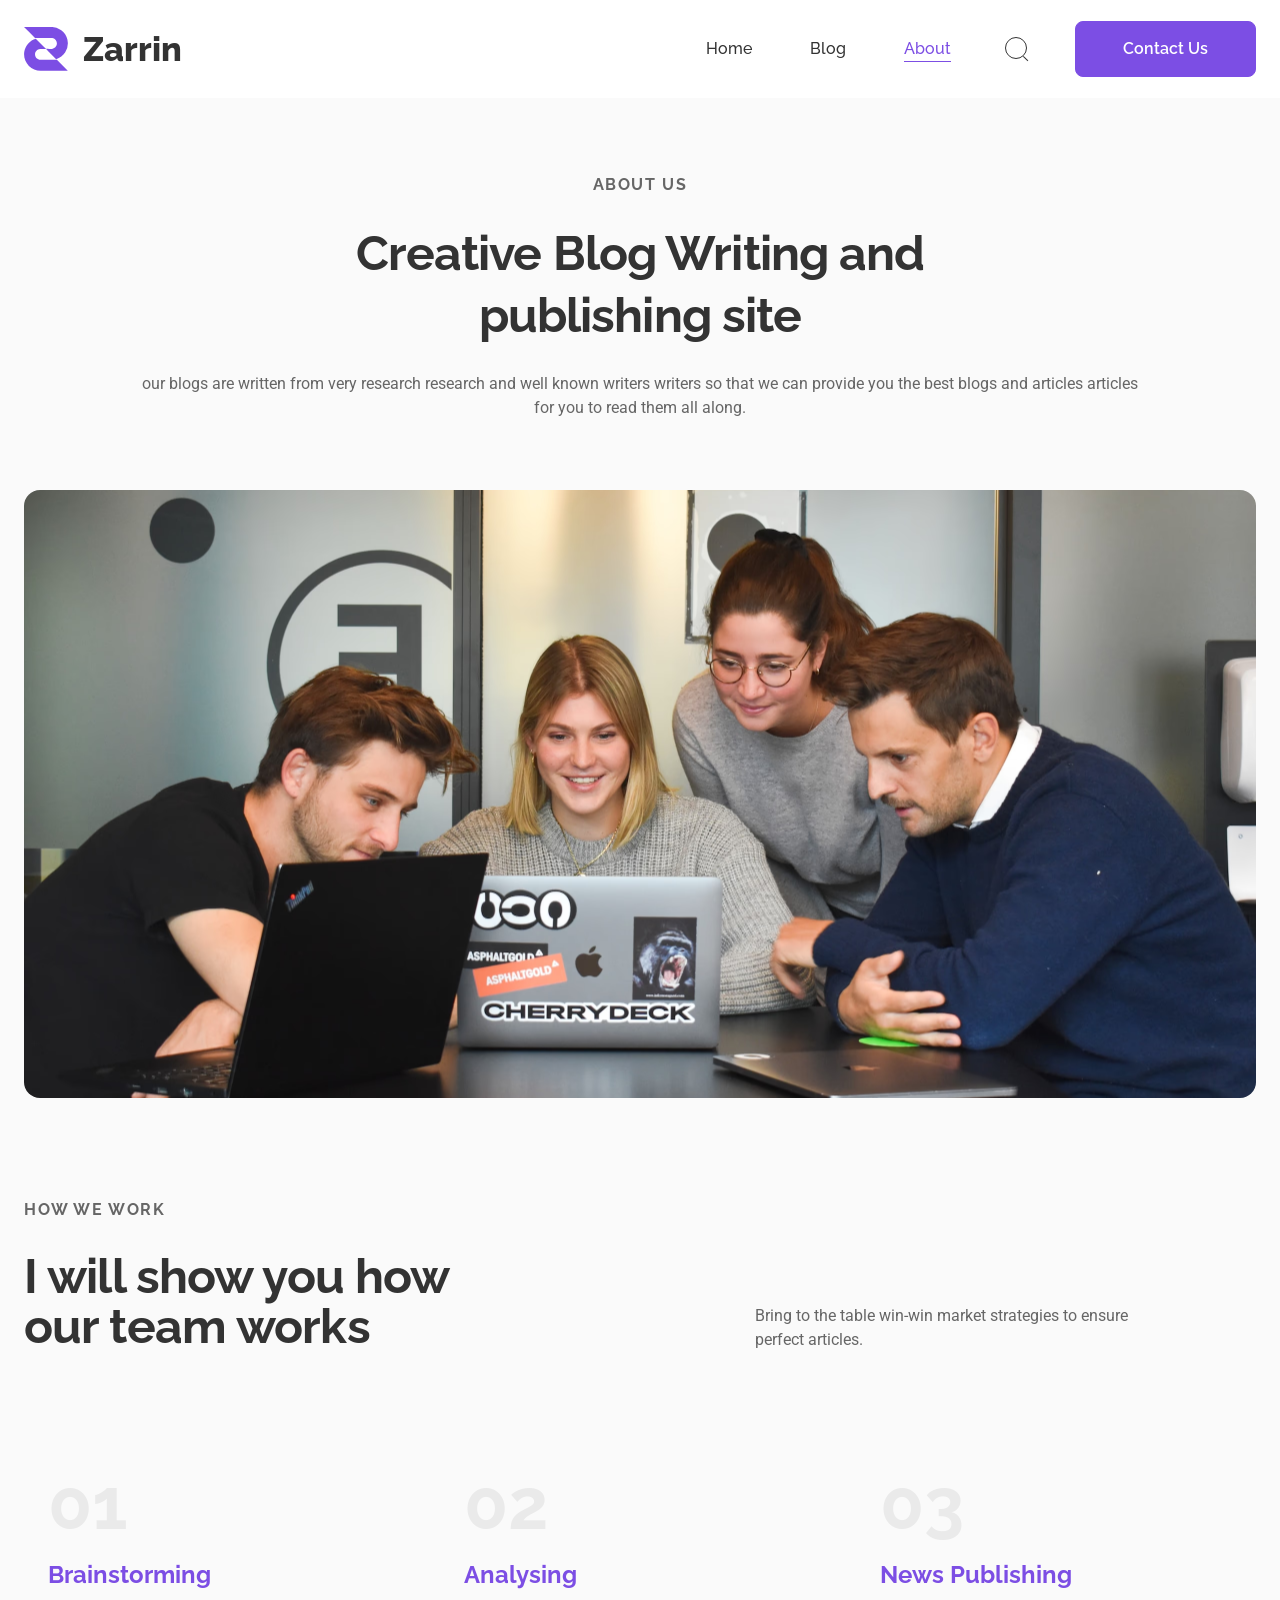
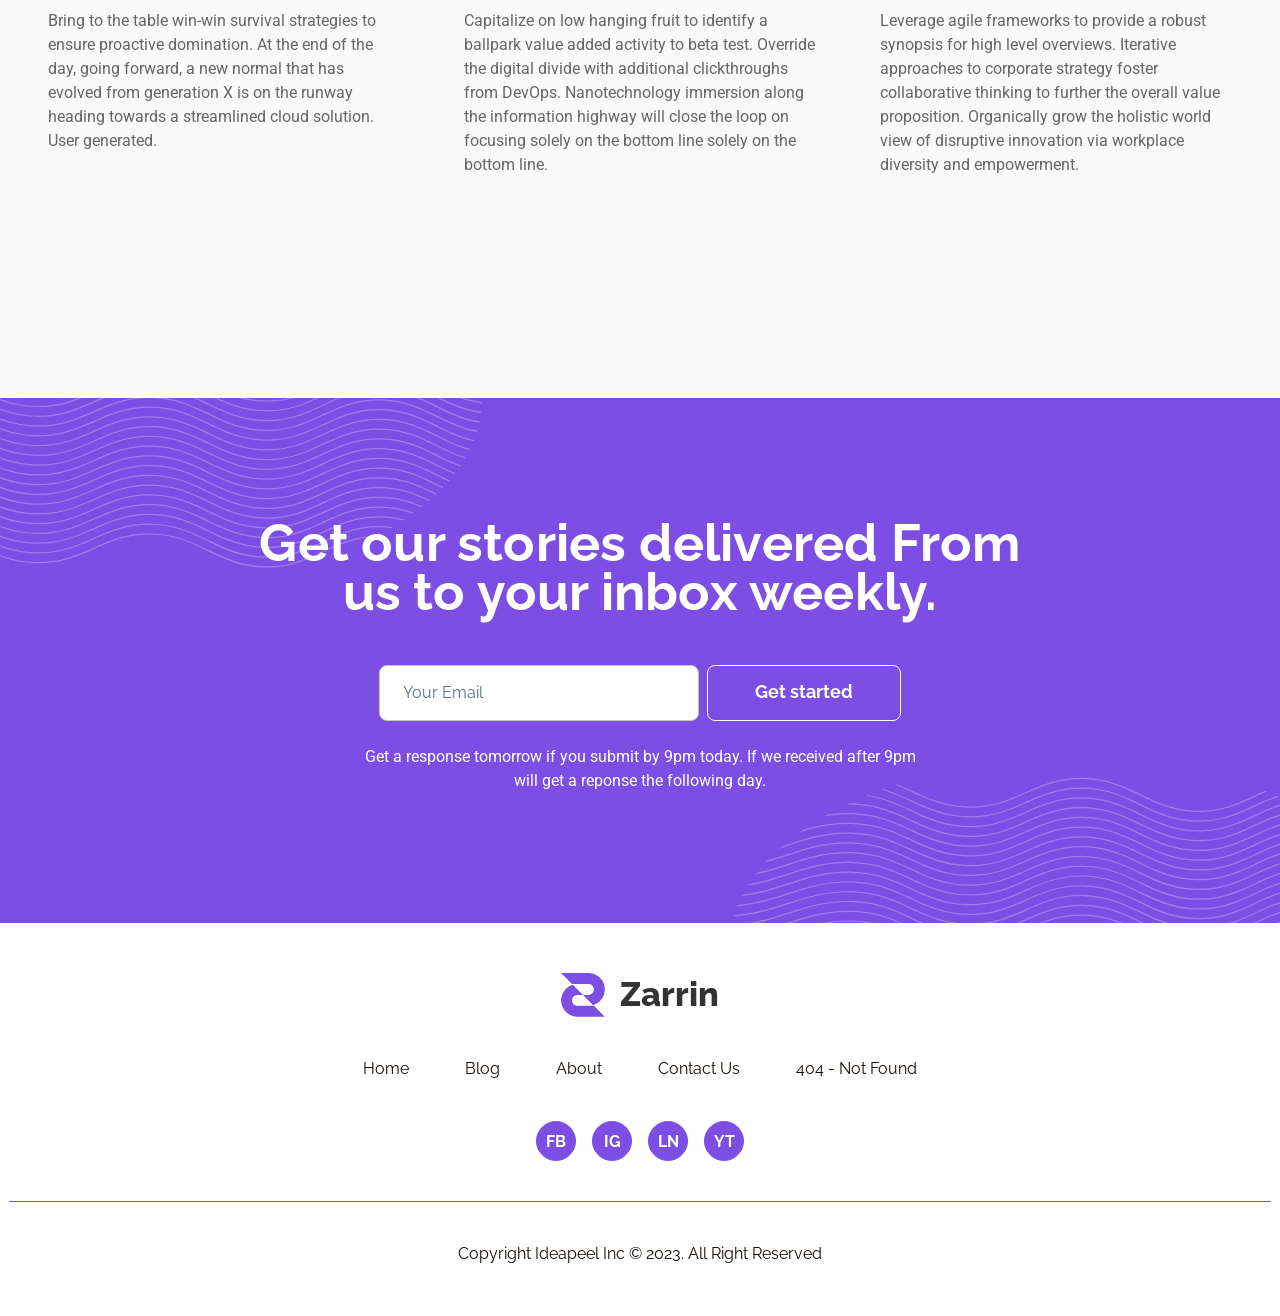
==== about.html @ 31e0893e "Updates" ====
<!doctype html>
<html lang="en">
	<head>
		<meta charset="UTF-8">
		<meta name="viewport" content="width=device-width, initial-scale=1.0">
		<link rel="shortcut icon" href="./assets/img/favicon.ico">
		<title>About</title>
		<link rel="modulepreload" crossorigin href="./js/common.min.js?v=1791888421469">
		<script type="module" crossorigin="" src="./js/popup.min.js?v=1791888421469"></script>
		<script type="module" crossorigin="" src="./js/blockhead.min.js?v=1791888421469"></script>
		<link rel="stylesheet" crossorigin="" href="./css/popup.min.css?v=1791888421469">
		<link rel="stylesheet" crossorigin="" href="./css/blockhead.min.css?v=1791888421469">
		<link rel="stylesheet" crossorigin="" href="./css/about.min.css?v=1791888421469">
	</head>
	<body>
		<div class="wrapper">
			<header data-fls-header="" class="header">
				<div class="header__container">
					<div class="header__body">
						<a href="index.html" class="header__link-logo" aria-label="Go to home page">
							<div data-fls-logo="" class="header__logo">
								<svg xmlns="http://www.w3.org/2000/svg" viewbox="0 0 44 44" fill="none">
									<path fill="#7c4ee4" d="M4.89 38.972C1.091 35.228-.69 29.532.38 24.298c1.06-5.878 5.625-11.002 11.39-12.617 2.823 2.864 5.682 5.689 8.517 8.537.584.563 1.12 1.177 1.75 1.69-2.01.02-4.023-.053-6.03.025-2.772.175-5.121 2.79-4.966 5.57-.026 2.807 2.49 5.343 5.298 5.326 5.522.013 11.044-.001 16.563.009 3.628 3.632 7.25 7.272 10.898 10.886-.564.107-1.136.078-1.705.073l-25.54.001c-4.318.011-8.631-1.74-11.667-4.826"></path>
									<path fill="#7c4ee4" d="M10.758 10.713C7.168 7.148 3.633 3.523 0 0c8.499.033 16.996.005 25.495.016 1.426.019 2.867-.081 4.277.187a16.3 16.3 0 0 1 9.539 4.92c2.78 2.883 4.407 6.825 4.533 10.823a16.6 16.6 0 0 1-2.621 9.388c-2.1 3.223-5.343 5.772-9.075 6.791-2.787-2.832-5.617-5.623-8.422-8.44-.565-.523-1.039-1.151-1.687-1.584q.165-.136.36-.23c1.782.038 3.567.033 5.35.01 2.766-.077 5.194-2.605 5.14-5.375.08-2.25-1.443-4.412-3.542-5.184-.8-.346-1.684-.351-2.54-.344-5.172.005-10.342-.001-15.513.004a.65.65 0 0 1-.536-.269"></path>
								</svg>
								<span>Zarrin</span>
							</div>
						</a>
						<div class="header__menu menu">
							<nav class="menu__body">
								<ul class="menu__list">
									<li class="menu__item">
										<a href="index.html" class="menu__link">Home</a>
									</li>
									<li class="menu__item">
										<a href="blog.html" class="menu__link">Blog</a>
									</li>
									<li class="menu__item">
										<a href="about.html" class="menu__link menu__link--active">About</a>
									</li>
								</ul>
							</nav>
						</div>
						<div class="header__actions">
							<button data-fls-search="" type="button" class="header__search search" aria-expanded="false" aria-controls="site-search" aria-label="Open search">
								<span class="search__icon" aria-hidden="true"></span>
							</button>
							<button type="button" data-fls-button="" class="header__button button button--600" data-fls-popup-link="popup">Contact Us</button>
							<button type="button" data-fls-menu="" class="header__icon-menu" aria-label="Menu">
								<div class="icon-menu">
									<span></span>
								</div>
								<svg width="34" height="34" viewbox="0 0 34 34">
									<circle cx="17" cy="17" r="16" fill="none" stroke="var(--black)" stroke-width="2" stroke-linecap="round" pathlength="99" stroke-dasharray="100" stroke-dashoffset="calc(100 - var(--percent))" transform="rotate(60 17 17)"></circle>
								</svg>
							</button>
						</div>
					</div>
					<form data-fls-searchbar="" id="site-search" role="search" aria-label="Site search" aria-hidden="true" action="#" class="search-bar">
						<label for="search-input" class="visually-hidden">Search</label>
						<input id="search-input" aria-label="Search query" data-fls-input="" type="search" name="q" class="search-bar__input input" tabindex="-1">
						<button type="submit" aria-label="Submit search" data-fls-button="" class="search-bar__button button" tabindex="-1">
							<span aria-hidden="true">Search</span>
							<svg aria-hidden="true" focusable="false" viewbox="0 0 23 23" fill="none" xmlns="http://www.w3.org/2000/svg">
								<path d="M9.104 0.044 C 7.453 0.187,5.810 0.768,4.430 1.696 C 1.669 3.550,-0.001 6.676,0.000 9.986 C 0.001 12.247,0.786 14.477,2.209 16.253 C 2.532 16.656,3.291 17.419,3.695 17.747 C 4.461 18.368,5.642 19.038,6.574 19.380 C 7.066 19.560,7.980 19.789,8.567 19.880 C 9.221 19.981,10.754 19.981,11.404 19.881 C 12.303 19.743,13.305 19.450,14.087 19.096 C 14.855 18.748,15.747 18.193,16.339 17.692 C 16.503 17.554,16.649 17.442,16.665 17.442 C 16.681 17.442,17.307 18.055,18.055 18.805 C 18.804 19.555,19.842 20.582,20.362 21.088 C 21.355 22.053,21.411 22.093,21.672 22.027 C 21.936 21.961,22.115 21.652,22.041 21.389 C 22.013 21.285,21.505 20.757,19.723 18.975 C 18.468 17.721,17.442 16.681,17.442 16.665 C 17.442 16.649,17.554 16.503,17.692 16.339 C 18.595 15.271,19.302 13.873,19.664 12.442 C 19.902 11.502,19.951 11.084,19.951 9.986 C 19.951 8.892,19.903 8.483,19.665 7.532 C 19.478 6.789,19.309 6.333,18.939 5.577 C 18.377 4.430,17.606 3.407,16.675 2.575 C 14.585 0.705,11.885 -0.198,9.104 0.044 M11.182 1.209 C 14.570 1.653,17.412 4.005,18.478 7.246 C 18.778 8.157,18.910 9.018,18.909 10.043 C 18.908 10.778,18.875 11.122,18.740 11.807 C 18.154 14.780,15.974 17.319,13.096 18.380 C 9.911 19.554,6.359 18.811,3.861 16.446 C 2.643 15.294,1.706 13.629,1.345 11.979 C 1.084 10.782,1.077 9.279,1.328 8.146 C 1.698 6.476,2.544 4.928,3.736 3.737 C 5.096 2.381,6.947 1.460,8.817 1.211 C 9.378 1.137,10.619 1.136,11.182 1.209" fill="#333333" stroke="none" fill-rule="evenodd"></path>
							</svg>
						</button>
					</form>
				</div>
			</header>
			<main class="page">
				<section data-fls-about="" class="page__about about" aria-labelledby="about-title" aria-describedby="about-desc">
					<div class="about__container">
						<div data-fls-blockhead="" class="about__blockhead blockhead blockhead--text-center">
							<div class="blockhead__content">
								<span class="blockhead__label blockhead__label--upper-case">ABOUT Us</span>
								<h1 id="about-title" data-fls-title="" class="blockhead__title title">
									Creative Blog Writing and
									<br>
									publishing site
								</h1>
								<div id="about-desc" class="blockhead__text blockhead__text--1010">
									<p>
										our blogs are written from very research research and well known writers writers so that  we can provide you the best blogs and articles articles for you to read them all along.
									</p>
								</div>
							</div>
						</div>
						<div class="about__image">
							<picture>
								<source media="(max-width: 600px)" srcset="./assets/img/about/office-teamwork-600.avif" type="image/avif">
								<source media="(max-width: 1200px)" srcset="./assets/img/about/office-teamwork-1200.avif" type="image/avif">
								<img alt="Office teamwork with individuals focused on a shared laptop screen." src="./assets/img/about/office-teamwork.avif">
							</picture>
						</div>
					</div>
				</section>
				<section data-fls-about="" class="page__team-work team-work" aria-labelledby="team-work-title" aria-describedby="team-work-desc">
					<div class="team-work__container">
						<div data-fls-blockhead="" class="team-work__blockhead blockhead">
							<div class="blockhead__content">
								<div class="blockhead__inner">
									<span class="blockhead__label blockhead__label--upper-case">HOW we WORK</span>
									<h2 id="team-work-title" data-fls-title="" class="blockhead__title title">I will show you how our team works</h2>
								</div>
								<div id="team-work-desc" class="blockhead__text blockhead__text--416">
									<p>Bring to the table win-win market strategies to ensure perfect articles.</p>
								</div>
							</div>
						</div>
						<ul class="team-work__list">
							<li class="team-work__item item-team-work">
								<a href="#" class="item-team-work__link">
									<div class="item-team-work__content">
										<h3 class="item-team-work__title">Brainstorming</h3>
										<div class="item-team-work__text">
											<p>
												Bring to the table win-win survival strategies to ensure proactive domination. At the end of the day, going forward, a new normal that has evolved from generation X is on the runway heading towards a streamlined cloud solution. User generated.
											</p>
										</div>
										<div class="item-team-work__actions">
											<span>Learn More</span>
										</div>
									</div>
								</a>
							</li>
							<li class="team-work__item item-team-work">
								<a href="#" class="item-team-work__link">
									<div class="item-team-work__content">
										<h3 class="item-team-work__title">Analysing</h3>
										<div class="item-team-work__text">
											<p>
												Capitalize on low hanging fruit to identify a ballpark value added activity to beta test. Override the digital divide with additional clickthroughs from DevOps. Nanotechnology immersion along the information highway will close the loop on focusing solely on the bottom line solely on the bottom line.
											</p>
										</div>
										<div class="item-team-work__actions">
											<span>Learn More</span>
										</div>
									</div>
								</a>
							</li>
							<li class="team-work__item item-team-work">
								<a href="#" class="item-team-work__link">
									<div class="item-team-work__content">
										<h3 class="item-team-work__title">News Publishing</h3>
										<div class="item-team-work__text">
											<p>
												Leverage agile frameworks to provide a robust synopsis for high level overviews. Iterative approaches to corporate strategy foster collaborative thinking to further the overall value proposition. Organically grow the holistic world view of disruptive innovation via workplace diversity and empowerment.
											</p>
										</div>
										<div class="item-team-work__actions">
											<span>Learn More</span>
										</div>
									</div>
								</a>
							</li>
						</ul>
					</div>
				</section>
			</main>
			<section data-fls-subscribe="" class="subscribe" aria-labelledby="subscribe-title" aria-describedby="subscribe-desc">
				<div data-fls-watcher="" data-fls-watcher-once="" class="subscribe__container">
					<div class="subscribe__body">
						<h2 id="subscribe-title" data-fls-title="" class="subscribe__title title title--52">Get our stories delivered From us to your inbox weekly.</h2>
						<form data-fls-form="dev" data-fls-form-popup="subscribe-message" action="#" class="subscribe__form form-subscribe">
							<div class="form-subscribe__line">
								<input aria-label="Email for newsletter" data-fls-input="" data-fls-form-errtext="email Error" autocomplete="off" required type="email" name="form[email]" placeholder="Your Email" class="form-subscribe__input input">
							</div>
							<button aria-label="Start email subscription" type="submit" data-fls-button="" class="form-subscribe__button button button--big button--transparent button--white">Get started</button>
						</form>
						<div id="subscribe-desc" class="subscribe__text">
							<p>
								Get a response tomorrow if you submit by 9pm today. If we received after 9pm will get a reponse the following day.
							</p>
						</div>
					</div>
				</div>
				<svg class="subscribe__decor-top" aria-hidden="true" xmlns="http://www.w3.org/2000/svg" viewbox="0 0 685 378" fill="none">
					<mask id="a" width="685" height="378" x="0" y="0" maskunits="userSpaceOnUse" style="mask-type:alpha">
						<ellipse cx="342.5" cy="189" fill="#d9d9d9" rx="342.5" ry="189"></ellipse>
					</mask>
					<g fill="#fff" fill-opacity=".27" fill-rule="evenodd" clip-rule="evenodd" mask="url(#a)">
						<path d="M59.905 28.831C45.165 33.655 30.062 38.6 10.977 40.523c-31.646 3.191-57.636 1.067-77.215-.533-7.75-.634-14.496-1.185-20.19-1.293-.414-.007-.742-.287-.732-.623.01-.337.353-.604.766-.596 5.848.11 12.692.67 20.515 1.31 19.548 1.599 45.204 3.698 76.672.524C29.67 37.41 44.585 32.53 59.325 27.705c2.392-.782 4.779-1.563 7.178-2.33 17.176-5.49 34.88-10.21 58.884-9.25 23.699.947 40.395 8.7 56.843 16.34l.724.336c16.693 7.75 33.238 15.28 56.877 15.658 23.614.378 40.144-6.925 56.831-14.298l.03-.013c16.69-7.374 33.541-14.812 57.607-14.363 23.942.446 40.74 8.559 57.341 16.576l.257.125c16.698 8.064 33.235 15.992 56.86 16.244 23.622.252 40.154-7.416 56.852-15.172l.045-.021c16.673-7.744 33.518-15.568 57.569-15.312 23.795.254 40.536 8.516 57.026 16.654l.585.288c16.697 8.239 33.224 16.255 56.835 16.003 23.449-.25 39.91-8.942 56.506-17.706l.33-.174c16.683-8.81 33.549-17.634 57.645-17.505 24.097.128 40.962 9.26 57.643 18.31l.069.037c16.683 9.051 33.192 18.007 56.758 18.259 23.598.251 40.116-8.313 56.821-16.988l.054-.028c16.665-8.653 33.525-17.407 57.595-17.15s41.81 8.702 58.96 17.394c.88.45 1.77.9 2.65 1.349 16.24 8.262 32.19 16.373 52.91 17.865 21.9 1.578 41.03-2.616 57.25-7.777 6.99-2.224 13.42-4.623 19.31-6.819l2.81-1.044c6.61-2.456 12.53-4.567 17.66-5.694.4-.088.81.104.92.43.11.325-.13.66-.53.748-5 1.097-10.8 3.164-17.43 5.626-.92.34-1.85.688-2.8 1.042-5.89 2.195-12.36 4.61-19.39 6.848-16.34 5.197-35.72 9.456-57.93 7.856-21.09-1.52-37.32-9.776-53.51-18.012-.9-.461-1.81-.922-2.72-1.382-17.13-8.689-34.56-16.958-58.18-17.21-23.6-.251-40.12 8.313-56.824 16.987l-.054.029c-16.664 8.653-33.52 17.406-57.591 17.15-24.009-.256-40.839-9.387-57.459-18.404l-.179-.097c-16.706-9.063-33.226-17.98-56.823-18.105-23.598-.126-40.119 8.489-56.821 17.309l-.431.227c-16.538 8.734-33.316 17.595-57.199 17.85-24.083.256-40.942-7.946-57.631-16.18l-.496-.245c-16.537-8.16-32.974-16.272-56.358-16.52-23.622-.253-40.154 7.416-56.852 15.172l-.046.02c-16.672 7.744-33.517 15.569-57.568 15.312-24.068-.256-40.917-8.356-57.605-16.415l-.17-.082c-16.643-8.037-33.149-16.01-56.698-16.448-23.628-.441-40.163 6.84-56.859 14.216l-.114.05c-16.652 7.357-33.48 14.792-57.491 14.408-24.055-.384-40.895-8.068-57.589-15.818l-.651-.303c-16.482-7.654-32.908-15.282-56.247-16.215-23.69-.947-41.16 3.701-58.264 9.168-2.383.761-4.76 1.54-7.145 2.32M59.905 331.441c-14.739 4.824-29.843 9.767-48.928 11.692-31.646 3.191-57.636 1.067-77.215-.534-7.75-.633-14.496-1.185-20.19-1.292-.414-.008-.742-.287-.732-.624s.353-.604.766-.596c5.848.11 12.692.67 20.515 1.31 19.548 1.599 45.204 3.698 76.672.525 18.878-1.904 33.792-6.784 48.532-11.607a1092 1092 0 0 1 7.178-2.331c17.176-5.489 34.88-10.209 58.884-9.25 23.699.948 40.395 8.701 56.843 16.34l.724.336c16.693 7.75 33.238 15.281 56.877 15.659 23.614.378 40.144-6.925 56.831-14.298l.03-.013c16.69-7.374 33.541-14.813 57.607-14.364 23.942.447 40.74 8.56 57.341 16.577l.257.124c16.698 8.064 33.235 15.993 56.86 16.245 23.622.251 40.154-7.417 56.852-15.173l.045-.021c16.673-7.744 33.518-15.568 57.569-15.311 23.795.253 40.536 8.515 57.026 16.653l.585.289c16.697 8.238 33.224 16.255 56.835 16.003 23.449-.25 39.91-8.943 56.506-17.707l.33-.174c16.683-8.81 33.549-17.633 57.645-17.505s40.962 9.261 57.643 18.31l.069.038c16.683 9.051 33.192 18.007 56.758 18.258 23.598.252 40.116-8.312 56.821-16.987l.054-.028c16.665-8.653 33.525-17.407 57.595-17.15 24.07.256 41.81 8.701 58.96 17.394.88.449 1.77.899 2.65 1.348 16.24 8.263 32.19 16.374 52.91 17.866 21.9 1.577 41.03-2.616 57.25-7.777 6.99-2.224 13.42-4.623 19.31-6.819l2.81-1.045c6.61-2.455 12.53-4.567 17.66-5.694.4-.088.81.105.92.43.11.326-.13.661-.53.748-5 1.097-10.8 3.165-17.43 5.627-.92.34-1.85.688-2.8 1.041-5.89 2.196-12.36 4.611-19.39 6.848-16.34 5.198-35.72 9.457-57.93 7.856-21.09-1.519-37.32-9.775-53.51-18.011-.9-.461-1.81-.923-2.72-1.382-17.13-8.689-34.56-16.958-58.18-17.21-23.6-.252-40.12 8.312-56.824 16.987l-.054.028c-16.664 8.653-33.52 17.407-57.591 17.15-24.009-.256-40.839-9.386-57.459-18.403l-.179-.097c-16.706-9.063-33.226-17.98-56.823-18.106-23.598-.125-40.119 8.49-56.821 17.309l-.431.228c-16.538 8.734-33.316 17.595-57.199 17.849-24.083.257-40.942-7.945-57.631-16.179l-.496-.245c-16.537-8.161-32.974-16.272-56.358-16.521-23.622-.252-40.154 7.416-56.852 15.172l-.046.021c-16.672 7.744-33.517 15.568-57.568 15.312-24.068-.257-40.917-8.356-57.605-16.415l-.17-.082c-16.643-8.038-33.149-16.009-56.698-16.449-23.628-.441-40.163 6.84-56.859 14.216l-.114.051c-16.652 7.357-33.48 14.792-57.491 14.408-24.055-.385-40.895-8.068-57.589-15.819l-.651-.302c-16.482-7.654-32.908-15.282-56.247-16.215-23.69-.947-41.16 3.701-58.264 9.167-2.383.762-4.76 1.54-7.145 2.321"></path>
						<path d="M59.905 321.679c-14.739 4.824-29.843 9.768-48.928 11.692-31.646 3.191-57.636 1.067-77.215-.533-7.75-.634-14.496-1.185-20.19-1.292-.414-.008-.742-.288-.732-.624.01-.337.353-.604.766-.596 5.848.11 12.692.67 20.515 1.31 19.548 1.599 45.204 3.698 76.672.524 18.878-1.903 33.792-6.783 48.532-11.607 2.392-.782 4.779-1.563 7.178-2.33 17.176-5.49 34.88-10.21 58.884-9.25 23.699.947 40.395 8.701 56.843 16.339l.724.337c16.693 7.75 33.238 15.28 56.877 15.658 23.614.378 40.144-6.925 56.831-14.298l.03-.013c16.69-7.374 33.541-14.812 57.607-14.363 23.942.446 40.74 8.559 57.341 16.576l.257.125c16.698 8.064 33.235 15.992 56.86 16.244 23.622.252 40.154-7.416 56.852-15.172l.045-.021c16.673-7.744 33.518-15.568 57.569-15.312 23.795.254 40.536 8.515 57.026 16.654l.585.288c16.697 8.239 33.224 16.255 56.835 16.003 23.449-.25 39.91-8.942 56.506-17.706l.33-.174c16.683-8.81 33.549-17.634 57.645-17.505 24.097.128 40.962 9.26 57.643 18.31l.069.037c16.683 9.051 33.192 18.007 56.758 18.259 23.598.251 40.116-8.313 56.821-16.988l.054-.028c16.665-8.653 33.525-17.407 57.595-17.15s41.81 8.702 58.96 17.394c.88.45 1.77.899 2.65 1.349 16.24 8.262 32.19 16.373 52.91 17.865 21.9 1.578 41.03-2.616 57.25-7.777 6.99-2.224 13.42-4.623 19.31-6.819l2.81-1.044c6.61-2.456 12.53-4.567 17.66-5.694.4-.088.81.105.92.43s-.13.66-.53.748c-5 1.097-10.8 3.164-17.43 5.626-.92.34-1.85.688-2.8 1.042-5.89 2.195-12.36 4.61-19.39 6.847-16.34 5.198-35.72 9.457-57.93 7.857-21.09-1.519-37.32-9.776-53.51-18.012-.9-.461-1.81-.922-2.72-1.382-17.13-8.689-34.56-16.958-58.18-17.21-23.6-.251-40.12 8.313-56.824 16.987l-.054.028c-16.664 8.654-33.52 17.407-57.591 17.151-24.009-.256-40.839-9.387-57.459-18.404l-.179-.097c-16.706-9.063-33.226-17.979-56.823-18.105s-40.119 8.489-56.821 17.309l-.431.227c-16.538 8.734-33.316 17.595-57.199 17.85-24.083.256-40.942-7.946-57.631-16.18l-.496-.245c-16.537-8.16-32.974-16.272-56.358-16.521-23.622-.252-40.154 7.417-56.852 15.173l-.046.021c-16.672 7.743-33.517 15.568-57.568 15.311-24.068-.256-40.917-8.356-57.605-16.415l-.17-.082c-16.643-8.037-33.149-16.009-56.698-16.448-23.628-.441-40.163 6.839-56.859 14.216l-.114.05c-16.652 7.357-33.48 14.792-57.491 14.408-24.055-.384-40.895-8.068-57.589-15.818l-.651-.303c-16.482-7.654-32.908-15.282-56.247-16.215-23.69-.947-41.16 3.701-58.264 9.168-2.383.761-4.76 1.539-7.145 2.32"></path>
						<path d="M59.905 311.918c-14.739 4.824-29.843 9.767-48.928 11.692-31.646 3.191-57.636 1.066-77.215-.534-7.75-.633-14.496-1.185-20.19-1.292-.414-.008-.742-.287-.732-.624s.353-.604.766-.596c5.848.11 12.692.67 20.515 1.31 19.548 1.599 45.204 3.698 76.672.525 18.878-1.904 33.792-6.784 48.532-11.607a1092 1092 0 0 1 7.178-2.331c17.176-5.49 34.88-10.209 58.884-9.25 23.699.948 40.395 8.701 56.843 16.34l.724.336c16.693 7.75 33.238 15.281 56.877 15.659 23.614.377 40.144-6.926 56.831-14.298l.03-.014c16.69-7.373 33.541-14.812 57.607-14.363 23.942.447 40.74 8.559 57.341 16.577l.257.124c16.698 8.064 33.235 15.993 56.86 16.244 23.622.252 40.154-7.416 56.852-15.172l.045-.021c16.673-7.744 33.518-15.568 57.569-15.312 23.795.254 40.536 8.516 57.026 16.654l.585.289c16.697 8.238 33.224 16.255 56.835 16.003 23.449-.25 39.91-8.943 56.506-17.707l.33-.174c16.683-8.81 33.549-17.633 57.645-17.505s40.962 9.261 57.643 18.31l.069.037c16.683 9.052 33.192 18.008 56.758 18.259 23.598.252 40.116-8.313 56.821-16.987l.054-.028c16.665-8.653 33.525-17.407 57.595-17.151s41.81 8.702 58.96 17.395c.88.449 1.77.899 2.65 1.348 16.24 8.263 32.19 16.373 52.91 17.866 21.9 1.577 41.03-2.616 57.25-7.778 6.99-2.223 13.42-4.622 19.31-6.818l2.81-1.045c6.61-2.455 12.53-4.567 17.66-5.694.4-.088.81.105.92.43.11.326-.13.66-.53.748-5 1.097-10.8 3.164-17.43 5.626-.92.341-1.85.689-2.8 1.042-5.89 2.196-12.36 4.611-19.39 6.848-16.34 5.198-35.72 9.457-57.93 7.856-21.09-1.519-37.32-9.776-53.51-18.012-.9-.461-1.81-.922-2.72-1.381-17.13-8.689-34.56-16.959-58.18-17.21-23.6-.252-40.12 8.312-56.824 16.987l-.054.028c-16.664 8.653-33.52 17.407-57.591 17.15-24.009-.256-40.839-9.386-57.459-18.403l-.179-.097c-16.706-9.063-33.226-17.98-56.823-18.106s-40.119 8.489-56.821 17.309l-.431.228c-16.538 8.733-33.316 17.594-57.199 17.849-24.083.257-40.942-7.945-57.631-16.18l-.496-.244c-16.537-8.161-32.974-16.272-56.358-16.521-23.622-.252-40.154 7.416-56.852 15.172l-.046.021c-16.672 7.744-33.517 15.568-57.568 15.312-24.068-.257-40.917-8.356-57.605-16.415l-.17-.082c-16.643-8.038-33.149-16.01-56.698-16.449-23.628-.441-40.163 6.839-56.859 14.216l-.114.051c-16.652 7.357-33.48 14.792-57.491 14.408-24.055-.385-40.895-8.068-57.589-15.819l-.651-.302c-16.482-7.654-32.908-15.282-56.247-16.215-23.69-.947-41.16 3.701-58.264 9.167-2.383.762-4.76 1.54-7.145 2.321"></path>
						<path d="M59.905 302.156c-14.739 4.824-29.843 9.768-48.928 11.692-31.646 3.191-57.636 1.067-77.215-.534-7.75-.633-14.496-1.185-20.19-1.292-.414-.007-.742-.287-.732-.624s.353-.603.766-.596c5.848.11 12.692.67 20.515 1.31 19.548 1.6 45.204 3.698 76.672.525 18.878-1.903 33.792-6.784 48.532-11.607 2.392-.783 4.779-1.564 7.178-2.33 17.176-5.49 34.88-10.21 58.884-9.25 23.699.947 40.395 8.7 56.843 16.339l.724.336c16.693 7.75 33.238 15.281 56.877 15.659 23.614.378 40.144-6.925 56.831-14.298l.03-.013c16.69-7.374 33.541-14.812 57.607-14.363 23.942.446 40.74 8.559 57.341 16.576l.257.124c16.698 8.064 33.235 15.993 56.86 16.245 23.622.252 40.154-7.417 56.852-15.173l.045-.02c16.673-7.744 33.518-15.569 57.569-15.312 23.795.254 40.536 8.515 57.026 16.653l.585.289c16.697 8.239 33.224 16.255 56.835 16.003 23.449-.25 39.91-8.943 56.506-17.707l.33-.173c16.683-8.81 33.549-17.634 57.645-17.506s40.962 9.261 57.643 18.31l.069.038c16.683 9.051 33.192 18.007 56.758 18.258 23.598.252 40.116-8.312 56.821-16.987l.054-.028c16.665-8.653 33.525-17.407 57.595-17.15 24.07.256 41.81 8.701 58.96 17.394.88.449 1.77.899 2.65 1.349 16.24 8.262 32.19 16.373 52.91 17.865 21.9 1.578 41.03-2.616 57.25-7.777 6.99-2.224 13.42-4.623 19.31-6.819l2.81-1.045c6.61-2.455 12.53-4.566 17.66-5.694.4-.087.81.105.92.431.11.325-.13.66-.53.748-5 1.096-10.8 3.164-17.43 5.626-.92.34-1.85.688-2.8 1.042-5.89 2.195-12.36 4.61-19.39 6.847-16.34 5.198-35.72 9.457-57.93 7.857-21.09-1.519-37.32-9.776-53.51-18.012-.9-.461-1.81-.922-2.72-1.382-17.13-8.689-34.56-16.958-58.18-17.21-23.6-.252-40.12 8.313-56.824 16.987l-.054.028c-16.664 8.654-33.52 17.407-57.591 17.151-24.009-.256-40.839-9.387-57.459-18.404l-.179-.097c-16.706-9.063-33.226-17.98-56.823-18.105-23.598-.126-40.119 8.489-56.821 17.308l-.431.228c-16.538 8.734-33.316 17.595-57.199 17.849-24.083.257-40.942-7.945-57.631-16.179l-.496-.245c-16.537-8.161-32.974-16.272-56.358-16.521-23.622-.252-40.154 7.416-56.852 15.172l-.046.021c-16.672 7.744-33.517 15.568-57.568 15.312-24.068-.257-40.917-8.356-57.605-16.415l-.17-.082c-16.643-8.038-33.149-16.009-56.698-16.449-23.628-.44-40.163 6.84-56.859 14.217l-.114.05c-16.652 7.357-33.48 14.792-57.491 14.408-24.055-.384-40.895-8.068-57.589-15.818l-.651-.303c-16.482-7.654-32.908-15.282-56.247-16.215-23.69-.947-41.16 3.701-58.264 9.168-2.383.761-4.76 1.539-7.145 2.32"></path>
						<path d="M59.905 292.394c-14.739 4.824-29.843 9.768-48.928 11.693-31.646 3.191-57.636 1.066-77.215-.534-7.75-.634-14.496-1.185-20.19-1.292-.414-.008-.742-.287-.732-.624s.353-.604.766-.596c5.848.11 12.692.67 20.515 1.31 19.548 1.599 45.204 3.698 76.672.525 18.878-1.904 33.792-6.784 48.532-11.608 2.392-.782 4.779-1.563 7.178-2.33 17.176-5.49 34.88-10.21 58.884-9.25 23.699.947 40.395 8.701 56.843 16.34l.724.336c16.693 7.75 33.238 15.281 56.877 15.659 23.614.377 40.144-6.926 56.831-14.298l.03-.014c16.69-7.374 33.541-14.812 57.607-14.363 23.942.447 40.74 8.559 57.341 16.577l.257.124c16.698 8.064 33.235 15.992 56.86 16.244 23.622.252 40.154-7.416 56.852-15.172l.045-.021c16.673-7.744 33.518-15.568 57.569-15.312 23.795.254 40.536 8.516 57.026 16.654l.585.288c16.697 8.239 33.224 16.255 56.835 16.004 23.449-.25 39.91-8.943 56.506-17.707l.33-.174c16.683-8.81 33.549-17.634 57.645-17.505 24.097.128 40.962 9.26 57.643 18.31l.069.037c16.683 9.051 33.192 18.008 56.758 18.259 23.598.251 40.116-8.313 56.821-16.987l.054-.028c16.665-8.654 33.525-17.407 57.595-17.151s41.81 8.702 58.96 17.394c.88.45 1.77.9 2.65 1.349 16.24 8.263 32.19 16.373 52.91 17.866 21.9 1.577 41.03-2.617 57.25-7.778 6.99-2.223 13.42-4.623 19.31-6.819l2.81-1.044c6.61-2.456 12.53-4.567 17.66-5.694.4-.088.81.105.92.43s-.13.66-.53.748c-5 1.097-10.8 3.164-17.43 5.626-.92.341-1.85.689-2.8 1.042-5.89 2.196-12.36 4.611-19.39 6.848-16.34 5.197-35.72 9.456-57.93 7.856-21.09-1.519-37.32-9.776-53.51-18.012-.9-.461-1.81-.922-2.72-1.382-17.13-8.689-34.56-16.958-58.18-17.21-23.6-.251-40.12 8.313-56.824 16.988l-.054.028c-16.664 8.653-33.52 17.407-57.591 17.15-24.009-.256-40.839-9.386-57.459-18.403l-.179-.098c-16.706-9.063-33.226-17.979-56.823-18.105s-40.119 8.489-56.821 17.309l-.431.227c-16.538 8.734-33.316 17.595-57.199 17.85-24.083.256-40.942-7.946-57.631-16.18l-.496-.245c-16.537-8.16-32.974-16.271-56.358-16.521-23.622-.251-40.154 7.417-56.852 15.173l-.046.021c-16.672 7.744-33.517 15.568-57.568 15.311-24.068-.256-40.917-8.355-57.605-16.415l-.17-.081c-16.643-8.038-33.149-16.01-56.698-16.449-23.628-.441-40.163 6.839-56.859 14.216l-.114.051c-16.652 7.356-33.48 14.792-57.491 14.408-24.055-.385-40.895-8.069-57.589-15.819l-.651-.303c-16.482-7.654-32.908-15.281-56.247-16.214-23.69-.947-41.16 3.7-58.264 9.167-2.383.761-4.76 1.539-7.145 2.32"></path>
						<path d="M59.905 282.633c-14.739 4.824-29.843 9.767-48.928 11.692-31.646 3.191-57.636 1.067-77.215-.534-7.75-.633-14.496-1.185-20.19-1.292-.414-.008-.742-.287-.732-.624s.353-.603.766-.596c5.848.11 12.692.67 20.515 1.31 19.548 1.599 45.204 3.698 76.672.525 18.878-1.904 33.792-6.784 48.532-11.607a1092 1092 0 0 1 7.178-2.331c17.176-5.489 34.88-10.209 58.884-9.25 23.699.948 40.395 8.701 56.843 16.34l.724.336c16.693 7.75 33.238 15.281 56.877 15.659 23.614.378 40.144-6.925 56.831-14.298l.03-.013c16.69-7.374 33.541-14.813 57.607-14.364 23.942.447 40.74 8.56 57.341 16.577l.257.124c16.698 8.064 33.235 15.993 56.86 16.245 23.622.251 40.154-7.417 56.852-15.173l.045-.021c16.673-7.744 33.518-15.568 57.569-15.311 23.795.253 40.536 8.515 57.026 16.653l.585.289c16.697 8.238 33.224 16.255 56.835 16.003 23.449-.25 39.91-8.943 56.506-17.707l.33-.174c16.683-8.81 33.549-17.633 57.645-17.505s40.962 9.261 57.643 18.31l.069.038c16.683 9.051 33.192 18.007 56.758 18.258 23.598.252 40.116-8.312 56.821-16.987l.054-.028c16.665-8.653 33.525-17.407 57.595-17.15 24.07.256 41.81 8.701 58.96 17.394.88.449 1.77.899 2.65 1.349 16.24 8.262 32.19 16.373 52.91 17.865 21.9 1.577 41.03-2.616 57.25-7.777 6.99-2.224 13.42-4.623 19.31-6.819l2.81-1.045c6.61-2.455 12.53-4.567 17.66-5.694.4-.088.81.105.92.43.11.326-.13.661-.53.748-5 1.097-10.8 3.165-17.43 5.627-.92.34-1.85.688-2.8 1.042-5.89 2.195-12.36 4.61-19.39 6.847-16.34 5.198-35.72 9.457-57.93 7.856-21.09-1.518-37.32-9.775-53.51-18.011-.9-.461-1.81-.922-2.72-1.382-17.13-8.689-34.56-16.958-58.18-17.21-23.6-.252-40.12 8.312-56.824 16.987l-.054.028c-16.664 8.653-33.52 17.407-57.591 17.15-24.009-.256-40.839-9.386-57.459-18.403l-.179-.097c-16.706-9.063-33.226-17.98-56.823-18.106-23.598-.125-40.119 8.49-56.821 17.309l-.431.228c-16.538 8.734-33.316 17.595-57.199 17.849-24.083.257-40.942-7.945-57.631-16.179l-.496-.245c-16.537-8.161-32.974-16.272-56.358-16.521-23.622-.252-40.154 7.416-56.852 15.172l-.046.021c-16.672 7.744-33.517 15.568-57.568 15.312-24.068-.257-40.917-8.356-57.605-16.415l-.17-.082c-16.643-8.038-33.149-16.009-56.698-16.449-23.628-.44-40.163 6.84-56.859 14.216l-.114.051c-16.652 7.357-33.48 14.792-57.491 14.408-24.055-.385-40.895-8.068-57.589-15.819l-.651-.302c-16.482-7.654-32.908-15.282-56.247-16.215-23.69-.947-41.16 3.701-58.264 9.167-2.383.762-4.76 1.54-7.145 2.321"></path>
						<path d="M59.905 272.871c-14.739 4.824-29.843 9.768-48.928 11.692-31.646 3.191-57.636 1.067-77.215-.533-7.75-.634-14.496-1.185-20.19-1.292-.414-.008-.742-.288-.732-.624.01-.337.353-.604.766-.596 5.848.11 12.692.67 20.515 1.31 19.548 1.599 45.204 3.698 76.672.524 18.878-1.903 33.792-6.783 48.532-11.607 2.392-.782 4.779-1.563 7.178-2.33 17.176-5.49 34.88-10.21 58.884-9.25 23.699.947 40.395 8.701 56.843 16.339l.724.337c16.693 7.75 33.238 15.28 56.877 15.658 23.614.378 40.144-6.925 56.831-14.298l.03-.013c16.69-7.374 33.541-14.812 57.607-14.363 23.942.446 40.74 8.559 57.341 16.576l.257.125c16.698 8.064 33.235 15.992 56.86 16.244 23.622.252 40.154-7.416 56.852-15.172l.045-.021c16.673-7.744 33.518-15.568 57.569-15.312 23.795.254 40.536 8.515 57.026 16.654l.585.288c16.697 8.239 33.224 16.255 56.835 16.003 23.449-.249 39.91-8.942 56.506-17.706l.33-.174c16.683-8.81 33.549-17.634 57.645-17.505 24.097.128 40.962 9.26 57.643 18.31l.069.037c16.683 9.051 33.192 18.007 56.758 18.259 23.598.251 40.116-8.313 56.821-16.988l.054-.028c16.665-8.653 33.525-17.407 57.595-17.15s41.81 8.702 58.96 17.394c.88.45 1.77.899 2.65 1.349 16.24 8.262 32.19 16.373 52.91 17.865 21.9 1.578 41.03-2.616 57.25-7.777 6.99-2.224 13.42-4.623 19.31-6.819l2.81-1.044c6.61-2.456 12.53-4.567 17.66-5.694.4-.088.81.105.92.43s-.13.66-.53.748c-5 1.097-10.8 3.164-17.43 5.626-.92.34-1.85.688-2.8 1.042-5.89 2.195-12.36 4.61-19.39 6.847-16.34 5.198-35.72 9.457-57.93 7.857-21.09-1.519-37.32-9.776-53.51-18.012-.9-.461-1.81-.922-2.72-1.382-17.13-8.689-34.56-16.958-58.18-17.21-23.6-.251-40.12 8.313-56.824 16.987l-.054.028c-16.664 8.654-33.52 17.407-57.591 17.151-24.009-.256-40.839-9.387-57.459-18.404l-.179-.097c-16.706-9.063-33.226-17.979-56.823-18.105s-40.119 8.489-56.821 17.309l-.431.227c-16.538 8.734-33.316 17.595-57.199 17.85-24.083.256-40.942-7.946-57.631-16.18l-.496-.245c-16.537-8.16-32.974-16.272-56.358-16.521-23.622-.252-40.154 7.417-56.852 15.173l-.046.021c-16.672 7.743-33.517 15.568-57.568 15.311-24.068-.256-40.917-8.356-57.605-16.415l-.17-.082c-16.643-8.037-33.149-16.009-56.698-16.448-23.628-.441-40.163 6.839-56.859 14.216l-.114.05c-16.652 7.357-33.48 14.792-57.491 14.408-24.055-.384-40.895-8.068-57.589-15.818l-.651-.303c-16.482-7.654-32.908-15.282-56.247-16.215-23.69-.947-41.16 3.701-58.264 9.168-2.383.761-4.76 1.539-7.145 2.32"></path>
						<path d="M59.905 263.11c-14.739 4.824-29.843 9.767-48.928 11.692-31.646 3.191-57.636 1.066-77.215-.534-7.75-.633-14.496-1.185-20.19-1.292-.414-.008-.742-.287-.732-.624s.353-.604.766-.596c5.848.11 12.692.67 20.515 1.31 19.548 1.599 45.204 3.698 76.672.525 18.878-1.904 33.792-6.784 48.532-11.607a1092 1092 0 0 1 7.178-2.331c17.176-5.49 34.88-10.209 58.884-9.25 23.699.948 40.395 8.701 56.843 16.34l.724.336c16.693 7.75 33.238 15.281 56.877 15.659 23.614.377 40.144-6.926 56.831-14.298l.03-.013c16.69-7.374 33.541-14.813 57.607-14.364 23.942.447 40.74 8.559 57.341 16.577l.257.124c16.698 8.064 33.235 15.993 56.86 16.244 23.622.252 40.154-7.416 56.852-15.172l.045-.021c16.673-7.744 33.518-15.568 57.569-15.312 23.795.254 40.536 8.516 57.026 16.654l.585.289c16.697 8.238 33.224 16.255 56.835 16.003 23.449-.25 39.91-8.943 56.506-17.707l.33-.174c16.683-8.81 33.549-17.633 57.645-17.505s40.962 9.261 57.643 18.31l.069.037c16.683 9.052 33.192 18.008 56.758 18.259 23.598.252 40.116-8.313 56.821-16.987l.054-.028c16.665-8.654 33.525-17.407 57.595-17.151s41.81 8.702 58.96 17.395c.88.449 1.77.899 2.65 1.348 16.24 8.263 32.19 16.373 52.91 17.866 21.9 1.577 41.03-2.616 57.25-7.778 6.99-2.223 13.42-4.622 19.31-6.818l2.81-1.045c6.61-2.455 12.53-4.567 17.66-5.694.4-.088.81.105.92.43.11.326-.13.66-.53.748-5 1.097-10.8 3.164-17.43 5.626-.92.341-1.85.689-2.8 1.042-5.89 2.196-12.36 4.611-19.39 6.848-16.34 5.198-35.72 9.456-57.93 7.856-21.09-1.519-37.32-9.776-53.51-18.012-.9-.461-1.81-.922-2.72-1.381-17.13-8.689-34.56-16.959-58.18-17.21-23.6-.252-40.12 8.312-56.824 16.987l-.054.028c-16.664 8.653-33.52 17.407-57.591 17.15-24.009-.256-40.839-9.386-57.459-18.403l-.179-.097c-16.706-9.063-33.226-17.98-56.823-18.106s-40.119 8.489-56.821 17.309l-.431.228c-16.538 8.733-33.316 17.594-57.199 17.849-24.083.257-40.942-7.945-57.631-16.18l-.496-.244c-16.537-8.161-32.974-16.272-56.358-16.521-23.622-.252-40.154 7.416-56.852 15.172l-.046.021c-16.672 7.744-33.517 15.568-57.568 15.312-24.068-.257-40.917-8.356-57.605-16.415l-.17-.082c-16.643-8.038-33.149-16.01-56.698-16.449-23.628-.441-40.163 6.839-56.859 14.216l-.114.051c-16.652 7.357-33.48 14.792-57.491 14.408-24.055-.385-40.895-8.068-57.589-15.819l-.651-.302c-16.482-7.654-32.908-15.282-56.247-16.215-23.69-.947-41.16 3.701-58.264 9.167-2.383.762-4.76 1.54-7.145 2.321"></path>
						<path d="M59.905 253.348c-14.739 4.824-29.843 9.768-48.928 11.692-31.646 3.191-57.636 1.067-77.215-.534-7.75-.633-14.496-1.185-20.19-1.292-.414-.007-.742-.287-.732-.624s.353-.603.766-.596c5.848.11 12.692.67 20.515 1.31 19.548 1.6 45.204 3.698 76.672.525 18.878-1.903 33.792-6.784 48.532-11.607 2.392-.783 4.779-1.564 7.178-2.33 17.176-5.49 34.88-10.21 58.884-9.25 23.699.947 40.395 8.7 56.843 16.339l.724.336c16.693 7.75 33.238 15.281 56.877 15.659 23.614.378 40.144-6.925 56.831-14.298l.03-.013c16.69-7.374 33.541-14.812 57.607-14.363 23.942.446 40.74 8.559 57.341 16.576l.257.124c16.698 8.064 33.235 15.993 56.86 16.245 23.622.252 40.154-7.417 56.852-15.173l.045-.02c16.673-7.744 33.518-15.569 57.569-15.312 23.795.254 40.536 8.515 57.026 16.653l.585.289c16.697 8.239 33.224 16.255 56.835 16.003 23.449-.25 39.91-8.943 56.506-17.707l.33-.174c16.683-8.809 33.549-17.633 57.645-17.505s40.962 9.261 57.643 18.31l.069.038c16.683 9.051 33.192 18.007 56.758 18.258 23.598.252 40.116-8.312 56.821-16.987l.054-.028c16.665-8.653 33.525-17.407 57.595-17.15 24.07.256 41.81 8.701 58.96 17.394.88.449 1.77.899 2.65 1.349 16.24 8.262 32.19 16.373 52.91 17.865 21.9 1.578 41.03-2.616 57.25-7.777 6.99-2.224 13.42-4.623 19.31-6.819l2.81-1.045c6.61-2.455 12.53-4.566 17.66-5.694.4-.087.81.105.92.431.11.325-.13.66-.53.748-5 1.096-10.8 3.164-17.43 5.626-.92.34-1.85.688-2.8 1.042-5.89 2.195-12.36 4.61-19.39 6.847-16.34 5.198-35.72 9.457-57.93 7.857-21.09-1.519-37.32-9.776-53.51-18.012-.9-.461-1.81-.922-2.72-1.382-17.13-8.689-34.56-16.958-58.18-17.21-23.6-.252-40.12 8.313-56.824 16.987l-.054.028c-16.664 8.654-33.52 17.407-57.591 17.151-24.009-.256-40.839-9.387-57.459-18.404l-.179-.097c-16.706-9.063-33.226-17.98-56.823-18.105-23.598-.126-40.119 8.489-56.821 17.308l-.431.228c-16.538 8.734-33.316 17.595-57.199 17.849-24.083.257-40.942-7.945-57.631-16.179l-.496-.245c-16.537-8.161-32.974-16.272-56.358-16.521-23.622-.252-40.154 7.416-56.852 15.172l-.046.021c-16.672 7.744-33.517 15.568-57.568 15.312-24.068-.257-40.917-8.356-57.605-16.415l-.17-.082c-16.643-8.038-33.149-16.009-56.698-16.449-23.628-.44-40.163 6.84-56.859 14.217l-.114.05c-16.652 7.357-33.48 14.792-57.491 14.408-24.055-.384-40.895-8.068-57.589-15.818l-.651-.303c-16.482-7.654-32.908-15.282-56.247-16.215-23.69-.947-41.16 3.701-58.264 9.168-2.383.761-4.76 1.539-7.145 2.32"></path>
						<path d="M59.905 243.586c-14.739 4.824-29.843 9.768-48.928 11.693-31.646 3.191-57.636 1.066-77.215-.534-7.75-.634-14.496-1.185-20.19-1.292-.414-.008-.742-.287-.732-.624s.353-.604.766-.596c5.848.11 12.692.67 20.515 1.31 19.548 1.599 45.204 3.698 76.672.525 18.878-1.904 33.792-6.784 48.532-11.608 2.392-.782 4.779-1.563 7.178-2.33 17.176-5.49 34.88-10.21 58.884-9.25 23.699.947 40.395 8.701 56.843 16.34l.724.336c16.693 7.75 33.238 15.281 56.877 15.659 23.614.377 40.144-6.926 56.831-14.298l.03-.014c16.69-7.374 33.541-14.812 57.607-14.363 23.942.447 40.74 8.559 57.341 16.577l.257.124c16.698 8.064 33.235 15.992 56.86 16.244 23.622.252 40.154-7.416 56.852-15.172l.045-.021c16.673-7.744 33.518-15.568 57.569-15.312 23.795.254 40.536 8.516 57.026 16.654l.585.288c16.697 8.239 33.224 16.255 56.835 16.004 23.449-.25 39.91-8.943 56.506-17.707l.33-.174c16.683-8.81 33.549-17.634 57.645-17.505 24.097.128 40.962 9.26 57.643 18.31l.069.037c16.683 9.051 33.192 18.008 56.758 18.259 23.598.251 40.116-8.313 56.821-16.987l.054-.028c16.665-8.654 33.525-17.407 57.595-17.151s41.81 8.702 58.96 17.394c.88.45 1.77.9 2.65 1.349 16.24 8.263 32.19 16.373 52.91 17.866 21.9 1.577 41.03-2.617 57.25-7.778 6.99-2.223 13.42-4.623 19.31-6.819l2.81-1.044c6.61-2.456 12.53-4.567 17.66-5.694.4-.088.81.105.92.43s-.13.66-.53.748c-5 1.097-10.8 3.164-17.43 5.626-.92.341-1.85.689-2.8 1.042-5.89 2.196-12.36 4.611-19.39 6.848-16.34 5.197-35.72 9.456-57.93 7.856-21.09-1.519-37.32-9.776-53.51-18.012-.9-.461-1.81-.922-2.72-1.382-17.13-8.689-34.56-16.958-58.18-17.21-23.6-.251-40.12 8.313-56.824 16.988l-.054.028c-16.664 8.653-33.52 17.407-57.591 17.15-24.009-.256-40.839-9.386-57.459-18.403l-.179-.098c-16.706-9.063-33.226-17.979-56.823-18.105s-40.119 8.489-56.821 17.309l-.431.227c-16.538 8.734-33.316 17.595-57.199 17.85-24.083.256-40.942-7.946-57.631-16.18l-.496-.245c-16.537-8.16-32.974-16.271-56.358-16.521-23.622-.251-40.154 7.417-56.852 15.173l-.046.021c-16.672 7.744-33.517 15.568-57.568 15.311-24.068-.256-40.917-8.355-57.605-16.415l-.17-.081c-16.643-8.038-33.149-16.01-56.698-16.449-23.628-.441-40.163 6.839-56.859 14.216l-.114.05c-16.652 7.357-33.48 14.793-57.491 14.409-24.055-.385-40.895-8.069-57.589-15.819l-.651-.303c-16.482-7.653-32.908-15.281-56.247-16.214-23.69-.947-41.16 3.7-58.264 9.167-2.383.761-4.76 1.539-7.145 2.32"></path>
						<path d="M59.905 233.825c-14.739 4.824-29.843 9.767-48.928 11.692-31.646 3.191-57.636 1.067-77.215-.534-7.75-.633-14.496-1.185-20.19-1.292-.414-.008-.742-.287-.732-.624s.353-.604.766-.596c5.848.11 12.692.67 20.515 1.31 19.548 1.599 45.204 3.698 76.672.525 18.878-1.904 33.792-6.784 48.532-11.607a1092 1092 0 0 1 7.178-2.331c17.176-5.489 34.88-10.209 58.884-9.25 23.699.948 40.395 8.701 56.843 16.34l.724.336c16.693 7.75 33.238 15.281 56.877 15.659 23.614.378 40.144-6.925 56.831-14.298l.03-.013c16.69-7.374 33.541-14.813 57.607-14.364 23.942.447 40.74 8.56 57.341 16.577l.257.124c16.698 8.064 33.235 15.993 56.86 16.245 23.622.251 40.154-7.417 56.852-15.173l.045-.021c16.673-7.744 33.518-15.568 57.569-15.311 23.795.253 40.536 8.515 57.026 16.653l.585.289c16.697 8.238 33.224 16.255 56.835 16.003 23.449-.25 39.91-8.943 56.506-17.707l.33-.174c16.683-8.81 33.549-17.633 57.645-17.505s40.962 9.261 57.643 18.31l.069.038c16.683 9.051 33.192 18.007 56.758 18.258 23.598.252 40.116-8.312 56.821-16.987l.054-.028c16.665-8.653 33.525-17.407 57.595-17.15 24.07.256 41.81 8.701 58.96 17.394.88.449 1.77.899 2.65 1.349 16.24 8.262 32.19 16.373 52.91 17.865 21.9 1.577 41.03-2.616 57.25-7.777 6.99-2.224 13.42-4.623 19.31-6.819l2.81-1.045c6.61-2.455 12.53-4.567 17.66-5.694.4-.088.81.105.92.431.11.325-.13.66-.53.747-5 1.097-10.8 3.165-17.43 5.627-.92.34-1.85.688-2.8 1.042-5.89 2.195-12.36 4.61-19.39 6.847-16.34 5.198-35.72 9.457-57.93 7.856-21.09-1.519-37.32-9.775-53.51-18.011-.9-.461-1.81-.922-2.72-1.382-17.13-8.689-34.56-16.958-58.18-17.21-23.6-.252-40.12 8.312-56.824 16.987l-.054.028c-16.664 8.653-33.52 17.407-57.591 17.15-24.009-.256-40.839-9.386-57.459-18.403l-.179-.097c-16.706-9.063-33.226-17.98-56.823-18.106-23.598-.125-40.119 8.49-56.821 17.309l-.431.228c-16.538 8.734-33.316 17.595-57.199 17.849-24.083.257-40.942-7.945-57.631-16.179l-.496-.245c-16.537-8.161-32.974-16.272-56.358-16.521-23.622-.252-40.154 7.416-56.852 15.172l-.046.021c-16.672 7.744-33.517 15.568-57.568 15.312-24.068-.257-40.917-8.356-57.605-16.415l-.17-.082c-16.643-8.038-33.149-16.009-56.698-16.449-23.628-.441-40.163 6.84-56.859 14.216l-.114.051c-16.652 7.357-33.48 14.792-57.491 14.408-24.055-.385-40.895-8.068-57.589-15.819l-.651-.302c-16.482-7.654-32.908-15.282-56.247-16.215-23.69-.947-41.16 3.701-58.264 9.167-2.383.762-4.76 1.54-7.145 2.321"></path>
						<path d="M59.905 224.063c-14.739 4.824-29.843 9.768-48.928 11.692-31.646 3.191-57.636 1.067-77.215-.533-7.75-.634-14.496-1.185-20.19-1.292-.414-.008-.742-.288-.732-.624.01-.337.353-.604.766-.596 5.848.11 12.692.67 20.515 1.31 19.548 1.599 45.204 3.698 76.672.524 18.878-1.903 33.792-6.783 48.532-11.607 2.392-.782 4.779-1.563 7.178-2.33 17.176-5.49 34.88-10.21 58.884-9.25 23.699.947 40.395 8.701 56.843 16.339l.724.337c16.693 7.75 33.238 15.28 56.877 15.658 23.614.378 40.144-6.925 56.831-14.298l.03-.013c16.69-7.374 33.541-14.812 57.607-14.363 23.942.446 40.74 8.559 57.341 16.576l.257.125c16.698 8.064 33.235 15.992 56.86 16.244 23.622.252 40.154-7.416 56.852-15.172l.045-.021c16.673-7.744 33.518-15.568 57.569-15.312 23.795.254 40.536 8.515 57.026 16.654l.585.288c16.697 8.239 33.224 16.255 56.835 16.003 23.449-.249 39.91-8.942 56.506-17.706l.33-.174c16.683-8.81 33.549-17.634 57.645-17.505 24.097.128 40.962 9.26 57.643 18.31l.069.037c16.683 9.051 33.192 18.007 56.758 18.259 23.598.251 40.116-8.313 56.821-16.988l.054-.028c16.665-8.653 33.525-17.407 57.595-17.15s41.81 8.702 58.96 17.394c.88.45 1.77.899 2.65 1.349 16.24 8.262 32.19 16.373 52.91 17.865 21.9 1.578 41.03-2.616 57.25-7.777 6.99-2.224 13.42-4.623 19.31-6.819l2.81-1.044c6.61-2.456 12.53-4.567 17.66-5.694.4-.088.81.105.92.43s-.13.66-.53.748c-5 1.097-10.8 3.164-17.43 5.626-.92.34-1.85.688-2.8 1.042-5.89 2.195-12.36 4.61-19.39 6.847-16.34 5.198-35.72 9.457-57.93 7.857-21.09-1.519-37.32-9.776-53.51-18.012-.9-.461-1.81-.922-2.72-1.382-17.13-8.689-34.56-16.958-58.18-17.21-23.6-.251-40.12 8.313-56.824 16.987l-.054.028c-16.664 8.654-33.52 17.407-57.591 17.151-24.009-.256-40.839-9.387-57.459-18.404l-.179-.097c-16.706-9.063-33.226-17.979-56.823-18.105s-40.119 8.489-56.821 17.309l-.431.227c-16.538 8.734-33.316 17.595-57.199 17.85-24.083.256-40.942-7.946-57.631-16.18l-.496-.245c-16.537-8.16-32.974-16.272-56.358-16.521-23.622-.252-40.154 7.417-56.852 15.173l-.046.021c-16.672 7.743-33.517 15.568-57.568 15.311-24.068-.256-40.917-8.356-57.605-16.415l-.17-.082c-16.643-8.037-33.149-16.009-56.698-16.448-23.628-.441-40.163 6.839-56.859 14.216l-.114.05c-16.652 7.357-33.48 14.792-57.491 14.408-24.055-.384-40.895-8.068-57.589-15.818l-.651-.303c-16.482-7.654-32.908-15.282-56.247-16.215-23.69-.947-41.16 3.701-58.264 9.168-2.383.761-4.76 1.539-7.145 2.32"></path>
						<path d="M59.905 214.302c-14.739 4.824-29.843 9.767-48.928 11.692-31.646 3.191-57.636 1.066-77.215-.534-7.75-.634-14.496-1.185-20.19-1.292-.414-.008-.742-.287-.732-.624s.353-.604.766-.596c5.848.11 12.692.67 20.515 1.31 19.548 1.599 45.204 3.698 76.672.525 18.878-1.904 33.792-6.784 48.532-11.607a1092 1092 0 0 1 7.178-2.331c17.176-5.49 34.88-10.209 58.884-9.25 23.699.948 40.395 8.701 56.843 16.34l.724.336c16.693 7.75 33.238 15.281 56.877 15.659 23.614.377 40.144-6.926 56.831-14.298l.03-.013c16.69-7.374 33.541-14.813 57.607-14.364 23.942.447 40.74 8.559 57.341 16.577l.257.124c16.698 8.064 33.235 15.993 56.86 16.244 23.622.252 40.154-7.416 56.852-15.172l.045-.021c16.673-7.744 33.518-15.568 57.569-15.312 23.795.254 40.536 8.516 57.026 16.654l.585.289c16.697 8.238 33.224 16.255 56.835 16.003 23.449-.25 39.91-8.943 56.506-17.707l.33-.174c16.683-8.81 33.549-17.633 57.645-17.505s40.962 9.261 57.643 18.31l.069.037c16.683 9.052 33.192 18.008 56.758 18.259 23.598.252 40.116-8.313 56.821-16.987l.054-.028c16.665-8.654 33.525-17.407 57.595-17.151s41.81 8.702 58.96 17.395c.88.449 1.77.899 2.65 1.348 16.24 8.263 32.19 16.373 52.91 17.866 21.9 1.577 41.03-2.616 57.25-7.778 6.99-2.223 13.42-4.622 19.31-6.818l2.81-1.045c6.61-2.455 12.53-4.567 17.66-5.694.4-.088.81.105.92.43.11.326-.13.66-.53.748-5 1.097-10.8 3.164-17.43 5.626-.92.341-1.85.689-2.8 1.042-5.89 2.196-12.36 4.611-19.39 6.848-16.34 5.198-35.72 9.457-57.93 7.856-21.09-1.519-37.32-9.776-53.51-18.012-.9-.461-1.81-.922-2.72-1.381-17.13-8.689-34.56-16.959-58.18-17.21-23.6-.252-40.12 8.312-56.824 16.987l-.054.028c-16.664 8.653-33.52 17.407-57.591 17.15-24.009-.256-40.839-9.386-57.459-18.403l-.179-.097c-16.706-9.063-33.226-17.98-56.823-18.106s-40.119 8.489-56.821 17.309l-.431.228c-16.538 8.733-33.316 17.594-57.199 17.849-24.083.257-40.942-7.945-57.631-16.18l-.496-.244c-16.537-8.161-32.974-16.272-56.358-16.521-23.622-.252-40.154 7.416-56.852 15.172l-.046.021c-16.672 7.744-33.517 15.568-57.568 15.312-24.068-.257-40.917-8.356-57.605-16.415l-.17-.082c-16.643-8.038-33.149-16.01-56.698-16.449-23.628-.441-40.163 6.839-56.859 14.216l-.114.051c-16.652 7.357-33.48 14.792-57.491 14.408-24.055-.385-40.895-8.068-57.589-15.819l-.651-.302c-16.482-7.654-32.908-15.282-56.247-16.215-23.69-.947-41.16 3.701-58.264 9.167-2.383.762-4.76 1.54-7.145 2.321"></path>
						<path d="M59.905 204.54c-14.739 4.824-29.843 9.768-48.928 11.692-31.646 3.191-57.636 1.067-77.215-.534-7.75-.633-14.496-1.185-20.19-1.292-.414-.007-.742-.287-.732-.624s.353-.603.766-.596c5.848.11 12.692.67 20.515 1.31 19.548 1.6 45.204 3.698 76.672.525 18.878-1.903 33.792-6.784 48.532-11.607 2.392-.783 4.779-1.564 7.178-2.33 17.176-5.49 34.88-10.21 58.884-9.25 23.699.947 40.395 8.7 56.843 16.339l.724.336c16.693 7.75 33.238 15.281 56.877 15.659 23.614.378 40.144-6.925 56.831-14.298l.03-.013c16.69-7.374 33.541-14.812 57.607-14.363 23.942.446 40.74 8.559 57.341 16.576l.257.124c16.698 8.064 33.235 15.993 56.86 16.245 23.622.252 40.154-7.417 56.852-15.173l.045-.021c16.673-7.743 33.518-15.568 57.569-15.311 23.795.254 40.536 8.515 57.026 16.653l.585.289c16.697 8.239 33.224 16.255 56.835 16.003 23.449-.25 39.91-8.943 56.506-17.707l.33-.174c16.683-8.809 33.549-17.633 57.645-17.505s40.962 9.261 57.643 18.31l.069.038c16.683 9.051 33.192 18.007 56.758 18.258 23.598.252 40.116-8.312 56.821-16.987l.054-.028c16.665-8.653 33.525-17.407 57.595-17.15 24.07.256 41.81 8.701 58.96 17.394.88.449 1.77.899 2.65 1.349 16.24 8.262 32.19 16.373 52.91 17.865 21.9 1.578 41.03-2.616 57.25-7.777 6.99-2.224 13.42-4.623 19.31-6.819l2.81-1.045c6.61-2.455 12.53-4.566 17.66-5.694.4-.087.81.105.92.431.11.325-.13.66-.53.747-5 1.097-10.8 3.165-17.43 5.627-.92.34-1.85.688-2.8 1.042-5.89 2.195-12.36 4.61-19.39 6.847-16.34 5.198-35.72 9.457-57.93 7.857-21.09-1.519-37.32-9.776-53.51-18.012-.9-.461-1.81-.922-2.72-1.382-17.13-8.689-34.56-16.958-58.18-17.21-23.6-.252-40.12 8.313-56.824 16.987l-.054.028c-16.664 8.654-33.52 17.407-57.591 17.151-24.009-.256-40.839-9.387-57.459-18.404l-.179-.097c-16.706-9.063-33.226-17.98-56.823-18.105-23.598-.126-40.119 8.489-56.821 17.308l-.431.228c-16.538 8.734-33.316 17.595-57.199 17.849-24.083.257-40.942-7.945-57.631-16.179l-.496-.245c-16.537-8.161-32.974-16.272-56.358-16.521-23.622-.252-40.154 7.416-56.852 15.172l-.046.021c-16.672 7.744-33.517 15.568-57.568 15.312-24.068-.257-40.917-8.356-57.605-16.415l-.17-.082c-16.643-8.038-33.149-16.009-56.698-16.449-23.628-.44-40.163 6.84-56.859 14.216l-.114.051c-16.652 7.357-33.48 14.792-57.491 14.408-24.055-.384-40.895-8.068-57.589-15.818l-.651-.303c-16.482-7.654-32.908-15.282-56.247-16.215-23.69-.947-41.16 3.701-58.264 9.168-2.383.761-4.76 1.539-7.145 2.32"></path>
						<path d="M59.905 194.778c-14.739 4.824-29.843 9.768-48.928 11.693-31.646 3.191-57.636 1.066-77.215-.534-7.75-.634-14.496-1.185-20.19-1.292-.414-.008-.742-.287-.732-.624s.353-.604.766-.596c5.848.11 12.692.67 20.515 1.31 19.548 1.599 45.204 3.698 76.672.525 18.878-1.904 33.792-6.784 48.532-11.608 2.392-.782 4.779-1.563 7.178-2.33 17.176-5.49 34.88-10.21 58.884-9.25 23.699.947 40.395 8.701 56.843 16.34l.724.336c16.693 7.75 33.238 15.281 56.877 15.659 23.614.377 40.144-6.926 56.831-14.298l.03-.014c16.69-7.374 33.541-14.812 57.607-14.363 23.942.447 40.74 8.559 57.341 16.577l.257.124c16.698 8.064 33.235 15.992 56.86 16.244 23.622.252 40.154-7.416 56.852-15.172l.045-.021c16.673-7.744 33.518-15.568 57.569-15.312 23.795.254 40.536 8.516 57.026 16.654l.585.288c16.697 8.239 33.224 16.255 56.835 16.004 23.449-.25 39.91-8.943 56.506-17.707l.33-.174c16.683-8.81 33.549-17.634 57.645-17.505 24.097.128 40.962 9.26 57.643 18.31l.069.037c16.683 9.051 33.192 18.008 56.758 18.259 23.598.251 40.116-8.313 56.821-16.987l.054-.028c16.665-8.654 33.525-17.407 57.595-17.151s41.81 8.702 58.96 17.394c.88.45 1.77.9 2.65 1.349 16.24 8.263 32.19 16.373 52.91 17.866 21.9 1.577 41.03-2.617 57.25-7.778 6.99-2.223 13.42-4.623 19.31-6.819l2.81-1.044c6.61-2.456 12.53-4.567 17.66-5.694.4-.088.81.105.92.43s-.13.66-.53.748c-5 1.097-10.8 3.164-17.43 5.626-.92.341-1.85.689-2.8 1.042-5.89 2.196-12.36 4.611-19.39 6.848-16.34 5.197-35.72 9.456-57.93 7.856-21.09-1.519-37.32-9.776-53.51-18.012-.9-.461-1.81-.922-2.72-1.382-17.13-8.689-34.56-16.958-58.18-17.21-23.6-.251-40.12 8.313-56.824 16.988l-.054.028c-16.664 8.653-33.52 17.407-57.591 17.15-24.009-.256-40.839-9.386-57.459-18.403l-.179-.098c-16.706-9.063-33.226-17.979-56.823-18.105s-40.119 8.489-56.821 17.309l-.431.227c-16.538 8.734-33.316 17.595-57.199 17.85-24.083.256-40.942-7.946-57.631-16.18l-.496-.245c-16.537-8.16-32.974-16.271-56.358-16.521-23.622-.251-40.154 7.417-56.852 15.173l-.046.021c-16.672 7.744-33.517 15.568-57.568 15.311-24.068-.256-40.917-8.355-57.605-16.415l-.17-.081c-16.643-8.038-33.149-16.01-56.698-16.449-23.628-.441-40.163 6.839-56.859 14.216l-.114.05c-16.652 7.357-33.48 14.793-57.491 14.409-24.055-.385-40.895-8.069-57.589-15.819l-.651-.303c-16.482-7.653-32.908-15.281-56.247-16.214-23.69-.947-41.16 3.7-58.264 9.167-2.383.761-4.76 1.539-7.145 2.32"></path>
						<path d="M59.905 185.017c-14.739 4.824-29.843 9.767-48.928 11.692-31.646 3.191-57.636 1.067-77.215-.534-7.75-.633-14.496-1.185-20.19-1.292-.414-.008-.742-.287-.732-.624s.353-.604.766-.596c5.848.11 12.692.67 20.515 1.31 19.548 1.599 45.204 3.698 76.672.525 18.878-1.904 33.792-6.784 48.532-11.607a1092 1092 0 0 1 7.178-2.331c17.176-5.489 34.88-10.209 58.884-9.25 23.699.948 40.395 8.701 56.843 16.34l.724.336c16.693 7.75 33.238 15.281 56.877 15.659 23.614.378 40.144-6.925 56.831-14.298l.03-.013c16.69-7.374 33.541-14.813 57.607-14.364 23.942.447 40.74 8.56 57.341 16.577l.257.124c16.698 8.064 33.235 15.993 56.86 16.245 23.622.251 40.154-7.417 56.852-15.173l.045-.021c16.673-7.744 33.518-15.568 57.569-15.311 23.795.253 40.536 8.515 57.026 16.653l.585.289c16.697 8.238 33.224 16.255 56.835 16.003 23.449-.25 39.91-8.943 56.506-17.707l.33-.174c16.683-8.81 33.549-17.633 57.645-17.505s40.962 9.261 57.643 18.31l.069.038c16.683 9.051 33.192 18.007 56.758 18.258 23.598.252 40.116-8.312 56.821-16.987l.054-.028c16.665-8.653 33.525-17.407 57.595-17.15 24.07.256 41.81 8.701 58.96 17.394.88.449 1.77.899 2.65 1.349 16.24 8.262 32.19 16.373 52.91 17.865 21.9 1.577 41.03-2.616 57.25-7.777 6.99-2.224 13.42-4.623 19.31-6.819l2.81-1.045c6.61-2.455 12.53-4.567 17.66-5.694.4-.088.81.105.92.431.11.325-.13.66-.53.747-5 1.097-10.8 3.165-17.43 5.627-.92.34-1.85.688-2.8 1.042-5.89 2.195-12.36 4.61-19.39 6.847-16.34 5.198-35.72 9.457-57.93 7.856-21.09-1.519-37.32-9.775-53.51-18.011-.9-.461-1.81-.922-2.72-1.382-17.13-8.689-34.56-16.958-58.18-17.21-23.6-.252-40.12 8.312-56.824 16.987l-.054.028c-16.664 8.653-33.52 17.407-57.591 17.15-24.009-.256-40.839-9.386-57.459-18.403l-.179-.097c-16.706-9.063-33.226-17.98-56.823-18.106-23.598-.125-40.119 8.49-56.821 17.309l-.431.228c-16.538 8.734-33.316 17.595-57.199 17.849-24.083.257-40.942-7.945-57.631-16.179l-.496-.245c-16.537-8.161-32.974-16.272-56.358-16.521-23.622-.252-40.154 7.416-56.852 15.172l-.046.021c-16.672 7.744-33.517 15.568-57.568 15.312-24.068-.257-40.917-8.356-57.605-16.415l-.17-.082c-16.643-8.038-33.149-16.009-56.698-16.449-23.628-.441-40.163 6.84-56.859 14.216l-.114.051c-16.652 7.357-33.48 14.792-57.491 14.408-24.055-.385-40.895-8.068-57.589-15.819l-.651-.302c-16.482-7.654-32.908-15.282-56.247-16.215-23.69-.947-41.16 3.701-58.264 9.167-2.383.762-4.76 1.54-7.145 2.321"></path>
						<path d="M59.905 175.255c-14.739 4.824-29.843 9.768-48.928 11.692-31.646 3.191-57.636 1.067-77.215-.533-7.75-.634-14.496-1.185-20.19-1.292-.414-.008-.742-.288-.732-.624.01-.337.353-.604.766-.596 5.848.11 12.692.67 20.515 1.31 19.548 1.599 45.204 3.698 76.672.524 18.878-1.903 33.792-6.783 48.532-11.607 2.392-.782 4.779-1.563 7.178-2.33 17.176-5.49 34.88-10.21 58.884-9.25 23.699.947 40.395 8.701 56.843 16.339l.724.337c16.693 7.75 33.238 15.28 56.877 15.658 23.614.378 40.144-6.925 56.831-14.298l.03-.013c16.69-7.374 33.541-14.812 57.607-14.363 23.942.446 40.74 8.559 57.341 16.576l.257.125c16.698 8.064 33.235 15.992 56.86 16.244 23.622.252 40.154-7.416 56.852-15.172l.045-.021c16.673-7.744 33.518-15.568 57.569-15.312 23.795.254 40.536 8.515 57.026 16.654l.585.288c16.697 8.239 33.224 16.255 56.835 16.003 23.449-.25 39.91-8.942 56.506-17.706l.33-.174c16.683-8.81 33.549-17.634 57.645-17.505 24.097.128 40.962 9.26 57.643 18.31l.069.037c16.683 9.051 33.192 18.007 56.758 18.259 23.598.251 40.116-8.313 56.821-16.988l.054-.028c16.665-8.653 33.525-17.407 57.595-17.15s41.81 8.702 58.96 17.394c.88.45 1.77.899 2.65 1.349 16.24 8.262 32.19 16.373 52.91 17.865 21.9 1.578 41.03-2.616 57.25-7.777 6.99-2.224 13.42-4.623 19.31-6.819l2.81-1.044c6.61-2.456 12.53-4.567 17.66-5.694.4-.088.81.105.92.43s-.13.66-.53.748c-5 1.097-10.8 3.164-17.43 5.626-.92.34-1.85.688-2.8 1.042-5.89 2.195-12.36 4.61-19.39 6.847-16.34 5.198-35.72 9.457-57.93 7.857-21.09-1.519-37.32-9.776-53.51-18.012-.9-.461-1.81-.922-2.72-1.382-17.13-8.689-34.56-16.958-58.18-17.21-23.6-.251-40.12 8.313-56.824 16.987l-.054.028c-16.664 8.654-33.52 17.407-57.591 17.151-24.009-.256-40.839-9.387-57.459-18.404l-.179-.097c-16.706-9.063-33.226-17.979-56.823-18.105s-40.119 8.489-56.821 17.309l-.431.227c-16.538 8.734-33.316 17.595-57.199 17.85-24.083.256-40.942-7.946-57.631-16.18l-.496-.245c-16.537-8.16-32.974-16.272-56.358-16.521-23.622-.252-40.154 7.417-56.852 15.173l-.046.02c-16.672 7.744-33.517 15.569-57.568 15.312-24.068-.256-40.917-8.356-57.605-16.415l-.17-.082c-16.643-8.037-33.149-16.009-56.698-16.448-23.628-.441-40.163 6.839-56.859 14.216l-.114.05c-16.652 7.357-33.48 14.792-57.491 14.408-24.055-.384-40.895-8.068-57.589-15.818l-.651-.303c-16.482-7.654-32.908-15.282-56.247-16.215-23.69-.947-41.16 3.701-58.264 9.168-2.383.761-4.76 1.539-7.145 2.32"></path>
						<path d="M59.905 165.494c-14.739 4.824-29.843 9.767-48.928 11.692-31.646 3.191-57.636 1.066-77.215-.534-7.75-.634-14.496-1.185-20.19-1.292-.414-.008-.742-.287-.732-.624s.353-.604.766-.596c5.848.11 12.692.67 20.515 1.31 19.548 1.599 45.204 3.698 76.672.525 18.878-1.904 33.792-6.784 48.532-11.607a1092 1092 0 0 1 7.178-2.331c17.176-5.49 34.88-10.209 58.884-9.25 23.699.948 40.395 8.701 56.843 16.34l.724.336c16.693 7.75 33.238 15.281 56.877 15.659 23.614.377 40.144-6.926 56.831-14.298l.03-.013c16.69-7.374 33.541-14.813 57.607-14.364 23.942.447 40.74 8.559 57.341 16.577l.257.124c16.698 8.064 33.235 15.993 56.86 16.244 23.622.252 40.154-7.416 56.852-15.172l.045-.021c16.673-7.744 33.518-15.568 57.569-15.312 23.795.254 40.536 8.516 57.026 16.654l.585.289c16.697 8.238 33.224 16.255 56.835 16.003 23.449-.25 39.91-8.943 56.506-17.707l.33-.174c16.683-8.81 33.549-17.633 57.645-17.505s40.962 9.261 57.643 18.31l.069.037c16.683 9.052 33.192 18.008 56.758 18.259 23.598.252 40.116-8.313 56.821-16.987l.054-.028c16.665-8.654 33.525-17.407 57.595-17.151s41.81 8.702 58.96 17.395c.88.449 1.77.899 2.65 1.348 16.24 8.263 32.19 16.373 52.91 17.866 21.9 1.577 41.03-2.616 57.25-7.778 6.99-2.223 13.42-4.622 19.31-6.818l2.81-1.045c6.61-2.455 12.53-4.567 17.66-5.694.4-.088.81.105.92.43.11.326-.13.66-.53.748-5 1.097-10.8 3.164-17.43 5.626-.92.341-1.85.689-2.8 1.042-5.89 2.196-12.36 4.611-19.39 6.848-16.34 5.198-35.72 9.456-57.93 7.856-21.09-1.519-37.32-9.776-53.51-18.012-.9-.461-1.81-.922-2.72-1.381-17.13-8.689-34.56-16.959-58.18-17.21-23.6-.252-40.12 8.312-56.824 16.987l-.054.028c-16.664 8.653-33.52 17.407-57.591 17.15-24.009-.256-40.839-9.386-57.459-18.403l-.179-.097c-16.706-9.063-33.226-17.98-56.823-18.106s-40.119 8.489-56.821 17.309l-.431.228c-16.538 8.733-33.316 17.594-57.199 17.849-24.083.257-40.942-7.945-57.631-16.18l-.496-.244c-16.537-8.161-32.974-16.272-56.358-16.521-23.622-.252-40.154 7.416-56.852 15.172l-.046.021c-16.672 7.744-33.517 15.568-57.568 15.312-24.068-.257-40.917-8.356-57.605-16.415l-.17-.082c-16.643-8.038-33.149-16.01-56.698-16.449-23.628-.441-40.163 6.839-56.859 14.216l-.114.051c-16.652 7.357-33.48 14.792-57.491 14.408-24.055-.385-40.895-8.068-57.589-15.819l-.651-.302c-16.482-7.654-32.908-15.282-56.247-16.215-23.69-.947-41.16 3.701-58.264 9.167-2.383.762-4.76 1.539-7.145 2.321"></path>
						<path d="M59.905 155.732c-14.739 4.824-29.843 9.768-48.928 11.692-31.646 3.191-57.636 1.067-77.215-.534-7.75-.633-14.496-1.185-20.19-1.292-.414-.007-.742-.287-.732-.624s.353-.603.766-.596c5.848.11 12.692.67 20.515 1.31 19.548 1.6 45.204 3.698 76.672.525 18.878-1.903 33.792-6.784 48.532-11.607 2.392-.783 4.779-1.564 7.178-2.33 17.176-5.49 34.88-10.21 58.884-9.25 23.699.947 40.395 8.7 56.843 16.339l.724.336c16.693 7.75 33.238 15.281 56.877 15.659 23.614.378 40.144-6.925 56.831-14.298l.03-.013c16.69-7.374 33.541-14.812 57.607-14.363 23.942.446 40.74 8.559 57.341 16.576l.257.124c16.698 8.064 33.235 15.993 56.86 16.245 23.622.252 40.154-7.417 56.852-15.173l.045-.02c16.673-7.744 33.518-15.569 57.569-15.312 23.795.254 40.536 8.515 57.026 16.653l.585.289c16.697 8.239 33.224 16.255 56.835 16.003 23.449-.25 39.91-8.943 56.506-17.707l.33-.174c16.683-8.809 33.549-17.633 57.645-17.505s40.962 9.261 57.643 18.31l.069.038c16.683 9.051 33.192 18.007 56.758 18.258 23.598.252 40.116-8.312 56.821-16.987l.054-.028c16.665-8.653 33.525-17.407 57.595-17.15 24.07.256 41.81 8.701 58.96 17.394.88.449 1.77.899 2.65 1.349 16.24 8.262 32.19 16.373 52.91 17.865 21.9 1.578 41.03-2.616 57.25-7.777 6.99-2.224 13.42-4.623 19.31-6.819l2.81-1.045c6.61-2.455 12.53-4.566 17.66-5.694.4-.087.81.105.92.431.11.325-.13.66-.53.747-5 1.097-10.8 3.165-17.43 5.627-.92.34-1.85.688-2.8 1.042-5.89 2.195-12.36 4.61-19.39 6.847-16.34 5.198-35.72 9.457-57.93 7.857-21.09-1.519-37.32-9.776-53.51-18.012-.9-.461-1.81-.922-2.72-1.382-17.13-8.689-34.56-16.958-58.18-17.21-23.6-.252-40.12 8.313-56.824 16.987l-.054.028c-16.664 8.654-33.52 17.407-57.591 17.151-24.009-.256-40.839-9.387-57.459-18.404l-.179-.097c-16.706-9.063-33.226-17.98-56.823-18.105-23.598-.126-40.119 8.489-56.821 17.308l-.431.228c-16.538 8.734-33.316 17.595-57.199 17.849-24.083.257-40.942-7.945-57.631-16.179l-.496-.245c-16.537-8.161-32.974-16.272-56.358-16.521-23.622-.252-40.154 7.416-56.852 15.172l-.046.021c-16.672 7.744-33.517 15.568-57.568 15.312-24.068-.257-40.917-8.356-57.605-16.415l-.17-.082c-16.643-8.038-33.149-16.009-56.698-16.449-23.628-.44-40.163 6.84-56.859 14.216l-.114.051c-16.652 7.357-33.48 14.792-57.491 14.408-24.055-.384-40.895-8.068-57.589-15.818l-.651-.303c-16.482-7.654-32.908-15.282-56.247-16.215-23.69-.947-41.16 3.701-58.264 9.168-2.383.761-4.76 1.539-7.145 2.32"></path>
						<path d="M59.905 145.97c-14.739 4.824-29.843 9.768-48.928 11.693-31.646 3.191-57.636 1.066-77.215-.534-7.75-.634-14.496-1.185-20.19-1.292-.414-.008-.742-.287-.732-.624s.353-.604.766-.596c5.848.11 12.692.67 20.515 1.31 19.548 1.599 45.204 3.698 76.672.525 18.878-1.904 33.792-6.784 48.532-11.608 2.392-.782 4.779-1.563 7.178-2.33 17.176-5.49 34.88-10.21 58.884-9.25 23.699.947 40.395 8.701 56.843 16.34l.724.336c16.693 7.75 33.238 15.281 56.877 15.659 23.614.377 40.144-6.926 56.831-14.298l.03-.014c16.69-7.374 33.541-14.812 57.607-14.363 23.942.447 40.74 8.559 57.341 16.577l.257.124c16.698 8.064 33.235 15.992 56.86 16.244 23.622.252 40.154-7.416 56.852-15.172l.045-.021c16.673-7.744 33.518-15.568 57.569-15.312 23.795.254 40.536 8.516 57.026 16.654l.585.288c16.697 8.239 33.224 16.255 56.835 16.004 23.449-.25 39.91-8.943 56.506-17.707l.33-.174c16.683-8.81 33.549-17.634 57.645-17.505 24.097.128 40.962 9.26 57.643 18.31l.069.037c16.683 9.051 33.192 18.008 56.758 18.259 23.598.251 40.116-8.313 56.821-16.987l.054-.028c16.665-8.654 33.525-17.407 57.595-17.151s41.81 8.702 58.96 17.394c.88.45 1.77.9 2.65 1.349 16.24 8.263 32.19 16.373 52.91 17.866 21.9 1.577 41.03-2.617 57.25-7.778 6.99-2.223 13.42-4.623 19.31-6.819l2.81-1.044c6.61-2.456 12.53-4.567 17.66-5.694.4-.088.81.105.92.43s-.13.66-.53.748c-5 1.097-10.8 3.164-17.43 5.626-.92.341-1.85.689-2.8 1.042-5.89 2.196-12.36 4.61-19.39 6.848-16.34 5.197-35.72 9.456-57.93 7.856-21.09-1.519-37.32-9.776-53.51-18.012-.9-.461-1.81-.922-2.72-1.382-17.13-8.689-34.56-16.958-58.18-17.21-23.6-.251-40.12 8.313-56.824 16.988l-.054.028c-16.664 8.653-33.52 17.407-57.591 17.15-24.009-.256-40.839-9.386-57.459-18.403l-.179-.098c-16.706-9.063-33.226-17.979-56.823-18.105s-40.119 8.489-56.821 17.309l-.431.227c-16.538 8.734-33.316 17.595-57.199 17.85-24.083.256-40.942-7.946-57.631-16.18l-.496-.245c-16.537-8.16-32.974-16.271-56.358-16.521-23.622-.251-40.154 7.417-56.852 15.173l-.046.021c-16.672 7.744-33.517 15.568-57.568 15.311-24.068-.256-40.917-8.355-57.605-16.415l-.17-.081c-16.643-8.038-33.149-16.01-56.698-16.449-23.628-.441-40.163 6.839-56.859 14.216l-.114.05c-16.652 7.357-33.48 14.793-57.491 14.409-24.055-.385-40.895-8.069-57.589-15.819l-.651-.303c-16.482-7.654-32.908-15.281-56.247-16.214-23.69-.947-41.16 3.7-58.264 9.167-2.383.761-4.76 1.539-7.145 2.32"></path>
						<path d="M59.905 136.209c-14.739 4.824-29.843 9.767-48.928 11.692-31.646 3.191-57.636 1.067-77.215-.534-7.75-.633-14.496-1.185-20.19-1.292-.414-.008-.742-.287-.732-.624s.353-.604.766-.596c5.848.11 12.692.67 20.515 1.31 19.548 1.599 45.204 3.698 76.672.525 18.878-1.904 33.792-6.784 48.532-11.607a1092 1092 0 0 1 7.178-2.331c17.176-5.489 34.88-10.209 58.884-9.25 23.699.948 40.395 8.701 56.843 16.34l.724.336c16.693 7.75 33.238 15.281 56.877 15.659 23.614.378 40.144-6.925 56.831-14.298l.03-.013c16.69-7.374 33.541-14.813 57.607-14.364 23.942.447 40.74 8.56 57.341 16.577l.257.124c16.698 8.064 33.235 15.993 56.86 16.245 23.622.251 40.154-7.417 56.852-15.173l.045-.021c16.673-7.744 33.518-15.568 57.569-15.311 23.795.253 40.536 8.515 57.026 16.653l.585.289c16.697 8.238 33.224 16.255 56.835 16.003 23.449-.25 39.91-8.943 56.506-17.707l.33-.174c16.683-8.81 33.549-17.633 57.645-17.505s40.962 9.261 57.643 18.31l.069.038c16.683 9.051 33.192 18.007 56.758 18.258 23.598.252 40.116-8.312 56.821-16.987l.054-.028c16.665-8.653 33.525-17.407 57.595-17.15 24.07.256 41.81 8.701 58.96 17.394.88.449 1.77.899 2.65 1.348 16.24 8.263 32.19 16.374 52.91 17.866 21.9 1.577 41.03-2.616 57.25-7.777 6.99-2.224 13.42-4.623 19.31-6.819l2.81-1.045c6.61-2.455 12.53-4.567 17.66-5.694.4-.088.81.105.92.43.11.326-.13.661-.53.748-5 1.097-10.8 3.165-17.43 5.626-.92.341-1.85.689-2.8 1.043-5.89 2.195-12.36 4.61-19.39 6.847-16.34 5.198-35.72 9.457-57.93 7.856-21.09-1.519-37.32-9.775-53.51-18.011-.9-.461-1.81-.923-2.72-1.382-17.13-8.689-34.56-16.958-58.18-17.21-23.6-.252-40.12 8.312-56.824 16.987l-.054.028c-16.664 8.653-33.52 17.407-57.591 17.15-24.009-.256-40.839-9.386-57.459-18.403l-.179-.097c-16.706-9.063-33.226-17.98-56.823-18.106-23.598-.125-40.119 8.49-56.821 17.309l-.431.228c-16.538 8.734-33.316 17.595-57.199 17.849-24.083.257-40.942-7.945-57.631-16.179l-.496-.245c-16.537-8.161-32.974-16.272-56.358-16.521-23.622-.252-40.154 7.416-56.852 15.172l-.046.021c-16.672 7.744-33.517 15.568-57.568 15.312-24.068-.257-40.917-8.356-57.605-16.415l-.17-.082c-16.643-8.038-33.149-16.009-56.698-16.449-23.628-.441-40.163 6.84-56.859 14.216l-.114.051c-16.652 7.357-33.48 14.792-57.491 14.408-24.055-.385-40.895-8.068-57.589-15.819l-.651-.302c-16.482-7.654-32.908-15.282-56.247-16.215-23.69-.947-41.16 3.701-58.264 9.167-2.383.762-4.76 1.54-7.145 2.321"></path>
						<path d="M59.905 126.447c-14.739 4.824-29.843 9.768-48.928 11.692-31.646 3.191-57.636 1.067-77.215-.533-7.75-.634-14.496-1.185-20.19-1.292-.414-.008-.742-.288-.732-.624.01-.337.353-.604.766-.596 5.848.11 12.692.67 20.515 1.31 19.548 1.599 45.204 3.698 76.672.524 18.878-1.903 33.792-6.783 48.532-11.607 2.392-.782 4.779-1.563 7.178-2.33 17.176-5.49 34.88-10.21 58.884-9.25 23.699.947 40.395 8.701 56.843 16.339l.724.337c16.693 7.75 33.238 15.28 56.877 15.658 23.614.378 40.144-6.925 56.831-14.298l.03-.013c16.69-7.374 33.541-14.812 57.607-14.363 23.942.446 40.74 8.559 57.341 16.576l.257.125c16.698 8.064 33.235 15.992 56.86 16.244 23.622.252 40.154-7.416 56.852-15.172l.045-.021c16.673-7.744 33.518-15.568 57.569-15.312 23.795.254 40.536 8.515 57.026 16.654l.585.288c16.697 8.239 33.224 16.255 56.835 16.003 23.449-.25 39.91-8.942 56.506-17.706l.33-.174c16.683-8.81 33.549-17.634 57.645-17.505 24.097.128 40.962 9.26 57.643 18.31l.069.037c16.683 9.051 33.192 18.007 56.758 18.259 23.598.251 40.116-8.313 56.821-16.988l.054-.028c16.665-8.653 33.525-17.407 57.595-17.15s41.81 8.702 58.96 17.394c.88.45 1.77.899 2.65 1.349 16.24 8.262 32.19 16.373 52.91 17.865 21.9 1.578 41.03-2.616 57.25-7.777 6.99-2.224 13.42-4.623 19.31-6.819l2.81-1.044c6.61-2.456 12.53-4.567 17.66-5.694.4-.088.81.105.92.43s-.13.66-.53.748c-5 1.097-10.8 3.164-17.43 5.626-.92.34-1.85.688-2.8 1.042-5.89 2.195-12.36 4.61-19.39 6.847-16.34 5.198-35.72 9.457-57.93 7.857-21.09-1.519-37.32-9.776-53.51-18.012-.9-.461-1.81-.922-2.72-1.382-17.13-8.689-34.56-16.958-58.18-17.21-23.6-.251-40.12 8.313-56.824 16.987l-.054.028c-16.664 8.654-33.52 17.407-57.591 17.151-24.009-.256-40.839-9.387-57.459-18.404l-.179-.097c-16.706-9.063-33.226-17.979-56.823-18.105s-40.119 8.489-56.821 17.309l-.431.227c-16.538 8.734-33.316 17.595-57.199 17.85-24.083.256-40.942-7.946-57.631-16.18l-.496-.245c-16.537-8.16-32.974-16.272-56.358-16.521-23.622-.252-40.154 7.417-56.852 15.173l-.046.021c-16.672 7.743-33.517 15.568-57.568 15.311-24.068-.256-40.917-8.356-57.605-16.415l-.17-.082c-16.643-8.037-33.149-16.009-56.698-16.448-23.628-.441-40.163 6.839-56.859 14.216l-.114.05c-16.652 7.357-33.48 14.792-57.491 14.408-24.055-.384-40.895-8.068-57.589-15.818l-.651-.303c-16.482-7.654-32.908-15.282-56.247-16.215-23.69-.947-41.16 3.701-58.264 9.168-2.383.761-4.76 1.539-7.145 2.32"></path>
						<path d="M59.905 116.686c-14.739 4.824-29.843 9.767-48.928 11.692-31.646 3.191-57.636 1.066-77.215-.534-7.75-.634-14.496-1.185-20.19-1.292-.414-.008-.742-.287-.732-.624s.353-.604.766-.596c5.848.11 12.692.67 20.515 1.31 19.548 1.599 45.204 3.698 76.672.525 18.878-1.904 33.792-6.784 48.532-11.607a1092 1092 0 0 1 7.178-2.331c17.176-5.49 34.88-10.209 58.884-9.25 23.699.948 40.395 8.701 56.843 16.34l.724.336c16.693 7.75 33.238 15.281 56.877 15.659 23.614.377 40.144-6.926 56.831-14.298l.03-.014c16.69-7.373 33.541-14.812 57.607-14.363 23.942.447 40.74 8.559 57.341 16.577l.257.124c16.698 8.064 33.235 15.993 56.86 16.244 23.622.252 40.154-7.416 56.852-15.172l.045-.021c16.673-7.744 33.518-15.568 57.569-15.312 23.795.254 40.536 8.516 57.026 16.654l.585.289c16.697 8.238 33.224 16.255 56.835 16.003 23.449-.25 39.91-8.943 56.506-17.707l.33-.174c16.683-8.81 33.549-17.633 57.645-17.505s40.962 9.261 57.643 18.31l.069.037c16.683 9.052 33.192 18.008 56.758 18.259 23.598.252 40.116-8.313 56.821-16.987l.054-.028c16.665-8.654 33.525-17.407 57.595-17.151s41.81 8.702 58.96 17.395c.88.449 1.77.899 2.65 1.348 16.24 8.263 32.19 16.373 52.91 17.866 21.9 1.577 41.03-2.616 57.25-7.778 6.99-2.223 13.42-4.622 19.31-6.818l2.81-1.045c6.61-2.455 12.53-4.567 17.66-5.694.4-.088.81.105.92.43.11.326-.13.66-.53.748-5 1.097-10.8 3.164-17.43 5.626-.92.341-1.85.689-2.8 1.042-5.89 2.196-12.36 4.611-19.39 6.848-16.34 5.198-35.72 9.456-57.93 7.856-21.09-1.519-37.32-9.776-53.51-18.012-.9-.461-1.81-.922-2.72-1.381-17.13-8.689-34.56-16.959-58.18-17.21-23.6-.252-40.12 8.312-56.824 16.987l-.054.028c-16.664 8.653-33.52 17.407-57.591 17.15-24.009-.256-40.839-9.386-57.459-18.403l-.179-.097c-16.706-9.063-33.226-17.98-56.823-18.106s-40.119 8.489-56.821 17.309l-.431.228c-16.538 8.733-33.316 17.594-57.199 17.849-24.083.257-40.942-7.945-57.631-16.18l-.496-.244c-16.537-8.161-32.974-16.272-56.358-16.521-23.622-.252-40.154 7.416-56.852 15.172l-.046.021c-16.672 7.744-33.517 15.568-57.568 15.312-24.068-.257-40.917-8.356-57.605-16.415l-.17-.082c-16.643-8.038-33.149-16.01-56.698-16.449-23.628-.441-40.163 6.839-56.859 14.216l-.114.051c-16.652 7.357-33.48 14.792-57.491 14.408-24.055-.385-40.895-8.068-57.589-15.819l-.651-.302c-16.482-7.654-32.908-15.282-56.247-16.215-23.69-.947-41.16 3.701-58.264 9.167-2.383.762-4.76 1.539-7.145 2.321"></path>
						<path d="M59.905 106.924c-14.739 4.824-29.843 9.768-48.928 11.692-31.646 3.191-57.636 1.067-77.215-.534-7.75-.633-14.496-1.185-20.19-1.292-.414-.007-.742-.287-.732-.624s.353-.603.766-.596c5.848.11 12.692.67 20.515 1.31 19.548 1.6 45.204 3.698 76.672.525 18.878-1.903 33.792-6.784 48.532-11.607 2.392-.783 4.779-1.564 7.178-2.33 17.176-5.49 34.88-10.21 58.884-9.25 23.699.947 40.395 8.7 56.843 16.339l.724.336c16.693 7.75 33.238 15.281 56.877 15.659 23.614.378 40.144-6.925 56.831-14.298l.03-.013c16.69-7.374 33.541-14.812 57.607-14.363 23.942.446 40.74 8.559 57.341 16.576l.257.124c16.698 8.064 33.235 15.993 56.86 16.245 23.622.252 40.154-7.417 56.852-15.173l.045-.021c16.673-7.743 33.518-15.568 57.569-15.311 23.795.254 40.536 8.515 57.026 16.653l.585.289c16.697 8.239 33.224 16.255 56.835 16.003 23.449-.25 39.91-8.943 56.506-17.707l.33-.174c16.683-8.809 33.549-17.633 57.645-17.505s40.962 9.261 57.643 18.31l.069.038c16.683 9.051 33.192 18.007 56.758 18.258 23.598.252 40.116-8.312 56.821-16.987l.054-.028c16.665-8.653 33.525-17.407 57.595-17.15 24.07.256 41.81 8.701 58.96 17.394.88.449 1.77.899 2.65 1.349 16.24 8.262 32.19 16.373 52.91 17.865 21.9 1.578 41.03-2.616 57.25-7.777 6.99-2.224 13.42-4.623 19.31-6.819l2.81-1.045c6.61-2.455 12.53-4.566 17.66-5.694.4-.087.81.105.92.431.11.325-.13.66-.53.747-5 1.097-10.8 3.165-17.43 5.627-.92.34-1.85.688-2.8 1.042-5.89 2.195-12.36 4.61-19.39 6.847-16.34 5.198-35.72 9.457-57.93 7.857-21.09-1.519-37.32-9.776-53.51-18.012-.9-.461-1.81-.922-2.72-1.382-17.13-8.689-34.56-16.958-58.18-17.21-23.6-.252-40.12 8.313-56.824 16.987l-.054.028c-16.664 8.654-33.52 17.407-57.591 17.151-24.009-.256-40.839-9.387-57.459-18.404l-.179-.097c-16.706-9.063-33.226-17.98-56.823-18.105-23.598-.126-40.119 8.489-56.821 17.308l-.431.228c-16.538 8.734-33.316 17.595-57.199 17.849-24.083.257-40.942-7.945-57.631-16.179l-.496-.245c-16.537-8.161-32.974-16.272-56.358-16.521-23.622-.252-40.154 7.416-56.852 15.172l-.046.021c-16.672 7.744-33.517 15.568-57.568 15.312-24.068-.257-40.917-8.356-57.605-16.415l-.17-.082c-16.643-8.038-33.149-16.01-56.698-16.449-23.628-.44-40.163 6.84-56.859 14.216l-.114.051c-16.652 7.357-33.48 14.792-57.491 14.408-24.055-.384-40.895-8.068-57.589-15.818l-.651-.303c-16.482-7.654-32.908-15.282-56.247-16.215-23.69-.947-41.16 3.7-58.264 9.168-2.383.761-4.76 1.539-7.145 2.32"></path>
						<path d="M59.905 97.162c-14.739 4.824-29.843 9.768-48.928 11.693-31.646 3.191-57.636 1.066-77.215-.534-7.75-.634-14.496-1.185-20.19-1.292-.414-.008-.742-.287-.732-.624s.353-.604.766-.596c5.848.11 12.692.67 20.515 1.31 19.548 1.599 45.204 3.698 76.672.525 18.878-1.904 33.792-6.784 48.532-11.608 2.392-.782 4.779-1.563 7.178-2.33 17.176-5.49 34.88-10.21 58.884-9.25 23.699.947 40.395 8.7 56.843 16.34l.724.336c16.693 7.75 33.238 15.281 56.877 15.659 23.614.377 40.144-6.926 56.831-14.298l.03-.014c16.69-7.373 33.541-14.812 57.607-14.363 23.942.447 40.74 8.56 57.341 16.577l.257.124c16.698 8.064 33.235 15.992 56.86 16.244 23.622.252 40.154-7.416 56.852-15.172l.045-.021c16.673-7.744 33.518-15.568 57.569-15.312 23.795.254 40.536 8.516 57.026 16.654l.585.288c16.697 8.239 33.224 16.255 56.835 16.004 23.449-.25 39.91-8.943 56.506-17.707l.33-.174c16.683-8.81 33.549-17.634 57.645-17.505 24.097.128 40.962 9.26 57.643 18.31l.069.037c16.683 9.051 33.192 18.008 56.758 18.259 23.598.251 40.116-8.313 56.821-16.987l.054-.028c16.665-8.654 33.525-17.407 57.595-17.15 24.07.256 41.81 8.7 58.96 17.393.88.45 1.77.9 2.65 1.349 16.24 8.263 32.19 16.373 52.91 17.866 21.9 1.577 41.03-2.617 57.25-7.778 6.99-2.223 13.42-4.623 19.31-6.819l2.81-1.044c6.61-2.456 12.53-4.567 17.66-5.694.4-.088.81.105.92.43s-.13.66-.53.748c-5 1.097-10.8 3.164-17.43 5.626-.92.341-1.85.689-2.8 1.042-5.89 2.196-12.36 4.611-19.39 6.848-16.34 5.197-35.72 9.456-57.93 7.856-21.09-1.519-37.32-9.776-53.51-18.012-.9-.461-1.81-.922-2.72-1.382-17.13-8.689-34.56-16.958-58.18-17.21-23.6-.251-40.12 8.313-56.824 16.988l-.054.028c-16.664 8.653-33.52 17.407-57.591 17.15-24.009-.256-40.839-9.386-57.459-18.403l-.179-.098c-16.706-9.063-33.226-17.98-56.823-18.105-23.598-.126-40.119 8.49-56.821 17.309l-.431.227c-16.538 8.734-33.316 17.595-57.199 17.85-24.083.256-40.942-7.946-57.631-16.18l-.496-.245c-16.537-8.16-32.974-16.271-56.358-16.52-23.622-.252-40.154 7.416-56.852 15.172l-.046.021c-16.672 7.744-33.517 15.568-57.568 15.311-24.068-.256-40.917-8.355-57.605-16.415l-.17-.081c-16.643-8.038-33.149-16.01-56.698-16.45-23.628-.44-40.163 6.84-56.859 14.217l-.114.05c-16.652 7.357-33.48 14.793-57.491 14.409-24.055-.385-40.895-8.069-57.589-15.819l-.651-.303c-16.482-7.653-32.908-15.281-56.247-16.214-23.69-.947-41.16 3.7-58.264 9.167-2.383.761-4.76 1.54-7.145 2.32"></path>
						<path d="M59.905 87.4c-14.739 4.825-29.843 9.768-48.928 11.693-31.646 3.191-57.636 1.067-77.215-.534-7.75-.633-14.496-1.185-20.19-1.292-.414-.008-.742-.287-.732-.624s.353-.603.766-.596c5.848.11 12.692.67 20.515 1.31 19.548 1.6 45.204 3.698 76.672.525 18.878-1.904 33.792-6.784 48.532-11.607 2.392-.783 4.779-1.564 7.178-2.33 17.176-5.49 34.88-10.21 58.884-9.25 23.699.947 40.395 8.7 56.843 16.339l.724.336c16.693 7.75 33.238 15.281 56.877 15.659 23.614.378 40.144-6.925 56.831-14.298l.03-.013c16.69-7.374 33.541-14.813 57.607-14.364 23.942.447 40.74 8.56 57.341 16.577l.257.124c16.698 8.064 33.235 15.993 56.86 16.245 23.622.251 40.154-7.417 56.852-15.173l.045-.02c16.673-7.745 33.518-15.569 57.569-15.312 23.795.253 40.536 8.515 57.026 16.653l.585.289c16.697 8.238 33.224 16.255 56.835 16.003 23.449-.25 39.91-8.943 56.506-17.707l.33-.174c16.683-8.81 33.549-17.633 57.645-17.505s40.962 9.26 57.643 18.31l.069.038c16.683 9.051 33.192 18.007 56.758 18.258 23.598.252 40.116-8.312 56.821-16.987l.054-.028c16.665-8.653 33.525-17.407 57.595-17.15 24.07.256 41.81 8.701 58.96 17.394.88.45 1.77.899 2.65 1.349 16.24 8.262 32.19 16.373 52.91 17.865 21.9 1.577 41.03-2.616 57.25-7.777 6.99-2.224 13.42-4.623 19.31-6.819l2.81-1.045c6.61-2.455 12.53-4.567 17.66-5.694.4-.087.81.105.92.43.11.326-.13.66-.53.748-5 1.097-10.8 3.165-17.43 5.627-.92.34-1.85.688-2.8 1.042-5.89 2.195-12.36 4.61-19.39 6.847-16.34 5.198-35.72 9.457-57.93 7.856-21.09-1.519-37.32-9.775-53.51-18.011-.9-.461-1.81-.922-2.72-1.382-17.13-8.69-34.56-16.958-58.18-17.21-23.6-.252-40.12 8.312-56.824 16.987l-.054.028c-16.664 8.653-33.52 17.407-57.591 17.15-24.009-.256-40.839-9.386-57.459-18.403l-.179-.097c-16.706-9.063-33.226-17.98-56.823-18.106-23.598-.125-40.119 8.49-56.821 17.31l-.431.227c-16.538 8.734-33.316 17.595-57.199 17.849-24.083.257-40.942-7.945-57.631-16.18l-.496-.244c-16.537-8.16-32.974-16.272-56.358-16.521-23.622-.252-40.154 7.416-56.852 15.172l-.046.021c-16.672 7.744-33.517 15.568-57.568 15.312-24.068-.257-40.917-8.356-57.605-16.415l-.17-.082c-16.643-8.038-33.149-16.01-56.698-16.449-23.628-.44-40.163 6.84-56.859 14.216l-.114.05c-16.652 7.358-33.48 14.793-57.491 14.409-24.055-.385-40.895-8.068-57.589-15.819l-.651-.302c-16.482-7.654-32.908-15.282-56.247-16.215-23.69-.947-41.16 3.7-58.264 9.167-2.383.762-4.76 1.54-7.145 2.32"></path>
						<path d="M59.905 77.64c-14.739 4.823-29.843 9.767-48.928 11.691-31.646 3.191-57.636 1.067-77.215-.533-7.75-.634-14.496-1.185-20.19-1.293-.414-.007-.742-.287-.732-.623.01-.337.353-.604.766-.596 5.848.11 12.692.67 20.515 1.31 19.548 1.599 45.204 3.698 76.672.524 18.878-1.903 33.792-6.783 48.532-11.607 2.392-.782 4.779-1.564 7.178-2.33 17.176-5.49 34.88-10.21 58.884-9.25 23.699.947 40.395 8.7 56.843 16.34l.724.336c16.693 7.75 33.238 15.28 56.877 15.658 23.614.378 40.144-6.925 56.831-14.298l.03-.013c16.69-7.374 33.541-14.812 57.607-14.363 23.942.446 40.74 8.559 57.341 16.576l.257.125c16.698 8.064 33.235 15.992 56.86 16.244 23.622.252 40.154-7.416 56.852-15.172l.045-.021c16.673-7.744 33.518-15.568 57.569-15.312 23.795.254 40.536 8.516 57.026 16.654l.585.288c16.697 8.239 33.224 16.255 56.835 16.003 23.449-.25 39.91-8.942 56.506-17.706l.33-.174c16.683-8.81 33.549-17.634 57.645-17.505 24.097.128 40.962 9.26 57.643 18.31l.069.037c16.683 9.051 33.192 18.007 56.758 18.259 23.598.251 40.116-8.313 56.821-16.988l.054-.028c16.665-8.653 33.525-17.407 57.595-17.15s41.81 8.702 58.96 17.394c.88.45 1.77.9 2.65 1.349 16.24 8.262 32.19 16.373 52.91 17.865 21.9 1.578 41.03-2.616 57.25-7.777 6.99-2.224 13.42-4.623 19.31-6.819l2.81-1.044c6.61-2.456 12.53-4.567 17.66-5.695.4-.087.81.106.92.43.11.326-.13.661-.53.749-5 1.097-10.8 3.164-17.43 5.626-.92.34-1.85.688-2.8 1.042-5.89 2.195-12.36 4.61-19.39 6.847-16.34 5.198-35.72 9.457-57.93 7.857-21.09-1.519-37.32-9.776-53.51-18.012-.9-.461-1.81-.922-2.72-1.382-17.13-8.689-34.56-16.958-58.18-17.21-23.6-.251-40.12 8.313-56.824 16.987l-.054.029c-16.664 8.653-33.52 17.406-57.591 17.15-24.009-.256-40.839-9.387-57.459-18.404l-.179-.097c-16.706-9.063-33.226-17.98-56.823-18.105-23.598-.126-40.119 8.489-56.821 17.309l-.431.227c-16.538 8.734-33.316 17.595-57.199 17.85-24.083.256-40.942-7.946-57.631-16.18l-.496-.245c-16.537-8.16-32.974-16.272-56.358-16.52-23.622-.253-40.154 7.416-56.852 15.172l-.046.02c-16.672 7.744-33.517 15.569-57.568 15.312-24.068-.256-40.917-8.356-57.605-16.415l-.17-.082c-16.643-8.037-33.149-16.01-56.698-16.448-23.628-.441-40.163 6.84-56.859 14.216l-.114.05c-16.652 7.357-33.48 14.792-57.491 14.408-24.055-.384-40.895-8.068-57.589-15.818l-.651-.303c-16.482-7.654-32.908-15.281-56.247-16.215-23.69-.947-41.16 3.701-58.264 9.168-2.383.761-4.76 1.54-7.145 2.32"></path>
						<path d="M59.905 67.878c-14.739 4.824-29.843 9.767-48.928 11.692-31.646 3.19-57.636 1.067-77.215-.534-7.75-.633-14.496-1.185-20.19-1.292-.414-.008-.742-.287-.732-.624s.353-.604.766-.596c5.848.11 12.692.67 20.515 1.31 19.548 1.6 45.204 3.698 76.672.525 18.878-1.904 33.792-6.784 48.532-11.607 2.392-.783 4.779-1.564 7.178-2.33 17.176-5.49 34.88-10.21 58.884-9.25 23.699.947 40.395 8.7 56.843 16.339l.724.336c16.693 7.75 33.238 15.28 56.877 15.659 23.614.377 40.144-6.926 56.831-14.298l.03-.013c16.69-7.374 33.541-14.813 57.607-14.364 23.942.447 40.74 8.56 57.341 16.577l.257.124c16.698 8.064 33.235 15.993 56.86 16.245 23.622.251 40.154-7.417 56.852-15.173l.045-.02c16.673-7.745 33.518-15.569 57.569-15.312 23.795.253 40.536 8.515 57.026 16.653l.585.289c16.697 8.238 33.224 16.255 56.835 16.003 23.449-.25 39.91-8.943 56.506-17.707l.33-.174c16.683-8.81 33.549-17.633 57.645-17.505s40.962 9.26 57.643 18.31l.069.037c16.683 9.052 33.192 18.008 56.758 18.259 23.598.252 40.116-8.312 56.821-16.987l.054-.028c16.665-8.653 33.525-17.407 57.595-17.15 24.07.256 41.81 8.701 58.96 17.394.88.449 1.77.899 2.65 1.348 16.24 8.263 32.19 16.373 52.91 17.866 21.9 1.577 41.03-2.616 57.25-7.778 6.99-2.223 13.42-4.623 19.31-6.818l2.81-1.045c6.61-2.456 12.53-4.567 17.66-5.694.4-.088.81.105.92.43.11.326-.13.66-.53.748-5 1.097-10.8 3.164-17.43 5.626-.92.34-1.85.689-2.8 1.042-5.89 2.196-12.36 4.61-19.39 6.848-16.34 5.197-35.72 9.456-57.93 7.856-21.09-1.519-37.32-9.776-53.51-18.012-.9-.46-1.81-.922-2.72-1.382-17.13-8.688-34.56-16.958-58.18-17.21-23.6-.251-40.12 8.313-56.824 16.988l-.054.028c-16.664 8.653-33.52 17.407-57.591 17.15-24.009-.256-40.839-9.386-57.459-18.403l-.179-.097c-16.706-9.063-33.226-17.98-56.823-18.106s-40.119 8.49-56.821 17.309l-.431.228c-16.538 8.733-33.316 17.594-57.199 17.849-24.083.257-40.942-7.945-57.631-16.18l-.496-.244c-16.537-8.161-32.974-16.272-56.358-16.522-23.622-.251-40.154 7.417-56.852 15.173l-.046.02c-16.672 7.745-33.517 15.569-57.568 15.313-24.068-.257-40.917-8.356-57.605-16.415l-.17-.082c-16.643-8.038-33.149-16.01-56.698-16.449-23.628-.44-40.163 6.84-56.859 14.216l-.114.05c-16.652 7.358-33.48 14.793-57.491 14.409-24.055-.385-40.895-8.068-57.589-15.819l-.651-.302c-16.482-7.654-32.908-15.282-56.247-16.215-23.69-.947-41.16 3.7-58.264 9.167-2.383.762-4.76 1.54-7.145 2.32"></path>
						<path d="M59.905 58.116c-14.739 4.824-29.843 9.768-48.928 11.692C-20.67 73-46.66 70.875-66.238 69.274c-7.75-.633-14.496-1.184-20.19-1.292-.414-.007-.742-.287-.732-.624s.353-.603.766-.596c5.848.11 12.692.67 20.515 1.31 19.548 1.6 45.204 3.698 76.672.525 18.878-1.903 33.792-6.784 48.532-11.607 2.392-.783 4.779-1.564 7.178-2.33 17.176-5.49 34.88-10.21 58.884-9.25 23.699.947 40.395 8.7 56.843 16.34l.724.336c16.693 7.75 33.238 15.28 56.877 15.658 23.614.378 40.144-6.925 56.831-14.298l.03-.013c16.69-7.374 33.541-14.812 57.607-14.363 23.942.446 40.74 8.559 57.341 16.576l.257.124c16.698 8.064 33.235 15.993 56.86 16.245 23.622.252 40.154-7.417 56.852-15.173l.045-.02c16.673-7.744 33.518-15.568 57.569-15.312 23.795.254 40.536 8.515 57.026 16.653l.585.29c16.697 8.237 33.224 16.254 56.835 16.002 23.449-.25 39.91-8.943 56.506-17.707l.33-.174c16.683-8.81 33.549-17.633 57.645-17.505s40.962 9.261 57.643 18.31l.069.038c16.683 9.051 33.192 18.007 56.758 18.258 23.598.252 40.116-8.312 56.821-16.987l.054-.028c16.665-8.653 33.525-17.407 57.595-17.15s41.81 8.701 58.96 17.394c.88.45 1.77.9 2.65 1.349 16.24 8.262 32.19 16.373 52.91 17.865 21.9 1.578 41.03-2.616 57.25-7.777 6.99-2.224 13.42-4.623 19.31-6.819l2.81-1.045c6.61-2.455 12.53-4.566 17.66-5.694.4-.087.81.105.92.43.11.326-.13.66-.53.749-5 1.096-10.8 3.164-17.43 5.626-.92.34-1.85.688-2.8 1.042-5.89 2.195-12.36 4.61-19.39 6.847-16.34 5.198-35.72 9.457-57.93 7.857-21.09-1.52-37.32-9.776-53.51-18.012-.9-.461-1.81-.922-2.72-1.382-17.13-8.689-34.56-16.958-58.18-17.21-23.6-.252-40.12 8.313-56.824 16.987l-.054.028c-16.664 8.653-33.52 17.407-57.591 17.15-24.009-.255-40.839-9.386-57.459-18.403l-.179-.097c-16.706-9.063-33.226-17.98-56.823-18.105-23.598-.126-40.119 8.489-56.821 17.308l-.431.228c-16.538 8.734-33.316 17.595-57.199 17.85-24.083.256-40.942-7.946-57.631-16.18l-.496-.245c-16.537-8.16-32.974-16.272-56.358-16.521-23.622-.252-40.154 7.416-56.852 15.172l-.046.021c-16.672 7.744-33.517 15.568-57.568 15.312-24.068-.257-40.917-8.356-57.605-16.415l-.17-.082c-16.643-8.038-33.149-16.01-56.698-16.449-23.628-.44-40.163 6.84-56.859 14.216l-.114.051c-16.652 7.357-33.48 14.792-57.491 14.408-24.055-.385-40.895-8.068-57.589-15.818l-.651-.303c-16.482-7.654-32.908-15.282-56.247-16.215-23.69-.947-41.16 3.7-58.264 9.167-2.383.762-4.76 1.54-7.145 2.32"></path>
						<path d="M59.905 48.354c-14.739 4.824-29.843 9.768-48.928 11.693-31.646 3.19-57.636 1.066-77.215-.534-7.75-.634-14.496-1.185-20.19-1.292-.414-.008-.742-.287-.732-.624s.353-.604.766-.596c5.848.11 12.692.67 20.515 1.31 19.548 1.599 45.204 3.698 76.672.525 18.878-1.904 33.792-6.784 48.532-11.608 2.392-.782 4.779-1.563 7.178-2.33 17.176-5.49 34.88-10.21 58.884-9.25 23.699.947 40.395 8.7 56.843 16.34l.724.336c16.693 7.75 33.238 15.28 56.877 15.659 23.614.377 40.144-6.926 56.831-14.299l.03-.013c16.69-7.373 33.541-14.812 57.607-14.363 23.942.447 40.74 8.56 57.341 16.577l.257.124c16.698 8.064 33.235 15.992 56.86 16.244 23.622.252 40.154-7.416 56.852-15.172l.045-.021c16.673-7.744 33.518-15.568 57.569-15.312 23.795.254 40.536 8.516 57.026 16.654l.585.288c16.697 8.239 33.224 16.255 56.835 16.004 23.449-.25 39.91-8.943 56.506-17.707l.33-.174c16.683-8.81 33.549-17.634 57.645-17.505 24.097.128 40.962 9.26 57.643 18.31l.069.037c16.683 9.051 33.192 18.008 56.758 18.259 23.598.251 40.116-8.313 56.821-16.987l.054-.029c16.665-8.653 33.525-17.406 57.595-17.15s41.81 8.702 58.96 17.394c.88.45 1.77.9 2.65 1.35 16.24 8.262 32.19 16.372 52.91 17.865 21.9 1.577 41.03-2.617 57.25-7.778 6.99-2.223 13.42-4.623 19.31-6.819l2.81-1.044c6.61-2.456 12.53-4.567 17.66-5.694.4-.088.81.105.92.43s-.13.66-.53.748c-5 1.097-10.8 3.164-17.43 5.626-.92.34-1.85.688-2.8 1.042-5.89 2.196-12.36 4.61-19.39 6.848-16.34 5.197-35.72 9.456-57.93 7.856-21.09-1.519-37.32-9.776-53.51-18.012-.9-.46-1.81-.922-2.72-1.382-17.13-8.689-34.56-16.958-58.18-17.21-23.6-.251-40.12 8.313-56.824 16.988l-.054.028c-16.664 8.653-33.52 17.407-57.591 17.15-24.009-.256-40.839-9.386-57.459-18.403l-.179-.098c-16.706-9.063-33.226-17.98-56.823-18.105-23.598-.126-40.119 8.49-56.821 17.309l-.431.227c-16.538 8.734-33.316 17.595-57.199 17.85-24.083.257-40.942-7.946-57.631-16.18l-.496-.245c-16.537-8.16-32.974-16.271-56.358-16.52-23.622-.252-40.154 7.416-56.852 15.172l-.046.02c-16.672 7.745-33.517 15.569-57.568 15.312-24.068-.256-40.917-8.355-57.605-16.415l-.17-.081c-16.643-8.038-33.149-16.01-56.698-16.45-23.628-.44-40.163 6.84-56.859 14.217l-.114.05c-16.652 7.357-33.48 14.793-57.491 14.409-24.055-.385-40.895-8.069-57.589-15.819l-.651-.303c-16.482-7.654-32.908-15.281-56.247-16.214-23.69-.947-41.16 3.7-58.264 9.167-2.383.761-4.76 1.54-7.145 2.32"></path>
						<path d="M59.905 38.593c-14.739 4.824-29.843 9.767-48.928 11.692-31.646 3.191-57.636 1.067-77.215-.534-7.75-.633-14.496-1.185-20.19-1.292-.414-.008-.742-.287-.732-.624s.353-.604.766-.596c5.848.11 12.692.67 20.515 1.31 19.548 1.6 45.204 3.698 76.672.525C29.67 47.17 44.585 42.29 59.325 37.467c2.392-.783 4.779-1.564 7.178-2.33 17.176-5.49 34.88-10.21 58.884-9.25 23.699.947 40.395 8.7 56.843 16.339l.724.336c16.693 7.75 33.238 15.281 56.877 15.659 23.614.378 40.144-6.925 56.831-14.298l.03-.013c16.69-7.374 33.541-14.813 57.607-14.364 23.942.447 40.74 8.56 57.341 16.577l.257.124c16.698 8.064 33.235 15.993 56.86 16.245 23.622.251 40.154-7.417 56.852-15.173l.045-.02c16.673-7.745 33.518-15.569 57.569-15.312 23.795.253 40.536 8.515 57.026 16.653l.585.289c16.697 8.238 33.224 16.255 56.835 16.003 23.449-.25 39.91-8.943 56.506-17.707l.33-.174c16.683-8.81 33.549-17.633 57.645-17.505s40.962 9.26 57.643 18.31l.069.038c16.683 9.05 33.192 18.007 56.758 18.258 23.598.252 40.116-8.312 56.821-16.987l.054-.028c16.665-8.653 33.525-17.407 57.595-17.15 24.07.256 41.81 8.701 58.96 17.394.88.45 1.77.899 2.65 1.349 16.24 8.262 32.19 16.373 52.91 17.865 21.9 1.577 41.03-2.616 57.25-7.777 6.99-2.224 13.42-4.623 19.31-6.82l2.81-1.044c6.61-2.455 12.53-4.566 17.66-5.694.4-.088.81.105.92.43.11.326-.13.66-.53.748-5 1.097-10.8 3.164-17.43 5.627-.92.34-1.85.688-2.8 1.041-5.89 2.196-12.36 4.61-19.39 6.848-16.34 5.198-35.72 9.457-57.93 7.856-21.09-1.519-37.32-9.775-53.51-18.011-.9-.462-1.81-.922-2.72-1.382-17.13-8.69-34.56-16.958-58.18-17.21-23.6-.252-40.12 8.312-56.824 16.987l-.054.028c-16.664 8.653-33.52 17.407-57.591 17.15-24.009-.256-40.839-9.386-57.459-18.403l-.179-.097c-16.706-9.063-33.226-17.98-56.823-18.106-23.598-.125-40.119 8.49-56.821 17.31l-.431.227c-16.538 8.734-33.316 17.594-57.199 17.85-24.083.256-40.942-7.946-57.631-16.18l-.496-.245c-16.537-8.16-32.974-16.272-56.358-16.521-23.622-.252-40.154 7.416-56.852 15.172l-.046.021c-16.672 7.744-33.517 15.568-57.568 15.312-24.068-.257-40.917-8.356-57.605-16.415l-.17-.082c-16.643-8.038-33.149-16.01-56.698-16.449-23.628-.44-40.163 6.84-56.859 14.216l-.114.05c-16.652 7.358-33.48 14.793-57.491 14.409-24.055-.385-40.895-8.068-57.589-15.819l-.651-.302c-16.482-7.654-32.908-15.282-56.247-16.215-23.69-.947-41.16 3.7-58.264 9.167-2.383.762-4.76 1.54-7.145 2.32"></path>
					</g>
				</svg>
				<svg class="subscribe__decor-bottom" aria-hidden="true" xmlns="http://www.w3.org/2000/svg" viewbox="0 0 777 378" fill="none">
					<mask id="b" width="685" height="378" x="0" y="0" maskunits="userSpaceOnUse" style="mask-type:alpha">
						<ellipse cx="342.5" cy="189" fill="#d9d9d9" rx="342.5" ry="189"></ellipse>
					</mask>
					<g fill="#fff" fill-opacity=".27" fill-rule="evenodd" clip-rule="evenodd" mask="url(#a)">
						<path d="M59.905 28.831C45.165 33.655 30.062 38.6 10.977 40.523c-31.646 3.191-57.636 1.067-77.215-.533-7.75-.634-14.496-1.185-20.19-1.293-.414-.007-.742-.287-.732-.623.01-.337.353-.604.766-.596 5.848.11 12.692.67 20.515 1.31 19.548 1.599 45.204 3.698 76.672.524C29.67 37.41 44.585 32.53 59.325 27.705c2.392-.782 4.779-1.563 7.178-2.33 17.176-5.49 34.88-10.21 58.884-9.25 23.699.947 40.395 8.7 56.843 16.34l.724.336c16.693 7.75 33.238 15.28 56.877 15.658 23.614.378 40.144-6.925 56.831-14.298l.03-.013c16.69-7.374 33.541-14.812 57.607-14.363 23.942.446 40.74 8.559 57.341 16.576l.257.125c16.698 8.064 33.235 15.992 56.86 16.244 23.622.252 40.154-7.416 56.852-15.172l.045-.021c16.673-7.744 33.518-15.568 57.569-15.312 23.795.254 40.536 8.516 57.026 16.654l.585.288c16.697 8.239 33.224 16.255 56.835 16.003 23.449-.25 39.91-8.942 56.506-17.706l.33-.174c16.683-8.81 33.549-17.634 57.645-17.505 24.097.128 40.962 9.26 57.643 18.31l.069.037c16.683 9.051 33.192 18.007 56.758 18.259 23.598.251 40.116-8.313 56.821-16.988l.054-.028c16.665-8.653 33.525-17.407 57.595-17.15s41.81 8.702 58.96 17.394c.88.45 1.77.9 2.65 1.349 16.24 8.262 32.19 16.373 52.91 17.865 21.9 1.578 41.03-2.616 57.25-7.777 6.99-2.224 13.42-4.623 19.31-6.819l2.81-1.044c6.61-2.456 12.53-4.567 17.66-5.694.4-.088.81.104.92.43.11.325-.13.66-.53.748-5 1.097-10.8 3.164-17.43 5.626-.92.34-1.85.688-2.8 1.042-5.89 2.195-12.36 4.61-19.39 6.848-16.34 5.197-35.72 9.456-57.93 7.856-21.09-1.52-37.32-9.776-53.51-18.012-.9-.461-1.81-.922-2.72-1.382-17.13-8.689-34.56-16.958-58.18-17.21-23.6-.251-40.12 8.313-56.824 16.987l-.054.029c-16.664 8.653-33.52 17.406-57.591 17.15-24.009-.256-40.839-9.387-57.459-18.404l-.179-.097c-16.706-9.063-33.226-17.98-56.823-18.105-23.598-.126-40.119 8.489-56.821 17.309l-.431.227c-16.538 8.734-33.316 17.595-57.199 17.85-24.083.256-40.942-7.946-57.631-16.18l-.496-.245c-16.537-8.16-32.974-16.272-56.358-16.52-23.622-.253-40.154 7.416-56.852 15.172l-.046.02c-16.672 7.744-33.517 15.569-57.568 15.312-24.068-.256-40.917-8.356-57.605-16.415l-.17-.082c-16.643-8.037-33.149-16.01-56.698-16.448-23.628-.441-40.163 6.84-56.859 14.216l-.114.05c-16.652 7.357-33.48 14.792-57.491 14.408-24.055-.384-40.895-8.068-57.589-15.818l-.651-.303c-16.482-7.654-32.908-15.282-56.247-16.215-23.69-.947-41.16 3.701-58.264 9.168-2.383.761-4.76 1.54-7.145 2.32M59.905 331.441c-14.739 4.824-29.843 9.767-48.928 11.692-31.646 3.191-57.636 1.067-77.215-.534-7.75-.633-14.496-1.185-20.19-1.292-.414-.008-.742-.287-.732-.624s.353-.604.766-.596c5.848.11 12.692.67 20.515 1.31 19.548 1.599 45.204 3.698 76.672.525 18.878-1.904 33.792-6.784 48.532-11.607a1092 1092 0 0 1 7.178-2.331c17.176-5.489 34.88-10.209 58.884-9.25 23.699.948 40.395 8.701 56.843 16.34l.724.336c16.693 7.75 33.238 15.281 56.877 15.659 23.614.378 40.144-6.925 56.831-14.298l.03-.013c16.69-7.374 33.541-14.813 57.607-14.364 23.942.447 40.74 8.56 57.341 16.577l.257.124c16.698 8.064 33.235 15.993 56.86 16.245 23.622.251 40.154-7.417 56.852-15.173l.045-.021c16.673-7.744 33.518-15.568 57.569-15.311 23.795.253 40.536 8.515 57.026 16.653l.585.289c16.697 8.238 33.224 16.255 56.835 16.003 23.449-.25 39.91-8.943 56.506-17.707l.33-.174c16.683-8.81 33.549-17.633 57.645-17.505s40.962 9.261 57.643 18.31l.069.038c16.683 9.051 33.192 18.007 56.758 18.258 23.598.252 40.116-8.312 56.821-16.987l.054-.028c16.665-8.653 33.525-17.407 57.595-17.15 24.07.256 41.81 8.701 58.96 17.394.88.449 1.77.899 2.65 1.348 16.24 8.263 32.19 16.374 52.91 17.866 21.9 1.577 41.03-2.616 57.25-7.777 6.99-2.224 13.42-4.623 19.31-6.819l2.81-1.045c6.61-2.455 12.53-4.567 17.66-5.694.4-.088.81.105.92.43.11.326-.13.661-.53.748-5 1.097-10.8 3.165-17.43 5.627-.92.34-1.85.688-2.8 1.041-5.89 2.196-12.36 4.611-19.39 6.848-16.34 5.198-35.72 9.457-57.93 7.856-21.09-1.519-37.32-9.775-53.51-18.011-.9-.461-1.81-.923-2.72-1.382-17.13-8.689-34.56-16.958-58.18-17.21-23.6-.252-40.12 8.312-56.824 16.987l-.054.028c-16.664 8.653-33.52 17.407-57.591 17.15-24.009-.256-40.839-9.386-57.459-18.403l-.179-.097c-16.706-9.063-33.226-17.98-56.823-18.106-23.598-.125-40.119 8.49-56.821 17.309l-.431.228c-16.538 8.734-33.316 17.595-57.199 17.849-24.083.257-40.942-7.945-57.631-16.179l-.496-.245c-16.537-8.161-32.974-16.272-56.358-16.521-23.622-.252-40.154 7.416-56.852 15.172l-.046.021c-16.672 7.744-33.517 15.568-57.568 15.312-24.068-.257-40.917-8.356-57.605-16.415l-.17-.082c-16.643-8.038-33.149-16.009-56.698-16.449-23.628-.441-40.163 6.84-56.859 14.216l-.114.051c-16.652 7.357-33.48 14.792-57.491 14.408-24.055-.385-40.895-8.068-57.589-15.819l-.651-.302c-16.482-7.654-32.908-15.282-56.247-16.215-23.69-.947-41.16 3.701-58.264 9.167-2.383.762-4.76 1.54-7.145 2.321"></path>
						<path d="M59.905 321.679c-14.739 4.824-29.843 9.768-48.928 11.692-31.646 3.191-57.636 1.067-77.215-.533-7.75-.634-14.496-1.185-20.19-1.292-.414-.008-.742-.288-.732-.624.01-.337.353-.604.766-.596 5.848.11 12.692.67 20.515 1.31 19.548 1.599 45.204 3.698 76.672.524 18.878-1.903 33.792-6.783 48.532-11.607 2.392-.782 4.779-1.563 7.178-2.33 17.176-5.49 34.88-10.21 58.884-9.25 23.699.947 40.395 8.701 56.843 16.339l.724.337c16.693 7.75 33.238 15.28 56.877 15.658 23.614.378 40.144-6.925 56.831-14.298l.03-.013c16.69-7.374 33.541-14.812 57.607-14.363 23.942.446 40.74 8.559 57.341 16.576l.257.125c16.698 8.064 33.235 15.992 56.86 16.244 23.622.252 40.154-7.416 56.852-15.172l.045-.021c16.673-7.744 33.518-15.568 57.569-15.312 23.795.254 40.536 8.515 57.026 16.654l.585.288c16.697 8.239 33.224 16.255 56.835 16.003 23.449-.25 39.91-8.942 56.506-17.706l.33-.174c16.683-8.81 33.549-17.634 57.645-17.505 24.097.128 40.962 9.26 57.643 18.31l.069.037c16.683 9.051 33.192 18.007 56.758 18.259 23.598.251 40.116-8.313 56.821-16.988l.054-.028c16.665-8.653 33.525-17.407 57.595-17.15s41.81 8.702 58.96 17.394c.88.45 1.77.899 2.65 1.349 16.24 8.262 32.19 16.373 52.91 17.865 21.9 1.578 41.03-2.616 57.25-7.777 6.99-2.224 13.42-4.623 19.31-6.819l2.81-1.044c6.61-2.456 12.53-4.567 17.66-5.694.4-.088.81.105.92.43s-.13.66-.53.748c-5 1.097-10.8 3.164-17.43 5.626-.92.34-1.85.688-2.8 1.042-5.89 2.195-12.36 4.61-19.39 6.847-16.34 5.198-35.72 9.457-57.93 7.857-21.09-1.519-37.32-9.776-53.51-18.012-.9-.461-1.81-.922-2.72-1.382-17.13-8.689-34.56-16.958-58.18-17.21-23.6-.251-40.12 8.313-56.824 16.987l-.054.028c-16.664 8.654-33.52 17.407-57.591 17.151-24.009-.256-40.839-9.387-57.459-18.404l-.179-.097c-16.706-9.063-33.226-17.979-56.823-18.105s-40.119 8.489-56.821 17.309l-.431.227c-16.538 8.734-33.316 17.595-57.199 17.85-24.083.256-40.942-7.946-57.631-16.18l-.496-.245c-16.537-8.16-32.974-16.272-56.358-16.521-23.622-.252-40.154 7.417-56.852 15.173l-.046.021c-16.672 7.743-33.517 15.568-57.568 15.311-24.068-.256-40.917-8.356-57.605-16.415l-.17-.082c-16.643-8.037-33.149-16.009-56.698-16.448-23.628-.441-40.163 6.839-56.859 14.216l-.114.05c-16.652 7.357-33.48 14.792-57.491 14.408-24.055-.384-40.895-8.068-57.589-15.818l-.651-.303c-16.482-7.654-32.908-15.282-56.247-16.215-23.69-.947-41.16 3.701-58.264 9.168-2.383.761-4.76 1.539-7.145 2.32"></path>
						<path d="M59.905 311.918c-14.739 4.824-29.843 9.767-48.928 11.692-31.646 3.191-57.636 1.066-77.215-.534-7.75-.633-14.496-1.185-20.19-1.292-.414-.008-.742-.287-.732-.624s.353-.604.766-.596c5.848.11 12.692.67 20.515 1.31 19.548 1.599 45.204 3.698 76.672.525 18.878-1.904 33.792-6.784 48.532-11.607a1092 1092 0 0 1 7.178-2.331c17.176-5.49 34.88-10.209 58.884-9.25 23.699.948 40.395 8.701 56.843 16.34l.724.336c16.693 7.75 33.238 15.281 56.877 15.659 23.614.377 40.144-6.926 56.831-14.298l.03-.014c16.69-7.373 33.541-14.812 57.607-14.363 23.942.447 40.74 8.559 57.341 16.577l.257.124c16.698 8.064 33.235 15.993 56.86 16.244 23.622.252 40.154-7.416 56.852-15.172l.045-.021c16.673-7.744 33.518-15.568 57.569-15.312 23.795.254 40.536 8.516 57.026 16.654l.585.289c16.697 8.238 33.224 16.255 56.835 16.003 23.449-.25 39.91-8.943 56.506-17.707l.33-.174c16.683-8.81 33.549-17.633 57.645-17.505s40.962 9.261 57.643 18.31l.069.037c16.683 9.052 33.192 18.008 56.758 18.259 23.598.252 40.116-8.313 56.821-16.987l.054-.028c16.665-8.653 33.525-17.407 57.595-17.151s41.81 8.702 58.96 17.395c.88.449 1.77.899 2.65 1.348 16.24 8.263 32.19 16.373 52.91 17.866 21.9 1.577 41.03-2.616 57.25-7.778 6.99-2.223 13.42-4.622 19.31-6.818l2.81-1.045c6.61-2.455 12.53-4.567 17.66-5.694.4-.088.81.105.92.43.11.326-.13.66-.53.748-5 1.097-10.8 3.164-17.43 5.626-.92.341-1.85.689-2.8 1.042-5.89 2.196-12.36 4.611-19.39 6.848-16.34 5.198-35.72 9.457-57.93 7.856-21.09-1.519-37.32-9.776-53.51-18.012-.9-.461-1.81-.922-2.72-1.381-17.13-8.689-34.56-16.959-58.18-17.21-23.6-.252-40.12 8.312-56.824 16.987l-.054.028c-16.664 8.653-33.52 17.407-57.591 17.15-24.009-.256-40.839-9.386-57.459-18.403l-.179-.097c-16.706-9.063-33.226-17.98-56.823-18.106s-40.119 8.489-56.821 17.309l-.431.228c-16.538 8.733-33.316 17.594-57.199 17.849-24.083.257-40.942-7.945-57.631-16.18l-.496-.244c-16.537-8.161-32.974-16.272-56.358-16.521-23.622-.252-40.154 7.416-56.852 15.172l-.046.021c-16.672 7.744-33.517 15.568-57.568 15.312-24.068-.257-40.917-8.356-57.605-16.415l-.17-.082c-16.643-8.038-33.149-16.01-56.698-16.449-23.628-.441-40.163 6.839-56.859 14.216l-.114.051c-16.652 7.357-33.48 14.792-57.491 14.408-24.055-.385-40.895-8.068-57.589-15.819l-.651-.302c-16.482-7.654-32.908-15.282-56.247-16.215-23.69-.947-41.16 3.701-58.264 9.167-2.383.762-4.76 1.54-7.145 2.321"></path>
						<path d="M59.905 302.156c-14.739 4.824-29.843 9.768-48.928 11.692-31.646 3.191-57.636 1.067-77.215-.534-7.75-.633-14.496-1.185-20.19-1.292-.414-.007-.742-.287-.732-.624s.353-.603.766-.596c5.848.11 12.692.67 20.515 1.31 19.548 1.6 45.204 3.698 76.672.525 18.878-1.903 33.792-6.784 48.532-11.607 2.392-.783 4.779-1.564 7.178-2.33 17.176-5.49 34.88-10.21 58.884-9.25 23.699.947 40.395 8.7 56.843 16.339l.724.336c16.693 7.75 33.238 15.281 56.877 15.659 23.614.378 40.144-6.925 56.831-14.298l.03-.013c16.69-7.374 33.541-14.812 57.607-14.363 23.942.446 40.74 8.559 57.341 16.576l.257.124c16.698 8.064 33.235 15.993 56.86 16.245 23.622.252 40.154-7.417 56.852-15.173l.045-.02c16.673-7.744 33.518-15.569 57.569-15.312 23.795.254 40.536 8.515 57.026 16.653l.585.289c16.697 8.239 33.224 16.255 56.835 16.003 23.449-.25 39.91-8.943 56.506-17.707l.33-.173c16.683-8.81 33.549-17.634 57.645-17.506s40.962 9.261 57.643 18.31l.069.038c16.683 9.051 33.192 18.007 56.758 18.258 23.598.252 40.116-8.312 56.821-16.987l.054-.028c16.665-8.653 33.525-17.407 57.595-17.15 24.07.256 41.81 8.701 58.96 17.394.88.449 1.77.899 2.65 1.349 16.24 8.262 32.19 16.373 52.91 17.865 21.9 1.578 41.03-2.616 57.25-7.777 6.99-2.224 13.42-4.623 19.31-6.819l2.81-1.045c6.61-2.455 12.53-4.566 17.66-5.694.4-.087.81.105.92.431.11.325-.13.66-.53.748-5 1.096-10.8 3.164-17.43 5.626-.92.34-1.85.688-2.8 1.042-5.89 2.195-12.36 4.61-19.39 6.847-16.34 5.198-35.72 9.457-57.93 7.857-21.09-1.519-37.32-9.776-53.51-18.012-.9-.461-1.81-.922-2.72-1.382-17.13-8.689-34.56-16.958-58.18-17.21-23.6-.252-40.12 8.313-56.824 16.987l-.054.028c-16.664 8.654-33.52 17.407-57.591 17.151-24.009-.256-40.839-9.387-57.459-18.404l-.179-.097c-16.706-9.063-33.226-17.98-56.823-18.105-23.598-.126-40.119 8.489-56.821 17.308l-.431.228c-16.538 8.734-33.316 17.595-57.199 17.849-24.083.257-40.942-7.945-57.631-16.179l-.496-.245c-16.537-8.161-32.974-16.272-56.358-16.521-23.622-.252-40.154 7.416-56.852 15.172l-.046.021c-16.672 7.744-33.517 15.568-57.568 15.312-24.068-.257-40.917-8.356-57.605-16.415l-.17-.082c-16.643-8.038-33.149-16.009-56.698-16.449-23.628-.44-40.163 6.84-56.859 14.217l-.114.05c-16.652 7.357-33.48 14.792-57.491 14.408-24.055-.384-40.895-8.068-57.589-15.818l-.651-.303c-16.482-7.654-32.908-15.282-56.247-16.215-23.69-.947-41.16 3.701-58.264 9.168-2.383.761-4.76 1.539-7.145 2.32"></path>
						<path d="M59.905 292.394c-14.739 4.824-29.843 9.768-48.928 11.693-31.646 3.191-57.636 1.066-77.215-.534-7.75-.634-14.496-1.185-20.19-1.292-.414-.008-.742-.287-.732-.624s.353-.604.766-.596c5.848.11 12.692.67 20.515 1.31 19.548 1.599 45.204 3.698 76.672.525 18.878-1.904 33.792-6.784 48.532-11.608 2.392-.782 4.779-1.563 7.178-2.33 17.176-5.49 34.88-10.21 58.884-9.25 23.699.947 40.395 8.701 56.843 16.34l.724.336c16.693 7.75 33.238 15.281 56.877 15.659 23.614.377 40.144-6.926 56.831-14.298l.03-.014c16.69-7.374 33.541-14.812 57.607-14.363 23.942.447 40.74 8.559 57.341 16.577l.257.124c16.698 8.064 33.235 15.992 56.86 16.244 23.622.252 40.154-7.416 56.852-15.172l.045-.021c16.673-7.744 33.518-15.568 57.569-15.312 23.795.254 40.536 8.516 57.026 16.654l.585.288c16.697 8.239 33.224 16.255 56.835 16.004 23.449-.25 39.91-8.943 56.506-17.707l.33-.174c16.683-8.81 33.549-17.634 57.645-17.505 24.097.128 40.962 9.26 57.643 18.31l.069.037c16.683 9.051 33.192 18.008 56.758 18.259 23.598.251 40.116-8.313 56.821-16.987l.054-.028c16.665-8.654 33.525-17.407 57.595-17.151s41.81 8.702 58.96 17.394c.88.45 1.77.9 2.65 1.349 16.24 8.263 32.19 16.373 52.91 17.866 21.9 1.577 41.03-2.617 57.25-7.778 6.99-2.223 13.42-4.623 19.31-6.819l2.81-1.044c6.61-2.456 12.53-4.567 17.66-5.694.4-.088.81.105.92.43s-.13.66-.53.748c-5 1.097-10.8 3.164-17.43 5.626-.92.341-1.85.689-2.8 1.042-5.89 2.196-12.36 4.611-19.39 6.848-16.34 5.197-35.72 9.456-57.93 7.856-21.09-1.519-37.32-9.776-53.51-18.012-.9-.461-1.81-.922-2.72-1.382-17.13-8.689-34.56-16.958-58.18-17.21-23.6-.251-40.12 8.313-56.824 16.988l-.054.028c-16.664 8.653-33.52 17.407-57.591 17.15-24.009-.256-40.839-9.386-57.459-18.403l-.179-.098c-16.706-9.063-33.226-17.979-56.823-18.105s-40.119 8.489-56.821 17.309l-.431.227c-16.538 8.734-33.316 17.595-57.199 17.85-24.083.256-40.942-7.946-57.631-16.18l-.496-.245c-16.537-8.16-32.974-16.271-56.358-16.521-23.622-.251-40.154 7.417-56.852 15.173l-.046.021c-16.672 7.744-33.517 15.568-57.568 15.311-24.068-.256-40.917-8.355-57.605-16.415l-.17-.081c-16.643-8.038-33.149-16.01-56.698-16.449-23.628-.441-40.163 6.839-56.859 14.216l-.114.051c-16.652 7.356-33.48 14.792-57.491 14.408-24.055-.385-40.895-8.069-57.589-15.819l-.651-.303c-16.482-7.654-32.908-15.281-56.247-16.214-23.69-.947-41.16 3.7-58.264 9.167-2.383.761-4.76 1.539-7.145 2.32"></path>
						<path d="M59.905 282.633c-14.739 4.824-29.843 9.767-48.928 11.692-31.646 3.191-57.636 1.067-77.215-.534-7.75-.633-14.496-1.185-20.19-1.292-.414-.008-.742-.287-.732-.624s.353-.603.766-.596c5.848.11 12.692.67 20.515 1.31 19.548 1.599 45.204 3.698 76.672.525 18.878-1.904 33.792-6.784 48.532-11.607a1092 1092 0 0 1 7.178-2.331c17.176-5.489 34.88-10.209 58.884-9.25 23.699.948 40.395 8.701 56.843 16.34l.724.336c16.693 7.75 33.238 15.281 56.877 15.659 23.614.378 40.144-6.925 56.831-14.298l.03-.013c16.69-7.374 33.541-14.813 57.607-14.364 23.942.447 40.74 8.56 57.341 16.577l.257.124c16.698 8.064 33.235 15.993 56.86 16.245 23.622.251 40.154-7.417 56.852-15.173l.045-.021c16.673-7.744 33.518-15.568 57.569-15.311 23.795.253 40.536 8.515 57.026 16.653l.585.289c16.697 8.238 33.224 16.255 56.835 16.003 23.449-.25 39.91-8.943 56.506-17.707l.33-.174c16.683-8.81 33.549-17.633 57.645-17.505s40.962 9.261 57.643 18.31l.069.038c16.683 9.051 33.192 18.007 56.758 18.258 23.598.252 40.116-8.312 56.821-16.987l.054-.028c16.665-8.653 33.525-17.407 57.595-17.15 24.07.256 41.81 8.701 58.96 17.394.88.449 1.77.899 2.65 1.349 16.24 8.262 32.19 16.373 52.91 17.865 21.9 1.577 41.03-2.616 57.25-7.777 6.99-2.224 13.42-4.623 19.31-6.819l2.81-1.045c6.61-2.455 12.53-4.567 17.66-5.694.4-.088.81.105.92.43.11.326-.13.661-.53.748-5 1.097-10.8 3.165-17.43 5.627-.92.34-1.85.688-2.8 1.042-5.89 2.195-12.36 4.61-19.39 6.847-16.34 5.198-35.72 9.457-57.93 7.856-21.09-1.518-37.32-9.775-53.51-18.011-.9-.461-1.81-.922-2.72-1.382-17.13-8.689-34.56-16.958-58.18-17.21-23.6-.252-40.12 8.312-56.824 16.987l-.054.028c-16.664 8.653-33.52 17.407-57.591 17.15-24.009-.256-40.839-9.386-57.459-18.403l-.179-.097c-16.706-9.063-33.226-17.98-56.823-18.106-23.598-.125-40.119 8.49-56.821 17.309l-.431.228c-16.538 8.734-33.316 17.595-57.199 17.849-24.083.257-40.942-7.945-57.631-16.179l-.496-.245c-16.537-8.161-32.974-16.272-56.358-16.521-23.622-.252-40.154 7.416-56.852 15.172l-.046.021c-16.672 7.744-33.517 15.568-57.568 15.312-24.068-.257-40.917-8.356-57.605-16.415l-.17-.082c-16.643-8.038-33.149-16.009-56.698-16.449-23.628-.44-40.163 6.84-56.859 14.216l-.114.051c-16.652 7.357-33.48 14.792-57.491 14.408-24.055-.385-40.895-8.068-57.589-15.819l-.651-.302c-16.482-7.654-32.908-15.282-56.247-16.215-23.69-.947-41.16 3.701-58.264 9.167-2.383.762-4.76 1.54-7.145 2.321"></path>
						<path d="M59.905 272.871c-14.739 4.824-29.843 9.768-48.928 11.692-31.646 3.191-57.636 1.067-77.215-.533-7.75-.634-14.496-1.185-20.19-1.292-.414-.008-.742-.288-.732-.624.01-.337.353-.604.766-.596 5.848.11 12.692.67 20.515 1.31 19.548 1.599 45.204 3.698 76.672.524 18.878-1.903 33.792-6.783 48.532-11.607 2.392-.782 4.779-1.563 7.178-2.33 17.176-5.49 34.88-10.21 58.884-9.25 23.699.947 40.395 8.701 56.843 16.339l.724.337c16.693 7.75 33.238 15.28 56.877 15.658 23.614.378 40.144-6.925 56.831-14.298l.03-.013c16.69-7.374 33.541-14.812 57.607-14.363 23.942.446 40.74 8.559 57.341 16.576l.257.125c16.698 8.064 33.235 15.992 56.86 16.244 23.622.252 40.154-7.416 56.852-15.172l.045-.021c16.673-7.744 33.518-15.568 57.569-15.312 23.795.254 40.536 8.515 57.026 16.654l.585.288c16.697 8.239 33.224 16.255 56.835 16.003 23.449-.249 39.91-8.942 56.506-17.706l.33-.174c16.683-8.81 33.549-17.634 57.645-17.505 24.097.128 40.962 9.26 57.643 18.31l.069.037c16.683 9.051 33.192 18.007 56.758 18.259 23.598.251 40.116-8.313 56.821-16.988l.054-.028c16.665-8.653 33.525-17.407 57.595-17.15s41.81 8.702 58.96 17.394c.88.45 1.77.899 2.65 1.349 16.24 8.262 32.19 16.373 52.91 17.865 21.9 1.578 41.03-2.616 57.25-7.777 6.99-2.224 13.42-4.623 19.31-6.819l2.81-1.044c6.61-2.456 12.53-4.567 17.66-5.694.4-.088.81.105.92.43s-.13.66-.53.748c-5 1.097-10.8 3.164-17.43 5.626-.92.34-1.85.688-2.8 1.042-5.89 2.195-12.36 4.61-19.39 6.847-16.34 5.198-35.72 9.457-57.93 7.857-21.09-1.519-37.32-9.776-53.51-18.012-.9-.461-1.81-.922-2.72-1.382-17.13-8.689-34.56-16.958-58.18-17.21-23.6-.251-40.12 8.313-56.824 16.987l-.054.028c-16.664 8.654-33.52 17.407-57.591 17.151-24.009-.256-40.839-9.387-57.459-18.404l-.179-.097c-16.706-9.063-33.226-17.979-56.823-18.105s-40.119 8.489-56.821 17.309l-.431.227c-16.538 8.734-33.316 17.595-57.199 17.85-24.083.256-40.942-7.946-57.631-16.18l-.496-.245c-16.537-8.16-32.974-16.272-56.358-16.521-23.622-.252-40.154 7.417-56.852 15.173l-.046.021c-16.672 7.743-33.517 15.568-57.568 15.311-24.068-.256-40.917-8.356-57.605-16.415l-.17-.082c-16.643-8.037-33.149-16.009-56.698-16.448-23.628-.441-40.163 6.839-56.859 14.216l-.114.05c-16.652 7.357-33.48 14.792-57.491 14.408-24.055-.384-40.895-8.068-57.589-15.818l-.651-.303c-16.482-7.654-32.908-15.282-56.247-16.215-23.69-.947-41.16 3.701-58.264 9.168-2.383.761-4.76 1.539-7.145 2.32"></path>
						<path d="M59.905 263.11c-14.739 4.824-29.843 9.767-48.928 11.692-31.646 3.191-57.636 1.066-77.215-.534-7.75-.633-14.496-1.185-20.19-1.292-.414-.008-.742-.287-.732-.624s.353-.604.766-.596c5.848.11 12.692.67 20.515 1.31 19.548 1.599 45.204 3.698 76.672.525 18.878-1.904 33.792-6.784 48.532-11.607a1092 1092 0 0 1 7.178-2.331c17.176-5.49 34.88-10.209 58.884-9.25 23.699.948 40.395 8.701 56.843 16.34l.724.336c16.693 7.75 33.238 15.281 56.877 15.659 23.614.377 40.144-6.926 56.831-14.298l.03-.013c16.69-7.374 33.541-14.813 57.607-14.364 23.942.447 40.74 8.559 57.341 16.577l.257.124c16.698 8.064 33.235 15.993 56.86 16.244 23.622.252 40.154-7.416 56.852-15.172l.045-.021c16.673-7.744 33.518-15.568 57.569-15.312 23.795.254 40.536 8.516 57.026 16.654l.585.289c16.697 8.238 33.224 16.255 56.835 16.003 23.449-.25 39.91-8.943 56.506-17.707l.33-.174c16.683-8.81 33.549-17.633 57.645-17.505s40.962 9.261 57.643 18.31l.069.037c16.683 9.052 33.192 18.008 56.758 18.259 23.598.252 40.116-8.313 56.821-16.987l.054-.028c16.665-8.654 33.525-17.407 57.595-17.151s41.81 8.702 58.96 17.395c.88.449 1.77.899 2.65 1.348 16.24 8.263 32.19 16.373 52.91 17.866 21.9 1.577 41.03-2.616 57.25-7.778 6.99-2.223 13.42-4.622 19.31-6.818l2.81-1.045c6.61-2.455 12.53-4.567 17.66-5.694.4-.088.81.105.92.43.11.326-.13.66-.53.748-5 1.097-10.8 3.164-17.43 5.626-.92.341-1.85.689-2.8 1.042-5.89 2.196-12.36 4.611-19.39 6.848-16.34 5.198-35.72 9.456-57.93 7.856-21.09-1.519-37.32-9.776-53.51-18.012-.9-.461-1.81-.922-2.72-1.381-17.13-8.689-34.56-16.959-58.18-17.21-23.6-.252-40.12 8.312-56.824 16.987l-.054.028c-16.664 8.653-33.52 17.407-57.591 17.15-24.009-.256-40.839-9.386-57.459-18.403l-.179-.097c-16.706-9.063-33.226-17.98-56.823-18.106s-40.119 8.489-56.821 17.309l-.431.228c-16.538 8.733-33.316 17.594-57.199 17.849-24.083.257-40.942-7.945-57.631-16.18l-.496-.244c-16.537-8.161-32.974-16.272-56.358-16.521-23.622-.252-40.154 7.416-56.852 15.172l-.046.021c-16.672 7.744-33.517 15.568-57.568 15.312-24.068-.257-40.917-8.356-57.605-16.415l-.17-.082c-16.643-8.038-33.149-16.01-56.698-16.449-23.628-.441-40.163 6.839-56.859 14.216l-.114.051c-16.652 7.357-33.48 14.792-57.491 14.408-24.055-.385-40.895-8.068-57.589-15.819l-.651-.302c-16.482-7.654-32.908-15.282-56.247-16.215-23.69-.947-41.16 3.701-58.264 9.167-2.383.762-4.76 1.54-7.145 2.321"></path>
						<path d="M59.905 253.348c-14.739 4.824-29.843 9.768-48.928 11.692-31.646 3.191-57.636 1.067-77.215-.534-7.75-.633-14.496-1.185-20.19-1.292-.414-.007-.742-.287-.732-.624s.353-.603.766-.596c5.848.11 12.692.67 20.515 1.31 19.548 1.6 45.204 3.698 76.672.525 18.878-1.903 33.792-6.784 48.532-11.607 2.392-.783 4.779-1.564 7.178-2.33 17.176-5.49 34.88-10.21 58.884-9.25 23.699.947 40.395 8.7 56.843 16.339l.724.336c16.693 7.75 33.238 15.281 56.877 15.659 23.614.378 40.144-6.925 56.831-14.298l.03-.013c16.69-7.374 33.541-14.812 57.607-14.363 23.942.446 40.74 8.559 57.341 16.576l.257.124c16.698 8.064 33.235 15.993 56.86 16.245 23.622.252 40.154-7.417 56.852-15.173l.045-.02c16.673-7.744 33.518-15.569 57.569-15.312 23.795.254 40.536 8.515 57.026 16.653l.585.289c16.697 8.239 33.224 16.255 56.835 16.003 23.449-.25 39.91-8.943 56.506-17.707l.33-.174c16.683-8.809 33.549-17.633 57.645-17.505s40.962 9.261 57.643 18.31l.069.038c16.683 9.051 33.192 18.007 56.758 18.258 23.598.252 40.116-8.312 56.821-16.987l.054-.028c16.665-8.653 33.525-17.407 57.595-17.15 24.07.256 41.81 8.701 58.96 17.394.88.449 1.77.899 2.65 1.349 16.24 8.262 32.19 16.373 52.91 17.865 21.9 1.578 41.03-2.616 57.25-7.777 6.99-2.224 13.42-4.623 19.31-6.819l2.81-1.045c6.61-2.455 12.53-4.566 17.66-5.694.4-.087.81.105.92.431.11.325-.13.66-.53.748-5 1.096-10.8 3.164-17.43 5.626-.92.34-1.85.688-2.8 1.042-5.89 2.195-12.36 4.61-19.39 6.847-16.34 5.198-35.72 9.457-57.93 7.857-21.09-1.519-37.32-9.776-53.51-18.012-.9-.461-1.81-.922-2.72-1.382-17.13-8.689-34.56-16.958-58.18-17.21-23.6-.252-40.12 8.313-56.824 16.987l-.054.028c-16.664 8.654-33.52 17.407-57.591 17.151-24.009-.256-40.839-9.387-57.459-18.404l-.179-.097c-16.706-9.063-33.226-17.98-56.823-18.105-23.598-.126-40.119 8.489-56.821 17.308l-.431.228c-16.538 8.734-33.316 17.595-57.199 17.849-24.083.257-40.942-7.945-57.631-16.179l-.496-.245c-16.537-8.161-32.974-16.272-56.358-16.521-23.622-.252-40.154 7.416-56.852 15.172l-.046.021c-16.672 7.744-33.517 15.568-57.568 15.312-24.068-.257-40.917-8.356-57.605-16.415l-.17-.082c-16.643-8.038-33.149-16.009-56.698-16.449-23.628-.44-40.163 6.84-56.859 14.217l-.114.05c-16.652 7.357-33.48 14.792-57.491 14.408-24.055-.384-40.895-8.068-57.589-15.818l-.651-.303c-16.482-7.654-32.908-15.282-56.247-16.215-23.69-.947-41.16 3.701-58.264 9.168-2.383.761-4.76 1.539-7.145 2.32"></path>
						<path d="M59.905 243.586c-14.739 4.824-29.843 9.768-48.928 11.693-31.646 3.191-57.636 1.066-77.215-.534-7.75-.634-14.496-1.185-20.19-1.292-.414-.008-.742-.287-.732-.624s.353-.604.766-.596c5.848.11 12.692.67 20.515 1.31 19.548 1.599 45.204 3.698 76.672.525 18.878-1.904 33.792-6.784 48.532-11.608 2.392-.782 4.779-1.563 7.178-2.33 17.176-5.49 34.88-10.21 58.884-9.25 23.699.947 40.395 8.701 56.843 16.34l.724.336c16.693 7.75 33.238 15.281 56.877 15.659 23.614.377 40.144-6.926 56.831-14.298l.03-.014c16.69-7.374 33.541-14.812 57.607-14.363 23.942.447 40.74 8.559 57.341 16.577l.257.124c16.698 8.064 33.235 15.992 56.86 16.244 23.622.252 40.154-7.416 56.852-15.172l.045-.021c16.673-7.744 33.518-15.568 57.569-15.312 23.795.254 40.536 8.516 57.026 16.654l.585.288c16.697 8.239 33.224 16.255 56.835 16.004 23.449-.25 39.91-8.943 56.506-17.707l.33-.174c16.683-8.81 33.549-17.634 57.645-17.505 24.097.128 40.962 9.26 57.643 18.31l.069.037c16.683 9.051 33.192 18.008 56.758 18.259 23.598.251 40.116-8.313 56.821-16.987l.054-.028c16.665-8.654 33.525-17.407 57.595-17.151s41.81 8.702 58.96 17.394c.88.45 1.77.9 2.65 1.349 16.24 8.263 32.19 16.373 52.91 17.866 21.9 1.577 41.03-2.617 57.25-7.778 6.99-2.223 13.42-4.623 19.31-6.819l2.81-1.044c6.61-2.456 12.53-4.567 17.66-5.694.4-.088.81.105.92.43s-.13.66-.53.748c-5 1.097-10.8 3.164-17.43 5.626-.92.341-1.85.689-2.8 1.042-5.89 2.196-12.36 4.611-19.39 6.848-16.34 5.197-35.72 9.456-57.93 7.856-21.09-1.519-37.32-9.776-53.51-18.012-.9-.461-1.81-.922-2.72-1.382-17.13-8.689-34.56-16.958-58.18-17.21-23.6-.251-40.12 8.313-56.824 16.988l-.054.028c-16.664 8.653-33.52 17.407-57.591 17.15-24.009-.256-40.839-9.386-57.459-18.403l-.179-.098c-16.706-9.063-33.226-17.979-56.823-18.105s-40.119 8.489-56.821 17.309l-.431.227c-16.538 8.734-33.316 17.595-57.199 17.85-24.083.256-40.942-7.946-57.631-16.18l-.496-.245c-16.537-8.16-32.974-16.271-56.358-16.521-23.622-.251-40.154 7.417-56.852 15.173l-.046.021c-16.672 7.744-33.517 15.568-57.568 15.311-24.068-.256-40.917-8.355-57.605-16.415l-.17-.081c-16.643-8.038-33.149-16.01-56.698-16.449-23.628-.441-40.163 6.839-56.859 14.216l-.114.05c-16.652 7.357-33.48 14.793-57.491 14.409-24.055-.385-40.895-8.069-57.589-15.819l-.651-.303c-16.482-7.653-32.908-15.281-56.247-16.214-23.69-.947-41.16 3.7-58.264 9.167-2.383.761-4.76 1.539-7.145 2.32"></path>
						<path d="M59.905 233.825c-14.739 4.824-29.843 9.767-48.928 11.692-31.646 3.191-57.636 1.067-77.215-.534-7.75-.633-14.496-1.185-20.19-1.292-.414-.008-.742-.287-.732-.624s.353-.604.766-.596c5.848.11 12.692.67 20.515 1.31 19.548 1.599 45.204 3.698 76.672.525 18.878-1.904 33.792-6.784 48.532-11.607a1092 1092 0 0 1 7.178-2.331c17.176-5.489 34.88-10.209 58.884-9.25 23.699.948 40.395 8.701 56.843 16.34l.724.336c16.693 7.75 33.238 15.281 56.877 15.659 23.614.378 40.144-6.925 56.831-14.298l.03-.013c16.69-7.374 33.541-14.813 57.607-14.364 23.942.447 40.74 8.56 57.341 16.577l.257.124c16.698 8.064 33.235 15.993 56.86 16.245 23.622.251 40.154-7.417 56.852-15.173l.045-.021c16.673-7.744 33.518-15.568 57.569-15.311 23.795.253 40.536 8.515 57.026 16.653l.585.289c16.697 8.238 33.224 16.255 56.835 16.003 23.449-.25 39.91-8.943 56.506-17.707l.33-.174c16.683-8.81 33.549-17.633 57.645-17.505s40.962 9.261 57.643 18.31l.069.038c16.683 9.051 33.192 18.007 56.758 18.258 23.598.252 40.116-8.312 56.821-16.987l.054-.028c16.665-8.653 33.525-17.407 57.595-17.15 24.07.256 41.81 8.701 58.96 17.394.88.449 1.77.899 2.65 1.349 16.24 8.262 32.19 16.373 52.91 17.865 21.9 1.577 41.03-2.616 57.25-7.777 6.99-2.224 13.42-4.623 19.31-6.819l2.81-1.045c6.61-2.455 12.53-4.567 17.66-5.694.4-.088.81.105.92.431.11.325-.13.66-.53.747-5 1.097-10.8 3.165-17.43 5.627-.92.34-1.85.688-2.8 1.042-5.89 2.195-12.36 4.61-19.39 6.847-16.34 5.198-35.72 9.457-57.93 7.856-21.09-1.519-37.32-9.775-53.51-18.011-.9-.461-1.81-.922-2.72-1.382-17.13-8.689-34.56-16.958-58.18-17.21-23.6-.252-40.12 8.312-56.824 16.987l-.054.028c-16.664 8.653-33.52 17.407-57.591 17.15-24.009-.256-40.839-9.386-57.459-18.403l-.179-.097c-16.706-9.063-33.226-17.98-56.823-18.106-23.598-.125-40.119 8.49-56.821 17.309l-.431.228c-16.538 8.734-33.316 17.595-57.199 17.849-24.083.257-40.942-7.945-57.631-16.179l-.496-.245c-16.537-8.161-32.974-16.272-56.358-16.521-23.622-.252-40.154 7.416-56.852 15.172l-.046.021c-16.672 7.744-33.517 15.568-57.568 15.312-24.068-.257-40.917-8.356-57.605-16.415l-.17-.082c-16.643-8.038-33.149-16.009-56.698-16.449-23.628-.441-40.163 6.84-56.859 14.216l-.114.051c-16.652 7.357-33.48 14.792-57.491 14.408-24.055-.385-40.895-8.068-57.589-15.819l-.651-.302c-16.482-7.654-32.908-15.282-56.247-16.215-23.69-.947-41.16 3.701-58.264 9.167-2.383.762-4.76 1.54-7.145 2.321"></path>
						<path d="M59.905 224.063c-14.739 4.824-29.843 9.768-48.928 11.692-31.646 3.191-57.636 1.067-77.215-.533-7.75-.634-14.496-1.185-20.19-1.292-.414-.008-.742-.288-.732-.624.01-.337.353-.604.766-.596 5.848.11 12.692.67 20.515 1.31 19.548 1.599 45.204 3.698 76.672.524 18.878-1.903 33.792-6.783 48.532-11.607 2.392-.782 4.779-1.563 7.178-2.33 17.176-5.49 34.88-10.21 58.884-9.25 23.699.947 40.395 8.701 56.843 16.339l.724.337c16.693 7.75 33.238 15.28 56.877 15.658 23.614.378 40.144-6.925 56.831-14.298l.03-.013c16.69-7.374 33.541-14.812 57.607-14.363 23.942.446 40.74 8.559 57.341 16.576l.257.125c16.698 8.064 33.235 15.992 56.86 16.244 23.622.252 40.154-7.416 56.852-15.172l.045-.021c16.673-7.744 33.518-15.568 57.569-15.312 23.795.254 40.536 8.515 57.026 16.654l.585.288c16.697 8.239 33.224 16.255 56.835 16.003 23.449-.249 39.91-8.942 56.506-17.706l.33-.174c16.683-8.81 33.549-17.634 57.645-17.505 24.097.128 40.962 9.26 57.643 18.31l.069.037c16.683 9.051 33.192 18.007 56.758 18.259 23.598.251 40.116-8.313 56.821-16.988l.054-.028c16.665-8.653 33.525-17.407 57.595-17.15s41.81 8.702 58.96 17.394c.88.45 1.77.899 2.65 1.349 16.24 8.262 32.19 16.373 52.91 17.865 21.9 1.578 41.03-2.616 57.25-7.777 6.99-2.224 13.42-4.623 19.31-6.819l2.81-1.044c6.61-2.456 12.53-4.567 17.66-5.694.4-.088.81.105.92.43s-.13.66-.53.748c-5 1.097-10.8 3.164-17.43 5.626-.92.34-1.85.688-2.8 1.042-5.89 2.195-12.36 4.61-19.39 6.847-16.34 5.198-35.72 9.457-57.93 7.857-21.09-1.519-37.32-9.776-53.51-18.012-.9-.461-1.81-.922-2.72-1.382-17.13-8.689-34.56-16.958-58.18-17.21-23.6-.251-40.12 8.313-56.824 16.987l-.054.028c-16.664 8.654-33.52 17.407-57.591 17.151-24.009-.256-40.839-9.387-57.459-18.404l-.179-.097c-16.706-9.063-33.226-17.979-56.823-18.105s-40.119 8.489-56.821 17.309l-.431.227c-16.538 8.734-33.316 17.595-57.199 17.85-24.083.256-40.942-7.946-57.631-16.18l-.496-.245c-16.537-8.16-32.974-16.272-56.358-16.521-23.622-.252-40.154 7.417-56.852 15.173l-.046.021c-16.672 7.743-33.517 15.568-57.568 15.311-24.068-.256-40.917-8.356-57.605-16.415l-.17-.082c-16.643-8.037-33.149-16.009-56.698-16.448-23.628-.441-40.163 6.839-56.859 14.216l-.114.05c-16.652 7.357-33.48 14.792-57.491 14.408-24.055-.384-40.895-8.068-57.589-15.818l-.651-.303c-16.482-7.654-32.908-15.282-56.247-16.215-23.69-.947-41.16 3.701-58.264 9.168-2.383.761-4.76 1.539-7.145 2.32"></path>
						<path d="M59.905 214.302c-14.739 4.824-29.843 9.767-48.928 11.692-31.646 3.191-57.636 1.066-77.215-.534-7.75-.634-14.496-1.185-20.19-1.292-.414-.008-.742-.287-.732-.624s.353-.604.766-.596c5.848.11 12.692.67 20.515 1.31 19.548 1.599 45.204 3.698 76.672.525 18.878-1.904 33.792-6.784 48.532-11.607a1092 1092 0 0 1 7.178-2.331c17.176-5.49 34.88-10.209 58.884-9.25 23.699.948 40.395 8.701 56.843 16.34l.724.336c16.693 7.75 33.238 15.281 56.877 15.659 23.614.377 40.144-6.926 56.831-14.298l.03-.013c16.69-7.374 33.541-14.813 57.607-14.364 23.942.447 40.74 8.559 57.341 16.577l.257.124c16.698 8.064 33.235 15.993 56.86 16.244 23.622.252 40.154-7.416 56.852-15.172l.045-.021c16.673-7.744 33.518-15.568 57.569-15.312 23.795.254 40.536 8.516 57.026 16.654l.585.289c16.697 8.238 33.224 16.255 56.835 16.003 23.449-.25 39.91-8.943 56.506-17.707l.33-.174c16.683-8.81 33.549-17.633 57.645-17.505s40.962 9.261 57.643 18.31l.069.037c16.683 9.052 33.192 18.008 56.758 18.259 23.598.252 40.116-8.313 56.821-16.987l.054-.028c16.665-8.654 33.525-17.407 57.595-17.151s41.81 8.702 58.96 17.395c.88.449 1.77.899 2.65 1.348 16.24 8.263 32.19 16.373 52.91 17.866 21.9 1.577 41.03-2.616 57.25-7.778 6.99-2.223 13.42-4.622 19.31-6.818l2.81-1.045c6.61-2.455 12.53-4.567 17.66-5.694.4-.088.81.105.92.43.11.326-.13.66-.53.748-5 1.097-10.8 3.164-17.43 5.626-.92.341-1.85.689-2.8 1.042-5.89 2.196-12.36 4.611-19.39 6.848-16.34 5.198-35.72 9.457-57.93 7.856-21.09-1.519-37.32-9.776-53.51-18.012-.9-.461-1.81-.922-2.72-1.381-17.13-8.689-34.56-16.959-58.18-17.21-23.6-.252-40.12 8.312-56.824 16.987l-.054.028c-16.664 8.653-33.52 17.407-57.591 17.15-24.009-.256-40.839-9.386-57.459-18.403l-.179-.097c-16.706-9.063-33.226-17.98-56.823-18.106s-40.119 8.489-56.821 17.309l-.431.228c-16.538 8.733-33.316 17.594-57.199 17.849-24.083.257-40.942-7.945-57.631-16.18l-.496-.244c-16.537-8.161-32.974-16.272-56.358-16.521-23.622-.252-40.154 7.416-56.852 15.172l-.046.021c-16.672 7.744-33.517 15.568-57.568 15.312-24.068-.257-40.917-8.356-57.605-16.415l-.17-.082c-16.643-8.038-33.149-16.01-56.698-16.449-23.628-.441-40.163 6.839-56.859 14.216l-.114.051c-16.652 7.357-33.48 14.792-57.491 14.408-24.055-.385-40.895-8.068-57.589-15.819l-.651-.302c-16.482-7.654-32.908-15.282-56.247-16.215-23.69-.947-41.16 3.701-58.264 9.167-2.383.762-4.76 1.54-7.145 2.321"></path>
						<path d="M59.905 204.54c-14.739 4.824-29.843 9.768-48.928 11.692-31.646 3.191-57.636 1.067-77.215-.534-7.75-.633-14.496-1.185-20.19-1.292-.414-.007-.742-.287-.732-.624s.353-.603.766-.596c5.848.11 12.692.67 20.515 1.31 19.548 1.6 45.204 3.698 76.672.525 18.878-1.903 33.792-6.784 48.532-11.607 2.392-.783 4.779-1.564 7.178-2.33 17.176-5.49 34.88-10.21 58.884-9.25 23.699.947 40.395 8.7 56.843 16.339l.724.336c16.693 7.75 33.238 15.281 56.877 15.659 23.614.378 40.144-6.925 56.831-14.298l.03-.013c16.69-7.374 33.541-14.812 57.607-14.363 23.942.446 40.74 8.559 57.341 16.576l.257.124c16.698 8.064 33.235 15.993 56.86 16.245 23.622.252 40.154-7.417 56.852-15.173l.045-.021c16.673-7.743 33.518-15.568 57.569-15.311 23.795.254 40.536 8.515 57.026 16.653l.585.289c16.697 8.239 33.224 16.255 56.835 16.003 23.449-.25 39.91-8.943 56.506-17.707l.33-.174c16.683-8.809 33.549-17.633 57.645-17.505s40.962 9.261 57.643 18.31l.069.038c16.683 9.051 33.192 18.007 56.758 18.258 23.598.252 40.116-8.312 56.821-16.987l.054-.028c16.665-8.653 33.525-17.407 57.595-17.15 24.07.256 41.81 8.701 58.96 17.394.88.449 1.77.899 2.65 1.349 16.24 8.262 32.19 16.373 52.91 17.865 21.9 1.578 41.03-2.616 57.25-7.777 6.99-2.224 13.42-4.623 19.31-6.819l2.81-1.045c6.61-2.455 12.53-4.566 17.66-5.694.4-.087.81.105.92.431.11.325-.13.66-.53.747-5 1.097-10.8 3.165-17.43 5.627-.92.34-1.85.688-2.8 1.042-5.89 2.195-12.36 4.61-19.39 6.847-16.34 5.198-35.72 9.457-57.93 7.857-21.09-1.519-37.32-9.776-53.51-18.012-.9-.461-1.81-.922-2.72-1.382-17.13-8.689-34.56-16.958-58.18-17.21-23.6-.252-40.12 8.313-56.824 16.987l-.054.028c-16.664 8.654-33.52 17.407-57.591 17.151-24.009-.256-40.839-9.387-57.459-18.404l-.179-.097c-16.706-9.063-33.226-17.98-56.823-18.105-23.598-.126-40.119 8.489-56.821 17.308l-.431.228c-16.538 8.734-33.316 17.595-57.199 17.849-24.083.257-40.942-7.945-57.631-16.179l-.496-.245c-16.537-8.161-32.974-16.272-56.358-16.521-23.622-.252-40.154 7.416-56.852 15.172l-.046.021c-16.672 7.744-33.517 15.568-57.568 15.312-24.068-.257-40.917-8.356-57.605-16.415l-.17-.082c-16.643-8.038-33.149-16.009-56.698-16.449-23.628-.44-40.163 6.84-56.859 14.216l-.114.051c-16.652 7.357-33.48 14.792-57.491 14.408-24.055-.384-40.895-8.068-57.589-15.818l-.651-.303c-16.482-7.654-32.908-15.282-56.247-16.215-23.69-.947-41.16 3.701-58.264 9.168-2.383.761-4.76 1.539-7.145 2.32"></path>
						<path d="M59.905 194.778c-14.739 4.824-29.843 9.768-48.928 11.693-31.646 3.191-57.636 1.066-77.215-.534-7.75-.634-14.496-1.185-20.19-1.292-.414-.008-.742-.287-.732-.624s.353-.604.766-.596c5.848.11 12.692.67 20.515 1.31 19.548 1.599 45.204 3.698 76.672.525 18.878-1.904 33.792-6.784 48.532-11.608 2.392-.782 4.779-1.563 7.178-2.33 17.176-5.49 34.88-10.21 58.884-9.25 23.699.947 40.395 8.701 56.843 16.34l.724.336c16.693 7.75 33.238 15.281 56.877 15.659 23.614.377 40.144-6.926 56.831-14.298l.03-.014c16.69-7.374 33.541-14.812 57.607-14.363 23.942.447 40.74 8.559 57.341 16.577l.257.124c16.698 8.064 33.235 15.992 56.86 16.244 23.622.252 40.154-7.416 56.852-15.172l.045-.021c16.673-7.744 33.518-15.568 57.569-15.312 23.795.254 40.536 8.516 57.026 16.654l.585.288c16.697 8.239 33.224 16.255 56.835 16.004 23.449-.25 39.91-8.943 56.506-17.707l.33-.174c16.683-8.81 33.549-17.634 57.645-17.505 24.097.128 40.962 9.26 57.643 18.31l.069.037c16.683 9.051 33.192 18.008 56.758 18.259 23.598.251 40.116-8.313 56.821-16.987l.054-.028c16.665-8.654 33.525-17.407 57.595-17.151s41.81 8.702 58.96 17.394c.88.45 1.77.9 2.65 1.349 16.24 8.263 32.19 16.373 52.91 17.866 21.9 1.577 41.03-2.617 57.25-7.778 6.99-2.223 13.42-4.623 19.31-6.819l2.81-1.044c6.61-2.456 12.53-4.567 17.66-5.694.4-.088.81.105.92.43s-.13.66-.53.748c-5 1.097-10.8 3.164-17.43 5.626-.92.341-1.85.689-2.8 1.042-5.89 2.196-12.36 4.611-19.39 6.848-16.34 5.197-35.72 9.456-57.93 7.856-21.09-1.519-37.32-9.776-53.51-18.012-.9-.461-1.81-.922-2.72-1.382-17.13-8.689-34.56-16.958-58.18-17.21-23.6-.251-40.12 8.313-56.824 16.988l-.054.028c-16.664 8.653-33.52 17.407-57.591 17.15-24.009-.256-40.839-9.386-57.459-18.403l-.179-.098c-16.706-9.063-33.226-17.979-56.823-18.105s-40.119 8.489-56.821 17.309l-.431.227c-16.538 8.734-33.316 17.595-57.199 17.85-24.083.256-40.942-7.946-57.631-16.18l-.496-.245c-16.537-8.16-32.974-16.271-56.358-16.521-23.622-.251-40.154 7.417-56.852 15.173l-.046.021c-16.672 7.744-33.517 15.568-57.568 15.311-24.068-.256-40.917-8.355-57.605-16.415l-.17-.081c-16.643-8.038-33.149-16.01-56.698-16.449-23.628-.441-40.163 6.839-56.859 14.216l-.114.05c-16.652 7.357-33.48 14.793-57.491 14.409-24.055-.385-40.895-8.069-57.589-15.819l-.651-.303c-16.482-7.653-32.908-15.281-56.247-16.214-23.69-.947-41.16 3.7-58.264 9.167-2.383.761-4.76 1.539-7.145 2.32"></path>
						<path d="M59.905 185.017c-14.739 4.824-29.843 9.767-48.928 11.692-31.646 3.191-57.636 1.067-77.215-.534-7.75-.633-14.496-1.185-20.19-1.292-.414-.008-.742-.287-.732-.624s.353-.604.766-.596c5.848.11 12.692.67 20.515 1.31 19.548 1.599 45.204 3.698 76.672.525 18.878-1.904 33.792-6.784 48.532-11.607a1092 1092 0 0 1 7.178-2.331c17.176-5.489 34.88-10.209 58.884-9.25 23.699.948 40.395 8.701 56.843 16.34l.724.336c16.693 7.75 33.238 15.281 56.877 15.659 23.614.378 40.144-6.925 56.831-14.298l.03-.013c16.69-7.374 33.541-14.813 57.607-14.364 23.942.447 40.74 8.56 57.341 16.577l.257.124c16.698 8.064 33.235 15.993 56.86 16.245 23.622.251 40.154-7.417 56.852-15.173l.045-.021c16.673-7.744 33.518-15.568 57.569-15.311 23.795.253 40.536 8.515 57.026 16.653l.585.289c16.697 8.238 33.224 16.255 56.835 16.003 23.449-.25 39.91-8.943 56.506-17.707l.33-.174c16.683-8.81 33.549-17.633 57.645-17.505s40.962 9.261 57.643 18.31l.069.038c16.683 9.051 33.192 18.007 56.758 18.258 23.598.252 40.116-8.312 56.821-16.987l.054-.028c16.665-8.653 33.525-17.407 57.595-17.15 24.07.256 41.81 8.701 58.96 17.394.88.449 1.77.899 2.65 1.349 16.24 8.262 32.19 16.373 52.91 17.865 21.9 1.577 41.03-2.616 57.25-7.777 6.99-2.224 13.42-4.623 19.31-6.819l2.81-1.045c6.61-2.455 12.53-4.567 17.66-5.694.4-.088.81.105.92.431.11.325-.13.66-.53.747-5 1.097-10.8 3.165-17.43 5.627-.92.34-1.85.688-2.8 1.042-5.89 2.195-12.36 4.61-19.39 6.847-16.34 5.198-35.72 9.457-57.93 7.856-21.09-1.519-37.32-9.775-53.51-18.011-.9-.461-1.81-.922-2.72-1.382-17.13-8.689-34.56-16.958-58.18-17.21-23.6-.252-40.12 8.312-56.824 16.987l-.054.028c-16.664 8.653-33.52 17.407-57.591 17.15-24.009-.256-40.839-9.386-57.459-18.403l-.179-.097c-16.706-9.063-33.226-17.98-56.823-18.106-23.598-.125-40.119 8.49-56.821 17.309l-.431.228c-16.538 8.734-33.316 17.595-57.199 17.849-24.083.257-40.942-7.945-57.631-16.179l-.496-.245c-16.537-8.161-32.974-16.272-56.358-16.521-23.622-.252-40.154 7.416-56.852 15.172l-.046.021c-16.672 7.744-33.517 15.568-57.568 15.312-24.068-.257-40.917-8.356-57.605-16.415l-.17-.082c-16.643-8.038-33.149-16.009-56.698-16.449-23.628-.441-40.163 6.84-56.859 14.216l-.114.051c-16.652 7.357-33.48 14.792-57.491 14.408-24.055-.385-40.895-8.068-57.589-15.819l-.651-.302c-16.482-7.654-32.908-15.282-56.247-16.215-23.69-.947-41.16 3.701-58.264 9.167-2.383.762-4.76 1.54-7.145 2.321"></path>
						<path d="M59.905 175.255c-14.739 4.824-29.843 9.768-48.928 11.692-31.646 3.191-57.636 1.067-77.215-.533-7.75-.634-14.496-1.185-20.19-1.292-.414-.008-.742-.288-.732-.624.01-.337.353-.604.766-.596 5.848.11 12.692.67 20.515 1.31 19.548 1.599 45.204 3.698 76.672.524 18.878-1.903 33.792-6.783 48.532-11.607 2.392-.782 4.779-1.563 7.178-2.33 17.176-5.49 34.88-10.21 58.884-9.25 23.699.947 40.395 8.701 56.843 16.339l.724.337c16.693 7.75 33.238 15.28 56.877 15.658 23.614.378 40.144-6.925 56.831-14.298l.03-.013c16.69-7.374 33.541-14.812 57.607-14.363 23.942.446 40.74 8.559 57.341 16.576l.257.125c16.698 8.064 33.235 15.992 56.86 16.244 23.622.252 40.154-7.416 56.852-15.172l.045-.021c16.673-7.744 33.518-15.568 57.569-15.312 23.795.254 40.536 8.515 57.026 16.654l.585.288c16.697 8.239 33.224 16.255 56.835 16.003 23.449-.25 39.91-8.942 56.506-17.706l.33-.174c16.683-8.81 33.549-17.634 57.645-17.505 24.097.128 40.962 9.26 57.643 18.31l.069.037c16.683 9.051 33.192 18.007 56.758 18.259 23.598.251 40.116-8.313 56.821-16.988l.054-.028c16.665-8.653 33.525-17.407 57.595-17.15s41.81 8.702 58.96 17.394c.88.45 1.77.899 2.65 1.349 16.24 8.262 32.19 16.373 52.91 17.865 21.9 1.578 41.03-2.616 57.25-7.777 6.99-2.224 13.42-4.623 19.31-6.819l2.81-1.044c6.61-2.456 12.53-4.567 17.66-5.694.4-.088.81.105.92.43s-.13.66-.53.748c-5 1.097-10.8 3.164-17.43 5.626-.92.34-1.85.688-2.8 1.042-5.89 2.195-12.36 4.61-19.39 6.847-16.34 5.198-35.72 9.457-57.93 7.857-21.09-1.519-37.32-9.776-53.51-18.012-.9-.461-1.81-.922-2.72-1.382-17.13-8.689-34.56-16.958-58.18-17.21-23.6-.251-40.12 8.313-56.824 16.987l-.054.028c-16.664 8.654-33.52 17.407-57.591 17.151-24.009-.256-40.839-9.387-57.459-18.404l-.179-.097c-16.706-9.063-33.226-17.979-56.823-18.105s-40.119 8.489-56.821 17.309l-.431.227c-16.538 8.734-33.316 17.595-57.199 17.85-24.083.256-40.942-7.946-57.631-16.18l-.496-.245c-16.537-8.16-32.974-16.272-56.358-16.521-23.622-.252-40.154 7.417-56.852 15.173l-.046.02c-16.672 7.744-33.517 15.569-57.568 15.312-24.068-.256-40.917-8.356-57.605-16.415l-.17-.082c-16.643-8.037-33.149-16.009-56.698-16.448-23.628-.441-40.163 6.839-56.859 14.216l-.114.05c-16.652 7.357-33.48 14.792-57.491 14.408-24.055-.384-40.895-8.068-57.589-15.818l-.651-.303c-16.482-7.654-32.908-15.282-56.247-16.215-23.69-.947-41.16 3.701-58.264 9.168-2.383.761-4.76 1.539-7.145 2.32"></path>
						<path d="M59.905 165.494c-14.739 4.824-29.843 9.767-48.928 11.692-31.646 3.191-57.636 1.066-77.215-.534-7.75-.634-14.496-1.185-20.19-1.292-.414-.008-.742-.287-.732-.624s.353-.604.766-.596c5.848.11 12.692.67 20.515 1.31 19.548 1.599 45.204 3.698 76.672.525 18.878-1.904 33.792-6.784 48.532-11.607a1092 1092 0 0 1 7.178-2.331c17.176-5.49 34.88-10.209 58.884-9.25 23.699.948 40.395 8.701 56.843 16.34l.724.336c16.693 7.75 33.238 15.281 56.877 15.659 23.614.377 40.144-6.926 56.831-14.298l.03-.013c16.69-7.374 33.541-14.813 57.607-14.364 23.942.447 40.74 8.559 57.341 16.577l.257.124c16.698 8.064 33.235 15.993 56.86 16.244 23.622.252 40.154-7.416 56.852-15.172l.045-.021c16.673-7.744 33.518-15.568 57.569-15.312 23.795.254 40.536 8.516 57.026 16.654l.585.289c16.697 8.238 33.224 16.255 56.835 16.003 23.449-.25 39.91-8.943 56.506-17.707l.33-.174c16.683-8.81 33.549-17.633 57.645-17.505s40.962 9.261 57.643 18.31l.069.037c16.683 9.052 33.192 18.008 56.758 18.259 23.598.252 40.116-8.313 56.821-16.987l.054-.028c16.665-8.654 33.525-17.407 57.595-17.151s41.81 8.702 58.96 17.395c.88.449 1.77.899 2.65 1.348 16.24 8.263 32.19 16.373 52.91 17.866 21.9 1.577 41.03-2.616 57.25-7.778 6.99-2.223 13.42-4.622 19.31-6.818l2.81-1.045c6.61-2.455 12.53-4.567 17.66-5.694.4-.088.81.105.92.43.11.326-.13.66-.53.748-5 1.097-10.8 3.164-17.43 5.626-.92.341-1.85.689-2.8 1.042-5.89 2.196-12.36 4.611-19.39 6.848-16.34 5.198-35.72 9.456-57.93 7.856-21.09-1.519-37.32-9.776-53.51-18.012-.9-.461-1.81-.922-2.72-1.381-17.13-8.689-34.56-16.959-58.18-17.21-23.6-.252-40.12 8.312-56.824 16.987l-.054.028c-16.664 8.653-33.52 17.407-57.591 17.15-24.009-.256-40.839-9.386-57.459-18.403l-.179-.097c-16.706-9.063-33.226-17.98-56.823-18.106s-40.119 8.489-56.821 17.309l-.431.228c-16.538 8.733-33.316 17.594-57.199 17.849-24.083.257-40.942-7.945-57.631-16.18l-.496-.244c-16.537-8.161-32.974-16.272-56.358-16.521-23.622-.252-40.154 7.416-56.852 15.172l-.046.021c-16.672 7.744-33.517 15.568-57.568 15.312-24.068-.257-40.917-8.356-57.605-16.415l-.17-.082c-16.643-8.038-33.149-16.01-56.698-16.449-23.628-.441-40.163 6.839-56.859 14.216l-.114.051c-16.652 7.357-33.48 14.792-57.491 14.408-24.055-.385-40.895-8.068-57.589-15.819l-.651-.302c-16.482-7.654-32.908-15.282-56.247-16.215-23.69-.947-41.16 3.701-58.264 9.167-2.383.762-4.76 1.539-7.145 2.321"></path>
						<path d="M59.905 155.732c-14.739 4.824-29.843 9.768-48.928 11.692-31.646 3.191-57.636 1.067-77.215-.534-7.75-.633-14.496-1.185-20.19-1.292-.414-.007-.742-.287-.732-.624s.353-.603.766-.596c5.848.11 12.692.67 20.515 1.31 19.548 1.6 45.204 3.698 76.672.525 18.878-1.903 33.792-6.784 48.532-11.607 2.392-.783 4.779-1.564 7.178-2.33 17.176-5.49 34.88-10.21 58.884-9.25 23.699.947 40.395 8.7 56.843 16.339l.724.336c16.693 7.75 33.238 15.281 56.877 15.659 23.614.378 40.144-6.925 56.831-14.298l.03-.013c16.69-7.374 33.541-14.812 57.607-14.363 23.942.446 40.74 8.559 57.341 16.576l.257.124c16.698 8.064 33.235 15.993 56.86 16.245 23.622.252 40.154-7.417 56.852-15.173l.045-.02c16.673-7.744 33.518-15.569 57.569-15.312 23.795.254 40.536 8.515 57.026 16.653l.585.289c16.697 8.239 33.224 16.255 56.835 16.003 23.449-.25 39.91-8.943 56.506-17.707l.33-.174c16.683-8.809 33.549-17.633 57.645-17.505s40.962 9.261 57.643 18.31l.069.038c16.683 9.051 33.192 18.007 56.758 18.258 23.598.252 40.116-8.312 56.821-16.987l.054-.028c16.665-8.653 33.525-17.407 57.595-17.15 24.07.256 41.81 8.701 58.96 17.394.88.449 1.77.899 2.65 1.349 16.24 8.262 32.19 16.373 52.91 17.865 21.9 1.578 41.03-2.616 57.25-7.777 6.99-2.224 13.42-4.623 19.31-6.819l2.81-1.045c6.61-2.455 12.53-4.566 17.66-5.694.4-.087.81.105.92.431.11.325-.13.66-.53.747-5 1.097-10.8 3.165-17.43 5.627-.92.34-1.85.688-2.8 1.042-5.89 2.195-12.36 4.61-19.39 6.847-16.34 5.198-35.72 9.457-57.93 7.857-21.09-1.519-37.32-9.776-53.51-18.012-.9-.461-1.81-.922-2.72-1.382-17.13-8.689-34.56-16.958-58.18-17.21-23.6-.252-40.12 8.313-56.824 16.987l-.054.028c-16.664 8.654-33.52 17.407-57.591 17.151-24.009-.256-40.839-9.387-57.459-18.404l-.179-.097c-16.706-9.063-33.226-17.98-56.823-18.105-23.598-.126-40.119 8.489-56.821 17.308l-.431.228c-16.538 8.734-33.316 17.595-57.199 17.849-24.083.257-40.942-7.945-57.631-16.179l-.496-.245c-16.537-8.161-32.974-16.272-56.358-16.521-23.622-.252-40.154 7.416-56.852 15.172l-.046.021c-16.672 7.744-33.517 15.568-57.568 15.312-24.068-.257-40.917-8.356-57.605-16.415l-.17-.082c-16.643-8.038-33.149-16.009-56.698-16.449-23.628-.44-40.163 6.84-56.859 14.216l-.114.051c-16.652 7.357-33.48 14.792-57.491 14.408-24.055-.384-40.895-8.068-57.589-15.818l-.651-.303c-16.482-7.654-32.908-15.282-56.247-16.215-23.69-.947-41.16 3.701-58.264 9.168-2.383.761-4.76 1.539-7.145 2.32"></path>
						<path d="M59.905 145.97c-14.739 4.824-29.843 9.768-48.928 11.693-31.646 3.191-57.636 1.066-77.215-.534-7.75-.634-14.496-1.185-20.19-1.292-.414-.008-.742-.287-.732-.624s.353-.604.766-.596c5.848.11 12.692.67 20.515 1.31 19.548 1.599 45.204 3.698 76.672.525 18.878-1.904 33.792-6.784 48.532-11.608 2.392-.782 4.779-1.563 7.178-2.33 17.176-5.49 34.88-10.21 58.884-9.25 23.699.947 40.395 8.701 56.843 16.34l.724.336c16.693 7.75 33.238 15.281 56.877 15.659 23.614.377 40.144-6.926 56.831-14.298l.03-.014c16.69-7.374 33.541-14.812 57.607-14.363 23.942.447 40.74 8.559 57.341 16.577l.257.124c16.698 8.064 33.235 15.992 56.86 16.244 23.622.252 40.154-7.416 56.852-15.172l.045-.021c16.673-7.744 33.518-15.568 57.569-15.312 23.795.254 40.536 8.516 57.026 16.654l.585.288c16.697 8.239 33.224 16.255 56.835 16.004 23.449-.25 39.91-8.943 56.506-17.707l.33-.174c16.683-8.81 33.549-17.634 57.645-17.505 24.097.128 40.962 9.26 57.643 18.31l.069.037c16.683 9.051 33.192 18.008 56.758 18.259 23.598.251 40.116-8.313 56.821-16.987l.054-.028c16.665-8.654 33.525-17.407 57.595-17.151s41.81 8.702 58.96 17.394c.88.45 1.77.9 2.65 1.349 16.24 8.263 32.19 16.373 52.91 17.866 21.9 1.577 41.03-2.617 57.25-7.778 6.99-2.223 13.42-4.623 19.31-6.819l2.81-1.044c6.61-2.456 12.53-4.567 17.66-5.694.4-.088.81.105.92.43s-.13.66-.53.748c-5 1.097-10.8 3.164-17.43 5.626-.92.341-1.85.689-2.8 1.042-5.89 2.196-12.36 4.61-19.39 6.848-16.34 5.197-35.72 9.456-57.93 7.856-21.09-1.519-37.32-9.776-53.51-18.012-.9-.461-1.81-.922-2.72-1.382-17.13-8.689-34.56-16.958-58.18-17.21-23.6-.251-40.12 8.313-56.824 16.988l-.054.028c-16.664 8.653-33.52 17.407-57.591 17.15-24.009-.256-40.839-9.386-57.459-18.403l-.179-.098c-16.706-9.063-33.226-17.979-56.823-18.105s-40.119 8.489-56.821 17.309l-.431.227c-16.538 8.734-33.316 17.595-57.199 17.85-24.083.256-40.942-7.946-57.631-16.18l-.496-.245c-16.537-8.16-32.974-16.271-56.358-16.521-23.622-.251-40.154 7.417-56.852 15.173l-.046.021c-16.672 7.744-33.517 15.568-57.568 15.311-24.068-.256-40.917-8.355-57.605-16.415l-.17-.081c-16.643-8.038-33.149-16.01-56.698-16.449-23.628-.441-40.163 6.839-56.859 14.216l-.114.05c-16.652 7.357-33.48 14.793-57.491 14.409-24.055-.385-40.895-8.069-57.589-15.819l-.651-.303c-16.482-7.654-32.908-15.281-56.247-16.214-23.69-.947-41.16 3.7-58.264 9.167-2.383.761-4.76 1.539-7.145 2.32"></path>
						<path d="M59.905 136.209c-14.739 4.824-29.843 9.767-48.928 11.692-31.646 3.191-57.636 1.067-77.215-.534-7.75-.633-14.496-1.185-20.19-1.292-.414-.008-.742-.287-.732-.624s.353-.604.766-.596c5.848.11 12.692.67 20.515 1.31 19.548 1.599 45.204 3.698 76.672.525 18.878-1.904 33.792-6.784 48.532-11.607a1092 1092 0 0 1 7.178-2.331c17.176-5.489 34.88-10.209 58.884-9.25 23.699.948 40.395 8.701 56.843 16.34l.724.336c16.693 7.75 33.238 15.281 56.877 15.659 23.614.378 40.144-6.925 56.831-14.298l.03-.013c16.69-7.374 33.541-14.813 57.607-14.364 23.942.447 40.74 8.56 57.341 16.577l.257.124c16.698 8.064 33.235 15.993 56.86 16.245 23.622.251 40.154-7.417 56.852-15.173l.045-.021c16.673-7.744 33.518-15.568 57.569-15.311 23.795.253 40.536 8.515 57.026 16.653l.585.289c16.697 8.238 33.224 16.255 56.835 16.003 23.449-.25 39.91-8.943 56.506-17.707l.33-.174c16.683-8.81 33.549-17.633 57.645-17.505s40.962 9.261 57.643 18.31l.069.038c16.683 9.051 33.192 18.007 56.758 18.258 23.598.252 40.116-8.312 56.821-16.987l.054-.028c16.665-8.653 33.525-17.407 57.595-17.15 24.07.256 41.81 8.701 58.96 17.394.88.449 1.77.899 2.65 1.348 16.24 8.263 32.19 16.374 52.91 17.866 21.9 1.577 41.03-2.616 57.25-7.777 6.99-2.224 13.42-4.623 19.31-6.819l2.81-1.045c6.61-2.455 12.53-4.567 17.66-5.694.4-.088.81.105.92.43.11.326-.13.661-.53.748-5 1.097-10.8 3.165-17.43 5.626-.92.341-1.85.689-2.8 1.043-5.89 2.195-12.36 4.61-19.39 6.847-16.34 5.198-35.72 9.457-57.93 7.856-21.09-1.519-37.32-9.775-53.51-18.011-.9-.461-1.81-.923-2.72-1.382-17.13-8.689-34.56-16.958-58.18-17.21-23.6-.252-40.12 8.312-56.824 16.987l-.054.028c-16.664 8.653-33.52 17.407-57.591 17.15-24.009-.256-40.839-9.386-57.459-18.403l-.179-.097c-16.706-9.063-33.226-17.98-56.823-18.106-23.598-.125-40.119 8.49-56.821 17.309l-.431.228c-16.538 8.734-33.316 17.595-57.199 17.849-24.083.257-40.942-7.945-57.631-16.179l-.496-.245c-16.537-8.161-32.974-16.272-56.358-16.521-23.622-.252-40.154 7.416-56.852 15.172l-.046.021c-16.672 7.744-33.517 15.568-57.568 15.312-24.068-.257-40.917-8.356-57.605-16.415l-.17-.082c-16.643-8.038-33.149-16.009-56.698-16.449-23.628-.441-40.163 6.84-56.859 14.216l-.114.051c-16.652 7.357-33.48 14.792-57.491 14.408-24.055-.385-40.895-8.068-57.589-15.819l-.651-.302c-16.482-7.654-32.908-15.282-56.247-16.215-23.69-.947-41.16 3.701-58.264 9.167-2.383.762-4.76 1.54-7.145 2.321"></path>
						<path d="M59.905 126.447c-14.739 4.824-29.843 9.768-48.928 11.692-31.646 3.191-57.636 1.067-77.215-.533-7.75-.634-14.496-1.185-20.19-1.292-.414-.008-.742-.288-.732-.624.01-.337.353-.604.766-.596 5.848.11 12.692.67 20.515 1.31 19.548 1.599 45.204 3.698 76.672.524 18.878-1.903 33.792-6.783 48.532-11.607 2.392-.782 4.779-1.563 7.178-2.33 17.176-5.49 34.88-10.21 58.884-9.25 23.699.947 40.395 8.701 56.843 16.339l.724.337c16.693 7.75 33.238 15.28 56.877 15.658 23.614.378 40.144-6.925 56.831-14.298l.03-.013c16.69-7.374 33.541-14.812 57.607-14.363 23.942.446 40.74 8.559 57.341 16.576l.257.125c16.698 8.064 33.235 15.992 56.86 16.244 23.622.252 40.154-7.416 56.852-15.172l.045-.021c16.673-7.744 33.518-15.568 57.569-15.312 23.795.254 40.536 8.515 57.026 16.654l.585.288c16.697 8.239 33.224 16.255 56.835 16.003 23.449-.25 39.91-8.942 56.506-17.706l.33-.174c16.683-8.81 33.549-17.634 57.645-17.505 24.097.128 40.962 9.26 57.643 18.31l.069.037c16.683 9.051 33.192 18.007 56.758 18.259 23.598.251 40.116-8.313 56.821-16.988l.054-.028c16.665-8.653 33.525-17.407 57.595-17.15s41.81 8.702 58.96 17.394c.88.45 1.77.899 2.65 1.349 16.24 8.262 32.19 16.373 52.91 17.865 21.9 1.578 41.03-2.616 57.25-7.777 6.99-2.224 13.42-4.623 19.31-6.819l2.81-1.044c6.61-2.456 12.53-4.567 17.66-5.694.4-.088.81.105.92.43s-.13.66-.53.748c-5 1.097-10.8 3.164-17.43 5.626-.92.34-1.85.688-2.8 1.042-5.89 2.195-12.36 4.61-19.39 6.847-16.34 5.198-35.72 9.457-57.93 7.857-21.09-1.519-37.32-9.776-53.51-18.012-.9-.461-1.81-.922-2.72-1.382-17.13-8.689-34.56-16.958-58.18-17.21-23.6-.251-40.12 8.313-56.824 16.987l-.054.028c-16.664 8.654-33.52 17.407-57.591 17.151-24.009-.256-40.839-9.387-57.459-18.404l-.179-.097c-16.706-9.063-33.226-17.979-56.823-18.105s-40.119 8.489-56.821 17.309l-.431.227c-16.538 8.734-33.316 17.595-57.199 17.85-24.083.256-40.942-7.946-57.631-16.18l-.496-.245c-16.537-8.16-32.974-16.272-56.358-16.521-23.622-.252-40.154 7.417-56.852 15.173l-.046.021c-16.672 7.743-33.517 15.568-57.568 15.311-24.068-.256-40.917-8.356-57.605-16.415l-.17-.082c-16.643-8.037-33.149-16.009-56.698-16.448-23.628-.441-40.163 6.839-56.859 14.216l-.114.05c-16.652 7.357-33.48 14.792-57.491 14.408-24.055-.384-40.895-8.068-57.589-15.818l-.651-.303c-16.482-7.654-32.908-15.282-56.247-16.215-23.69-.947-41.16 3.701-58.264 9.168-2.383.761-4.76 1.539-7.145 2.32"></path>
						<path d="M59.905 116.686c-14.739 4.824-29.843 9.767-48.928 11.692-31.646 3.191-57.636 1.066-77.215-.534-7.75-.634-14.496-1.185-20.19-1.292-.414-.008-.742-.287-.732-.624s.353-.604.766-.596c5.848.11 12.692.67 20.515 1.31 19.548 1.599 45.204 3.698 76.672.525 18.878-1.904 33.792-6.784 48.532-11.607a1092 1092 0 0 1 7.178-2.331c17.176-5.49 34.88-10.209 58.884-9.25 23.699.948 40.395 8.701 56.843 16.34l.724.336c16.693 7.75 33.238 15.281 56.877 15.659 23.614.377 40.144-6.926 56.831-14.298l.03-.014c16.69-7.373 33.541-14.812 57.607-14.363 23.942.447 40.74 8.559 57.341 16.577l.257.124c16.698 8.064 33.235 15.993 56.86 16.244 23.622.252 40.154-7.416 56.852-15.172l.045-.021c16.673-7.744 33.518-15.568 57.569-15.312 23.795.254 40.536 8.516 57.026 16.654l.585.289c16.697 8.238 33.224 16.255 56.835 16.003 23.449-.25 39.91-8.943 56.506-17.707l.33-.174c16.683-8.81 33.549-17.633 57.645-17.505s40.962 9.261 57.643 18.31l.069.037c16.683 9.052 33.192 18.008 56.758 18.259 23.598.252 40.116-8.313 56.821-16.987l.054-.028c16.665-8.654 33.525-17.407 57.595-17.151s41.81 8.702 58.96 17.395c.88.449 1.77.899 2.65 1.348 16.24 8.263 32.19 16.373 52.91 17.866 21.9 1.577 41.03-2.616 57.25-7.778 6.99-2.223 13.42-4.622 19.31-6.818l2.81-1.045c6.61-2.455 12.53-4.567 17.66-5.694.4-.088.81.105.92.43.11.326-.13.66-.53.748-5 1.097-10.8 3.164-17.43 5.626-.92.341-1.85.689-2.8 1.042-5.89 2.196-12.36 4.611-19.39 6.848-16.34 5.198-35.72 9.456-57.93 7.856-21.09-1.519-37.32-9.776-53.51-18.012-.9-.461-1.81-.922-2.72-1.381-17.13-8.689-34.56-16.959-58.18-17.21-23.6-.252-40.12 8.312-56.824 16.987l-.054.028c-16.664 8.653-33.52 17.407-57.591 17.15-24.009-.256-40.839-9.386-57.459-18.403l-.179-.097c-16.706-9.063-33.226-17.98-56.823-18.106s-40.119 8.489-56.821 17.309l-.431.228c-16.538 8.733-33.316 17.594-57.199 17.849-24.083.257-40.942-7.945-57.631-16.18l-.496-.244c-16.537-8.161-32.974-16.272-56.358-16.521-23.622-.252-40.154 7.416-56.852 15.172l-.046.021c-16.672 7.744-33.517 15.568-57.568 15.312-24.068-.257-40.917-8.356-57.605-16.415l-.17-.082c-16.643-8.038-33.149-16.01-56.698-16.449-23.628-.441-40.163 6.839-56.859 14.216l-.114.051c-16.652 7.357-33.48 14.792-57.491 14.408-24.055-.385-40.895-8.068-57.589-15.819l-.651-.302c-16.482-7.654-32.908-15.282-56.247-16.215-23.69-.947-41.16 3.701-58.264 9.167-2.383.762-4.76 1.539-7.145 2.321"></path>
						<path d="M59.905 106.924c-14.739 4.824-29.843 9.768-48.928 11.692-31.646 3.191-57.636 1.067-77.215-.534-7.75-.633-14.496-1.185-20.19-1.292-.414-.007-.742-.287-.732-.624s.353-.603.766-.596c5.848.11 12.692.67 20.515 1.31 19.548 1.6 45.204 3.698 76.672.525 18.878-1.903 33.792-6.784 48.532-11.607 2.392-.783 4.779-1.564 7.178-2.33 17.176-5.49 34.88-10.21 58.884-9.25 23.699.947 40.395 8.7 56.843 16.339l.724.336c16.693 7.75 33.238 15.281 56.877 15.659 23.614.378 40.144-6.925 56.831-14.298l.03-.013c16.69-7.374 33.541-14.812 57.607-14.363 23.942.446 40.74 8.559 57.341 16.576l.257.124c16.698 8.064 33.235 15.993 56.86 16.245 23.622.252 40.154-7.417 56.852-15.173l.045-.021c16.673-7.743 33.518-15.568 57.569-15.311 23.795.254 40.536 8.515 57.026 16.653l.585.289c16.697 8.239 33.224 16.255 56.835 16.003 23.449-.25 39.91-8.943 56.506-17.707l.33-.174c16.683-8.809 33.549-17.633 57.645-17.505s40.962 9.261 57.643 18.31l.069.038c16.683 9.051 33.192 18.007 56.758 18.258 23.598.252 40.116-8.312 56.821-16.987l.054-.028c16.665-8.653 33.525-17.407 57.595-17.15 24.07.256 41.81 8.701 58.96 17.394.88.449 1.77.899 2.65 1.349 16.24 8.262 32.19 16.373 52.91 17.865 21.9 1.578 41.03-2.616 57.25-7.777 6.99-2.224 13.42-4.623 19.31-6.819l2.81-1.045c6.61-2.455 12.53-4.566 17.66-5.694.4-.087.81.105.92.431.11.325-.13.66-.53.747-5 1.097-10.8 3.165-17.43 5.627-.92.34-1.85.688-2.8 1.042-5.89 2.195-12.36 4.61-19.39 6.847-16.34 5.198-35.72 9.457-57.93 7.857-21.09-1.519-37.32-9.776-53.51-18.012-.9-.461-1.81-.922-2.72-1.382-17.13-8.689-34.56-16.958-58.18-17.21-23.6-.252-40.12 8.313-56.824 16.987l-.054.028c-16.664 8.654-33.52 17.407-57.591 17.151-24.009-.256-40.839-9.387-57.459-18.404l-.179-.097c-16.706-9.063-33.226-17.98-56.823-18.105-23.598-.126-40.119 8.489-56.821 17.308l-.431.228c-16.538 8.734-33.316 17.595-57.199 17.849-24.083.257-40.942-7.945-57.631-16.179l-.496-.245c-16.537-8.161-32.974-16.272-56.358-16.521-23.622-.252-40.154 7.416-56.852 15.172l-.046.021c-16.672 7.744-33.517 15.568-57.568 15.312-24.068-.257-40.917-8.356-57.605-16.415l-.17-.082c-16.643-8.038-33.149-16.01-56.698-16.449-23.628-.44-40.163 6.84-56.859 14.216l-.114.051c-16.652 7.357-33.48 14.792-57.491 14.408-24.055-.384-40.895-8.068-57.589-15.818l-.651-.303c-16.482-7.654-32.908-15.282-56.247-16.215-23.69-.947-41.16 3.7-58.264 9.168-2.383.761-4.76 1.539-7.145 2.32"></path>
						<path d="M59.905 97.162c-14.739 4.824-29.843 9.768-48.928 11.693-31.646 3.191-57.636 1.066-77.215-.534-7.75-.634-14.496-1.185-20.19-1.292-.414-.008-.742-.287-.732-.624s.353-.604.766-.596c5.848.11 12.692.67 20.515 1.31 19.548 1.599 45.204 3.698 76.672.525 18.878-1.904 33.792-6.784 48.532-11.608 2.392-.782 4.779-1.563 7.178-2.33 17.176-5.49 34.88-10.21 58.884-9.25 23.699.947 40.395 8.7 56.843 16.34l.724.336c16.693 7.75 33.238 15.281 56.877 15.659 23.614.377 40.144-6.926 56.831-14.298l.03-.014c16.69-7.373 33.541-14.812 57.607-14.363 23.942.447 40.74 8.56 57.341 16.577l.257.124c16.698 8.064 33.235 15.992 56.86 16.244 23.622.252 40.154-7.416 56.852-15.172l.045-.021c16.673-7.744 33.518-15.568 57.569-15.312 23.795.254 40.536 8.516 57.026 16.654l.585.288c16.697 8.239 33.224 16.255 56.835 16.004 23.449-.25 39.91-8.943 56.506-17.707l.33-.174c16.683-8.81 33.549-17.634 57.645-17.505 24.097.128 40.962 9.26 57.643 18.31l.069.037c16.683 9.051 33.192 18.008 56.758 18.259 23.598.251 40.116-8.313 56.821-16.987l.054-.028c16.665-8.654 33.525-17.407 57.595-17.15 24.07.256 41.81 8.7 58.96 17.393.88.45 1.77.9 2.65 1.349 16.24 8.263 32.19 16.373 52.91 17.866 21.9 1.577 41.03-2.617 57.25-7.778 6.99-2.223 13.42-4.623 19.31-6.819l2.81-1.044c6.61-2.456 12.53-4.567 17.66-5.694.4-.088.81.105.92.43s-.13.66-.53.748c-5 1.097-10.8 3.164-17.43 5.626-.92.341-1.85.689-2.8 1.042-5.89 2.196-12.36 4.611-19.39 6.848-16.34 5.197-35.72 9.456-57.93 7.856-21.09-1.519-37.32-9.776-53.51-18.012-.9-.461-1.81-.922-2.72-1.382-17.13-8.689-34.56-16.958-58.18-17.21-23.6-.251-40.12 8.313-56.824 16.988l-.054.028c-16.664 8.653-33.52 17.407-57.591 17.15-24.009-.256-40.839-9.386-57.459-18.403l-.179-.098c-16.706-9.063-33.226-17.98-56.823-18.105-23.598-.126-40.119 8.49-56.821 17.309l-.431.227c-16.538 8.734-33.316 17.595-57.199 17.85-24.083.256-40.942-7.946-57.631-16.18l-.496-.245c-16.537-8.16-32.974-16.271-56.358-16.52-23.622-.252-40.154 7.416-56.852 15.172l-.046.021c-16.672 7.744-33.517 15.568-57.568 15.311-24.068-.256-40.917-8.355-57.605-16.415l-.17-.081c-16.643-8.038-33.149-16.01-56.698-16.45-23.628-.44-40.163 6.84-56.859 14.217l-.114.05c-16.652 7.357-33.48 14.793-57.491 14.409-24.055-.385-40.895-8.069-57.589-15.819l-.651-.303c-16.482-7.653-32.908-15.281-56.247-16.214-23.69-.947-41.16 3.7-58.264 9.167-2.383.761-4.76 1.54-7.145 2.32"></path>
						<path d="M59.905 87.4c-14.739 4.825-29.843 9.768-48.928 11.693-31.646 3.191-57.636 1.067-77.215-.534-7.75-.633-14.496-1.185-20.19-1.292-.414-.008-.742-.287-.732-.624s.353-.603.766-.596c5.848.11 12.692.67 20.515 1.31 19.548 1.6 45.204 3.698 76.672.525 18.878-1.904 33.792-6.784 48.532-11.607 2.392-.783 4.779-1.564 7.178-2.33 17.176-5.49 34.88-10.21 58.884-9.25 23.699.947 40.395 8.7 56.843 16.339l.724.336c16.693 7.75 33.238 15.281 56.877 15.659 23.614.378 40.144-6.925 56.831-14.298l.03-.013c16.69-7.374 33.541-14.813 57.607-14.364 23.942.447 40.74 8.56 57.341 16.577l.257.124c16.698 8.064 33.235 15.993 56.86 16.245 23.622.251 40.154-7.417 56.852-15.173l.045-.02c16.673-7.745 33.518-15.569 57.569-15.312 23.795.253 40.536 8.515 57.026 16.653l.585.289c16.697 8.238 33.224 16.255 56.835 16.003 23.449-.25 39.91-8.943 56.506-17.707l.33-.174c16.683-8.81 33.549-17.633 57.645-17.505s40.962 9.26 57.643 18.31l.069.038c16.683 9.051 33.192 18.007 56.758 18.258 23.598.252 40.116-8.312 56.821-16.987l.054-.028c16.665-8.653 33.525-17.407 57.595-17.15 24.07.256 41.81 8.701 58.96 17.394.88.45 1.77.899 2.65 1.349 16.24 8.262 32.19 16.373 52.91 17.865 21.9 1.577 41.03-2.616 57.25-7.777 6.99-2.224 13.42-4.623 19.31-6.819l2.81-1.045c6.61-2.455 12.53-4.567 17.66-5.694.4-.087.81.105.92.43.11.326-.13.66-.53.748-5 1.097-10.8 3.165-17.43 5.627-.92.34-1.85.688-2.8 1.042-5.89 2.195-12.36 4.61-19.39 6.847-16.34 5.198-35.72 9.457-57.93 7.856-21.09-1.519-37.32-9.775-53.51-18.011-.9-.461-1.81-.922-2.72-1.382-17.13-8.69-34.56-16.958-58.18-17.21-23.6-.252-40.12 8.312-56.824 16.987l-.054.028c-16.664 8.653-33.52 17.407-57.591 17.15-24.009-.256-40.839-9.386-57.459-18.403l-.179-.097c-16.706-9.063-33.226-17.98-56.823-18.106-23.598-.125-40.119 8.49-56.821 17.31l-.431.227c-16.538 8.734-33.316 17.595-57.199 17.849-24.083.257-40.942-7.945-57.631-16.18l-.496-.244c-16.537-8.16-32.974-16.272-56.358-16.521-23.622-.252-40.154 7.416-56.852 15.172l-.046.021c-16.672 7.744-33.517 15.568-57.568 15.312-24.068-.257-40.917-8.356-57.605-16.415l-.17-.082c-16.643-8.038-33.149-16.01-56.698-16.449-23.628-.44-40.163 6.84-56.859 14.216l-.114.05c-16.652 7.358-33.48 14.793-57.491 14.409-24.055-.385-40.895-8.068-57.589-15.819l-.651-.302c-16.482-7.654-32.908-15.282-56.247-16.215-23.69-.947-41.16 3.7-58.264 9.167-2.383.762-4.76 1.54-7.145 2.32"></path>
						<path d="M59.905 77.64c-14.739 4.823-29.843 9.767-48.928 11.691-31.646 3.191-57.636 1.067-77.215-.533-7.75-.634-14.496-1.185-20.19-1.293-.414-.007-.742-.287-.732-.623.01-.337.353-.604.766-.596 5.848.11 12.692.67 20.515 1.31 19.548 1.599 45.204 3.698 76.672.524 18.878-1.903 33.792-6.783 48.532-11.607 2.392-.782 4.779-1.564 7.178-2.33 17.176-5.49 34.88-10.21 58.884-9.25 23.699.947 40.395 8.7 56.843 16.34l.724.336c16.693 7.75 33.238 15.28 56.877 15.658 23.614.378 40.144-6.925 56.831-14.298l.03-.013c16.69-7.374 33.541-14.812 57.607-14.363 23.942.446 40.74 8.559 57.341 16.576l.257.125c16.698 8.064 33.235 15.992 56.86 16.244 23.622.252 40.154-7.416 56.852-15.172l.045-.021c16.673-7.744 33.518-15.568 57.569-15.312 23.795.254 40.536 8.516 57.026 16.654l.585.288c16.697 8.239 33.224 16.255 56.835 16.003 23.449-.25 39.91-8.942 56.506-17.706l.33-.174c16.683-8.81 33.549-17.634 57.645-17.505 24.097.128 40.962 9.26 57.643 18.31l.069.037c16.683 9.051 33.192 18.007 56.758 18.259 23.598.251 40.116-8.313 56.821-16.988l.054-.028c16.665-8.653 33.525-17.407 57.595-17.15s41.81 8.702 58.96 17.394c.88.45 1.77.9 2.65 1.349 16.24 8.262 32.19 16.373 52.91 17.865 21.9 1.578 41.03-2.616 57.25-7.777 6.99-2.224 13.42-4.623 19.31-6.819l2.81-1.044c6.61-2.456 12.53-4.567 17.66-5.695.4-.087.81.106.92.43.11.326-.13.661-.53.749-5 1.097-10.8 3.164-17.43 5.626-.92.34-1.85.688-2.8 1.042-5.89 2.195-12.36 4.61-19.39 6.847-16.34 5.198-35.72 9.457-57.93 7.857-21.09-1.519-37.32-9.776-53.51-18.012-.9-.461-1.81-.922-2.72-1.382-17.13-8.689-34.56-16.958-58.18-17.21-23.6-.251-40.12 8.313-56.824 16.987l-.054.029c-16.664 8.653-33.52 17.406-57.591 17.15-24.009-.256-40.839-9.387-57.459-18.404l-.179-.097c-16.706-9.063-33.226-17.98-56.823-18.105-23.598-.126-40.119 8.489-56.821 17.309l-.431.227c-16.538 8.734-33.316 17.595-57.199 17.85-24.083.256-40.942-7.946-57.631-16.18l-.496-.245c-16.537-8.16-32.974-16.272-56.358-16.52-23.622-.253-40.154 7.416-56.852 15.172l-.046.02c-16.672 7.744-33.517 15.569-57.568 15.312-24.068-.256-40.917-8.356-57.605-16.415l-.17-.082c-16.643-8.037-33.149-16.01-56.698-16.448-23.628-.441-40.163 6.84-56.859 14.216l-.114.05c-16.652 7.357-33.48 14.792-57.491 14.408-24.055-.384-40.895-8.068-57.589-15.818l-.651-.303c-16.482-7.654-32.908-15.281-56.247-16.215-23.69-.947-41.16 3.701-58.264 9.168-2.383.761-4.76 1.54-7.145 2.32"></path>
						<path d="M59.905 67.878c-14.739 4.824-29.843 9.767-48.928 11.692-31.646 3.19-57.636 1.067-77.215-.534-7.75-.633-14.496-1.185-20.19-1.292-.414-.008-.742-.287-.732-.624s.353-.604.766-.596c5.848.11 12.692.67 20.515 1.31 19.548 1.6 45.204 3.698 76.672.525 18.878-1.904 33.792-6.784 48.532-11.607 2.392-.783 4.779-1.564 7.178-2.33 17.176-5.49 34.88-10.21 58.884-9.25 23.699.947 40.395 8.7 56.843 16.339l.724.336c16.693 7.75 33.238 15.28 56.877 15.659 23.614.377 40.144-6.926 56.831-14.298l.03-.013c16.69-7.374 33.541-14.813 57.607-14.364 23.942.447 40.74 8.56 57.341 16.577l.257.124c16.698 8.064 33.235 15.993 56.86 16.245 23.622.251 40.154-7.417 56.852-15.173l.045-.02c16.673-7.745 33.518-15.569 57.569-15.312 23.795.253 40.536 8.515 57.026 16.653l.585.289c16.697 8.238 33.224 16.255 56.835 16.003 23.449-.25 39.91-8.943 56.506-17.707l.33-.174c16.683-8.81 33.549-17.633 57.645-17.505s40.962 9.26 57.643 18.31l.069.037c16.683 9.052 33.192 18.008 56.758 18.259 23.598.252 40.116-8.312 56.821-16.987l.054-.028c16.665-8.653 33.525-17.407 57.595-17.15 24.07.256 41.81 8.701 58.96 17.394.88.449 1.77.899 2.65 1.348 16.24 8.263 32.19 16.373 52.91 17.866 21.9 1.577 41.03-2.616 57.25-7.778 6.99-2.223 13.42-4.623 19.31-6.818l2.81-1.045c6.61-2.456 12.53-4.567 17.66-5.694.4-.088.81.105.92.43.11.326-.13.66-.53.748-5 1.097-10.8 3.164-17.43 5.626-.92.34-1.85.689-2.8 1.042-5.89 2.196-12.36 4.61-19.39 6.848-16.34 5.197-35.72 9.456-57.93 7.856-21.09-1.519-37.32-9.776-53.51-18.012-.9-.46-1.81-.922-2.72-1.382-17.13-8.688-34.56-16.958-58.18-17.21-23.6-.251-40.12 8.313-56.824 16.988l-.054.028c-16.664 8.653-33.52 17.407-57.591 17.15-24.009-.256-40.839-9.386-57.459-18.403l-.179-.097c-16.706-9.063-33.226-17.98-56.823-18.106s-40.119 8.49-56.821 17.309l-.431.228c-16.538 8.733-33.316 17.594-57.199 17.849-24.083.257-40.942-7.945-57.631-16.18l-.496-.244c-16.537-8.161-32.974-16.272-56.358-16.522-23.622-.251-40.154 7.417-56.852 15.173l-.046.02c-16.672 7.745-33.517 15.569-57.568 15.313-24.068-.257-40.917-8.356-57.605-16.415l-.17-.082c-16.643-8.038-33.149-16.01-56.698-16.449-23.628-.44-40.163 6.84-56.859 14.216l-.114.05c-16.652 7.358-33.48 14.793-57.491 14.409-24.055-.385-40.895-8.068-57.589-15.819l-.651-.302c-16.482-7.654-32.908-15.282-56.247-16.215-23.69-.947-41.16 3.7-58.264 9.167-2.383.762-4.76 1.54-7.145 2.32"></path>
						<path d="M59.905 58.116c-14.739 4.824-29.843 9.768-48.928 11.692C-20.67 73-46.66 70.875-66.238 69.274c-7.75-.633-14.496-1.184-20.19-1.292-.414-.007-.742-.287-.732-.624s.353-.603.766-.596c5.848.11 12.692.67 20.515 1.31 19.548 1.6 45.204 3.698 76.672.525 18.878-1.903 33.792-6.784 48.532-11.607 2.392-.783 4.779-1.564 7.178-2.33 17.176-5.49 34.88-10.21 58.884-9.25 23.699.947 40.395 8.7 56.843 16.34l.724.336c16.693 7.75 33.238 15.28 56.877 15.658 23.614.378 40.144-6.925 56.831-14.298l.03-.013c16.69-7.374 33.541-14.812 57.607-14.363 23.942.446 40.74 8.559 57.341 16.576l.257.124c16.698 8.064 33.235 15.993 56.86 16.245 23.622.252 40.154-7.417 56.852-15.173l.045-.02c16.673-7.744 33.518-15.568 57.569-15.312 23.795.254 40.536 8.515 57.026 16.653l.585.29c16.697 8.237 33.224 16.254 56.835 16.002 23.449-.25 39.91-8.943 56.506-17.707l.33-.174c16.683-8.81 33.549-17.633 57.645-17.505s40.962 9.261 57.643 18.31l.069.038c16.683 9.051 33.192 18.007 56.758 18.258 23.598.252 40.116-8.312 56.821-16.987l.054-.028c16.665-8.653 33.525-17.407 57.595-17.15s41.81 8.701 58.96 17.394c.88.45 1.77.9 2.65 1.349 16.24 8.262 32.19 16.373 52.91 17.865 21.9 1.578 41.03-2.616 57.25-7.777 6.99-2.224 13.42-4.623 19.31-6.819l2.81-1.045c6.61-2.455 12.53-4.566 17.66-5.694.4-.087.81.105.92.43.11.326-.13.66-.53.749-5 1.096-10.8 3.164-17.43 5.626-.92.34-1.85.688-2.8 1.042-5.89 2.195-12.36 4.61-19.39 6.847-16.34 5.198-35.72 9.457-57.93 7.857-21.09-1.52-37.32-9.776-53.51-18.012-.9-.461-1.81-.922-2.72-1.382-17.13-8.689-34.56-16.958-58.18-17.21-23.6-.252-40.12 8.313-56.824 16.987l-.054.028c-16.664 8.653-33.52 17.407-57.591 17.15-24.009-.255-40.839-9.386-57.459-18.403l-.179-.097c-16.706-9.063-33.226-17.98-56.823-18.105-23.598-.126-40.119 8.489-56.821 17.308l-.431.228c-16.538 8.734-33.316 17.595-57.199 17.85-24.083.256-40.942-7.946-57.631-16.18l-.496-.245c-16.537-8.16-32.974-16.272-56.358-16.521-23.622-.252-40.154 7.416-56.852 15.172l-.046.021c-16.672 7.744-33.517 15.568-57.568 15.312-24.068-.257-40.917-8.356-57.605-16.415l-.17-.082c-16.643-8.038-33.149-16.01-56.698-16.449-23.628-.44-40.163 6.84-56.859 14.216l-.114.051c-16.652 7.357-33.48 14.792-57.491 14.408-24.055-.385-40.895-8.068-57.589-15.818l-.651-.303c-16.482-7.654-32.908-15.282-56.247-16.215-23.69-.947-41.16 3.7-58.264 9.167-2.383.762-4.76 1.54-7.145 2.32"></path>
						<path d="M59.905 48.354c-14.739 4.824-29.843 9.768-48.928 11.693-31.646 3.19-57.636 1.066-77.215-.534-7.75-.634-14.496-1.185-20.19-1.292-.414-.008-.742-.287-.732-.624s.353-.604.766-.596c5.848.11 12.692.67 20.515 1.31 19.548 1.599 45.204 3.698 76.672.525 18.878-1.904 33.792-6.784 48.532-11.608 2.392-.782 4.779-1.563 7.178-2.33 17.176-5.49 34.88-10.21 58.884-9.25 23.699.947 40.395 8.7 56.843 16.34l.724.336c16.693 7.75 33.238 15.28 56.877 15.659 23.614.377 40.144-6.926 56.831-14.299l.03-.013c16.69-7.373 33.541-14.812 57.607-14.363 23.942.447 40.74 8.56 57.341 16.577l.257.124c16.698 8.064 33.235 15.992 56.86 16.244 23.622.252 40.154-7.416 56.852-15.172l.045-.021c16.673-7.744 33.518-15.568 57.569-15.312 23.795.254 40.536 8.516 57.026 16.654l.585.288c16.697 8.239 33.224 16.255 56.835 16.004 23.449-.25 39.91-8.943 56.506-17.707l.33-.174c16.683-8.81 33.549-17.634 57.645-17.505 24.097.128 40.962 9.26 57.643 18.31l.069.037c16.683 9.051 33.192 18.008 56.758 18.259 23.598.251 40.116-8.313 56.821-16.987l.054-.029c16.665-8.653 33.525-17.406 57.595-17.15s41.81 8.702 58.96 17.394c.88.45 1.77.9 2.65 1.35 16.24 8.262 32.19 16.372 52.91 17.865 21.9 1.577 41.03-2.617 57.25-7.778 6.99-2.223 13.42-4.623 19.31-6.819l2.81-1.044c6.61-2.456 12.53-4.567 17.66-5.694.4-.088.81.105.92.43s-.13.66-.53.748c-5 1.097-10.8 3.164-17.43 5.626-.92.34-1.85.688-2.8 1.042-5.89 2.196-12.36 4.61-19.39 6.848-16.34 5.197-35.72 9.456-57.93 7.856-21.09-1.519-37.32-9.776-53.51-18.012-.9-.46-1.81-.922-2.72-1.382-17.13-8.689-34.56-16.958-58.18-17.21-23.6-.251-40.12 8.313-56.824 16.988l-.054.028c-16.664 8.653-33.52 17.407-57.591 17.15-24.009-.256-40.839-9.386-57.459-18.403l-.179-.098c-16.706-9.063-33.226-17.98-56.823-18.105-23.598-.126-40.119 8.49-56.821 17.309l-.431.227c-16.538 8.734-33.316 17.595-57.199 17.85-24.083.257-40.942-7.946-57.631-16.18l-.496-.245c-16.537-8.16-32.974-16.271-56.358-16.52-23.622-.252-40.154 7.416-56.852 15.172l-.046.02c-16.672 7.745-33.517 15.569-57.568 15.312-24.068-.256-40.917-8.355-57.605-16.415l-.17-.081c-16.643-8.038-33.149-16.01-56.698-16.45-23.628-.44-40.163 6.84-56.859 14.217l-.114.05c-16.652 7.357-33.48 14.793-57.491 14.409-24.055-.385-40.895-8.069-57.589-15.819l-.651-.303c-16.482-7.654-32.908-15.281-56.247-16.214-23.69-.947-41.16 3.7-58.264 9.167-2.383.761-4.76 1.54-7.145 2.32"></path>
						<path d="M59.905 38.593c-14.739 4.824-29.843 9.767-48.928 11.692-31.646 3.191-57.636 1.067-77.215-.534-7.75-.633-14.496-1.185-20.19-1.292-.414-.008-.742-.287-.732-.624s.353-.604.766-.596c5.848.11 12.692.67 20.515 1.31 19.548 1.6 45.204 3.698 76.672.525C29.67 47.17 44.585 42.29 59.325 37.467c2.392-.783 4.779-1.564 7.178-2.33 17.176-5.49 34.88-10.21 58.884-9.25 23.699.947 40.395 8.7 56.843 16.339l.724.336c16.693 7.75 33.238 15.281 56.877 15.659 23.614.378 40.144-6.925 56.831-14.298l.03-.013c16.69-7.374 33.541-14.813 57.607-14.364 23.942.447 40.74 8.56 57.341 16.577l.257.124c16.698 8.064 33.235 15.993 56.86 16.245 23.622.251 40.154-7.417 56.852-15.173l.045-.02c16.673-7.745 33.518-15.569 57.569-15.312 23.795.253 40.536 8.515 57.026 16.653l.585.289c16.697 8.238 33.224 16.255 56.835 16.003 23.449-.25 39.91-8.943 56.506-17.707l.33-.174c16.683-8.81 33.549-17.633 57.645-17.505s40.962 9.26 57.643 18.31l.069.038c16.683 9.05 33.192 18.007 56.758 18.258 23.598.252 40.116-8.312 56.821-16.987l.054-.028c16.665-8.653 33.525-17.407 57.595-17.15 24.07.256 41.81 8.701 58.96 17.394.88.45 1.77.899 2.65 1.349 16.24 8.262 32.19 16.373 52.91 17.865 21.9 1.577 41.03-2.616 57.25-7.777 6.99-2.224 13.42-4.623 19.31-6.82l2.81-1.044c6.61-2.455 12.53-4.566 17.66-5.694.4-.088.81.105.92.43.11.326-.13.66-.53.748-5 1.097-10.8 3.164-17.43 5.627-.92.34-1.85.688-2.8 1.041-5.89 2.196-12.36 4.61-19.39 6.848-16.34 5.198-35.72 9.457-57.93 7.856-21.09-1.519-37.32-9.775-53.51-18.011-.9-.462-1.81-.922-2.72-1.382-17.13-8.69-34.56-16.958-58.18-17.21-23.6-.252-40.12 8.312-56.824 16.987l-.054.028c-16.664 8.653-33.52 17.407-57.591 17.15-24.009-.256-40.839-9.386-57.459-18.403l-.179-.097c-16.706-9.063-33.226-17.98-56.823-18.106-23.598-.125-40.119 8.49-56.821 17.31l-.431.227c-16.538 8.734-33.316 17.594-57.199 17.85-24.083.256-40.942-7.946-57.631-16.18l-.496-.245c-16.537-8.16-32.974-16.272-56.358-16.521-23.622-.252-40.154 7.416-56.852 15.172l-.046.021c-16.672 7.744-33.517 15.568-57.568 15.312-24.068-.257-40.917-8.356-57.605-16.415l-.17-.082c-16.643-8.038-33.149-16.01-56.698-16.449-23.628-.44-40.163 6.84-56.859 14.216l-.114.05c-16.652 7.358-33.48 14.793-57.491 14.409-24.055-.385-40.895-8.068-57.589-15.819l-.651-.302c-16.482-7.654-32.908-15.282-56.247-16.215-23.69-.947-41.16 3.7-58.264 9.167-2.383.762-4.76 1.54-7.145 2.32"></path>
					</g>
				</svg>
			</section>
			<footer data-fls-footer="" class="footer">
				<div data-fls-watcher="" data-fls-watcher-once="" class="footer__container">
					<div class="footer__body">
						<a href="index.html" class="footer__link-logo" aria-label="Go to home page">
							<div data-fls-logo="" class="footer__logo">
								<svg xmlns="http://www.w3.org/2000/svg" viewbox="0 0 44 44" fill="none">
									<path fill="#7c4ee4" d="M4.89 38.972C1.091 35.228-.69 29.532.38 24.298c1.06-5.878 5.625-11.002 11.39-12.617 2.823 2.864 5.682 5.689 8.517 8.537.584.563 1.12 1.177 1.75 1.69-2.01.02-4.023-.053-6.03.025-2.772.175-5.121 2.79-4.966 5.57-.026 2.807 2.49 5.343 5.298 5.326 5.522.013 11.044-.001 16.563.009 3.628 3.632 7.25 7.272 10.898 10.886-.564.107-1.136.078-1.705.073l-25.54.001c-4.318.011-8.631-1.74-11.667-4.826"></path>
									<path fill="#7c4ee4" d="M10.758 10.713C7.168 7.148 3.633 3.523 0 0c8.499.033 16.996.005 25.495.016 1.426.019 2.867-.081 4.277.187a16.3 16.3 0 0 1 9.539 4.92c2.78 2.883 4.407 6.825 4.533 10.823a16.6 16.6 0 0 1-2.621 9.388c-2.1 3.223-5.343 5.772-9.075 6.791-2.787-2.832-5.617-5.623-8.422-8.44-.565-.523-1.039-1.151-1.687-1.584q.165-.136.36-.23c1.782.038 3.567.033 5.35.01 2.766-.077 5.194-2.605 5.14-5.375.08-2.25-1.443-4.412-3.542-5.184-.8-.346-1.684-.351-2.54-.344-5.172.005-10.342-.001-15.513.004a.65.65 0 0 1-.536-.269"></path>
								</svg>
								<span>Zarrin</span>
							</div>
						</a>
						<ul class="footer__list">
							<li class="footer__item">
								<a href="index.html" class="footer__link">Home</a>
							</li>
							<li class="footer__item">
								<a href="blog.html" class="footer__link">Blog</a>
							</li>
							<li class="footer__item">
								<a href="about.html" class="footer__link">About</a>
							</li>
							<li class="footer__item">
								<a href="contactus.html" class="footer__link">Contact Us</a>
							</li>
							<li class="footer__item">
								<a href="error.html" class="footer__link">404 - Not Found</a>
							</li>
						</ul>
						<ul class="footer__social social">
							<li class="social__item">
								<a href="https://www.facebook.com/" class="social__link" target="_blank" rel="noopener noreferrer" aria-label="Facebook (opens in new tab)">FB</a>
							</li>
							<li>
								<a href="https://www.instagram.com/" class="social__link" target="_blank" rel="noopener noreferrer" aria-label="Instagram (opens in new tab)">IG</a>
							</li>
							<li class="social__item">
								<a href="https://www.linkedin.com/" class="social__link" target="_blank" rel="noopener noreferrer" aria-label="LinkedIn (opens in new tab)">LN</a>
							</li>
							<li class="social__item">
								<a href="https://www.youtube.com/" class="social__link" target="_blank" rel="noopener noreferrer" aria-label="Youtube (opens in new tab)">YT</a>
							</li>
						</ul>
					</div>
					<div class="footer__copy">
						<p>Copyright Ideapeel Inc © 2023. All Right Reserved</p>
					</div>
				</div>
			</footer>
		</div>
		<div data-fls-popup="popup" aria-hidden="true" class="popup">
			<div data-fls-popup-wrapper="" class="popup__wrapper">
				<div data-fls-popup-body="" class="popup__body">
					<div class="popup__head">
						<h2 data-fls-title="" class="popup__title title">Contact US</h2>
						<button data-fls-popup-close="" type="button" class="popup__close">
							<svg width="23" height="23" viewbox="0 0 23 23" fill="none" xmlns="http://www.w3.org/2000/svg">
								<path opacity="0.850056" d="M1.73333 1.48883L21.5469 21.0288" stroke="#979797" stroke-linecap="square"></path>
								<path opacity="0.850056" d="M21.2667 1.48883L1.45309 21.0288" stroke="#979797" stroke-linecap="square"></path>
							</svg>
						</button>
					</div>
					<div data-fls-popup-content="" class="popup__form">
						<form data-fls-form="dev" data-fls-form-popup="form-message" action="#" class="form">
							<div class="form__body">
								<div class="form__row">
									<div class="form__column">
										<label class="form__label" for="input-name">Name*</label>
										<input data-fls-input="" data-fls-form-validatenow="" required autocomplete="off" type="text" name="form[name]" data-fls-form-errtext="The field is required." class="form__input input" id="input-name" placeholder="Type your full name">
									</div>
									<div class="form__column">
										<label class="form__label" for="input-email">Email*</label>
										<input data-fls-input="" data-fls-form-validatenow="" required autocomplete="off" type="email" name="form[email]" data-fls-form-errtext="The field is required." class="form__input input" id="input-email" placeholder="name@email.com">
									</div>
								</div>
								<div class="form__row">
									<div class="form__column">
										<label class="form__label" for="input-tel-number">Phone*</label>
										<input data-fls-input="" data-fls-form-validatenow="" required autocomplete="off" type="tel" name="form[tel-number]" data-fls-form-errtext="The field is required." class="form__input input" id="input-tel-number" placeholder="+11 2222 333344">
									</div>
									<div class="form__column">
										<label class="form__label" for="input-subject">Subject</label>
										<input data-fls-input="" autocomplete="off" type="text" name="form[subject]" class="form__input input" id="input-subject" placeholder="Type your subject">
									</div>
								</div>
								<div class="form__row">
									<div class="form__column form__column--text-area">
										<label class="form__label" for="input-message">Message*</label>
										<textarea data-fls-input="" data-fls-form-validatenow="" data-fls-input-autoheight="" required autocomplete="off" name="form[message]" data-fls-form-errtext="The field is required." placeholder="Type your message..." class="form__input input input--text-area" id="input-message"></textarea>
									</div>
								</div>
							</div>
							<div class="form__actions">
								<button type="submit" data-fls-button="" class="form__button button button--send">Send Message</button>
							</div>
						</form>
					</div>
				</div>
			</div>
		</div>
		<div data-fls-popup="form-message" aria-hidden="true" class="popup popup--message">
			<div data-fls-popup-wrapper="" class="popup__wrapper">
				<div data-fls-popup-body="" class="popup__body">
					<div class="popup__text">
						<p>Your form has been submitted successfully.</p>
					</div>
					<button data-fls-button="" data-fls-popup-close="" type="button" class="popup__button button">OK</button>
				</div>
			</div>
		</div>
		<div data-fls-popup="subscribe-message" aria-hidden="true" class="popup popup--message">
			<div data-fls-popup-wrapper="" class="popup__wrapper">
				<div data-fls-popup-body="" class="popup__body">
					<div class="popup__text">
						<p>Subscribed! Thank you.</p>
					</div>
					<button data-fls-button="" data-fls-popup-close="" type="button" class="popup__button button">OK</button>
				</div>
			</div>
		</div>
	</body>
</html>
---- css/popup.min.css ----
@import url("https://fonts.googleapis.com/css2?family=Raleway:ital,wght@0,400;0,500;0,600;0,700;0,800;1,400&display=swap");@import url("https://fonts.googleapis.com/css2?family=Roboto:wght@400;500;700&display=swap");*{border:0;margin:0;padding:0}*,:after,:before{box-sizing:border-box}:after,:before{display:inline-block}body,html{height:100%}body{line-height:1;scrollbar-gutter:stable;-ms-text-size-adjust:100%;-moz-text-size-adjust:100%;-webkit-text-size-adjust:100%;-webkit-font-smoothing:antialiased;-moz-osx-font-smoothing:grayscale}button,input,textarea{background-color:transparent;color:inherit;font-family:inherit;font-size:inherit;line-height:inherit}input,textarea{width:100%}label{display:inline-block}button,option,select{cursor:pointer}a{color:inherit;display:inline-block;text-decoration:none}ul li{list-style:none}img{height:auto;max-width:100%;vertical-align:middle}h1,h2,h3,h4,h5,h6{font-size:inherit;font-weight:inherit}address{font-style:normal}.visually-hidden:not(:focus):not(:active){height:.0625rem;overflow:hidden;position:absolute;width:.0625rem;clip:rect(0 0 0 0);clip-path:inset(50%);white-space:nowrap}@font-face{font-display:swap;font-family:iconfont;src:url(../assets/fonts/iconfont.woff2?c3809a03ccf734c679c5c39a4c90d11b) format("woff2")}[class*="--icon-"]:before{font-family:iconfont}[class*="--icon-search"]:before{content:"\f101"}[class*="--icon-phone"]:before{content:"\f102"}[class*="--icon-mail"]:before{content:"\f103"}[class*="--icon-home"]:before{content:"\f104"}:root{--gray:#666;--gray-4c:#4c4c4c;--gray-c4:#c4c4c4;--gray-light:#dadada;--darkGray:#333;--lightGray:#999;--purple:#7c4ee4;--white:#fff;--black:#150e06;--main-bg:#fafafa;--dark-cyan:#5a7184;--white-27:hsla(0,0%,100%,.27);--error:#800e0e;--percent:92;--radius:1rem;--gray-7a:#7a7a7a;--border-radius:1rem;--spring-bounce:cubic-bezier(0.22,1,0.36,1);--spring-bounce-2:linear(0,0.003 0.5%,0.013 1%,0.029 1.6%,0.051 2.2%,0.112 3.6%,0.311 7.7%,0.404 9.8%,0.459 11.2%,0.51 12.6%,0.557 14%,0.602 15.5%,0.645 17.1%,0.683 18.7%,0.72 20.4%,0.754 22.2%,0.785 24.1%,0.813 26%,0.838 28%,0.861 30.2%,0.882 32.4%,0.9 34.8%,0.917 37.3%,0.931 40%,0.944 42.8%,0.955 45.9%,0.965 49.2%,0.972 52.7%,0.984 60.5%,0.992 70.2%,0.997 82.5%,1)}body{background-color:var(--main-bg);color:var(--gray);font-family:Roboto,sans-serif;font-size:1rem;line-height:1.5;min-width:20rem}[data-fls-scrolllock] body{overflow:hidden;overscroll-behavior:none;touch-action:none}.wrapper{display:flex;flex-direction:column;min-height:100%;overflow:clip}.wrapper>main{flex:1 1 auto}.wrapper>*{min-width:0}[class*=__container]{margin:0 auto;max-width:78.875rem;padding-left:.9375rem;padding-right:.9375rem}.menu{flex-grow:1}.menu__link{color:var(--darkGray);font-family:Raleway,sans-serif;font-weight:500;line-height:1.5;position:relative;transition:color .3s var(--spring-bounce) 0s}.menu__link:after{background-color:var(--purple);bottom:0;content:"";height:.0625rem;left:50%;position:absolute;transition:width .3s var(--spring-bounce),left .3s var(--spring-bounce);width:0}html:not([data-fls-touch]) .menu__link:hover{color:var(--purple)}html:not([data-fls-touch]) .menu__link:hover:after{background-color:var(--purple);left:0;width:100%}.icon-menu{display:none}.header{background-color:var(--white);left:0;position:sticky;right:0;top:0;z-index:99}.header__body{padding-bottom:.375rem;padding-top:.375rem;transition:min-height .3s ease}.header__actions,.header__body{align-items:center;display:flex}.header__actions{position:relative;z-index:3}.header__icon-menu{display:none}.footer{background-color:var(--white);color:var(--black);font-family:Raleway,sans-serif;position:relative;z-index:3}.footer__body{flex-direction:column}.footer__body,.footer__list{align-items:center;display:flex}.footer__list{flex-wrap:wrap;justify-content:center;row-gap:.625rem}.footer__link{position:relative;transition:color .3s var(--spring-bounce) 0s}.footer__link:after{background-color:var(--purple);bottom:0;content:"";height:.0625rem;left:50%;position:absolute;transition:width .3s var(--spring-bounce),left .3s var(--spring-bounce);width:0}html:not([data-fls-touch]) .footer__link:hover{color:var(--purple)}html:not([data-fls-touch]) .footer__link:hover:after{background-color:var(--purple);left:0;width:100%}.footer__copy{border-top:.0625rem solid var(--purple);margin-inline:-.9375rem;text-align:center}.footer__copy p{padding-inline:.9375rem}.footer__copy p:not(:last-child){margin-bottom:.625rem}.social{column-gap:1rem;flex-wrap:wrap;row-gap:.3125rem}.social,.social__link{display:flex;justify-content:center}.social__link{align-items:center;background-color:var(--purple);border:.0625rem solid var(--purple);border-radius:50%;color:var(--white);font-weight:700;height:2.5rem;padding-top:.125rem;text-align:center;transition:background-color .3s var(--spring-bounce) 0s,color .3s var(--spring-bounce) 0s;width:2.5rem}html:not([data-fls-touch]) .social__link:hover{background-color:var(--white);color:var(--purple)}input[type=email],input[type=tel],input[type=text],textarea{-webkit-appearance:none;-moz-appearance:none;appearance:none}.input{background-color:var(--white);border:.0625rem solid var(--gray-c4);border-radius:.5rem;color:var(--dark-cyan);display:block;font-family:Raleway,sans-serif;min-height:3.375rem;padding:.9375rem;transition:border-color .3s ease;width:100%}html:not([data-fls-touch]) .input:focus-visible::placeholder,html:not([data-fls-touch]) .input:hover::placeholder{color:var(--black)}html:not([data-fls-touch]) .input:focus-visible,html:not([data-fls-touch]) .input:hover{border-color:var(--dark-cyan)}.input[placeholder]:not([data-fls-placeholder-nohiden])::placeholder{color:var(--dark-cyan);transition:opacity .3s,color .3s}.input[placeholder]:not([data-fls-placeholder-nohiden]):focus::placeholder{opacity:0}textarea.input{min-height:10.8125rem;padding:.9375rem;resize:vertical}[data-fls-form-error]{color:var(--error);font-size:.875rem}.form{background-color:var(--white);box-shadow:.4375rem .5rem 3.375rem 0 rgba(124,78,228,.07);font-family:Raleway,sans-serif;margin:0 auto;max-width:48rem}.form,.form__body{display:grid}.form__row{display:flex;width:100%}.form__column{flex:0 1 50%}.form__column--text-area{flex:0 1 100%}.form__label{color:var(--gray-4c);font-weight:600;letter-spacing:.005rem;line-height:1.75}.button,.form__actions{text-align:center}.button{align-items:center;background-color:var(--purple);border:.0625rem solid var(--purple);border-radius:.5rem;color:var(--white);display:inline-flex;font-family:Raleway,sans-serif;font-weight:700;justify-content:center;line-height:1.4;transition:color .3s var(--spring-bounce) 0s,background-color .3s var(--spring-bounce) 0s}html:not([data-fls-touch]) .button:focus-visible,html:not([data-fls-touch]) .button:hover{background-color:transparent;color:var(--purple)}.button--white{background-color:var(--white);border-color:var(--white);color:var(--darkGray);padding-block:1rem;padding-inline:2.9375rem}html:not([data-fls-touch]) .button--white:focus-visible,html:not([data-fls-touch]) .button--white:hover{background-color:transparent;color:var(--white)}.button--link{background-color:transparent;border:none;color:#7c4ee4;font-family:Roboto,sans-serif;padding-block:0!important;padding-inline:0!important;text-decoration-line:underline;transition:text-decoration-color .2s ease 0s}html:not([data-fls-touch]) .button--link:focus-visible,html:not([data-fls-touch]) .button--link:hover{text-decoration-color:transparent}.button--transparent{background-color:transparent}.button--600{font-weight:600}.button--small{color:var(--purple);font-size:.875rem;padding-block:.875rem;padding-inline:1.875rem}html:not([data-fls-touch]) .button--small:focus-visible,html:not([data-fls-touch]) .button--small:hover{background-color:var(--purple);color:var(--white)}.button--big{color:var(--white);line-height:1.04;padding-block:1.10346875rem;padding-inline:2.0625rem}html:not([data-fls-touch]) .button--big:focus-visible,html:not([data-fls-touch]) .button--big:hover{background-color:var(--white);color:var(--purple)}.button--send{border-radius:.25rem}.title{color:var(--darkGray);font-family:Raleway,sans-serif;font-weight:700;letter-spacing:-.055rem;line-height:1.04;text-wrap:balance}.title--112{font-family:Roboto,sans-serif;letter-spacing:.1875rem}.title--64{color:#fff;letter-spacing:normal;line-height:1.34}.title--52{color:#fff;font-size:3.25rem;letter-spacing:.0125rem}.title--32{letter-spacing:-.0625rem;line-height:1.4}.title--24{line-height:1.33;text-wrap:wrap}.title--white{color:var(--white)}.subscribe{background-color:var(--purple);position:relative}.subscribe__decor-bottom,.subscribe__decor-top{max-width:100%;object-fit:cover;position:absolute}.subscribe__decor-top{left:-15.833333%;top:-35.515982%}.subscribe__decor-bottom{bottom:-40.753425%;right:-17.680556%}.subscribe__body{display:grid;place-content:center}.subscribe__title{max-width:48rem;opacity:0;text-align:center;text-wrap:wrap;translate:0 1%;will-change:translate,opacity}.--watcher-view .subscribe__title{animation:show-subscribe-title .4s ease .2s forwards}@keyframes show-subscribe-title{0%{opacity:0;translate:0 1%}to{opacity:1;translate:0 0}}.subscribe__text{color:var(--white);margin:0 auto;max-width:34.6875rem;opacity:0;text-align:center;translate:0 1%;will-change:translate,opacity}.--watcher-view .subscribe__text{animation:show-subscribe-text .4s ease .4s forwards}@keyframes show-subscribe-text{0%{opacity:0;translate:0 1%}to{opacity:1;translate:0 0}}.form-subscribe{display:flex;gap:.5rem}.form-subscribe__line{line-height:1.5}.form-subscribe__input{padding-inline:1.4375rem}html:not([data-fls-touch]) .form-subscribe__input:focus-visible,html:not([data-fls-touch]) .form-subscribe__input:hover{border-color:var(--black)}.form-subscribe__button{min-height:3.5rem}.form-subscribe{opacity:0;translate:0 1%;will-change:translate,opacity}.--watcher-view .form-subscribe{animation:show-subscribe-form .4s ease .3s forwards}@keyframes show-subscribe-form{0%{opacity:0;translate:0 1%}to{opacity:1;translate:0 0}}.search-bar{align-items:center;background-color:var(--white);border:.0625rem solid var(--gray-light);box-shadow:0 1.3125rem 2.75rem 0 rgba(0,0,0,.04);display:flex;gap:.625rem;left:50%;opacity:0;pointer-events:none;position:absolute;transform:translate(-50%);transition:opacity .3s var(--spring-bounce),visibility 0s linear .3s;visibility:hidden;width:100%}.search-bar[data-fls-search-bar-open]{opacity:1;pointer-events:auto;transition:opacity .3s ease,visibility 0s linear 0s;visibility:visible}.search-bar__input{padding-inline:1.4375rem}.search-bar__button svg{display:none}.search{align-items:center;display:flex;justify-content:center}html:not([data-fls-touch]) .search:focus-visible,html:not([data-fls-touch]) .search:hover{background-color:var(--purple)}html:not([data-fls-touch]) .search:focus-visible[aria-expanded=true] .search__icon:before,html:not([data-fls-touch]) .search:hover[aria-expanded=true] .search__icon:before{background:var(--white)}html:not([data-fls-touch]) .search:focus-visible .search__icon:before,html:not([data-fls-touch]) .search:hover .search__icon:before{border-color:var(--white)}html:not([data-fls-touch]) .search:focus-visible .search__icon:after,html:not([data-fls-touch]) .search:hover .search__icon:after{background:var(--white)}.search__icon{display:block;height:1.4375rem;position:relative;width:1.4375rem}.search__icon:after,.search__icon:before{background:var(--darkGray);border-radius:.0625rem;content:"";position:absolute;transition:transform .3s ease,width .3s ease,height .3s ease,top .3s ease,left .3s ease,border-color .3s var(--spring-bounce),background .3s var(--spring-bounce),border-radius .3s var(--spring-bounce);will-change:transform,width,height,top,left,border-color,border-radius}.search__icon:before{background:transparent;border:.0625rem solid var(--darkGray);border-radius:50%;height:1.375rem;left:0;top:0;width:1.375rem}.search__icon:after{height:.4375rem;left:1.25rem;top:1.11875rem;transform:rotate(-45deg);width:.0625rem}[aria-expanded=true] .search__icon:before{background:var(--darkGray);border:none;border-radius:.0625rem;height:.0625rem;left:0;top:50%;transform:rotate(45deg) translateY(-50%);width:100%}[aria-expanded=true] .search__icon:after{height:.0625rem;left:0;top:50%;transform:rotate(-45deg) translateY(-50%);width:100%}[data-fls-logo]{align-items:center;display:flex;position:relative;z-index:3}[data-fls-logo] path{fill:var(--purple);transition:fill .3s ease}[data-fls-logo] span{color:var(--darkGray);font-family:Raleway,sans-serif;font-weight:800;line-height:1.2;transition:color .3s ease}html:not([data-fls-touch]) [class*=__link-logo]:focus-visible path,html:not([data-fls-touch]) [class*=__link-logo]:hover path{fill:var(--black)}html:not([data-fls-touch]) [class*=__link-logo]:focus-visible span,html:not([data-fls-touch]) [class*=__link-logo]:hover span{color:var(--black)}body:after{background-color:rgba(0,0,0,.5);content:"";height:100%;left:0;opacity:0;pointer-events:none;position:fixed;top:0;transition:opacity .2s ease-in 0s;width:100%;z-index:149}[data-fls-popup-open] body:after{opacity:1}[data-fls-popup]{bottom:0;left:0;pointer-events:none;position:fixed;right:0;top:0;transition:visibility .8s ease 0s;visibility:hidden}[data-fls-popup][data-fls-popup-active]{overflow:auto;pointer-events:auto;visibility:visible;z-index:150}[data-fls-popup-active] [data-fls-popup-body]{opacity:1;scale:1;visibility:visible}[data-fls-popup-wrapper]{align-items:center;display:flex;flex:1 1 auto;flex-direction:column;justify-content:center;min-height:100%;width:100%}[data-fls-popup-body]{background-color:var(--white);max-width:56.25rem;opacity:0;scale:.5;transition:scale .4s var(--spring-bounce),opacity .2s ease-in 0s,visibility .2s ease-in 0s;visibility:hidden;width:100%}.popup--message [data-fls-popup-body]{display:grid;place-items:center;width:auto}.popup{z-index:3}.popup__text{text-align:center}.popup__text p:not(:last-child){margin-bottom:.3125rem}.popup__close{align-items:center;align-self:flex-end;border:.0625rem solid var(--purple);border-radius:50%;display:flex;justify-content:center;transition:background-color .3s var(--spring-bounce)}.popup__close svg{height:1.25rem;width:1.25rem}.popup__close path{stroke:var(--purple);stroke-width:.0625rem;transition:stroke .3s var(--spring-bounce)}html:not([data-fls-touch]) .popup__close:focus-visible,html:not([data-fls-touch]) .popup__close:hover{background-color:var(--purple)}html:not([data-fls-touch]) .popup__close:focus-visible path,html:not([data-fls-touch]) .popup__close:hover path{stroke:var(--white)}.popup__form .form{background-color:var(--white);box-shadow:none;max-width:100%;padding-top:0}.popup__head{align-items:flex-start;display:flex;flex-direction:column-reverse;gap:1.25rem}.popup__title{align-self:center;text-align:center}.popup__button{width:50%}@media (max-width:61.99875em){body{line-height:1.4}.title--64{line-height:1.28}.title--32{line-height:1.3}}@media (width <= 55.81125em){.subscribe__decor-top{height:15.625rem;width:25rem}.subscribe__decor-bottom{height:15.625rem;width:31.25rem}.subscribe__container{padding-bottom:4.6875rem;padding-top:4.6875rem}}@media (max-width:55.81125em){.subscribe__decor-bottom,.subscribe__decor-top{display:none}.--watcher-view .subscribe__title{animation:show-subscribe-title .3s ease .2s forwards}.--watcher-view .subscribe__text{animation:show-subscribe-text .3s ease .4s forwards}.--watcher-view .form-subscribe{animation:show-subscribe-form .3s ease .3s forwards}[data-fls-popup-body]{scale:1;transition:opacity .2s ease-in 0s,visibility .2s ease-in 0s}}@media (width <= 47.99875em){.search-bar{padding-block:.9375rem}.popup__form .form,.popup__head,.search-bar{padding-inline:.9375rem}}@media (max-width:47.99875em){.title--64{line-height:1.2}.popup__button{width:100%}}@media (width <= 38.18625em){.header__body{min-height:2.8125rem}.footer__logo[data-fls-logo] svg{width:2.5rem}.footer__logo[data-fls-logo] span{font-size:1.75rem}[data-fls-logo] svg{width:1.75rem}[data-fls-logo] span{font-size:1.25rem}}@media (max-width:38.18625em) and (width <= 20em){.menu__body{padding-top:4.6875rem}.menu__item{padding-bottom:.875rem}}@media (max-width:38.18625em) and (any-hover:none){.icon-menu{cursor:default}}@media (max-width:38.18625em){.menu__body{height:100dvh;overflow:auto;padding-bottom:1.875rem;padding-left:.9375rem;padding-right:.9375rem}.menu__body,.menu__body:before{background-color:var(--white);position:fixed;right:-100%;top:0;transition:right .3s;width:100%}.menu__body:before{content:"";height:3.85rem;z-index:2}[data-fls-menu-open] .menu__body,[data-fls-menu-open] .menu__body:before{right:0}.menu__list{text-align:right}.menu__item:last-child{padding-bottom:0}.menu__link{font-size:1.875rem}.icon-menu{display:block;height:.875rem;position:relative;width:.875rem;z-index:5}.icon-menu span,.icon-menu:after,.icon-menu:before{background-color:var(--black);border-radius:.625rem;content:"";height:.125rem;position:absolute;right:0;transition:all .3s ease 0s;width:100%}.icon-menu:before{top:0}.icon-menu:after{bottom:0}.icon-menu span{top:calc(50% - .0625rem)}[data-fls-menu-open] .icon-menu{height:1.125rem;width:1.125rem}[data-fls-menu-open] .icon-menu span{width:0}[data-fls-menu-open] .icon-menu:before{top:calc(50% - .0625rem);transform:rotate(-45deg)}[data-fls-menu-open] .icon-menu:after{bottom:calc(50% - .0625rem);transform:rotate(45deg)}.header__icon-menu{display:grid;height:2.125rem;place-content:center;position:relative;width:2.125rem}.header__icon-menu svg{inset:0;position:absolute}.header__icon-menu svg circle{transition:stroke-dashoffset .3s ease 0s}[data-fls-menu-open] .header__icon-menu svg{--percent:0}.button--600{font-size:.875rem!important;padding-block:.875rem!important;padding-inline:1.875rem!important}}@media (width <= 35.75em){.form__row{flex-direction:column}.form__button{width:100%}}@media (width <= 29.99875em){.header__actions{gap:.9375rem}.form{padding-inline:.9375rem}}@media (max-width:29.99875em){.form-subscribe{flex-direction:column}.search-bar{padding-inline:.625rem}.search-bar__input{border-radius:3.125rem 3.125rem 3.125rem 3.125rem;padding-right:4.0625rem;position:relative}.search-bar__button{aspect-ratio:1!important;border-radius:50%;padding:0!important;position:absolute;right:.625rem;top:50%;transform:translateY(-50%);width:3.375rem!important}.search-bar__button span{display:none}.search-bar__button svg{display:block!important;height:1.375rem!important;width:1.375rem!important}.search-bar__button svg path{fill:var(--white)!important}.popup--message [data-fls-popup-body]{width:100%}}@media (max-width:23.43625em){.button--600{padding-inline:1.25rem!important}}@media (width <= 20em){.header__body{column-gap:.3125rem}.header__actions{gap:.5rem}.footer{padding-bottom:1.875rem;padding-top:1.875rem}.footer__body{gap:1.375rem;padding-bottom:1.375rem}.footer__logo[data-fls-logo]{gap:.75rem}.footer__list{column-gap:1.625rem}.footer__copy{font-size:.875rem;padding-top:1.375rem}[data-fls-form-error]{margin-top:.375rem}.form{gap:1.375rem;padding-bottom:1.875rem;padding-top:1.875rem}.form__body,.form__row{gap:.9375rem}.form__label:not(:last-child){margin-bottom:.1875rem}.button{font-size:.875rem;padding-block:.75rem;padding-inline:1.625rem}.button--link{font-size:1rem}.button--14{font-size:.75rem}.button--big{font-size:1rem}.button--send{padding-block:.9375rem;padding-inline:1.625rem}.title{font-size:1.5rem}.title--112{font-size:3.125rem}.title--64{font-size:2rem}.title--52{font-size:1.5rem}.title--32{font-size:1.375rem}.title--24{font-size:1.125rem}.subscribe__container{padding-bottom:1.875rem;padding-top:1.875rem}.subscribe__body{gap:1rem}.subscribe__title:not(:last-child){margin-bottom:6.25e-8rem}.subscribe__text p:not(:last-child){margin-bottom:.375rem}[data-fls-logo]{gap:.3125rem}[data-fls-popup]{padding-bottom:1.875rem;padding-top:3.5625rem}[data-fls-popup-body]{padding-top:1.25rem}.popup--message [data-fls-popup-body]{gap:1.375rem;padding-block:2.1875rem;padding-inline:.9375rem}.popup__text{font-size:1.125rem}.popup__close{padding:.5rem}.popup__head:not(:last-child){margin-bottom:1.125rem}.popup__title{font-size:1.875rem}}@media (max-width:38.18625em) and (width > 38.18625em){.menu__body{padding-top:5.625rem}}@media (min-width:38.18625em) and (width <= 38.18625em){.menu__list{column-gap:1.875rem}}@media (max-width:38.18625em) and (width > 78.875em){.menu__item{padding-bottom:1.25rem}}@media (min-width:23.43625em) and (width <= 38.18625em){.search{padding:.5rem}}@media (width > 20em) and (width <= 78.875em){.footer{padding-bottom:clamp(1.875rem,1.45037154989375rem + 2.1231422505vw,3.125rem);padding-top:clamp(1.875rem,1.45037154989375rem + 2.1231422505vw,3.125rem)}.footer__body{gap:clamp(1.375rem,.99283439490625rem + 1.9108280255vw,2.5rem);padding-bottom:clamp(1.375rem,.99283439490625rem + 1.9108280255vw,2.5rem)}.footer__logo[data-fls-logo]{gap:clamp(.75rem,.68630573248125rem + .3184713376vw,.9375rem)}.footer__list{column-gap:clamp(1.625rem,.98805732484375rem + 3.1847133758vw,3.5rem)}.footer__copy{font-size:clamp(.875rem,.8325371549875rem + .2123142251vw,1rem);padding-top:clamp(1.375rem,.99283439490625rem + 1.9108280255vw,2.5rem)}[data-fls-form-error]{margin-top:clamp(.375rem,.29007430998125rem + .4246284501vw,.625rem)}.form__label:not(:last-child){margin-bottom:clamp(.1875rem,.081342887475rem + .5307855626vw,.5rem)}.button{font-size:clamp(.875rem,.8325371549875rem + .2123142251vw,1rem);padding-block:clamp(.75rem,.66507430998125rem + .4246284501vw,1rem);padding-inline:clamp(1.625rem,1.1791401273875rem + 2.2292993631vw,2.9375rem)}.button--link{font-size:clamp(1rem,.9575371549875rem + .2123142251vw,1.125rem)}.button--14{font-size:clamp(.75rem,.7075371549875rem + .2123142251vw,.875rem)}.button--big{font-size:clamp(1rem,.9575371549875rem + .2123142251vw,1.125rem)}.button--send{padding-block:clamp(.9375rem,.87380573248125rem + .3184713376vw,1.125rem);padding-inline:clamp(1.625rem,1.49761146496875rem + .6369426752vw,2rem)}.title{font-size:clamp(1.5rem,.990445859875rem + 2.5477707006vw,3rem)}.title--112{font-size:clamp(3.125rem,1.80865180466875rem + 6.5817409766vw,7rem)}.title--64{font-size:clamp(2rem,1.32059447983125rem + 3.3970276008vw,4rem)}.title--52{font-size:clamp(1.5rem,.90552016985rem + 2.9723991507vw,3.25rem)}.title--32{font-size:clamp(1.375rem,1.16268577495rem + 1.0615711253vw,2rem)}.title--24{font-size:clamp(1.125rem,.99761146496875rem + .6369426752vw,1.5rem)}.subscribe__body{gap:clamp(1rem,.83014861995625rem + .8492569002vw,1.5rem)}.subscribe__title:not(:last-child){margin-bottom:clamp(6.25e-8rem,-.50955405639375rem + 2.5477705945vw,1.5rem)}.subscribe__text p:not(:last-child){margin-bottom:clamp(.375rem,.29007430998125rem + .4246284501vw,.625rem)}[data-fls-logo]{gap:clamp(.3125rem,.10018577495rem + 1.0615711253vw,.9375rem)}[data-fls-popup]{padding-bottom:clamp(1.875rem,1.15313163481875rem + 3.6093418259vw,4rem);padding-top:clamp(3.5625rem,2.73447452229375rem + 4.1401273885vw,6rem)}.popup__close{padding:clamp(.5rem,.3513800424625rem + .7430997877vw,.9375rem)}}@media (width > 20em) and (width <= 55.81125em){.subscribe__container{padding-bottom:clamp(1.875rem,.30426454675625rem + 7.8536772662vw,4.6875rem);padding-top:clamp(1.875rem,.30426454675625rem + 7.8536772662vw,4.6875rem)}}@media (width > 20em) and (width <= 47.99875em){.header__body{column-gap:clamp(.3125rem,-1.3393594580125rem + 8.2592972901vw,2.625rem)}.form{gap:clamp(1.375rem,.43745814545rem + 4.6877092727vw,2.6875rem);padding-bottom:clamp(1.875rem,.31243024241875rem + 7.8128487879vw,4.0625rem);padding-top:clamp(1.875rem,.044561141125rem + 9.1521942944vw,4.4375rem)}.form__body{gap:clamp(.9375rem,.62498604848125rem + 1.5625697576vw,1.375rem)}.form__row{gap:clamp(.9375rem,.6696308987rem + 1.3393455065vw,1.3125rem)}[data-fls-popup-body]{padding-top:clamp(1.25rem,.35710299566875rem + 4.4644850217vw,2.5rem)}.popup--message [data-fls-popup-body]{gap:clamp(1.375rem,1.01784119826875rem + 1.7857940087vw,1.875rem)}.popup__text{font-size:clamp(1.125rem,.94642059913125rem + .8928970043vw,1.375rem)}.popup__head:not(:last-child){margin-bottom:clamp(1.125rem,-.30363520693125rem + 7.1431760346vw,3.125rem)}.popup__title{font-size:clamp(1.875rem,1.0713926961rem + 4.0180365195vw,3rem)}}@media (width > 20em) and (width <= 29.99875em){.header__actions{gap:clamp(.5rem,-.375109388675rem + 4.3755469434vw,.9375rem)}.popup--message [data-fls-popup-body]{padding-block:clamp(2.1875rem,.93734373046875rem + 6.2507813477vw,2.8125rem);padding-inline:clamp(.9375rem,-.9377344043rem + 9.3761720215vw,1.875rem)}}@media (min-width:23.43625em){.search{border-radius:50%;transition:background-color .3s var(--spring-bounce) 0s}}@media (min-width:23.43625em) and (width > 78.875em){.search{padding:.75rem}}@media (min-width:23.43625em) and (width > 38.18625em) and (width <= 78.875em){.search{padding:clamp(.5rem,.26537587170625rem + .6144204479vw,.75rem)}}@media (min-width:29.99875em){.form{border-radius:1rem}.subscribe__title{line-height:.95}.form-subscribe{align-items:center;justify-content:center}.form-subscribe__line{flex:0 1 20rem}.form-subscribe__button{align-self:start}.search-bar__button{align-self:start;min-height:3.4375rem}[data-fls-popup]{padding-inline:.625rem}[data-fls-popup-body]{border-radius:1rem}.popup__form .form{border-radius:0 0 1rem 1rem}}@media (width > 29.99875em) and (width <= 61.99875em){.header__actions{gap:clamp(.9375rem,-.234326171875rem + 3.90625vw,2.1875rem)}}@media (width > 29.99875em) and (width <= 47.99875em){.form{padding-inline:clamp(.9375rem,-4.06229166666875rem + 16.6666666667vw,3.9375rem)}}@media (width > 29.99875em){.popup--message [data-fls-popup-body]{padding-block:2.8125rem;padding-inline:1.875rem}}@media (min-width:38.18625em){.menu__list{align-items:center;display:flex;flex-wrap:wrap;justify-content:flex-end;row-gap:.1875rem}.menu__link{padding-bottom:.0625rem}.menu__link--active{color:var(--purple)}.menu__link--active:after{background-color:var(--purple);left:0;width:100%}}@media (width > 38.18625em) and (width <= 78.875em){.header__body{min-height:clamp(2.8125rem,-.29626969985625rem + 8.1410709348vw,6.125rem)}.footer__logo[data-fls-logo] svg{width:clamp(2.5rem,2.26537587170625rem + .6144204479vw,2.75rem)}.footer__logo[data-fls-logo] span{font-size:clamp(1.75rem,1.3980638075625rem + .9216306719vw,2.125rem)}[data-fls-logo] svg{width:clamp(1.75rem,.8115034868375rem + 2.4576817917vw,2.75rem)}[data-fls-logo] span{font-size:clamp(1.25rem,.42881555098125rem + 2.1504715677vw,2.125rem)}}@media (min-width:38.18625em) and (width > 71.875em){.menu__list{column-gap:3.625rem}}@media (min-width:38.18625em) and (width > 38.18625em) and (width <= 71.875em){.menu__list{column-gap:clamp(1.875rem,-.10862769470625rem + 5.1946124448vw,3.625rem)}}@media (max-width:38.18625em) and (width > 20em) and (width <= 78.875em){.menu__item{padding-bottom:clamp(.875rem,.74761146496875rem + .6369426752vw,1.25rem)}}@media (max-width:38.18625em) and (width > 20em) and (width <= 38.18625em){.menu__body{padding-top:clamp(4.6875rem,3.65650130593125rem + 5.1549934703vw,5.625rem)}}@media (min-width:47.99875em){.search-bar{border-radius:1rem;max-width:46.875rem;top:120%}}@media (width > 47.99875em) and (width <= 78.875em){.search-bar{padding-block:clamp(.9375rem,-.5198929193125rem + 3.0363143193vw,1.875rem);padding-inline:clamp(.9375rem,-.5198929193125rem + 3.0363143193vw,1.875rem)}}@media (width > 47.99875em) and (width <= 61.99875em){.popup__form .form,.popup__head{padding-inline:clamp(.9375rem,-9.34794642856875rem + 21.4285714286vw,3.9375rem)}}@media (width > 47.99875em){.header__body{column-gap:2.625rem}.form{gap:2.6875rem;padding-bottom:4.0625rem;padding-top:4.4375rem;padding-inline:3.9375rem}.form__body{gap:1.375rem}.form__row{gap:1.3125rem}[data-fls-popup-body]{padding-top:2.5rem}.popup--message [data-fls-popup-body]{gap:1.875rem}.popup__text{font-size:1.375rem}.popup__head:not(:last-child){margin-bottom:3.125rem}.popup__title{font-size:3rem}}@media (width > 55.81125em) and (width <= 78.875em){.subscribe__decor-top{height:clamp(15.625rem,-3.733950734375rem + 34.6864668582vw,23.625rem);width:clamp(25rem,-18.1039137445125rem + 77.2315863639vw,42.8125rem)}.subscribe__decor-bottom{height:clamp(15.625rem,-3.733950734375rem + 34.6864668582vw,23.625rem);width:clamp(31.25rem,-10.6439793236125rem + 75.0636821852vw,48.5625rem)}.subscribe__container{padding-bottom:clamp(4.6875rem,-3.630799143675rem + 14.9043412281vw,8.125rem);padding-top:clamp(4.6875rem,-2.11838111755625rem + 12.1944610048vw,7.5rem)}}@media (width > 61.99875em){.header__actions{gap:2.1875rem}.popup__form .form,.popup__head{padding-inline:3.9375rem}}@media (width > 78.875em){.header__body{min-height:6.125rem}.footer{padding-bottom:3.125rem;padding-top:3.125rem}.footer__body{gap:2.5rem;padding-bottom:2.5rem}.footer__logo[data-fls-logo]{gap:.9375rem}.footer__logo[data-fls-logo] svg{width:2.75rem}.footer__logo[data-fls-logo] span{font-size:2.125rem}.footer__list{column-gap:3.5rem}.footer__copy{font-size:1rem;padding-top:2.5rem}[data-fls-form-error]{margin-top:.625rem}.form__label:not(:last-child){margin-bottom:.5rem}.button{font-size:1rem;padding-block:1rem;padding-inline:2.9375rem}.button--link{font-size:1.125rem}.button--14{font-size:.875rem}.button--big{font-size:1.125rem}.button--send{padding-block:1.125rem;padding-inline:2rem}.title{font-size:3rem}.title--112{font-size:7rem}.title--64{font-size:4rem}.title--52{font-size:3.25rem}.title--32{font-size:2rem}.title--24{font-size:1.5rem}.subscribe__decor-top{height:23.625rem;width:42.8125rem}.subscribe__decor-bottom{height:23.625rem;width:48.5625rem}.subscribe__container{padding-bottom:8.125rem;padding-top:7.5rem}.subscribe__body{gap:1.5rem}.subscribe__title:not(:last-child){margin-bottom:1.5rem}.subscribe__text p:not(:last-child){margin-bottom:.625rem}.search-bar{padding-block:1.875rem;padding-inline:1.875rem}[data-fls-logo]{gap:.9375rem}[data-fls-logo] svg{width:2.75rem}[data-fls-logo] span{font-size:2.125rem}[data-fls-popup]{padding-bottom:4rem;padding-top:6rem}.popup__close{padding:.9375rem}}
---- css/blockhead.min.css ----
.blockhead{color:var(--gray);display:flex;flex-direction:column}.blockhead--white{color:var(--white);font-family:Raleway,sans-serif}.blockhead--text-center{align-items:center;text-align:center}.blockhead__label{display:block;font-family:Raleway,sans-serif;font-weight:700;letter-spacing:.1rem}.blockhead__label--upper-case{text-transform:uppercase}.blockhead__text{text-wrap:pretty}.blockhead__text--442{margin:0 auto;max-width:27.625rem}.blockhead__text--756{margin:0 auto;max-width:47.25rem}.blockhead__text--1010{margin:0 auto;max-width:63.125rem}.blockhead__content:has(.blockhead__inner){display:flex}.blockhead__content:has(.blockhead__inner) .blockhead__inner{align-self:flex-start;flex-basis:50%}.blockhead__content:has(.blockhead__inner) .blockhead__text{flex-basis:50%}@media (width <= 55.81125em){.blockhead{gap:2.1875rem}.blockhead__label:not(:last-child){margin-bottom:1.25rem}}@media (max-width:55.81125em){.blockhead__button{width:100%}}@media (max-width:48.81125em){.blockhead__content:has(.blockhead__inner){flex-direction:column}}@media (width <= 20em){.blockhead{gap:1.375rem}.blockhead__label{font-size:.875rem}.blockhead__label:not(:last-child){margin-bottom:.5rem}.blockhead__title:not(:last-child){margin-bottom:.625rem}.blockhead__text p:not(:last-child){margin-bottom:.5rem}.blockhead__content:has(.blockhead__inner){gap:.75rem}}@media (width > 20em) and (width <= 78.875em){.blockhead__label{font-size:clamp(.875rem,.8325371549875rem + .2123142251vw,1rem)}.blockhead__title:not(:last-child){margin-bottom:clamp(.625rem,.24283439490625rem + 1.9108280255vw,1.75rem)}.blockhead__text p:not(:last-child){margin-bottom:clamp(.5rem,.4575371549875rem + .2123142251vw,.625rem)}.blockhead__content:has(.blockhead__inner){gap:clamp(.75rem,.36783439490625rem + 1.9108280255vw,1.875rem)}}@media (width > 20em) and (width <= 55.81125em){.blockhead{gap:clamp(1.375rem,.921231980175rem + 2.2688400991vw,2.1875rem)}.blockhead__label:not(:last-child){margin-bottom:clamp(.5rem,.08113721246875rem + 2.0943139377vw,1.25rem)}}@media (min-width:48.81125em){.blockhead__text--416{margin:0 auto;max-width:26rem}.blockhead__content:has(.blockhead__inner){align-items:flex-end}}@media (width > 55.81125em) and (width <= 78.875em){.blockhead{gap:clamp(2.1875rem,-2.19851227575625rem + 7.8586526476vw,4rem)}.blockhead__label:not(:last-child){margin-bottom:clamp(1.25rem,-1.3211106444125rem + 4.6067963796vw,2.3125rem)}}@media (width > 78.875em){.blockhead{gap:4rem}.blockhead__label{font-size:1rem}.blockhead__label:not(:last-child){margin-bottom:2.3125rem}.blockhead__title:not(:last-child){margin-bottom:1.75rem}.blockhead__text p:not(:last-child){margin-bottom:.625rem}.blockhead__content:has(.blockhead__inner){gap:1.875rem}}
---- css/about.min.css ----
.about__container{display:grid}.about__image{aspect-ratio:1232/608}.about__image img{height:100%;max-width:100%;object-fit:cover;width:100%}.about .blockhead__title{line-height:1.3}.team-work__container{display:grid}.team-work__list{counter-reset:item;display:grid;grid-template-columns:repeat(auto-fill,minmax(min(23.125rem,100%),1fr))}.item-team-work{border-radius:1rem;display:flex;flex-direction:column;min-height:100%;position:relative;z-index:2}.item-team-work:before{content:counter(item,decimal-leading-zero);counter-increment:item;font-family:Raleway,sans-serif;font-weight:700;line-height:1.33;opacity:.1;transition:opacity .3s ease 0s}.item-team-work{transition:background-color .3s ease 0s,color .3s ease 0s}html:not([data-fls-touch]) .item-team-work:focus-visible,html:not([data-fls-touch]) .item-team-work:hover{background-color:var(--purple);color:var(--white)}html:not([data-fls-touch]) .item-team-work:focus-visible .item-team-work__title,html:not([data-fls-touch]) .item-team-work:hover .item-team-work__title{color:var(--white)}html:not([data-fls-touch]) .item-team-work:focus-visible:before,html:not([data-fls-touch]) .item-team-work:hover:before{opacity:1}html:not([data-fls-touch]) .item-team-work:focus-visible span,html:not([data-fls-touch]) .item-team-work:hover span{opacity:1}.item-team-work__link{display:flex;flex:1 1 auto;flex-direction:column}html:not([data-fls-touch]) .item-team-work__link:hover .item-team-work__title:after,html:not([data-fls-touch]) .item-team-work__link:hover span:after{background-color:var(--white);width:100%}.item-team-work__content{display:flex;flex:1 1 auto;flex-direction:column}.item-team-work__title{align-self:flex-start;color:var(--purple);font-family:Raleway,sans-serif;font-weight:700;line-height:1.35;position:relative;transition:color .3s ease 0s}.item-team-work__title:after{background-color:var(--white);bottom:0;content:"";height:.125rem;left:0;position:absolute;transition:width .3s ease .1s;width:0}.item-team-work__text{flex-grow:1}.item-team-work__actions{color:var(--white);font-size:1rem;font-weight:700;line-height:1.5}.item-team-work__actions span{display:inline-block;opacity:0;position:relative;transition:color .3s ease 0s}.item-team-work__actions span:after{background-color:var(--white);bottom:0;content:"";height:.125rem;left:0;position:absolute;transition:width .3s ease .1s;width:0}@media (width <= 61.99875em){.item-team-work{padding-block:1.125rem;padding-inline:1.25rem}}@media (width <= 55.81125em){.page__team-work{padding-bottom:5rem}}@media (width <= 48.81125em){.team-work__container{gap:2.1875rem}}@media (max-width:48.81125em){.item-team-work{margin-inline:-.3125rem}}@media (width <= 47.99875em){.team-work__list{gap:.625rem}.item-team-work{padding-inline:.9375rem}}@media (max-width:47.99875em){.about__image{aspect-ratio:3/2}.about .blockhead__title{line-height:1.25}}@media (max-width:29.99875em){.about__image{aspect-ratio:327/330;margin-inline:-.9375rem}}@media (width <= 20em){.page__about{padding-bottom:.9375rem;padding-top:1.875rem}.page__team-work{padding-bottom:1.875rem;padding-top:.9375rem}.about__container{gap:1.25rem}.about .blockhead__label{font-size:.75rem}.about .blockhead__label:not(:last-child){margin-bottom:.75rem}.team-work .blockhead__label{font-size:.75rem}.about .blockhead__title:not(:last-child),.team-work .blockhead__label:not(:last-child){margin-bottom:.75rem}.team-work__container{gap:1.125rem}.item-team-work{gap:.25rem}.item-team-work:before{font-size:2.1875rem}.item-team-work__content{gap:.5rem}.item-team-work__title{font-size:1.25rem}.item-team-work__text:not(:last-child){margin-bottom:.5rem}.item-team-work__text p:not(:last-child){margin-bottom:.4375rem}}@media (width > 20em) and (width <= 78.875em){.page__about{padding-bottom:clamp(.9375rem,.1944002123125rem + 3.7154989384vw,3.125rem);padding-top:clamp(1.875rem,.9195859872625rem + 4.7770700637vw,4.6875rem)}.page__team-work{padding-top:clamp(.9375rem,.1944002123125rem + 3.7154989384vw,3.125rem)}.about__container{gap:clamp(1.25rem,.1884288747375rem + 5.3078556263vw,4.375rem)}.about .blockhead__label{font-size:clamp(.75rem,.66507430998125rem + .4246284501vw,1rem)}.about .blockhead__label:not(:last-child){margin-bottom:clamp(.75rem,.47399150743125rem + 1.3800424628vw,1.5625rem)}.team-work .blockhead__label{font-size:clamp(.75rem,.66507430998125rem + .4246284501vw,1rem)}.team-work .blockhead__label:not(:last-child){margin-bottom:clamp(.75rem,.36783439490625rem + 1.9108280255vw,1.875rem)}.about .blockhead__title:not(:last-child){margin-bottom:clamp(.75rem,.47399150743125rem + 1.3800424628vw,1.5625rem)}.item-team-work{gap:clamp(.25rem,.16507430998125rem + .4246284501vw,.5rem)}.item-team-work:before{font-size:clamp(2.1875rem,1.40193736730625rem + 3.9278131635vw,4.5rem)}.item-team-work__content{gap:clamp(.5rem,.33014861995625rem + .8492569002vw,1rem)}.item-team-work__title{font-size:clamp(1.25rem,1.16507430998125rem + .4246284501vw,1.5rem)}.item-team-work__text:not(:last-child){margin-bottom:clamp(.5rem,.33014861995625rem + .8492569002vw,1rem)}.item-team-work__text p:not(:last-child){margin-bottom:clamp(.4375rem,.37380573248125rem + .3184713376vw,.625rem)}}@media (width > 20em) and (width <= 55.81125em){.page__team-work{padding-bottom:clamp(1.875rem,.12973838528125rem + 8.7263080736vw,5rem)}}@media (width > 20em) and (width <= 48.81125em){.team-work__container{gap:clamp(1.125rem,.38744088680625rem + 3.687795566vw,2.1875rem)}}@media (min-width:29.99875em){.about__image img{border-radius:1rem}}@media (min-width:38.18625em){.item-team-work__actions span,.item-team-work__title{padding-bottom:.0625rem}}@media (width > 47.99875em) and (width <= 78.875em){.team-work__list{gap:clamp(.625rem,.042042832275rem + 1.2145257277vw,1rem)}}@media (width > 47.99875em) and (width <= 61.99875em){.item-team-work{padding-inline:clamp(.9375rem,-.13390066964375rem + 2.2321428571vw,1.25rem)}}@media (width > 48.81125em) and (width <= 78.875em){.team-work__container{gap:clamp(2.1875rem,-2.37885119121875rem + 9.3551203692vw,5rem)}}@media (width > 55.81125em) and (width <= 78.875em){.page__team-work{padding-bottom:clamp(5rem,-4.0745081567375rem + 16.2592813398vw,8.75rem)}}@media (width > 61.99875em) and (width <= 78.875em){.item-team-work{padding-block:clamp(1.125rem,-.25264795200625rem + 2.2220576254vw,1.5rem);padding-inline:clamp(1.25rem,.331568032rem + 1.4813717502vw,1.5rem)}}@media (width > 78.875em){.page__about{padding-bottom:3.125rem;padding-top:4.6875rem}.page__team-work{padding-bottom:8.75rem;padding-top:3.125rem}.about__container{gap:4.375rem}.about .blockhead__label{font-size:1rem}.about .blockhead__label:not(:last-child){margin-bottom:1.5625rem}.team-work .blockhead__label{font-size:1rem}.team-work .blockhead__label:not(:last-child){margin-bottom:1.875rem}.about .blockhead__title:not(:last-child){margin-bottom:1.5625rem}.team-work__container{gap:5rem}.team-work__list{gap:1rem}.item-team-work{gap:.5rem;padding-block:1.5rem;padding-inline:1.5rem}.item-team-work:before{font-size:4.5rem}.item-team-work__content{gap:1rem}.item-team-work__title{font-size:1.5rem}.item-team-work__text:not(:last-child){margin-bottom:1rem}.item-team-work__text p:not(:last-child){margin-bottom:.625rem}}@media (any-hover:none) and (any-pointer:coarse){.item-team-work{background-color:var(--purple)}.item-team-work,.item-team-work .item-team-work__title{color:var(--white)}.item-team-work span,.item-team-work:before{opacity:1}.item-team-work .item-team-work__link .item-team-work__title:after,.item-team-work .item-team-work__link span:after{background-color:var(--white);width:100%}}
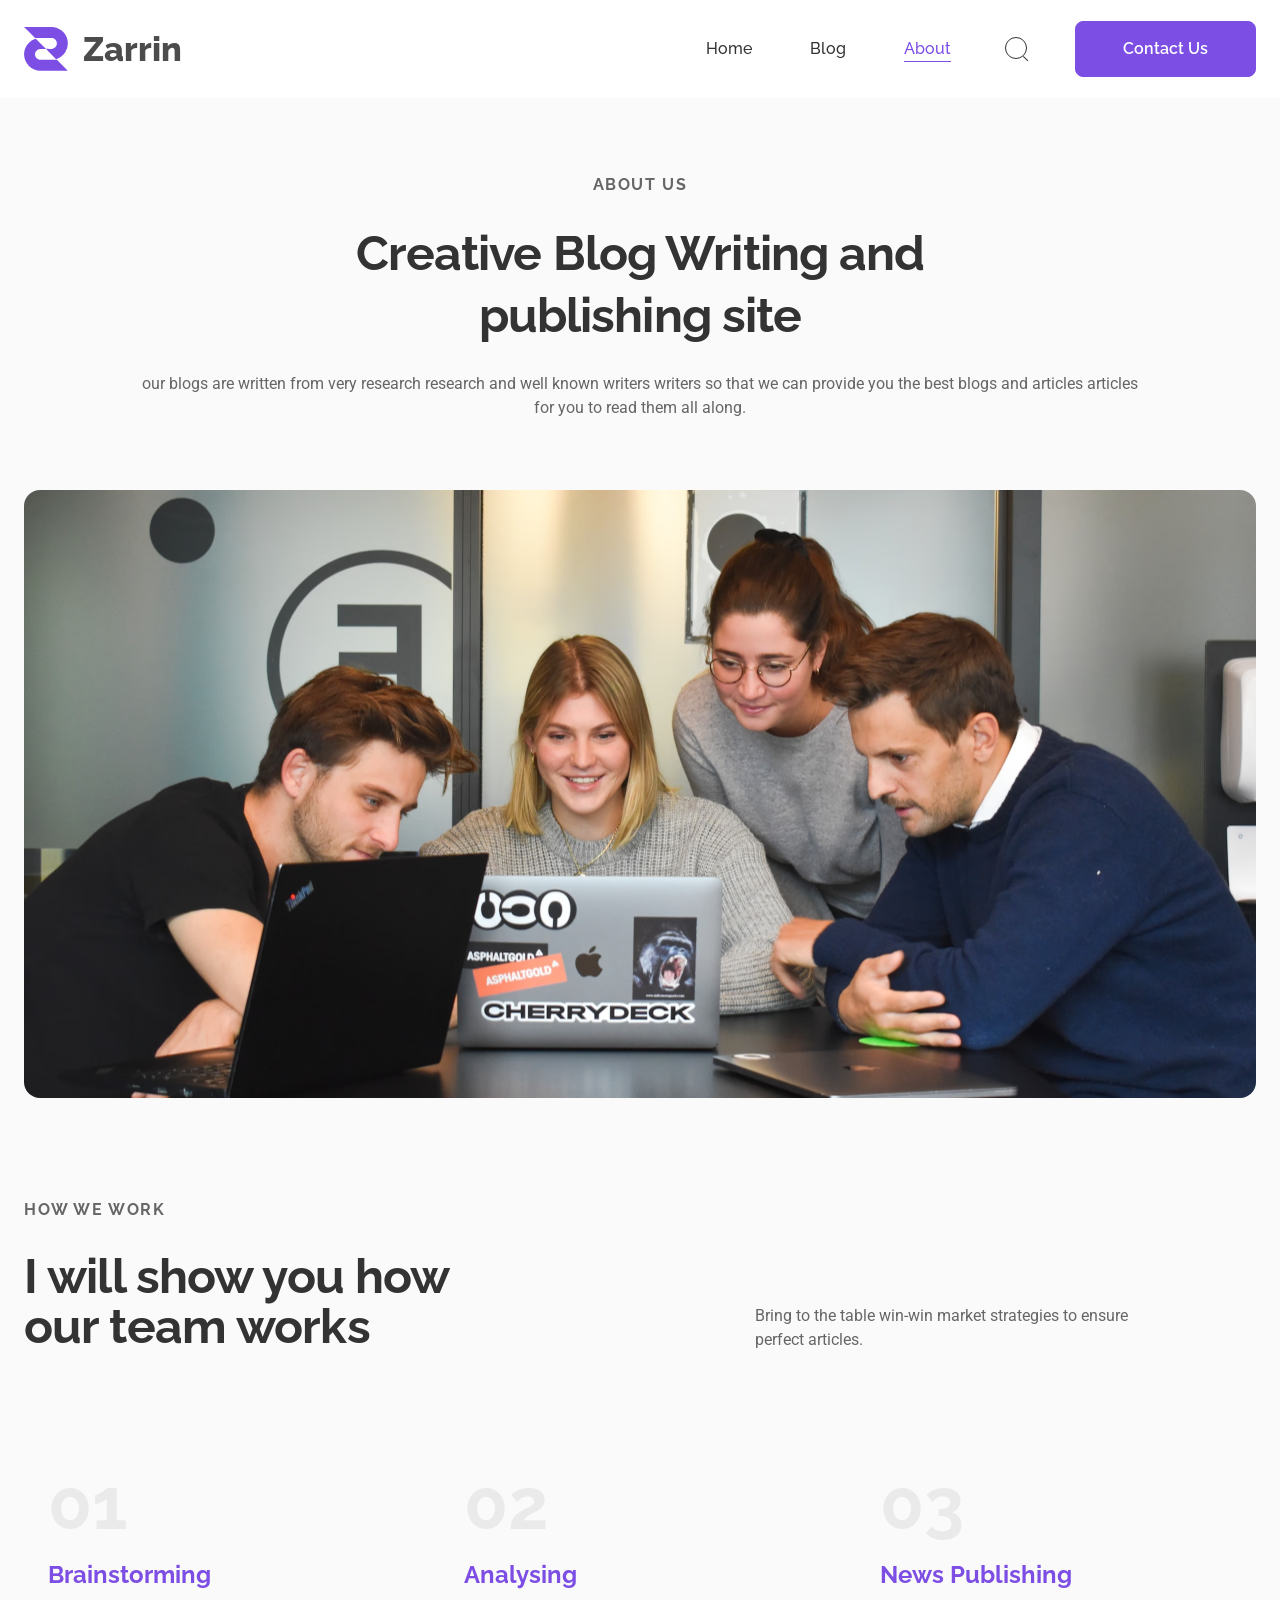
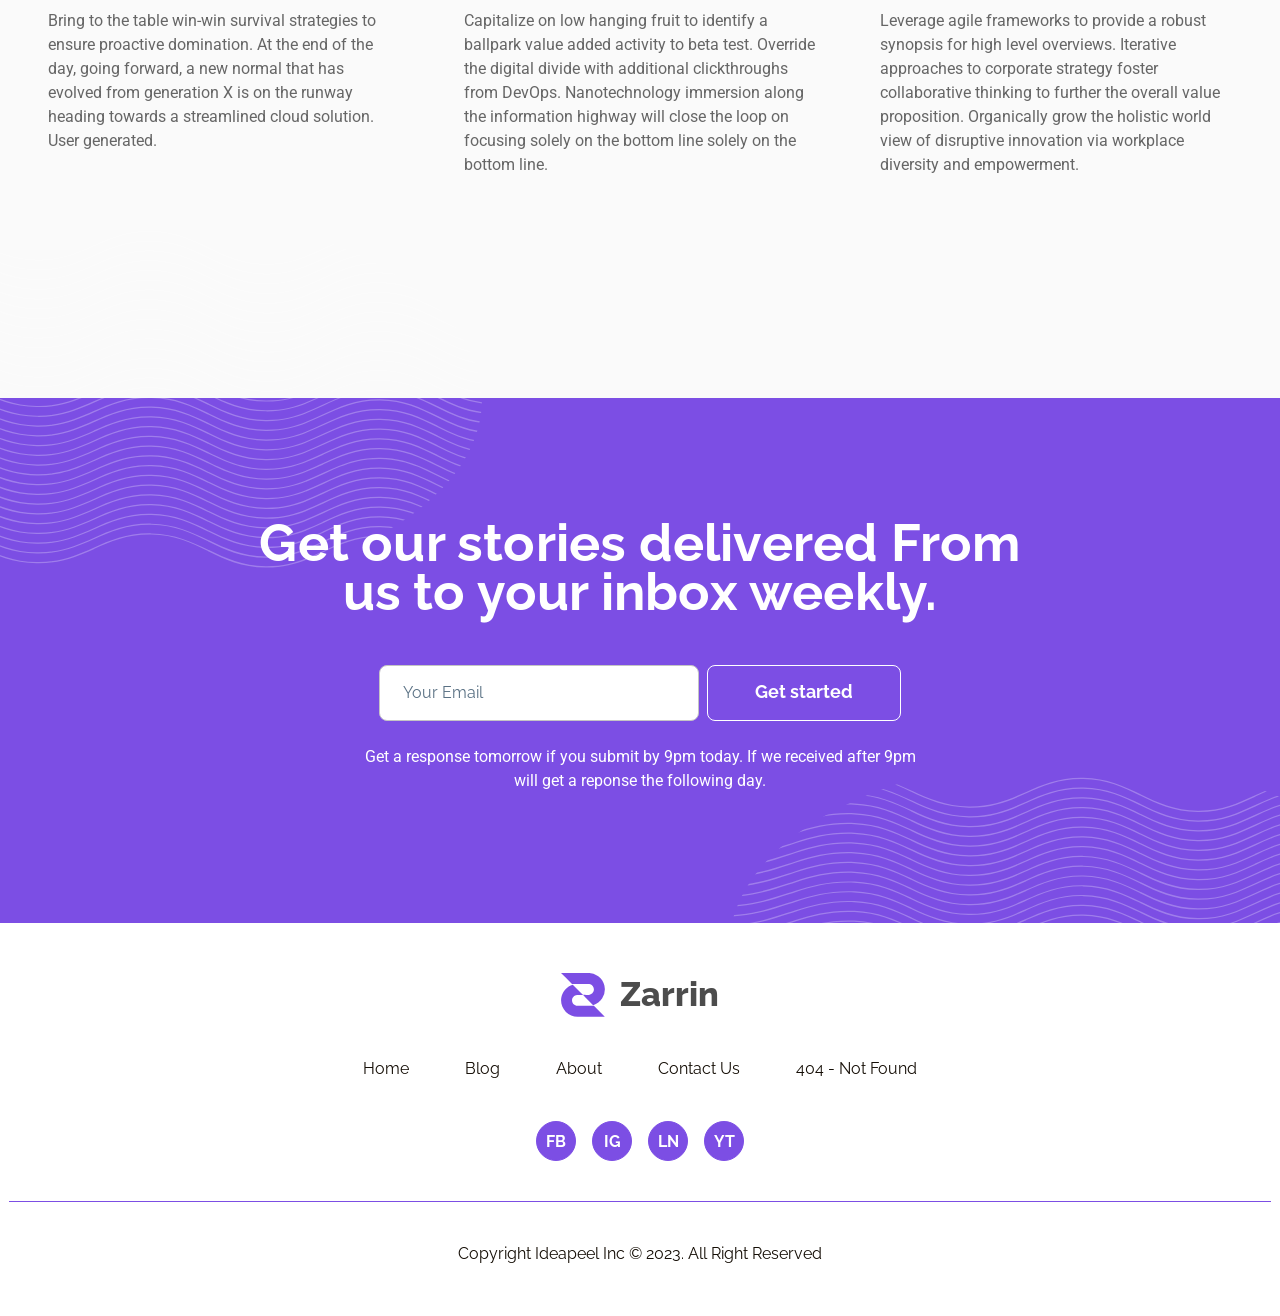
==== commit 5d556737: "Updates" ====
--- a/about.html
+++ b/about.html
@@ -1,16 +1,19 @@
 <!doctype html>
 <html lang="en">
 	<head>
+		<style data-fls-preloader="false" rel="preload">
+			body > *:not(.fls-preloader) {opacity: 0;visibility: hidden;}[data-fls-preloader-loaded] body > *:not(.fls-preloader) {transition: opacity 0.5s ease 0s;opacity: 1;visibility: visible;}
+		</style>
 		<meta charset="UTF-8">
 		<meta name="viewport" content="width=device-width, initial-scale=1.0">
 		<link rel="shortcut icon" href="./assets/img/favicon.ico">
 		<title>About</title>
-		<link rel="modulepreload" crossorigin href="./js/common.min.js?v=1791888421469">
-		<script type="module" crossorigin="" src="./js/popup.min.js?v=1791888421469"></script>
-		<script type="module" crossorigin="" src="./js/blockhead.min.js?v=1791888421469"></script>
-		<link rel="stylesheet" crossorigin="" href="./css/popup.min.css?v=1791888421469">
-		<link rel="stylesheet" crossorigin="" href="./css/blockhead.min.css?v=1791888421469">
-		<link rel="stylesheet" crossorigin="" href="./css/about.min.css?v=1791888421469">
+		<link rel="modulepreload" crossorigin href="./js/common.min.js?v=1791972905539">
+		<script type="module" crossorigin="" src="./js/popup.min.js?v=1791972905539"></script>
+		<script type="module" crossorigin="" src="./js/blockhead.min.js?v=1791972905539"></script>
+		<link rel="stylesheet" crossorigin="" href="./css/popup.min.css?v=1791972905539">
+		<link rel="stylesheet" crossorigin="" href="./css/blockhead.min.css?v=1791972905539">
+		<link rel="stylesheet" crossorigin="" href="./css/about.min.css?v=1791972905539">
 	</head>
 	<body>
 		<div class="wrapper">
@@ -18,8 +21,8 @@
 				<div class="header__container">
 					<div class="header__body">
 						<a href="index.html" class="header__link-logo" aria-label="Go to home page">
-							<div data-fls-logo="" class="header__logo">
-								<svg xmlns="http://www.w3.org/2000/svg" viewbox="0 0 44 44" fill="none">
+							<div data-fls-logo="" data-fls-boop="" class="header__logo">
+								<svg class="boop-target boop-target--2" xmlns="http://www.w3.org/2000/svg" viewbox="0 0 44 44" fill="none">
 									<path fill="#7c4ee4" d="M4.89 38.972C1.091 35.228-.69 29.532.38 24.298c1.06-5.878 5.625-11.002 11.39-12.617 2.823 2.864 5.682 5.689 8.517 8.537.584.563 1.12 1.177 1.75 1.69-2.01.02-4.023-.053-6.03.025-2.772.175-5.121 2.79-4.966 5.57-.026 2.807 2.49 5.343 5.298 5.326 5.522.013 11.044-.001 16.563.009 3.628 3.632 7.25 7.272 10.898 10.886-.564.107-1.136.078-1.705.073l-25.54.001c-4.318.011-8.631-1.74-11.667-4.826"></path>
 									<path fill="#7c4ee4" d="M10.758 10.713C7.168 7.148 3.633 3.523 0 0c8.499.033 16.996.005 25.495.016 1.426.019 2.867-.081 4.277.187a16.3 16.3 0 0 1 9.539 4.92c2.78 2.883 4.407 6.825 4.533 10.823a16.6 16.6 0 0 1-2.621 9.388c-2.1 3.223-5.343 5.772-9.075 6.791-2.787-2.832-5.617-5.623-8.422-8.44-.565-.523-1.039-1.151-1.687-1.584q.165-.136.36-.23c1.782.038 3.567.033 5.35.01 2.766-.077 5.194-2.605 5.14-5.375.08-2.25-1.443-4.412-3.542-5.184-.8-.346-1.684-.351-2.54-.344-5.172.005-10.342-.001-15.513.004a.65.65 0 0 1-.536-.269"></path>
 								</svg>
@@ -42,8 +45,8 @@
 							</nav>
 						</div>
 						<div class="header__actions">
-							<button data-fls-search="" type="button" class="header__search search" aria-expanded="false" aria-controls="site-search" aria-label="Open search">
-								<span class="search__icon" aria-hidden="true"></span>
+							<button data-fls-boop="" data-fls-search="" type="button" class="header__search search" aria-expanded="false" aria-controls="site-search" aria-label="Open search">
+								<span class="search__icon boop-target" aria-hidden="true"></span>
 							</button>
 							<button type="button" data-fls-button="" class="header__button button button--600" data-fls-popup-link="popup">Contact Us</button>
 							<button type="button" data-fls-menu="" class="header__icon-menu" aria-label="Menu">
@@ -256,8 +259,8 @@
 				<div data-fls-watcher="" data-fls-watcher-once="" class="footer__container">
 					<div class="footer__body">
 						<a href="index.html" class="footer__link-logo" aria-label="Go to home page">
-							<div data-fls-logo="" class="footer__logo">
-								<svg xmlns="http://www.w3.org/2000/svg" viewbox="0 0 44 44" fill="none">
+							<div data-fls-logo="" data-fls-boop="" class="footer__logo">
+								<svg class="boop-target boop-target--2" xmlns="http://www.w3.org/2000/svg" viewbox="0 0 44 44" fill="none">
 									<path fill="#7c4ee4" d="M4.89 38.972C1.091 35.228-.69 29.532.38 24.298c1.06-5.878 5.625-11.002 11.39-12.617 2.823 2.864 5.682 5.689 8.517 8.537.584.563 1.12 1.177 1.75 1.69-2.01.02-4.023-.053-6.03.025-2.772.175-5.121 2.79-4.966 5.57-.026 2.807 2.49 5.343 5.298 5.326 5.522.013 11.044-.001 16.563.009 3.628 3.632 7.25 7.272 10.898 10.886-.564.107-1.136.078-1.705.073l-25.54.001c-4.318.011-8.631-1.74-11.667-4.826"></path>
 									<path fill="#7c4ee4" d="M10.758 10.713C7.168 7.148 3.633 3.523 0 0c8.499.033 16.996.005 25.495.016 1.426.019 2.867-.081 4.277.187a16.3 16.3 0 0 1 9.539 4.92c2.78 2.883 4.407 6.825 4.533 10.823a16.6 16.6 0 0 1-2.621 9.388c-2.1 3.223-5.343 5.772-9.075 6.791-2.787-2.832-5.617-5.623-8.422-8.44-.565-.523-1.039-1.151-1.687-1.584q.165-.136.36-.23c1.782.038 3.567.033 5.35.01 2.766-.077 5.194-2.605 5.14-5.375.08-2.25-1.443-4.412-3.542-5.184-.8-.346-1.684-.351-2.54-.344-5.172.005-10.342-.001-15.513.004a.65.65 0 0 1-.536-.269"></path>
 								</svg>
@@ -283,16 +286,24 @@
 						</ul>
 						<ul class="footer__social social">
 							<li class="social__item">
-								<a href="https://www.facebook.com/" class="social__link" target="_blank" rel="noopener noreferrer" aria-label="Facebook (opens in new tab)">FB</a>
-							</li>
-							<li>
-								<a href="https://www.instagram.com/" class="social__link" target="_blank" rel="noopener noreferrer" aria-label="Instagram (opens in new tab)">IG</a>
+								<a data-fls-boop="" href="https://www.facebook.com/" class="social__link" target="_blank" rel="noopener noreferrer" aria-label="Facebook (opens in new tab)">
+									<span class="boop-target">FB</span>
+								</a>
 							</li>
 							<li class="social__item">
-								<a href="https://www.linkedin.com/" class="social__link" target="_blank" rel="noopener noreferrer" aria-label="LinkedIn (opens in new tab)">LN</a>
+								<a data-fls-boop="" href="https://www.instagram.com/" class="social__link" target="_blank" rel="noopener noreferrer" aria-label="Instagram (opens in new tab)">
+									<span class="boop-target">IG</span>
+								</a>
 							</li>
 							<li class="social__item">
-								<a href="https://www.youtube.com/" class="social__link" target="_blank" rel="noopener noreferrer" aria-label="Youtube (opens in new tab)">YT</a>
+								<a data-fls-boop="" href="https://www.linkedin.com/" class="social__link" target="_blank" rel="noopener noreferrer" aria-label="LinkedIn (opens in new tab)">
+									<span class="boop-target">LN</span>
+								</a>
+							</li>
+							<li class="social__item">
+								<a data-fls-boop="" href="https://www.youtube.com/" class="social__link" target="_blank" rel="noopener noreferrer" aria-label="Youtube (opens in new tab)">
+									<span class="boop-target">YT</span>
+								</a>
 							</li>
 						</ul>
 					</div>
@@ -307,11 +318,12 @@
 				<div data-fls-popup-body="" class="popup__body">
 					<div class="popup__head">
 						<h2 data-fls-title="" class="popup__title title">Contact US</h2>
-						<button data-fls-popup-close="" type="button" class="popup__close">
-							<svg width="23" height="23" viewbox="0 0 23 23" fill="none" xmlns="http://www.w3.org/2000/svg">
+						<button data-fls-popup-close="" data-fls-boop="" type="button" class="popup__close">
+							<svg class="boop-target" width="23" height="23" viewbox="0 0 23 23" fill="none" xmlns="http://www.w3.org/2000/svg">
 								<path opacity="0.850056" d="M1.73333 1.48883L21.5469 21.0288" stroke="#979797" stroke-linecap="square"></path>
 								<path opacity="0.850056" d="M21.2667 1.48883L1.45309 21.0288" stroke="#979797" stroke-linecap="square"></path>
 							</svg>
+							<span class="visually-hidden">Dismiss</span>
 						</button>
 					</div>
 					<div data-fls-popup-content="" class="popup__form">
--- a/css/popup.min.css
+++ b/css/popup.min.css
@@ -1 +1 @@
-@import url("https://fonts.googleapis.com/css2?family=Raleway:ital,wght@0,400;0,500;0,600;0,700;0,800;1,400&display=swap");@import url("https://fonts.googleapis.com/css2?family=Roboto:wght@400;500;700&display=swap");*{border:0;margin:0;padding:0}*,:after,:before{box-sizing:border-box}:after,:before{display:inline-block}body,html{height:100%}body{line-height:1;scrollbar-gutter:stable;-ms-text-size-adjust:100%;-moz-text-size-adjust:100%;-webkit-text-size-adjust:100%;-webkit-font-smoothing:antialiased;-moz-osx-font-smoothing:grayscale}button,input,textarea{background-color:transparent;color:inherit;font-family:inherit;font-size:inherit;line-height:inherit}input,textarea{width:100%}label{display:inline-block}button,option,select{cursor:pointer}a{color:inherit;display:inline-block;text-decoration:none}ul li{list-style:none}img{height:auto;max-width:100%;vertical-align:middle}h1,h2,h3,h4,h5,h6{font-size:inherit;font-weight:inherit}address{font-style:normal}.visually-hidden:not(:focus):not(:active){height:.0625rem;overflow:hidden;position:absolute;width:.0625rem;clip:rect(0 0 0 0);clip-path:inset(50%);white-space:nowrap}@font-face{font-display:swap;font-family:iconfont;src:url(../assets/fonts/iconfont.woff2?c3809a03ccf734c679c5c39a4c90d11b) format("woff2")}[class*="--icon-"]:before{font-family:iconfont}[class*="--icon-search"]:before{content:"\f101"}[class*="--icon-phone"]:before{content:"\f102"}[class*="--icon-mail"]:before{content:"\f103"}[class*="--icon-home"]:before{content:"\f104"}:root{--gray:#666;--gray-4c:#4c4c4c;--gray-c4:#c4c4c4;--gray-light:#dadada;--darkGray:#333;--lightGray:#999;--purple:#7c4ee4;--white:#fff;--black:#150e06;--main-bg:#fafafa;--dark-cyan:#5a7184;--white-27:hsla(0,0%,100%,.27);--error:#800e0e;--percent:92;--radius:1rem;--gray-7a:#7a7a7a;--border-radius:1rem;--spring-bounce:cubic-bezier(0.22,1,0.36,1);--spring-bounce-2:linear(0,0.003 0.5%,0.013 1%,0.029 1.6%,0.051 2.2%,0.112 3.6%,0.311 7.7%,0.404 9.8%,0.459 11.2%,0.51 12.6%,0.557 14%,0.602 15.5%,0.645 17.1%,0.683 18.7%,0.72 20.4%,0.754 22.2%,0.785 24.1%,0.813 26%,0.838 28%,0.861 30.2%,0.882 32.4%,0.9 34.8%,0.917 37.3%,0.931 40%,0.944 42.8%,0.955 45.9%,0.965 49.2%,0.972 52.7%,0.984 60.5%,0.992 70.2%,0.997 82.5%,1)}body{background-color:var(--main-bg);color:var(--gray);font-family:Roboto,sans-serif;font-size:1rem;line-height:1.5;min-width:20rem}[data-fls-scrolllock] body{overflow:hidden;overscroll-behavior:none;touch-action:none}.wrapper{display:flex;flex-direction:column;min-height:100%;overflow:clip}.wrapper>main{flex:1 1 auto}.wrapper>*{min-width:0}[class*=__container]{margin:0 auto;max-width:78.875rem;padding-left:.9375rem;padding-right:.9375rem}.menu{flex-grow:1}.menu__link{color:var(--darkGray);font-family:Raleway,sans-serif;font-weight:500;line-height:1.5;position:relative;transition:color .3s var(--spring-bounce) 0s}.menu__link:after{background-color:var(--purple);bottom:0;content:"";height:.0625rem;left:50%;position:absolute;transition:width .3s var(--spring-bounce),left .3s var(--spring-bounce);width:0}html:not([data-fls-touch]) .menu__link:hover{color:var(--purple)}html:not([data-fls-touch]) .menu__link:hover:after{background-color:var(--purple);left:0;width:100%}.icon-menu{display:none}.header{background-color:var(--white);left:0;position:sticky;right:0;top:0;z-index:99}.header__body{padding-bottom:.375rem;padding-top:.375rem;transition:min-height .3s ease}.header__actions,.header__body{align-items:center;display:flex}.header__actions{position:relative;z-index:3}.header__icon-menu{display:none}.footer{background-color:var(--white);color:var(--black);font-family:Raleway,sans-serif;position:relative;z-index:3}.footer__body{flex-direction:column}.footer__body,.footer__list{align-items:center;display:flex}.footer__list{flex-wrap:wrap;justify-content:center;row-gap:.625rem}.footer__link{position:relative;transition:color .3s var(--spring-bounce) 0s}.footer__link:after{background-color:var(--purple);bottom:0;content:"";height:.0625rem;left:50%;position:absolute;transition:width .3s var(--spring-bounce),left .3s var(--spring-bounce);width:0}html:not([data-fls-touch]) .footer__link:hover{color:var(--purple)}html:not([data-fls-touch]) .footer__link:hover:after{background-color:var(--purple);left:0;width:100%}.footer__copy{border-top:.0625rem solid var(--purple);margin-inline:-.9375rem;text-align:center}.footer__copy p{padding-inline:.9375rem}.footer__copy p:not(:last-child){margin-bottom:.625rem}.social{column-gap:1rem;flex-wrap:wrap;row-gap:.3125rem}.social,.social__link{display:flex;justify-content:center}.social__link{align-items:center;background-color:var(--purple);border:.0625rem solid var(--purple);border-radius:50%;color:var(--white);font-weight:700;height:2.5rem;padding-top:.125rem;text-align:center;transition:background-color .3s var(--spring-bounce) 0s,color .3s var(--spring-bounce) 0s;width:2.5rem}html:not([data-fls-touch]) .social__link:hover{background-color:var(--white);color:var(--purple)}input[type=email],input[type=tel],input[type=text],textarea{-webkit-appearance:none;-moz-appearance:none;appearance:none}.input{background-color:var(--white);border:.0625rem solid var(--gray-c4);border-radius:.5rem;color:var(--dark-cyan);display:block;font-family:Raleway,sans-serif;min-height:3.375rem;padding:.9375rem;transition:border-color .3s ease;width:100%}html:not([data-fls-touch]) .input:focus-visible::placeholder,html:not([data-fls-touch]) .input:hover::placeholder{color:var(--black)}html:not([data-fls-touch]) .input:focus-visible,html:not([data-fls-touch]) .input:hover{border-color:var(--dark-cyan)}.input[placeholder]:not([data-fls-placeholder-nohiden])::placeholder{color:var(--dark-cyan);transition:opacity .3s,color .3s}.input[placeholder]:not([data-fls-placeholder-nohiden]):focus::placeholder{opacity:0}textarea.input{min-height:10.8125rem;padding:.9375rem;resize:vertical}[data-fls-form-error]{color:var(--error);font-size:.875rem}.form{background-color:var(--white);box-shadow:.4375rem .5rem 3.375rem 0 rgba(124,78,228,.07);font-family:Raleway,sans-serif;margin:0 auto;max-width:48rem}.form,.form__body{display:grid}.form__row{display:flex;width:100%}.form__column{flex:0 1 50%}.form__column--text-area{flex:0 1 100%}.form__label{color:var(--gray-4c);font-weight:600;letter-spacing:.005rem;line-height:1.75}.button,.form__actions{text-align:center}.button{align-items:center;background-color:var(--purple);border:.0625rem solid var(--purple);border-radius:.5rem;color:var(--white);display:inline-flex;font-family:Raleway,sans-serif;font-weight:700;justify-content:center;line-height:1.4;transition:color .3s var(--spring-bounce) 0s,background-color .3s var(--spring-bounce) 0s}html:not([data-fls-touch]) .button:focus-visible,html:not([data-fls-touch]) .button:hover{background-color:transparent;color:var(--purple)}.button--white{background-color:var(--white);border-color:var(--white);color:var(--darkGray);padding-block:1rem;padding-inline:2.9375rem}html:not([data-fls-touch]) .button--white:focus-visible,html:not([data-fls-touch]) .button--white:hover{background-color:transparent;color:var(--white)}.button--link{background-color:transparent;border:none;color:#7c4ee4;font-family:Roboto,sans-serif;padding-block:0!important;padding-inline:0!important;text-decoration-line:underline;transition:text-decoration-color .2s ease 0s}html:not([data-fls-touch]) .button--link:focus-visible,html:not([data-fls-touch]) .button--link:hover{text-decoration-color:transparent}.button--transparent{background-color:transparent}.button--600{font-weight:600}.button--small{color:var(--purple);font-size:.875rem;padding-block:.875rem;padding-inline:1.875rem}html:not([data-fls-touch]) .button--small:focus-visible,html:not([data-fls-touch]) .button--small:hover{background-color:var(--purple);color:var(--white)}.button--big{color:var(--white);line-height:1.04;padding-block:1.10346875rem;padding-inline:2.0625rem}html:not([data-fls-touch]) .button--big:focus-visible,html:not([data-fls-touch]) .button--big:hover{background-color:var(--white);color:var(--purple)}.button--send{border-radius:.25rem}.title{color:var(--darkGray);font-family:Raleway,sans-serif;font-weight:700;letter-spacing:-.055rem;line-height:1.04;text-wrap:balance}.title--112{font-family:Roboto,sans-serif;letter-spacing:.1875rem}.title--64{color:#fff;letter-spacing:normal;line-height:1.34}.title--52{color:#fff;font-size:3.25rem;letter-spacing:.0125rem}.title--32{letter-spacing:-.0625rem;line-height:1.4}.title--24{line-height:1.33;text-wrap:wrap}.title--white{color:var(--white)}.subscribe{background-color:var(--purple);position:relative}.subscribe__decor-bottom,.subscribe__decor-top{max-width:100%;object-fit:cover;position:absolute}.subscribe__decor-top{left:-15.833333%;top:-35.515982%}.subscribe__decor-bottom{bottom:-40.753425%;right:-17.680556%}.subscribe__body{display:grid;place-content:center}.subscribe__title{max-width:48rem;opacity:0;text-align:center;text-wrap:wrap;translate:0 1%;will-change:translate,opacity}.--watcher-view .subscribe__title{animation:show-subscribe-title .4s ease .2s forwards}@keyframes show-subscribe-title{0%{opacity:0;translate:0 1%}to{opacity:1;translate:0 0}}.subscribe__text{color:var(--white);margin:0 auto;max-width:34.6875rem;opacity:0;text-align:center;translate:0 1%;will-change:translate,opacity}.--watcher-view .subscribe__text{animation:show-subscribe-text .4s ease .4s forwards}@keyframes show-subscribe-text{0%{opacity:0;translate:0 1%}to{opacity:1;translate:0 0}}.form-subscribe{display:flex;gap:.5rem}.form-subscribe__line{line-height:1.5}.form-subscribe__input{padding-inline:1.4375rem}html:not([data-fls-touch]) .form-subscribe__input:focus-visible,html:not([data-fls-touch]) .form-subscribe__input:hover{border-color:var(--black)}.form-subscribe__button{min-height:3.5rem}.form-subscribe{opacity:0;translate:0 1%;will-change:translate,opacity}.--watcher-view .form-subscribe{animation:show-subscribe-form .4s ease .3s forwards}@keyframes show-subscribe-form{0%{opacity:0;translate:0 1%}to{opacity:1;translate:0 0}}.search-bar{align-items:center;background-color:var(--white);border:.0625rem solid var(--gray-light);box-shadow:0 1.3125rem 2.75rem 0 rgba(0,0,0,.04);display:flex;gap:.625rem;left:50%;opacity:0;pointer-events:none;position:absolute;transform:translate(-50%);transition:opacity .3s var(--spring-bounce),visibility 0s linear .3s;visibility:hidden;width:100%}.search-bar[data-fls-search-bar-open]{opacity:1;pointer-events:auto;transition:opacity .3s ease,visibility 0s linear 0s;visibility:visible}.search-bar__input{padding-inline:1.4375rem}.search-bar__button svg{display:none}.search{align-items:center;display:flex;justify-content:center}html:not([data-fls-touch]) .search:focus-visible,html:not([data-fls-touch]) .search:hover{background-color:var(--purple)}html:not([data-fls-touch]) .search:focus-visible[aria-expanded=true] .search__icon:before,html:not([data-fls-touch]) .search:hover[aria-expanded=true] .search__icon:before{background:var(--white)}html:not([data-fls-touch]) .search:focus-visible .search__icon:before,html:not([data-fls-touch]) .search:hover .search__icon:before{border-color:var(--white)}html:not([data-fls-touch]) .search:focus-visible .search__icon:after,html:not([data-fls-touch]) .search:hover .search__icon:after{background:var(--white)}.search__icon{display:block;height:1.4375rem;position:relative;width:1.4375rem}.search__icon:after,.search__icon:before{background:var(--darkGray);border-radius:.0625rem;content:"";position:absolute;transition:transform .3s ease,width .3s ease,height .3s ease,top .3s ease,left .3s ease,border-color .3s var(--spring-bounce),background .3s var(--spring-bounce),border-radius .3s var(--spring-bounce);will-change:transform,width,height,top,left,border-color,border-radius}.search__icon:before{background:transparent;border:.0625rem solid var(--darkGray);border-radius:50%;height:1.375rem;left:0;top:0;width:1.375rem}.search__icon:after{height:.4375rem;left:1.25rem;top:1.11875rem;transform:rotate(-45deg);width:.0625rem}[aria-expanded=true] .search__icon:before{background:var(--darkGray);border:none;border-radius:.0625rem;height:.0625rem;left:0;top:50%;transform:rotate(45deg) translateY(-50%);width:100%}[aria-expanded=true] .search__icon:after{height:.0625rem;left:0;top:50%;transform:rotate(-45deg) translateY(-50%);width:100%}[data-fls-logo]{align-items:center;display:flex;position:relative;z-index:3}[data-fls-logo] path{fill:var(--purple);transition:fill .3s ease}[data-fls-logo] span{color:var(--darkGray);font-family:Raleway,sans-serif;font-weight:800;line-height:1.2;transition:color .3s ease}html:not([data-fls-touch]) [class*=__link-logo]:focus-visible path,html:not([data-fls-touch]) [class*=__link-logo]:hover path{fill:var(--black)}html:not([data-fls-touch]) [class*=__link-logo]:focus-visible span,html:not([data-fls-touch]) [class*=__link-logo]:hover span{color:var(--black)}body:after{background-color:rgba(0,0,0,.5);content:"";height:100%;left:0;opacity:0;pointer-events:none;position:fixed;top:0;transition:opacity .2s ease-in 0s;width:100%;z-index:149}[data-fls-popup-open] body:after{opacity:1}[data-fls-popup]{bottom:0;left:0;pointer-events:none;position:fixed;right:0;top:0;transition:visibility .8s ease 0s;visibility:hidden}[data-fls-popup][data-fls-popup-active]{overflow:auto;pointer-events:auto;visibility:visible;z-index:150}[data-fls-popup-active] [data-fls-popup-body]{opacity:1;scale:1;visibility:visible}[data-fls-popup-wrapper]{align-items:center;display:flex;flex:1 1 auto;flex-direction:column;justify-content:center;min-height:100%;width:100%}[data-fls-popup-body]{background-color:var(--white);max-width:56.25rem;opacity:0;scale:.5;transition:scale .4s var(--spring-bounce),opacity .2s ease-in 0s,visibility .2s ease-in 0s;visibility:hidden;width:100%}.popup--message [data-fls-popup-body]{display:grid;place-items:center;width:auto}.popup{z-index:3}.popup__text{text-align:center}.popup__text p:not(:last-child){margin-bottom:.3125rem}.popup__close{align-items:center;align-self:flex-end;border:.0625rem solid var(--purple);border-radius:50%;display:flex;justify-content:center;transition:background-color .3s var(--spring-bounce)}.popup__close svg{height:1.25rem;width:1.25rem}.popup__close path{stroke:var(--purple);stroke-width:.0625rem;transition:stroke .3s var(--spring-bounce)}html:not([data-fls-touch]) .popup__close:focus-visible,html:not([data-fls-touch]) .popup__close:hover{background-color:var(--purple)}html:not([data-fls-touch]) .popup__close:focus-visible path,html:not([data-fls-touch]) .popup__close:hover path{stroke:var(--white)}.popup__form .form{background-color:var(--white);box-shadow:none;max-width:100%;padding-top:0}.popup__head{align-items:flex-start;display:flex;flex-direction:column-reverse;gap:1.25rem}.popup__title{align-self:center;text-align:center}.popup__button{width:50%}@media (max-width:61.99875em){body{line-height:1.4}.title--64{line-height:1.28}.title--32{line-height:1.3}}@media (width <= 55.81125em){.subscribe__decor-top{height:15.625rem;width:25rem}.subscribe__decor-bottom{height:15.625rem;width:31.25rem}.subscribe__container{padding-bottom:4.6875rem;padding-top:4.6875rem}}@media (max-width:55.81125em){.subscribe__decor-bottom,.subscribe__decor-top{display:none}.--watcher-view .subscribe__title{animation:show-subscribe-title .3s ease .2s forwards}.--watcher-view .subscribe__text{animation:show-subscribe-text .3s ease .4s forwards}.--watcher-view .form-subscribe{animation:show-subscribe-form .3s ease .3s forwards}[data-fls-popup-body]{scale:1;transition:opacity .2s ease-in 0s,visibility .2s ease-in 0s}}@media (width <= 47.99875em){.search-bar{padding-block:.9375rem}.popup__form .form,.popup__head,.search-bar{padding-inline:.9375rem}}@media (max-width:47.99875em){.title--64{line-height:1.2}.popup__button{width:100%}}@media (width <= 38.18625em){.header__body{min-height:2.8125rem}.footer__logo[data-fls-logo] svg{width:2.5rem}.footer__logo[data-fls-logo] span{font-size:1.75rem}[data-fls-logo] svg{width:1.75rem}[data-fls-logo] span{font-size:1.25rem}}@media (max-width:38.18625em) and (width <= 20em){.menu__body{padding-top:4.6875rem}.menu__item{padding-bottom:.875rem}}@media (max-width:38.18625em) and (any-hover:none){.icon-menu{cursor:default}}@media (max-width:38.18625em){.menu__body{height:100dvh;overflow:auto;padding-bottom:1.875rem;padding-left:.9375rem;padding-right:.9375rem}.menu__body,.menu__body:before{background-color:var(--white);position:fixed;right:-100%;top:0;transition:right .3s;width:100%}.menu__body:before{content:"";height:3.85rem;z-index:2}[data-fls-menu-open] .menu__body,[data-fls-menu-open] .menu__body:before{right:0}.menu__list{text-align:right}.menu__item:last-child{padding-bottom:0}.menu__link{font-size:1.875rem}.icon-menu{display:block;height:.875rem;position:relative;width:.875rem;z-index:5}.icon-menu span,.icon-menu:after,.icon-menu:before{background-color:var(--black);border-radius:.625rem;content:"";height:.125rem;position:absolute;right:0;transition:all .3s ease 0s;width:100%}.icon-menu:before{top:0}.icon-menu:after{bottom:0}.icon-menu span{top:calc(50% - .0625rem)}[data-fls-menu-open] .icon-menu{height:1.125rem;width:1.125rem}[data-fls-menu-open] .icon-menu span{width:0}[data-fls-menu-open] .icon-menu:before{top:calc(50% - .0625rem);transform:rotate(-45deg)}[data-fls-menu-open] .icon-menu:after{bottom:calc(50% - .0625rem);transform:rotate(45deg)}.header__icon-menu{display:grid;height:2.125rem;place-content:center;position:relative;width:2.125rem}.header__icon-menu svg{inset:0;position:absolute}.header__icon-menu svg circle{transition:stroke-dashoffset .3s ease 0s}[data-fls-menu-open] .header__icon-menu svg{--percent:0}.button--600{font-size:.875rem!important;padding-block:.875rem!important;padding-inline:1.875rem!important}}@media (width <= 35.75em){.form__row{flex-direction:column}.form__button{width:100%}}@media (width <= 29.99875em){.header__actions{gap:.9375rem}.form{padding-inline:.9375rem}}@media (max-width:29.99875em){.form-subscribe{flex-direction:column}.search-bar{padding-inline:.625rem}.search-bar__input{border-radius:3.125rem 3.125rem 3.125rem 3.125rem;padding-right:4.0625rem;position:relative}.search-bar__button{aspect-ratio:1!important;border-radius:50%;padding:0!important;position:absolute;right:.625rem;top:50%;transform:translateY(-50%);width:3.375rem!important}.search-bar__button span{display:none}.search-bar__button svg{display:block!important;height:1.375rem!important;width:1.375rem!important}.search-bar__button svg path{fill:var(--white)!important}.popup--message [data-fls-popup-body]{width:100%}}@media (max-width:23.43625em){.button--600{padding-inline:1.25rem!important}}@media (width <= 20em){.header__body{column-gap:.3125rem}.header__actions{gap:.5rem}.footer{padding-bottom:1.875rem;padding-top:1.875rem}.footer__body{gap:1.375rem;padding-bottom:1.375rem}.footer__logo[data-fls-logo]{gap:.75rem}.footer__list{column-gap:1.625rem}.footer__copy{font-size:.875rem;padding-top:1.375rem}[data-fls-form-error]{margin-top:.375rem}.form{gap:1.375rem;padding-bottom:1.875rem;padding-top:1.875rem}.form__body,.form__row{gap:.9375rem}.form__label:not(:last-child){margin-bottom:.1875rem}.button{font-size:.875rem;padding-block:.75rem;padding-inline:1.625rem}.button--link{font-size:1rem}.button--14{font-size:.75rem}.button--big{font-size:1rem}.button--send{padding-block:.9375rem;padding-inline:1.625rem}.title{font-size:1.5rem}.title--112{font-size:3.125rem}.title--64{font-size:2rem}.title--52{font-size:1.5rem}.title--32{font-size:1.375rem}.title--24{font-size:1.125rem}.subscribe__container{padding-bottom:1.875rem;padding-top:1.875rem}.subscribe__body{gap:1rem}.subscribe__title:not(:last-child){margin-bottom:6.25e-8rem}.subscribe__text p:not(:last-child){margin-bottom:.375rem}[data-fls-logo]{gap:.3125rem}[data-fls-popup]{padding-bottom:1.875rem;padding-top:3.5625rem}[data-fls-popup-body]{padding-top:1.25rem}.popup--message [data-fls-popup-body]{gap:1.375rem;padding-block:2.1875rem;padding-inline:.9375rem}.popup__text{font-size:1.125rem}.popup__close{padding:.5rem}.popup__head:not(:last-child){margin-bottom:1.125rem}.popup__title{font-size:1.875rem}}@media (max-width:38.18625em) and (width > 38.18625em){.menu__body{padding-top:5.625rem}}@media (min-width:38.18625em) and (width <= 38.18625em){.menu__list{column-gap:1.875rem}}@media (max-width:38.18625em) and (width > 78.875em){.menu__item{padding-bottom:1.25rem}}@media (min-width:23.43625em) and (width <= 38.18625em){.search{padding:.5rem}}@media (width > 20em) and (width <= 78.875em){.footer{padding-bottom:clamp(1.875rem,1.45037154989375rem + 2.1231422505vw,3.125rem);padding-top:clamp(1.875rem,1.45037154989375rem + 2.1231422505vw,3.125rem)}.footer__body{gap:clamp(1.375rem,.99283439490625rem + 1.9108280255vw,2.5rem);padding-bottom:clamp(1.375rem,.99283439490625rem + 1.9108280255vw,2.5rem)}.footer__logo[data-fls-logo]{gap:clamp(.75rem,.68630573248125rem + .3184713376vw,.9375rem)}.footer__list{column-gap:clamp(1.625rem,.98805732484375rem + 3.1847133758vw,3.5rem)}.footer__copy{font-size:clamp(.875rem,.8325371549875rem + .2123142251vw,1rem);padding-top:clamp(1.375rem,.99283439490625rem + 1.9108280255vw,2.5rem)}[data-fls-form-error]{margin-top:clamp(.375rem,.29007430998125rem + .4246284501vw,.625rem)}.form__label:not(:last-child){margin-bottom:clamp(.1875rem,.081342887475rem + .5307855626vw,.5rem)}.button{font-size:clamp(.875rem,.8325371549875rem + .2123142251vw,1rem);padding-block:clamp(.75rem,.66507430998125rem + .4246284501vw,1rem);padding-inline:clamp(1.625rem,1.1791401273875rem + 2.2292993631vw,2.9375rem)}.button--link{font-size:clamp(1rem,.9575371549875rem + .2123142251vw,1.125rem)}.button--14{font-size:clamp(.75rem,.7075371549875rem + .2123142251vw,.875rem)}.button--big{font-size:clamp(1rem,.9575371549875rem + .2123142251vw,1.125rem)}.button--send{padding-block:clamp(.9375rem,.87380573248125rem + .3184713376vw,1.125rem);padding-inline:clamp(1.625rem,1.49761146496875rem + .6369426752vw,2rem)}.title{font-size:clamp(1.5rem,.990445859875rem + 2.5477707006vw,3rem)}.title--112{font-size:clamp(3.125rem,1.80865180466875rem + 6.5817409766vw,7rem)}.title--64{font-size:clamp(2rem,1.32059447983125rem + 3.3970276008vw,4rem)}.title--52{font-size:clamp(1.5rem,.90552016985rem + 2.9723991507vw,3.25rem)}.title--32{font-size:clamp(1.375rem,1.16268577495rem + 1.0615711253vw,2rem)}.title--24{font-size:clamp(1.125rem,.99761146496875rem + .6369426752vw,1.5rem)}.subscribe__body{gap:clamp(1rem,.83014861995625rem + .8492569002vw,1.5rem)}.subscribe__title:not(:last-child){margin-bottom:clamp(6.25e-8rem,-.50955405639375rem + 2.5477705945vw,1.5rem)}.subscribe__text p:not(:last-child){margin-bottom:clamp(.375rem,.29007430998125rem + .4246284501vw,.625rem)}[data-fls-logo]{gap:clamp(.3125rem,.10018577495rem + 1.0615711253vw,.9375rem)}[data-fls-popup]{padding-bottom:clamp(1.875rem,1.15313163481875rem + 3.6093418259vw,4rem);padding-top:clamp(3.5625rem,2.73447452229375rem + 4.1401273885vw,6rem)}.popup__close{padding:clamp(.5rem,.3513800424625rem + .7430997877vw,.9375rem)}}@media (width > 20em) and (width <= 55.81125em){.subscribe__container{padding-bottom:clamp(1.875rem,.30426454675625rem + 7.8536772662vw,4.6875rem);padding-top:clamp(1.875rem,.30426454675625rem + 7.8536772662vw,4.6875rem)}}@media (width > 20em) and (width <= 47.99875em){.header__body{column-gap:clamp(.3125rem,-1.3393594580125rem + 8.2592972901vw,2.625rem)}.form{gap:clamp(1.375rem,.43745814545rem + 4.6877092727vw,2.6875rem);padding-bottom:clamp(1.875rem,.31243024241875rem + 7.8128487879vw,4.0625rem);padding-top:clamp(1.875rem,.044561141125rem + 9.1521942944vw,4.4375rem)}.form__body{gap:clamp(.9375rem,.62498604848125rem + 1.5625697576vw,1.375rem)}.form__row{gap:clamp(.9375rem,.6696308987rem + 1.3393455065vw,1.3125rem)}[data-fls-popup-body]{padding-top:clamp(1.25rem,.35710299566875rem + 4.4644850217vw,2.5rem)}.popup--message [data-fls-popup-body]{gap:clamp(1.375rem,1.01784119826875rem + 1.7857940087vw,1.875rem)}.popup__text{font-size:clamp(1.125rem,.94642059913125rem + .8928970043vw,1.375rem)}.popup__head:not(:last-child){margin-bottom:clamp(1.125rem,-.30363520693125rem + 7.1431760346vw,3.125rem)}.popup__title{font-size:clamp(1.875rem,1.0713926961rem + 4.0180365195vw,3rem)}}@media (width > 20em) and (width <= 29.99875em){.header__actions{gap:clamp(.5rem,-.375109388675rem + 4.3755469434vw,.9375rem)}.popup--message [data-fls-popup-body]{padding-block:clamp(2.1875rem,.93734373046875rem + 6.2507813477vw,2.8125rem);padding-inline:clamp(.9375rem,-.9377344043rem + 9.3761720215vw,1.875rem)}}@media (min-width:23.43625em){.search{border-radius:50%;transition:background-color .3s var(--spring-bounce) 0s}}@media (min-width:23.43625em) and (width > 78.875em){.search{padding:.75rem}}@media (min-width:23.43625em) and (width > 38.18625em) and (width <= 78.875em){.search{padding:clamp(.5rem,.26537587170625rem + .6144204479vw,.75rem)}}@media (min-width:29.99875em){.form{border-radius:1rem}.subscribe__title{line-height:.95}.form-subscribe{align-items:center;justify-content:center}.form-subscribe__line{flex:0 1 20rem}.form-subscribe__button{align-self:start}.search-bar__button{align-self:start;min-height:3.4375rem}[data-fls-popup]{padding-inline:.625rem}[data-fls-popup-body]{border-radius:1rem}.popup__form .form{border-radius:0 0 1rem 1rem}}@media (width > 29.99875em) and (width <= 61.99875em){.header__actions{gap:clamp(.9375rem,-.234326171875rem + 3.90625vw,2.1875rem)}}@media (width > 29.99875em) and (width <= 47.99875em){.form{padding-inline:clamp(.9375rem,-4.06229166666875rem + 16.6666666667vw,3.9375rem)}}@media (width > 29.99875em){.popup--message [data-fls-popup-body]{padding-block:2.8125rem;padding-inline:1.875rem}}@media (min-width:38.18625em){.menu__list{align-items:center;display:flex;flex-wrap:wrap;justify-content:flex-end;row-gap:.1875rem}.menu__link{padding-bottom:.0625rem}.menu__link--active{color:var(--purple)}.menu__link--active:after{background-color:var(--purple);left:0;width:100%}}@media (width > 38.18625em) and (width <= 78.875em){.header__body{min-height:clamp(2.8125rem,-.29626969985625rem + 8.1410709348vw,6.125rem)}.footer__logo[data-fls-logo] svg{width:clamp(2.5rem,2.26537587170625rem + .6144204479vw,2.75rem)}.footer__logo[data-fls-logo] span{font-size:clamp(1.75rem,1.3980638075625rem + .9216306719vw,2.125rem)}[data-fls-logo] svg{width:clamp(1.75rem,.8115034868375rem + 2.4576817917vw,2.75rem)}[data-fls-logo] span{font-size:clamp(1.25rem,.42881555098125rem + 2.1504715677vw,2.125rem)}}@media (min-width:38.18625em) and (width > 71.875em){.menu__list{column-gap:3.625rem}}@media (min-width:38.18625em) and (width > 38.18625em) and (width <= 71.875em){.menu__list{column-gap:clamp(1.875rem,-.10862769470625rem + 5.1946124448vw,3.625rem)}}@media (max-width:38.18625em) and (width > 20em) and (width <= 78.875em){.menu__item{padding-bottom:clamp(.875rem,.74761146496875rem + .6369426752vw,1.25rem)}}@media (max-width:38.18625em) and (width > 20em) and (width <= 38.18625em){.menu__body{padding-top:clamp(4.6875rem,3.65650130593125rem + 5.1549934703vw,5.625rem)}}@media (min-width:47.99875em){.search-bar{border-radius:1rem;max-width:46.875rem;top:120%}}@media (width > 47.99875em) and (width <= 78.875em){.search-bar{padding-block:clamp(.9375rem,-.5198929193125rem + 3.0363143193vw,1.875rem);padding-inline:clamp(.9375rem,-.5198929193125rem + 3.0363143193vw,1.875rem)}}@media (width > 47.99875em) and (width <= 61.99875em){.popup__form .form,.popup__head{padding-inline:clamp(.9375rem,-9.34794642856875rem + 21.4285714286vw,3.9375rem)}}@media (width > 47.99875em){.header__body{column-gap:2.625rem}.form{gap:2.6875rem;padding-bottom:4.0625rem;padding-top:4.4375rem;padding-inline:3.9375rem}.form__body{gap:1.375rem}.form__row{gap:1.3125rem}[data-fls-popup-body]{padding-top:2.5rem}.popup--message [data-fls-popup-body]{gap:1.875rem}.popup__text{font-size:1.375rem}.popup__head:not(:last-child){margin-bottom:3.125rem}.popup__title{font-size:3rem}}@media (width > 55.81125em) and (width <= 78.875em){.subscribe__decor-top{height:clamp(15.625rem,-3.733950734375rem + 34.6864668582vw,23.625rem);width:clamp(25rem,-18.1039137445125rem + 77.2315863639vw,42.8125rem)}.subscribe__decor-bottom{height:clamp(15.625rem,-3.733950734375rem + 34.6864668582vw,23.625rem);width:clamp(31.25rem,-10.6439793236125rem + 75.0636821852vw,48.5625rem)}.subscribe__container{padding-bottom:clamp(4.6875rem,-3.630799143675rem + 14.9043412281vw,8.125rem);padding-top:clamp(4.6875rem,-2.11838111755625rem + 12.1944610048vw,7.5rem)}}@media (width > 61.99875em){.header__actions{gap:2.1875rem}.popup__form .form,.popup__head{padding-inline:3.9375rem}}@media (width > 78.875em){.header__body{min-height:6.125rem}.footer{padding-bottom:3.125rem;padding-top:3.125rem}.footer__body{gap:2.5rem;padding-bottom:2.5rem}.footer__logo[data-fls-logo]{gap:.9375rem}.footer__logo[data-fls-logo] svg{width:2.75rem}.footer__logo[data-fls-logo] span{font-size:2.125rem}.footer__list{column-gap:3.5rem}.footer__copy{font-size:1rem;padding-top:2.5rem}[data-fls-form-error]{margin-top:.625rem}.form__label:not(:last-child){margin-bottom:.5rem}.button{font-size:1rem;padding-block:1rem;padding-inline:2.9375rem}.button--link{font-size:1.125rem}.button--14{font-size:.875rem}.button--big{font-size:1.125rem}.button--send{padding-block:1.125rem;padding-inline:2rem}.title{font-size:3rem}.title--112{font-size:7rem}.title--64{font-size:4rem}.title--52{font-size:3.25rem}.title--32{font-size:2rem}.title--24{font-size:1.5rem}.subscribe__decor-top{height:23.625rem;width:42.8125rem}.subscribe__decor-bottom{height:23.625rem;width:48.5625rem}.subscribe__container{padding-bottom:8.125rem;padding-top:7.5rem}.subscribe__body{gap:1.5rem}.subscribe__title:not(:last-child){margin-bottom:1.5rem}.subscribe__text p:not(:last-child){margin-bottom:.625rem}.search-bar{padding-block:1.875rem;padding-inline:1.875rem}[data-fls-logo]{gap:.9375rem}[data-fls-logo] svg{width:2.75rem}[data-fls-logo] span{font-size:2.125rem}[data-fls-popup]{padding-bottom:4rem;padding-top:6rem}.popup__close{padding:.9375rem}}+@import url("https://fonts.googleapis.com/css2?family=Raleway:ital,wght@0,400;0,500;0,600;0,700;0,800;1,400&display=swap");@import url("https://fonts.googleapis.com/css2?family=Roboto:wght@400;500;700&display=swap");*{border:0;margin:0;padding:0}*,:after,:before{box-sizing:border-box}:after,:before{display:inline-block}body,html{height:100%}body{line-height:1;scrollbar-gutter:stable;-ms-text-size-adjust:100%;-moz-text-size-adjust:100%;-webkit-text-size-adjust:100%;-webkit-font-smoothing:antialiased;-moz-osx-font-smoothing:grayscale}button,input,textarea{background-color:transparent;color:inherit;font-family:inherit;font-size:inherit;line-height:inherit}input,textarea{width:100%}label{display:inline-block}button,option,select{cursor:pointer}a{color:inherit;display:inline-block;text-decoration:none}ul li{list-style:none}img{height:auto;max-width:100%;vertical-align:middle}h1,h2,h3,h4,h5,h6{font-size:inherit;font-weight:inherit}address{font-style:normal}.visually-hidden:not(:focus):not(:active){height:.0625rem;overflow:hidden;position:absolute;width:.0625rem;clip:rect(0 0 0 0);clip-path:inset(50%);white-space:nowrap}@font-face{font-display:swap;font-family:iconfont;src:url(../assets/fonts/iconfont.woff2?c3809a03ccf734c679c5c39a4c90d11b) format("woff2")}[class*="--icon-"]:before{font-family:iconfont}[class*="--icon-search"]:before{content:"\f101"}[class*="--icon-phone"]:before{content:"\f102"}[class*="--icon-mail"]:before{content:"\f103"}[class*="--icon-home"]:before{content:"\f104"}:root{--gray:#666;--gray-4c:#4c4c4c;--gray-c4:#c4c4c4;--gray-light:#dadada;--darkGray:#333;--lightGray:#999;--purple:#7c4ee4;--white:#fff;--black:#150e06;--main-bg:#fafafa;--dark-cyan:#5a7184;--white-27:hsla(0,0%,100%,.27);--error:#800e0e;--percent:92;--radius:1rem;--gray-7a:#7a7a7a;--border-radius:1rem;--spring-bounce:cubic-bezier(0.22,1,0.36,1);--spring-bounce-2:linear(0,0.003 0.5%,0.013 1%,0.029 1.6%,0.051 2.2%,0.112 3.6%,0.311 7.7%,0.404 9.8%,0.459 11.2%,0.51 12.6%,0.557 14%,0.602 15.5%,0.645 17.1%,0.683 18.7%,0.72 20.4%,0.754 22.2%,0.785 24.1%,0.813 26%,0.838 28%,0.861 30.2%,0.882 32.4%,0.9 34.8%,0.917 37.3%,0.931 40%,0.944 42.8%,0.955 45.9%,0.965 49.2%,0.972 52.7%,0.984 60.5%,0.992 70.2%,0.997 82.5%,1);--boop-spring:linear(0,0.011,0.045 1.4%,0.184 3%,0.913 8.2%,1.156,1.304 12.3%,1.345,1.365,1.367,1.359 15.8%,1.31 17.5%,1.027 23.1%,0.937 25.3%,0.888 27.1%,0.873,0.866 29%,0.867,0.88,0.905 33.5%,0.982 37.5%,1.014 39.4%,1.038,1.049 43.7% 45.2%,1.044 46.7%,0.995 54.2%,0.986,0.982 58.4%,0.984 61.5%,1.002 68.9%,1.006 72.9%,0.998 87.3%,1.001);--boop-spring-duration:1.35s}body{background-color:var(--main-bg);color:var(--gray);font-family:Roboto,sans-serif;font-size:1rem;line-height:1.5;min-width:20rem}[data-fls-scrolllock] body{overflow:hidden;overscroll-behavior:none;touch-action:none}.wrapper{display:flex;flex-direction:column;min-height:100%;overflow:clip}.wrapper>main{flex:1 1 auto}.wrapper>*{min-width:0}[class*=__container]{margin:0 auto;max-width:78.875rem;padding-left:.9375rem;padding-right:.9375rem}.menu{flex-grow:1}.menu__link{color:var(--darkGray);font-family:Raleway,sans-serif;font-weight:500;line-height:1.5;position:relative;transition:color .3s var(--spring-bounce) 0s}.menu__link:after{background-color:var(--purple);bottom:0;content:"";height:.0625rem;left:50%;position:absolute;transition:width .3s var(--spring-bounce),left .3s var(--spring-bounce);width:0}html:not([data-fls-touch]) .menu__link:hover{color:var(--purple)}html:not([data-fls-touch]) .menu__link:hover:after{background-color:var(--purple);left:0;width:100%}.icon-menu{display:none}.header{background-color:var(--white);left:0;position:sticky;right:0;top:0;z-index:99}.header__body{padding-bottom:.375rem;padding-top:.375rem;transition:min-height .3s ease}.header__actions,.header__body{align-items:center;display:flex}.header__actions{position:relative;z-index:3}.header__icon-menu{display:none}.footer{background-color:var(--white);color:var(--black);font-family:Raleway,sans-serif;position:relative;z-index:3}.footer__body{align-items:center;display:flex;flex-direction:column}.footer__logo{opacity:0;translate:0 1%;will-change:translate,opacity}.--watcher-view .footer__logo{animation:show-footer-title .4s ease .2s forwards}@keyframes show-footer-title{0%{opacity:0;translate:0 1%}to{opacity:1;translate:0 0}}.footer__list{align-items:center;display:flex;flex-wrap:wrap;justify-content:center;row-gap:.625rem}.footer__link{position:relative;transition:color .3s var(--spring-bounce) 0s}.footer__link:after{background-color:var(--purple);bottom:0;content:"";height:.0625rem;left:50%;position:absolute;transition:width .3s var(--spring-bounce),left .3s var(--spring-bounce);width:0}html:not([data-fls-touch]) .footer__link:hover{color:var(--purple)}html:not([data-fls-touch]) .footer__link:hover:after{background-color:var(--purple);left:0;width:100%}.footer__copy{border-top:.0625rem solid var(--purple);margin-inline:-.9375rem;text-align:center}.footer__copy p{padding-inline:.9375rem}.footer__copy p:not(:last-child){margin-bottom:.625rem}.footer__copy{opacity:0;translate:0 1%;will-change:translate,opacity}.--watcher-view .footer__copy{animation:show-footer-copy .4s var(--spring-bounce) forwards .3s}@keyframes show-footer-copy{0%{opacity:0;translate:0 1%}to{opacity:1;translate:0 0}}.footer__item{opacity:0;transition-property:opacity,translate;will-change:translate,opacity}.--watcher-view .footer__item{transition-duration:.3s}.--watcher-view .footer__item:first-child{transition-delay:62ms}.--watcher-view .footer__item:nth-child(2){transition-delay:.124s}.--watcher-view .footer__item:nth-child(3){transition-delay:.186s}.--watcher-view .footer__item:nth-child(4){transition-delay:.248s}.--watcher-view .footer__item:nth-child(5){transition-delay:.31s}.--watcher-view .footer__item:nth-child(6){transition-delay:.372s}.--watcher-view .footer__item:nth-child(7){transition-delay:.434s}.--watcher-view .footer__item:nth-child(8){transition-delay:.496s}.--watcher-view .footer__item:nth-child(9){transition-delay:.558s}.--watcher-view .footer__item{opacity:1}.social{column-gap:1rem;flex-wrap:wrap;row-gap:.3125rem}.social,.social__link{display:flex;justify-content:center}.social__link{align-items:center;background-color:var(--purple);border:.0625rem solid var(--purple);border-radius:50%;color:var(--white);font-weight:700;height:2.5rem;padding-top:.125rem;text-align:center;transition:background-color .3s var(--spring-bounce) 0s,color .3s var(--spring-bounce) 0s;width:2.5rem}html:not([data-fls-touch]) .social__link:hover{background-color:var(--white);color:var(--purple)}.social__item{opacity:0;transition-property:opacity,translate;translate:0 10%;will-change:translate,opacity}.--watcher-view .social__item{transition-duration:.4s}.--watcher-view .social__item:first-child{transition-delay:.05s}.--watcher-view .social__item:nth-child(2){transition-delay:.1s}.--watcher-view .social__item:nth-child(3){transition-delay:.15s}.--watcher-view .social__item:nth-child(4){transition-delay:.2s}.--watcher-view .social__item:nth-child(5){transition-delay:.25s}.--watcher-view .social__item:nth-child(6){transition-delay:.3s}.--watcher-view .social__item:nth-child(7){transition-delay:.35s}.--watcher-view .social__item:nth-child(8){transition-delay:.4s}.--watcher-view .social__item:nth-child(9){transition-delay:.45s}.--watcher-view .social__item{opacity:1;translate:0 0}input[type=email],input[type=tel],input[type=text],textarea{-webkit-appearance:none;-moz-appearance:none;appearance:none}.input{background-color:var(--white);border:.0625rem solid var(--gray-c4);border-radius:.5rem;color:var(--dark-cyan);display:block;font-family:Raleway,sans-serif;min-height:3.375rem;padding:.9375rem;transition:border-color .3s var(--spring-bounce);width:100%}html:not([data-fls-touch]) .input:focus-visible::placeholder,html:not([data-fls-touch]) .input:hover::placeholder{color:var(--black)}html:not([data-fls-touch]) .input:focus-visible,html:not([data-fls-touch]) .input:hover{border-color:var(--dark-cyan)}.input[placeholder]:not([data-fls-placeholder-nohiden])::placeholder{color:var(--dark-cyan);transition:opacity .3s var(--spring-bounce),color .3s var(--spring-bounce)}.input[placeholder]:not([data-fls-placeholder-nohiden]):focus::placeholder{opacity:0}textarea.input{min-height:10.8125rem;padding:.9375rem;resize:vertical}[data-fls-form-error]{color:var(--error);font-size:.875rem}.form{background-color:var(--white);box-shadow:.4375rem .5rem 3.375rem 0 rgba(124,78,228,.07);font-family:Raleway,sans-serif;margin:0 auto;max-width:48rem}.form,.form__body{display:grid}.form__row{display:flex;width:100%}.form__column{flex:0 1 50%}.form__column--text-area{flex:0 1 100%}.form__label{color:var(--gray-4c);font-weight:600;letter-spacing:.005rem;line-height:1.75}.button,.form__actions{text-align:center}.button{align-items:center;background-color:var(--purple);border:.0625rem solid var(--purple);border-radius:.5rem;color:var(--white);display:inline-flex;font-family:Raleway,sans-serif;font-weight:700;justify-content:center;line-height:1.4;transition:color .3s var(--spring-bounce) 0s,background-color .3s var(--spring-bounce) 0s}html:not([data-fls-touch]) .button:focus-visible,html:not([data-fls-touch]) .button:hover{background-color:transparent;color:var(--purple)}.button--white{background-color:var(--white);border-color:var(--white);color:var(--darkGray);padding-block:1rem;padding-inline:2.9375rem}html:not([data-fls-touch]) .button--white:focus-visible,html:not([data-fls-touch]) .button--white:hover{background-color:transparent;color:var(--white)}.button--link{background-color:transparent;border:none;color:#7c4ee4;font-family:Roboto,sans-serif;padding-block:0!important;padding-inline:0!important;text-decoration-line:underline;transition:text-decoration-color .2s ease 0s}html:not([data-fls-touch]) .button--link:focus-visible,html:not([data-fls-touch]) .button--link:hover{text-decoration-color:transparent}.button--transparent{background-color:transparent}.button--600{font-weight:600}.button--small{color:var(--purple);font-size:.875rem;padding-block:.875rem;padding-inline:1.875rem}html:not([data-fls-touch]) .button--small:focus-visible,html:not([data-fls-touch]) .button--small:hover{background-color:var(--purple);color:var(--white)}.button--big{color:var(--white);line-height:1.04;padding-block:1.10346875rem;padding-inline:2.0625rem}html:not([data-fls-touch]) .button--big:focus-visible,html:not([data-fls-touch]) .button--big:hover{background-color:var(--white);color:var(--purple)}.button--send{border-radius:.25rem}.fls-preloader{align-items:center;background-color:var(--white);color:var(--purple);display:flex;height:100%;justify-content:center;left:0;pointer-events:none;position:fixed;top:0;transition:all .3s 0s;width:100%;z-index:-1}.fls-preloader__body{display:flex;flex-direction:column;max-width:31.25rem;padding:.93rem}.fls-preloader__counter{font-size:10rem;font-variant-numeric:tabular-nums}[data-fls-preloader-loaded] .fls-preloader{opacity:0;visibility:hidden}.title{color:var(--darkGray);font-family:Raleway,sans-serif;font-weight:700;letter-spacing:-.055rem;line-height:1.04;text-wrap:balance}.title--112{font-family:Roboto,sans-serif;letter-spacing:.1875rem}.title--64{color:#fff;letter-spacing:normal;line-height:1.34}.title--52{color:#fff;font-size:3.25rem;letter-spacing:.0125rem}.title--32{letter-spacing:-.0625rem;line-height:1.4}.title--24{line-height:1.33;text-wrap:wrap}.title--white{color:var(--white)}.subscribe{background-color:var(--purple);position:relative}.subscribe__decor-bottom,.subscribe__decor-top{max-width:100%;object-fit:cover;position:absolute}.subscribe__decor-top{left:-15.833333%;top:-35.515982%}.subscribe__decor-bottom{bottom:-40.753425%;right:-17.680556%}.subscribe__body{display:grid;place-content:center}.subscribe__title{max-width:48rem;opacity:0;text-align:center;text-wrap:wrap;translate:0 1%;will-change:translate,opacity}.--watcher-view .subscribe__title{animation:show-subscribe-title .4s ease .2s forwards}@keyframes show-subscribe-title{0%{opacity:0;translate:0 1%}to{opacity:1;translate:0 0}}.subscribe__text{color:var(--white);margin:0 auto;max-width:34.6875rem;opacity:0;text-align:center;translate:0 1%;will-change:translate,opacity}.--watcher-view .subscribe__text{animation:show-subscribe-text .4s ease .4s forwards}@keyframes show-subscribe-text{0%{opacity:0;translate:0 1%}to{opacity:1;translate:0 0}}.form-subscribe{display:flex;gap:.5rem}.form-subscribe__line{line-height:1.5}.form-subscribe__input{padding-inline:1.4375rem}html:not([data-fls-touch]) .form-subscribe__input:focus-visible,html:not([data-fls-touch]) .form-subscribe__input:hover{border-color:var(--black)}.form-subscribe__button{min-height:3.5rem}.form-subscribe{opacity:0;translate:0 1%;will-change:translate,opacity}.--watcher-view .form-subscribe{animation:show-subscribe-form .4s ease .3s forwards}@keyframes show-subscribe-form{0%{opacity:0;translate:0 1%}to{opacity:1;translate:0 0}}.search-bar{align-items:center;background-color:var(--white);border:.0625rem solid var(--gray-light);box-shadow:0 1.3125rem 2.75rem 0 rgba(0,0,0,.04);display:flex;gap:.625rem;left:50%;opacity:0;pointer-events:none;position:absolute;transform:translate(-50%);transition:opacity .3s var(--spring-bounce),visibility 0s linear .3s;visibility:hidden;width:100%}.search-bar[data-fls-search-bar-open]{opacity:1;pointer-events:auto;transition:opacity .3s ease,visibility 0s linear 0s;visibility:visible}.search-bar__input{padding-inline:1.4375rem}.search-bar__button svg{display:none}.search{align-items:center;display:flex;justify-content:center}html:not([data-fls-touch]) .search:focus-visible,html:not([data-fls-touch]) .search:hover{background-color:var(--purple)}html:not([data-fls-touch]) .search:focus-visible[aria-expanded=true] .search__icon:before,html:not([data-fls-touch]) .search:hover[aria-expanded=true] .search__icon:before{background:var(--white)}html:not([data-fls-touch]) .search:focus-visible .search__icon:before,html:not([data-fls-touch]) .search:hover .search__icon:before{border-color:var(--white)}html:not([data-fls-touch]) .search:focus-visible .search__icon:after,html:not([data-fls-touch]) .search:hover .search__icon:after{background:var(--white)}.search__icon{display:block;height:1.4375rem;position:relative;width:1.4375rem}.search__icon:after,.search__icon:before{background:var(--darkGray);border-radius:.0625rem;content:"";position:absolute;transition:transform .3s ease,width .3s ease,height .3s ease,top .3s ease,left .3s ease,border-color .3s var(--spring-bounce),background .3s var(--spring-bounce),border-radius .3s var(--spring-bounce);will-change:transform,width,height,top,left,border-color,border-radius}.search__icon:before{background:transparent;border:.0625rem solid var(--darkGray);border-radius:50%;height:1.375rem;left:0;top:0;width:1.375rem}.search__icon:after{height:.4375rem;left:1.25rem;top:1.11875rem;transform:rotate(-45deg);width:.0625rem}[aria-expanded=true] .search__icon:before{background:var(--darkGray);border:none;border-radius:.0625rem;height:.0625rem;left:0;top:50%;transform:rotate(45deg) translateY(-50%);width:100%}[aria-expanded=true] .search__icon:after{height:.0625rem;left:0;top:50%;transform:rotate(-45deg) translateY(-50%);width:100%}[data-fls-logo]{align-items:center;display:flex;position:relative;z-index:3}[data-fls-logo] path{fill:var(--purple);transition:fill .3s var(--spring-bounce)}[data-fls-logo] span{color:var(--gray-4c);font-family:Raleway,sans-serif;font-weight:800;line-height:1.2;transition:color .3s var(--spring-bounce)}html:not([data-fls-touch]) [class*=__link-logo]:focus-visible path,html:not([data-fls-touch]) [class*=__link-logo]:hover path{fill:var(--black)}html:not([data-fls-touch]) [class*=__link-logo]:focus-visible span,html:not([data-fls-touch]) [class*=__link-logo]:hover span{color:var(--black)}.boop-target{scale:1;transition:transform var(--boop-spring) var(--boop-spring-duration),scale var(--boop-spring) var(--boop-spring-duration);will-change:transform,scale}.boop-target.is-booped{scale:1.05;transform:rotate(-10deg)}.boop-target--2.is-booped{scale:1.03;transform:rotate(-5deg);--boop-spring-duration:0.9s}body:after{background-color:rgba(0,0,0,.5);content:"";height:100%;left:0;opacity:0;pointer-events:none;position:fixed;top:0;transition:opacity .2s ease-in 0s;width:100%;z-index:149}[data-fls-popup-open] body:after{opacity:1}[data-fls-popup]{bottom:0;left:0;pointer-events:none;position:fixed;right:0;top:0;transition:visibility .8s ease 0s;visibility:hidden}[data-fls-popup][data-fls-popup-active]{overflow:auto;pointer-events:auto;visibility:visible;z-index:150}[data-fls-popup-active] [data-fls-popup-body]{opacity:1;scale:1;visibility:visible}[data-fls-popup-wrapper]{align-items:center;display:flex;flex:1 1 auto;flex-direction:column;justify-content:center;min-height:100%;width:100%}[data-fls-popup-body]{background-color:var(--white);max-width:56.25rem;opacity:0;scale:.5;transition:scale .4s var(--spring-bounce),opacity .2s ease-in 0s,visibility .2s ease-in 0s;visibility:hidden;width:100%}.popup--message [data-fls-popup-body]{display:grid;place-items:center;width:auto}.popup{z-index:3}.popup__text{text-align:center}.popup__text p:not(:last-child){margin-bottom:.3125rem}.popup__close{align-items:center;align-self:flex-end;border:.0625rem solid var(--purple);border-radius:50%;display:flex;justify-content:center;transition:background-color .3s var(--spring-bounce)}.popup__close svg{height:1.25rem;width:1.25rem}.popup__close path{stroke:var(--purple);stroke-width:.0625rem;transition:stroke .3s var(--spring-bounce)}html:not([data-fls-touch]) .popup__close:focus-visible,html:not([data-fls-touch]) .popup__close:hover{background-color:var(--purple)}html:not([data-fls-touch]) .popup__close:focus-visible path,html:not([data-fls-touch]) .popup__close:hover path{stroke:var(--white)}.popup__form .form{background-color:var(--white);box-shadow:none;max-width:100%;padding-top:0}.popup__head{align-items:flex-start;display:flex;flex-direction:column-reverse;gap:1.25rem}.popup__title{align-self:center;text-align:center}.popup__button{width:50%}@media (max-width:61.99875em){body{line-height:1.4}.title--64{line-height:1.28}.title--32{line-height:1.3}}@media (width <= 55.81125em){.subscribe__decor-top{height:15.625rem;width:25rem}.subscribe__decor-bottom{height:15.625rem;width:31.25rem}.subscribe__container{padding-bottom:4.6875rem;padding-top:4.6875rem}}@media (max-width:55.81125em){.--watcher-view .footer__logo{animation:show-footer-title .3s ease .2s forwards}.--watcher-view .footer__copy{animation:show-footer-copy .3s ease .3s forwards}.subscribe__decor-bottom,.subscribe__decor-top{display:none}.--watcher-view .subscribe__title{animation:show-subscribe-title .3s ease .2s forwards}.--watcher-view .subscribe__text{animation:show-subscribe-text .3s ease .4s forwards}.--watcher-view .form-subscribe{animation:show-subscribe-form .3s ease .3s forwards}[data-fls-popup-body]{scale:1;transition:opacity .2s ease-in 0s,visibility .2s ease-in 0s}}@media (width <= 47.99875em){.search-bar{padding-block:.9375rem}.popup__form .form,.popup__head,.search-bar{padding-inline:.9375rem}}@media (max-width:47.99875em){.title--64{line-height:1.2}.popup__button{width:100%}}@media (width <= 38.18625em){.header__body{min-height:2.8125rem}.footer__logo[data-fls-logo] svg{width:2.5rem}.footer__logo[data-fls-logo] span{font-size:1.75rem}[data-fls-logo] svg{width:1.75rem}[data-fls-logo] span{font-size:1.25rem}}@media (max-width:38.18625em) and (width <= 20em){.menu__body{padding-top:4.6875rem}.menu__item{padding-bottom:.875rem}}@media (max-width:38.18625em) and (any-hover:none){.icon-menu{cursor:default}}@media (max-width:38.18625em){.menu__body{height:100dvh;overflow:auto;padding-bottom:1.875rem;padding-left:.9375rem;padding-right:.9375rem}.menu__body,.menu__body:before{background-color:var(--white);position:fixed;right:-100%;top:0;transition:right .3s;width:100%}.menu__body:before{content:"";height:3.85rem;z-index:2}[data-fls-menu-open] .menu__body,[data-fls-menu-open] .menu__body:before{right:0}.menu__list{text-align:right}.menu__item:last-child{padding-bottom:0}.menu__link{font-size:1.875rem}.icon-menu{display:block;height:.875rem;position:relative;width:.875rem;z-index:5}.icon-menu span,.icon-menu:after,.icon-menu:before{background-color:var(--black);border-radius:.625rem;content:"";height:.125rem;position:absolute;right:0;transition:all .3s ease 0s;width:100%}.icon-menu:before{top:0}.icon-menu:after{bottom:0}.icon-menu span{top:calc(50% - .0625rem)}[data-fls-menu-open] .icon-menu{height:1.125rem;width:1.125rem}[data-fls-menu-open] .icon-menu span{width:0}[data-fls-menu-open] .icon-menu:before{top:calc(50% - .0625rem);transform:rotate(-45deg)}[data-fls-menu-open] .icon-menu:after{bottom:calc(50% - .0625rem);transform:rotate(45deg)}.header__icon-menu{display:grid;height:2.125rem;place-content:center;position:relative;width:2.125rem}.header__icon-menu svg{inset:0;position:absolute}.header__icon-menu svg circle{transition:stroke-dashoffset .3s ease 0s}[data-fls-menu-open] .header__icon-menu svg{--percent:0}.button--600{font-size:.875rem!important;padding-block:.875rem!important;padding-inline:1.875rem!important}}@media (width <= 35.75em){.form__row{flex-direction:column}.form__button{width:100%}}@media (width <= 29.99875em){.header__actions{gap:.9375rem}.form{padding-inline:.9375rem}}@media (max-width:29.99875em){.fls-preloader__counter{font-size:8rem}.form-subscribe{flex-direction:column}.search-bar{padding-inline:.625rem}.search-bar__input{border-radius:3.125rem 3.125rem 3.125rem 3.125rem;padding-right:4.0625rem;position:relative}.search-bar__button{aspect-ratio:1!important;border-radius:50%;padding:0!important;position:absolute;right:.625rem;top:50%;transform:translateY(-50%);width:3.375rem!important}.search-bar__button span{display:none}.search-bar__button svg{display:block!important;height:1.375rem!important;width:1.375rem!important}.search-bar__button svg path{fill:var(--white)!important}.popup--message [data-fls-popup-body]{width:100%}}@media (max-width:23.43625em){.button--600{padding-inline:1.25rem!important}}@media (max-width:20.06125em){.fls-preloader__counter{font-size:7rem}}@media (width <= 20em){.header__body{column-gap:.3125rem}.header__actions{gap:.5rem}.footer{padding-bottom:1.875rem;padding-top:1.875rem}.footer__body{gap:1.375rem;padding-bottom:1.375rem}.footer__logo[data-fls-logo]{gap:.75rem}.footer__list{column-gap:1.625rem}.footer__copy{font-size:.875rem;padding-top:1.375rem}[data-fls-form-error]{margin-top:.375rem}.form{gap:1.375rem;padding-bottom:1.875rem;padding-top:1.875rem}.form__body,.form__row{gap:.9375rem}.form__label:not(:last-child){margin-bottom:.1875rem}.button{font-size:.875rem;padding-block:.75rem;padding-inline:1.625rem}.button--link{font-size:1rem}.button--14{font-size:.75rem}.button--big{font-size:1rem}.button--send{padding-block:.9375rem;padding-inline:1.625rem}.title{font-size:1.5rem}.title--112{font-size:3.125rem}.title--64{font-size:2rem}.title--52{font-size:1.5rem}.title--32{font-size:1.375rem}.title--24{font-size:1.125rem}.subscribe__container{padding-bottom:1.875rem;padding-top:1.875rem}.subscribe__body{gap:1rem}.subscribe__title:not(:last-child){margin-bottom:6.25e-8rem}.subscribe__text p:not(:last-child){margin-bottom:.375rem}[data-fls-logo]{gap:.3125rem}[data-fls-popup]{padding-bottom:1.875rem;padding-top:3.5625rem}[data-fls-popup-body]{padding-top:1.25rem}.popup--message [data-fls-popup-body]{gap:1.375rem;padding-block:2.1875rem;padding-inline:.9375rem}.popup__text{font-size:1.125rem}.popup__close{padding:.5rem}.popup__head:not(:last-child){margin-bottom:1.125rem}.popup__title{font-size:1.875rem}}@media (max-width:38.18625em) and (width > 38.18625em){.menu__body{padding-top:5.625rem}}@media (min-width:38.18625em) and (width <= 38.18625em){.menu__list{column-gap:1.875rem}}@media (max-width:38.18625em) and (width > 78.875em){.menu__item{padding-bottom:1.25rem}}@media (min-width:23.43625em) and (width <= 38.18625em){.search{padding:.5rem}}@media (width > 20em) and (width <= 78.875em){.footer{padding-bottom:clamp(1.875rem,1.45037154989375rem + 2.1231422505vw,3.125rem);padding-top:clamp(1.875rem,1.45037154989375rem + 2.1231422505vw,3.125rem)}.footer__body{gap:clamp(1.375rem,.99283439490625rem + 1.9108280255vw,2.5rem);padding-bottom:clamp(1.375rem,.99283439490625rem + 1.9108280255vw,2.5rem)}.footer__logo[data-fls-logo]{gap:clamp(.75rem,.68630573248125rem + .3184713376vw,.9375rem)}.footer__list{column-gap:clamp(1.625rem,.98805732484375rem + 3.1847133758vw,3.5rem)}.footer__copy{font-size:clamp(.875rem,.8325371549875rem + .2123142251vw,1rem);padding-top:clamp(1.375rem,.99283439490625rem + 1.9108280255vw,2.5rem)}[data-fls-form-error]{margin-top:clamp(.375rem,.29007430998125rem + .4246284501vw,.625rem)}.form__label:not(:last-child){margin-bottom:clamp(.1875rem,.081342887475rem + .5307855626vw,.5rem)}.button{font-size:clamp(.875rem,.8325371549875rem + .2123142251vw,1rem);padding-block:clamp(.75rem,.66507430998125rem + .4246284501vw,1rem);padding-inline:clamp(1.625rem,1.1791401273875rem + 2.2292993631vw,2.9375rem)}.button--link{font-size:clamp(1rem,.9575371549875rem + .2123142251vw,1.125rem)}.button--14{font-size:clamp(.75rem,.7075371549875rem + .2123142251vw,.875rem)}.button--big{font-size:clamp(1rem,.9575371549875rem + .2123142251vw,1.125rem)}.button--send{padding-block:clamp(.9375rem,.87380573248125rem + .3184713376vw,1.125rem);padding-inline:clamp(1.625rem,1.49761146496875rem + .6369426752vw,2rem)}.title{font-size:clamp(1.5rem,.990445859875rem + 2.5477707006vw,3rem)}.title--112{font-size:clamp(3.125rem,1.80865180466875rem + 6.5817409766vw,7rem)}.title--64{font-size:clamp(2rem,1.32059447983125rem + 3.3970276008vw,4rem)}.title--52{font-size:clamp(1.5rem,.90552016985rem + 2.9723991507vw,3.25rem)}.title--32{font-size:clamp(1.375rem,1.16268577495rem + 1.0615711253vw,2rem)}.title--24{font-size:clamp(1.125rem,.99761146496875rem + .6369426752vw,1.5rem)}.subscribe__body{gap:clamp(1rem,.83014861995625rem + .8492569002vw,1.5rem)}.subscribe__title:not(:last-child){margin-bottom:clamp(6.25e-8rem,-.50955405639375rem + 2.5477705945vw,1.5rem)}.subscribe__text p:not(:last-child){margin-bottom:clamp(.375rem,.29007430998125rem + .4246284501vw,.625rem)}[data-fls-logo]{gap:clamp(.3125rem,.10018577495rem + 1.0615711253vw,.9375rem)}[data-fls-popup]{padding-bottom:clamp(1.875rem,1.15313163481875rem + 3.6093418259vw,4rem);padding-top:clamp(3.5625rem,2.73447452229375rem + 4.1401273885vw,6rem)}.popup__close{padding:clamp(.5rem,.3513800424625rem + .7430997877vw,.9375rem)}}@media (width > 20em) and (width <= 55.81125em){.subscribe__container{padding-bottom:clamp(1.875rem,.30426454675625rem + 7.8536772662vw,4.6875rem);padding-top:clamp(1.875rem,.30426454675625rem + 7.8536772662vw,4.6875rem)}}@media (width > 20em) and (width <= 47.99875em){.header__body{column-gap:clamp(.3125rem,-1.3393594580125rem + 8.2592972901vw,2.625rem)}.form{gap:clamp(1.375rem,.43745814545rem + 4.6877092727vw,2.6875rem);padding-bottom:clamp(1.875rem,.31243024241875rem + 7.8128487879vw,4.0625rem);padding-top:clamp(1.875rem,.044561141125rem + 9.1521942944vw,4.4375rem)}.form__body{gap:clamp(.9375rem,.62498604848125rem + 1.5625697576vw,1.375rem)}.form__row{gap:clamp(.9375rem,.6696308987rem + 1.3393455065vw,1.3125rem)}[data-fls-popup-body]{padding-top:clamp(1.25rem,.35710299566875rem + 4.4644850217vw,2.5rem)}.popup--message [data-fls-popup-body]{gap:clamp(1.375rem,1.01784119826875rem + 1.7857940087vw,1.875rem)}.popup__text{font-size:clamp(1.125rem,.94642059913125rem + .8928970043vw,1.375rem)}.popup__head:not(:last-child){margin-bottom:clamp(1.125rem,-.30363520693125rem + 7.1431760346vw,3.125rem)}.popup__title{font-size:clamp(1.875rem,1.0713926961rem + 4.0180365195vw,3rem)}}@media (width > 20em) and (width <= 29.99875em){.header__actions{gap:clamp(.5rem,-.375109388675rem + 4.3755469434vw,.9375rem)}.popup--message [data-fls-popup-body]{padding-block:clamp(2.1875rem,.93734373046875rem + 6.2507813477vw,2.8125rem);padding-inline:clamp(.9375rem,-.9377344043rem + 9.3761720215vw,1.875rem)}}@media (min-width:23.43625em){.search{border-radius:50%;transition:background-color .3s var(--spring-bounce) 0s}}@media (min-width:23.43625em) and (width > 78.875em){.search{padding:.75rem}}@media (min-width:23.43625em) and (width > 38.18625em) and (width <= 78.875em){.search{padding:clamp(.5rem,.26537587170625rem + .6144204479vw,.75rem)}}@media (min-width:29.99875em){.form{border-radius:1rem}.subscribe__title{line-height:.95}.form-subscribe{align-items:center;justify-content:center}.form-subscribe__line{flex:0 1 20rem}.form-subscribe__button{align-self:start}.search-bar__button{align-self:start;min-height:3.4375rem}[data-fls-popup]{padding-inline:.625rem}[data-fls-popup-body]{border-radius:1rem}.popup__form .form{border-radius:0 0 1rem 1rem}}@media (width > 29.99875em) and (width <= 61.99875em){.header__actions{gap:clamp(.9375rem,-.234326171875rem + 3.90625vw,2.1875rem)}}@media (width > 29.99875em) and (width <= 47.99875em){.form{padding-inline:clamp(.9375rem,-4.06229166666875rem + 16.6666666667vw,3.9375rem)}}@media (width > 29.99875em){.popup--message [data-fls-popup-body]{padding-block:2.8125rem;padding-inline:1.875rem}}@media (min-width:38.18625em){.menu__list{align-items:center;display:flex;flex-wrap:wrap;justify-content:flex-end;row-gap:.1875rem}.menu__link{padding-bottom:.0625rem}.menu__link--active{color:var(--purple)}.menu__link--active:after{background-color:var(--purple);left:0;width:100%}}@media (width > 38.18625em) and (width <= 78.875em){.header__body{min-height:clamp(2.8125rem,-.29626969985625rem + 8.1410709348vw,6.125rem)}.footer__logo[data-fls-logo] svg{width:clamp(2.5rem,2.26537587170625rem + .6144204479vw,2.75rem)}.footer__logo[data-fls-logo] span{font-size:clamp(1.75rem,1.3980638075625rem + .9216306719vw,2.125rem)}[data-fls-logo] svg{width:clamp(1.75rem,.8115034868375rem + 2.4576817917vw,2.75rem)}[data-fls-logo] span{font-size:clamp(1.25rem,.42881555098125rem + 2.1504715677vw,2.125rem)}}@media (min-width:38.18625em) and (width > 71.875em){.menu__list{column-gap:3.625rem}}@media (min-width:38.18625em) and (width > 38.18625em) and (width <= 71.875em){.menu__list{column-gap:clamp(1.875rem,-.10862769470625rem + 5.1946124448vw,3.625rem)}}@media (max-width:38.18625em) and (width > 20em) and (width <= 78.875em){.menu__item{padding-bottom:clamp(.875rem,.74761146496875rem + .6369426752vw,1.25rem)}}@media (max-width:38.18625em) and (width > 20em) and (width <= 38.18625em){.menu__body{padding-top:clamp(4.6875rem,3.65650130593125rem + 5.1549934703vw,5.625rem)}}@media (min-width:47.99875em){.search-bar{border-radius:1rem;max-width:46.875rem;top:120%}}@media (width > 47.99875em) and (width <= 78.875em){.search-bar{padding-block:clamp(.9375rem,-.5198929193125rem + 3.0363143193vw,1.875rem);padding-inline:clamp(.9375rem,-.5198929193125rem + 3.0363143193vw,1.875rem)}}@media (width > 47.99875em) and (width <= 61.99875em){.popup__form .form,.popup__head{padding-inline:clamp(.9375rem,-9.34794642856875rem + 21.4285714286vw,3.9375rem)}}@media (width > 47.99875em){.header__body{column-gap:2.625rem}.form{gap:2.6875rem;padding-bottom:4.0625rem;padding-top:4.4375rem;padding-inline:3.9375rem}.form__body{gap:1.375rem}.form__row{gap:1.3125rem}[data-fls-popup-body]{padding-top:2.5rem}.popup--message [data-fls-popup-body]{gap:1.875rem}.popup__text{font-size:1.375rem}.popup__head:not(:last-child){margin-bottom:3.125rem}.popup__title{font-size:3rem}}@media (width > 55.81125em) and (width <= 78.875em){.subscribe__decor-top{height:clamp(15.625rem,-3.733950734375rem + 34.6864668582vw,23.625rem);width:clamp(25rem,-18.1039137445125rem + 77.2315863639vw,42.8125rem)}.subscribe__decor-bottom{height:clamp(15.625rem,-3.733950734375rem + 34.6864668582vw,23.625rem);width:clamp(31.25rem,-10.6439793236125rem + 75.0636821852vw,48.5625rem)}.subscribe__container{padding-bottom:clamp(4.6875rem,-3.630799143675rem + 14.9043412281vw,8.125rem);padding-top:clamp(4.6875rem,-2.11838111755625rem + 12.1944610048vw,7.5rem)}}@media (width > 61.99875em){.header__actions{gap:2.1875rem}.popup__form .form,.popup__head{padding-inline:3.9375rem}}@media (width > 78.875em){.header__body{min-height:6.125rem}.footer{padding-bottom:3.125rem;padding-top:3.125rem}.footer__body{gap:2.5rem;padding-bottom:2.5rem}.footer__logo[data-fls-logo]{gap:.9375rem}.footer__logo[data-fls-logo] svg{width:2.75rem}.footer__logo[data-fls-logo] span{font-size:2.125rem}.footer__list{column-gap:3.5rem}.footer__copy{font-size:1rem;padding-top:2.5rem}[data-fls-form-error]{margin-top:.625rem}.form__label:not(:last-child){margin-bottom:.5rem}.button{font-size:1rem;padding-block:1rem;padding-inline:2.9375rem}.button--link{font-size:1.125rem}.button--14{font-size:.875rem}.button--big{font-size:1.125rem}.button--send{padding-block:1.125rem;padding-inline:2rem}.title{font-size:3rem}.title--112{font-size:7rem}.title--64{font-size:4rem}.title--52{font-size:3.25rem}.title--32{font-size:2rem}.title--24{font-size:1.5rem}.subscribe__decor-top{height:23.625rem;width:42.8125rem}.subscribe__decor-bottom{height:23.625rem;width:48.5625rem}.subscribe__container{padding-bottom:8.125rem;padding-top:7.5rem}.subscribe__body{gap:1.5rem}.subscribe__title:not(:last-child){margin-bottom:1.5rem}.subscribe__text p:not(:last-child){margin-bottom:.625rem}.search-bar{padding-block:1.875rem;padding-inline:1.875rem}[data-fls-logo]{gap:.9375rem}[data-fls-logo] svg{width:2.75rem}[data-fls-logo] span{font-size:2.125rem}[data-fls-popup]{padding-bottom:4rem;padding-top:6rem}.popup__close{padding:.9375rem}}
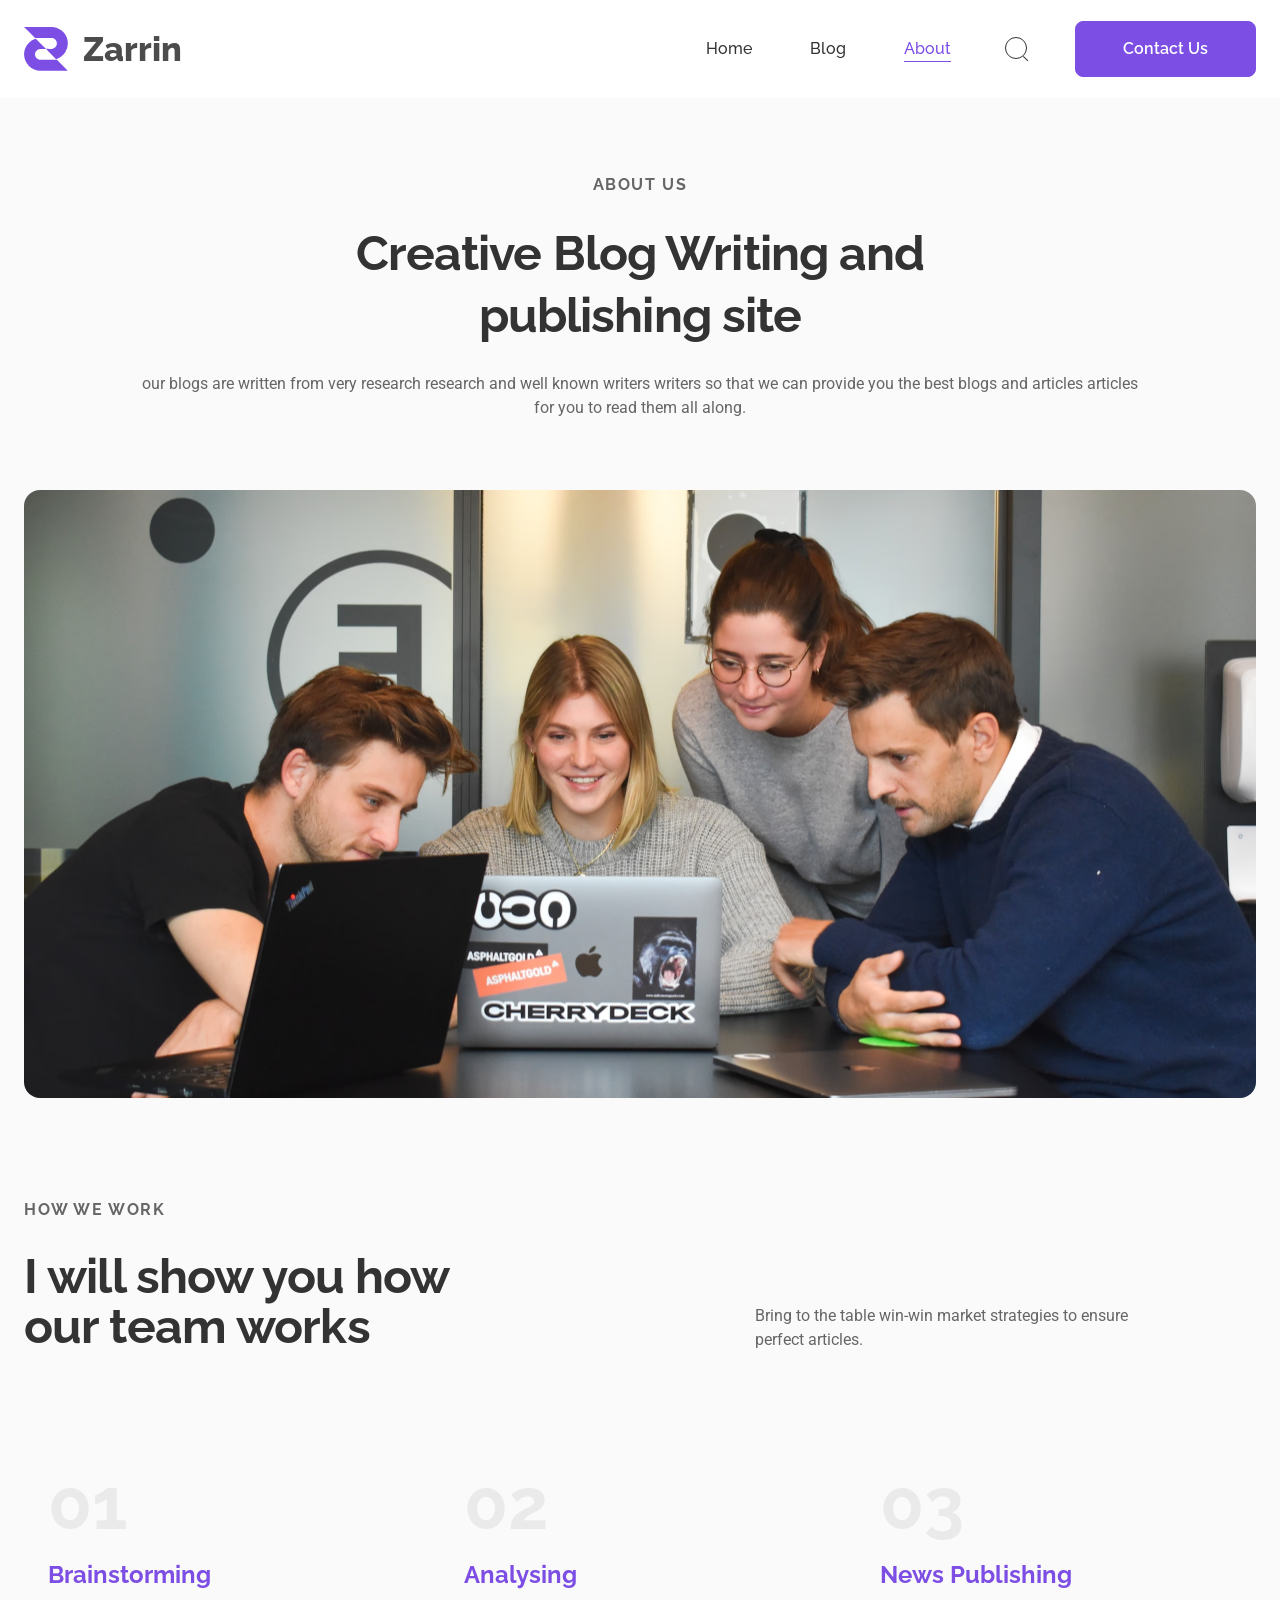
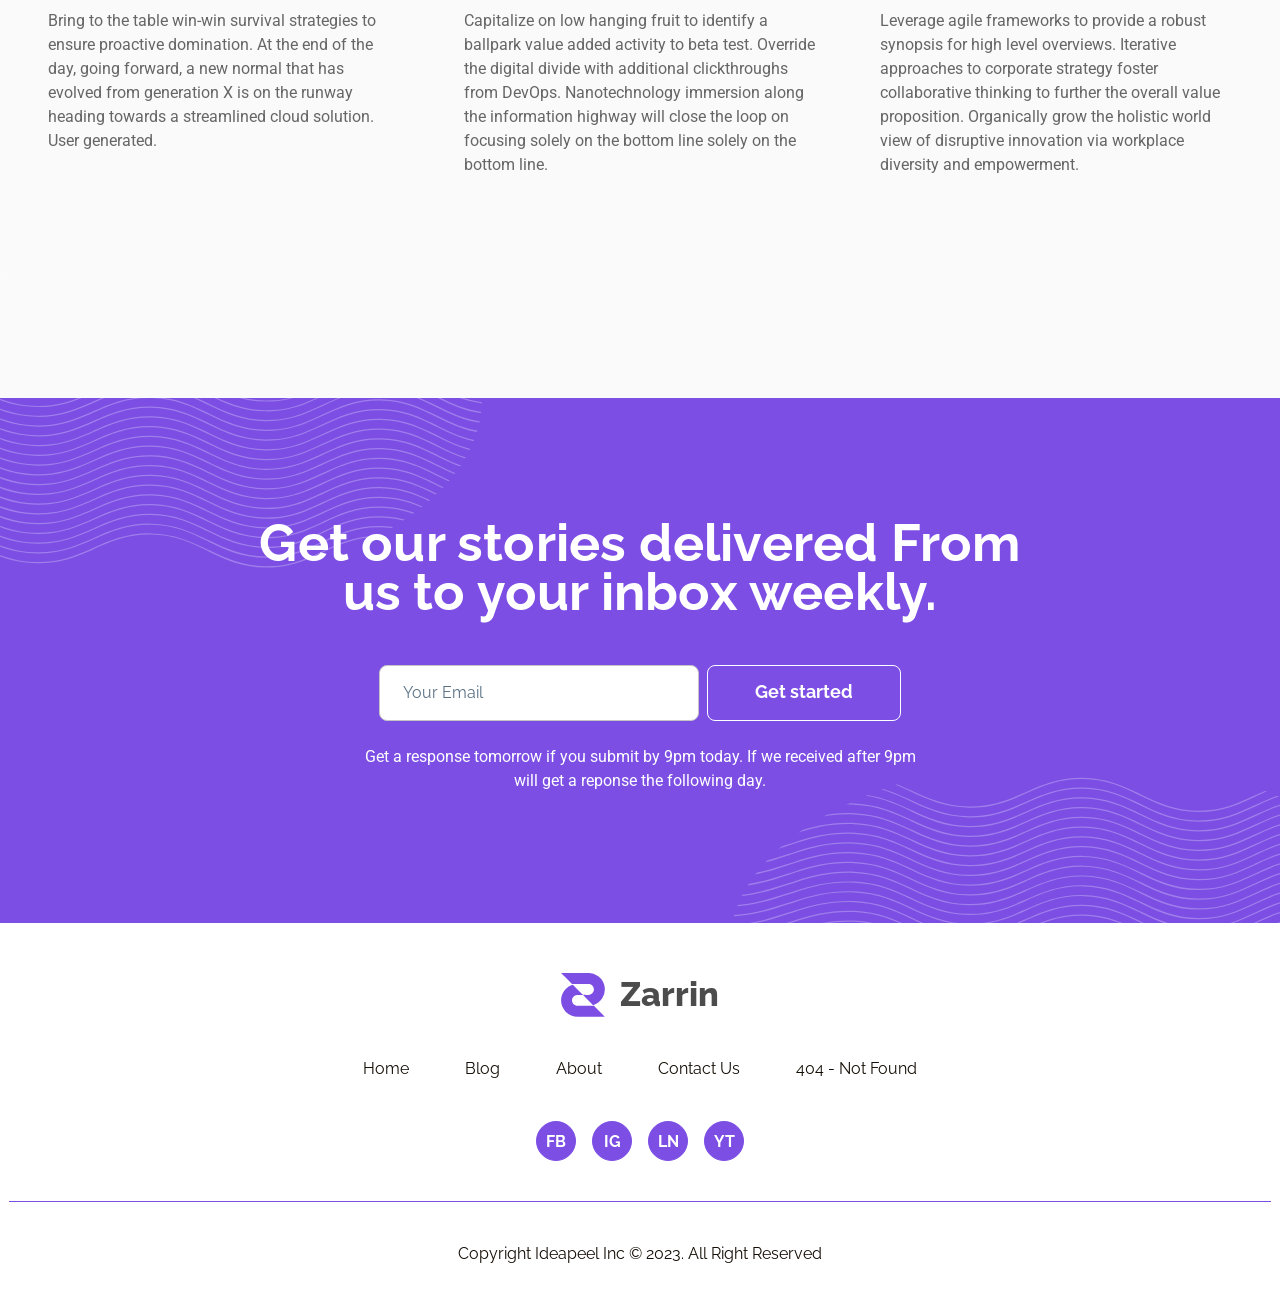
==== commit 4747d29b: "Updates" ====
--- a/about.html
+++ b/about.html
@@ -8,12 +8,12 @@
 		<meta name="viewport" content="width=device-width, initial-scale=1.0">
 		<link rel="shortcut icon" href="./assets/img/favicon.ico">
 		<title>About</title>
-		<link rel="modulepreload" crossorigin href="./js/common.min.js?v=1791972905539">
-		<script type="module" crossorigin="" src="./js/popup.min.js?v=1791972905539"></script>
-		<script type="module" crossorigin="" src="./js/blockhead.min.js?v=1791972905539"></script>
-		<link rel="stylesheet" crossorigin="" href="./css/popup.min.css?v=1791972905539">
-		<link rel="stylesheet" crossorigin="" href="./css/blockhead.min.css?v=1791972905539">
-		<link rel="stylesheet" crossorigin="" href="./css/about.min.css?v=1791972905539">
+		<link rel="modulepreload" crossorigin href="./js/common.min.js?v=1792598726674">
+		<script type="module" crossorigin="" src="./js/popup.min.js?v=1792598726674"></script>
+		<script type="module" crossorigin="" src="./js/blockhead.min.js?v=1792598726674"></script>
+		<link rel="stylesheet" crossorigin="" href="./css/popup.min.css?v=1792598726674">
+		<link rel="stylesheet" crossorigin="" href="./css/blockhead.min.css?v=1792598726674">
+		<link rel="stylesheet" crossorigin="" href="./css/about.min.css?v=1792598726674">
 	</head>
 	<body>
 		<div class="wrapper">
@@ -76,7 +76,8 @@
 					<div class="about__container">
 						<div data-fls-blockhead="" class="about__blockhead blockhead blockhead--text-center">
 							<div class="blockhead__content">
-								<span class="blockhead__label blockhead__label--upper-case">ABOUT Us</span>
+								<span class="blockhead__label blockhead__label--upper-case">ABOUT
+                    Us</span>
 								<h1 id="about-title" data-fls-title="" class="blockhead__title title">
 									Creative Blog Writing and
 									<br>
@@ -84,7 +85,10 @@
 								</h1>
 								<div id="about-desc" class="blockhead__text blockhead__text--1010">
 									<p>
-										our blogs are written from very research research and well known writers writers so that  we can provide you the best blogs and articles articles for you to read them all along.
+										our blogs are written from very research research and
+                        well known writers writers so that we can provide you
+                        the best blogs and articles articles for you to read
+                        them all along.
 									</p>
 								</div>
 							</div>
@@ -100,63 +104,95 @@
 				</section>
 				<section data-fls-about="" class="page__team-work team-work" aria-labelledby="team-work-title" aria-describedby="team-work-desc">
 					<div class="team-work__container">
-						<div data-fls-blockhead="" class="team-work__blockhead blockhead">
+						<div data-fls-watcher="" data-fls-watcher-once="" data-fls-blockhead="" class="team-work__blockhead blockhead">
 							<div class="blockhead__content">
 								<div class="blockhead__inner">
-									<span class="blockhead__label blockhead__label--upper-case">HOW we WORK</span>
-									<h2 id="team-work-title" data-fls-title="" class="blockhead__title title">I will show you how our team works</h2>
+									<span class="blockhead__label blockhead__label--upper-case">HOW
+                        we WORK</span>
+									<h2 id="team-work-title" data-fls-title="" class="blockhead__title title">I will show you how our
+                        team works</h2>
 								</div>
 								<div id="team-work-desc" class="blockhead__text blockhead__text--416">
-									<p>Bring to the table win-win market strategies to ensure perfect articles.</p>
-								</div>
-							</div>
-						</div>
-						<ul class="team-work__list">
-							<li class="team-work__item item-team-work">
-								<a href="#" class="item-team-work__link">
-									<div class="item-team-work__content">
-										<h3 class="item-team-work__title">Brainstorming</h3>
-										<div class="item-team-work__text">
-											<p>
-												Bring to the table win-win survival strategies to ensure proactive domination. At the end of the day, going forward, a new normal that has evolved from generation X is on the runway heading towards a streamlined cloud solution. User generated.
-											</p>
+									<p>
+										Bring to the table win-win market strategies to ensure
+                        perfect articles.
+									</p>
+								</div>
+							</div>
+						</div>
+						<ul data-fls-watcher="" data-fls-watcher-once="" class="team-work__list">
+							<div class="team-work__inner">
+								<li class="team-work__item item-team-work">
+									<a href="#" class="item-team-work__link">
+										<div class="item-team-work__content">
+											<h3 class="item-team-work__title">Brainstorming</h3>
+											<div class="item-team-work__text">
+												<p>
+													Bring to the table win-win survival
+                                    strategies to ensure proactive domination.
+                                    At the end of the day, going forward, a new
+                                    normal that has evolved from generation X is
+                                    on the runway heading towards a streamlined
+                                    cloud solution. User generated.
+												</p>
+											</div>
+											<div class="item-team-work__actions">
+												<span>Learn More</span>
+											</div>
 										</div>
-										<div class="item-team-work__actions">
-											<span>Learn More</span>
+									</a>
+								</li>
+							</div>
+							<div class="team-work__inner">
+								<li class="team-work__item item-team-work">
+									<a href="#" class="item-team-work__link">
+										<div class="item-team-work__content">
+											<h3 class="item-team-work__title">Analysing</h3>
+											<div class="item-team-work__text">
+												<p>
+													Capitalize on low hanging fruit to identify
+                                    a ballpark value added activity to beta
+                                    test. Override the digital divide with
+                                    additional clickthroughs from DevOps.
+                                    Nanotechnology immersion along the
+                                    information highway will close the loop on
+                                    focusing solely on the bottom line solely on
+                                    the bottom line.
+												</p>
+											</div>
+											<div class="item-team-work__actions">
+												<span>Learn More</span>
+											</div>
 										</div>
-									</div>
-								</a>
-							</li>
-							<li class="team-work__item item-team-work">
-								<a href="#" class="item-team-work__link">
-									<div class="item-team-work__content">
-										<h3 class="item-team-work__title">Analysing</h3>
-										<div class="item-team-work__text">
-											<p>
-												Capitalize on low hanging fruit to identify a ballpark value added activity to beta test. Override the digital divide with additional clickthroughs from DevOps. Nanotechnology immersion along the information highway will close the loop on focusing solely on the bottom line solely on the bottom line.
-											</p>
+									</a>
+								</li>
+							</div>
+							<div class="team-work__inner">
+								<li class="team-work__item item-team-work">
+									<a href="#" class="item-team-work__link">
+										<div class="item-team-work__content">
+											<h3 class="item-team-work__title">News
+                                    Publishing</h3>
+											<div class="item-team-work__text">
+												<p>
+													Leverage agile frameworks to provide a
+                                        robust synopsis for high level
+                                        overviews. Iterative approaches to
+                                        corporate strategy foster collaborative
+                                        thinking to further the overall value
+                                        proposition. Organically grow the
+                                        holistic world view of disruptive
+                                        innovation via workplace diversity and
+                                        empowerment.
+												</p>
+											</div>
+											<div class="item-team-work__actions">
+												<span>Learn More</span>
+											</div>
 										</div>
-										<div class="item-team-work__actions">
-											<span>Learn More</span>
-										</div>
-									</div>
-								</a>
-							</li>
-							<li class="team-work__item item-team-work">
-								<a href="#" class="item-team-work__link">
-									<div class="item-team-work__content">
-										<h3 class="item-team-work__title">News Publishing</h3>
-										<div class="item-team-work__text">
-											<p>
-												Leverage agile frameworks to provide a robust synopsis for high level overviews. Iterative approaches to corporate strategy foster collaborative thinking to further the overall value proposition. Organically grow the holistic world view of disruptive innovation via workplace diversity and empowerment.
-											</p>
-										</div>
-										<div class="item-team-work__actions">
-											<span>Learn More</span>
-										</div>
-									</div>
-								</a>
-							</li>
+									</a>
+								</li>
+							</div>
 						</ul>
 					</div>
 				</section>
--- a/css/popup.min.css
+++ b/css/popup.min.css
@@ -1 +1 @@
-@import url("https://fonts.googleapis.com/css2?family=Raleway:ital,wght@0,400;0,500;0,600;0,700;0,800;1,400&display=swap");@import url("https://fonts.googleapis.com/css2?family=Roboto:wght@400;500;700&display=swap");*{border:0;margin:0;padding:0}*,:after,:before{box-sizing:border-box}:after,:before{display:inline-block}body,html{height:100%}body{line-height:1;scrollbar-gutter:stable;-ms-text-size-adjust:100%;-moz-text-size-adjust:100%;-webkit-text-size-adjust:100%;-webkit-font-smoothing:antialiased;-moz-osx-font-smoothing:grayscale}button,input,textarea{background-color:transparent;color:inherit;font-family:inherit;font-size:inherit;line-height:inherit}input,textarea{width:100%}label{display:inline-block}button,option,select{cursor:pointer}a{color:inherit;display:inline-block;text-decoration:none}ul li{list-style:none}img{height:auto;max-width:100%;vertical-align:middle}h1,h2,h3,h4,h5,h6{font-size:inherit;font-weight:inherit}address{font-style:normal}.visually-hidden:not(:focus):not(:active){height:.0625rem;overflow:hidden;position:absolute;width:.0625rem;clip:rect(0 0 0 0);clip-path:inset(50%);white-space:nowrap}@font-face{font-display:swap;font-family:iconfont;src:url(../assets/fonts/iconfont.woff2?c3809a03ccf734c679c5c39a4c90d11b) format("woff2")}[class*="--icon-"]:before{font-family:iconfont}[class*="--icon-search"]:before{content:"\f101"}[class*="--icon-phone"]:before{content:"\f102"}[class*="--icon-mail"]:before{content:"\f103"}[class*="--icon-home"]:before{content:"\f104"}:root{--gray:#666;--gray-4c:#4c4c4c;--gray-c4:#c4c4c4;--gray-light:#dadada;--darkGray:#333;--lightGray:#999;--purple:#7c4ee4;--white:#fff;--black:#150e06;--main-bg:#fafafa;--dark-cyan:#5a7184;--white-27:hsla(0,0%,100%,.27);--error:#800e0e;--percent:92;--radius:1rem;--gray-7a:#7a7a7a;--border-radius:1rem;--spring-bounce:cubic-bezier(0.22,1,0.36,1);--spring-bounce-2:linear(0,0.003 0.5%,0.013 1%,0.029 1.6%,0.051 2.2%,0.112 3.6%,0.311 7.7%,0.404 9.8%,0.459 11.2%,0.51 12.6%,0.557 14%,0.602 15.5%,0.645 17.1%,0.683 18.7%,0.72 20.4%,0.754 22.2%,0.785 24.1%,0.813 26%,0.838 28%,0.861 30.2%,0.882 32.4%,0.9 34.8%,0.917 37.3%,0.931 40%,0.944 42.8%,0.955 45.9%,0.965 49.2%,0.972 52.7%,0.984 60.5%,0.992 70.2%,0.997 82.5%,1);--boop-spring:linear(0,0.011,0.045 1.4%,0.184 3%,0.913 8.2%,1.156,1.304 12.3%,1.345,1.365,1.367,1.359 15.8%,1.31 17.5%,1.027 23.1%,0.937 25.3%,0.888 27.1%,0.873,0.866 29%,0.867,0.88,0.905 33.5%,0.982 37.5%,1.014 39.4%,1.038,1.049 43.7% 45.2%,1.044 46.7%,0.995 54.2%,0.986,0.982 58.4%,0.984 61.5%,1.002 68.9%,1.006 72.9%,0.998 87.3%,1.001);--boop-spring-duration:1.35s}body{background-color:var(--main-bg);color:var(--gray);font-family:Roboto,sans-serif;font-size:1rem;line-height:1.5;min-width:20rem}[data-fls-scrolllock] body{overflow:hidden;overscroll-behavior:none;touch-action:none}.wrapper{display:flex;flex-direction:column;min-height:100%;overflow:clip}.wrapper>main{flex:1 1 auto}.wrapper>*{min-width:0}[class*=__container]{margin:0 auto;max-width:78.875rem;padding-left:.9375rem;padding-right:.9375rem}.menu{flex-grow:1}.menu__link{color:var(--darkGray);font-family:Raleway,sans-serif;font-weight:500;line-height:1.5;position:relative;transition:color .3s var(--spring-bounce) 0s}.menu__link:after{background-color:var(--purple);bottom:0;content:"";height:.0625rem;left:50%;position:absolute;transition:width .3s var(--spring-bounce),left .3s var(--spring-bounce);width:0}html:not([data-fls-touch]) .menu__link:hover{color:var(--purple)}html:not([data-fls-touch]) .menu__link:hover:after{background-color:var(--purple);left:0;width:100%}.icon-menu{display:none}.header{background-color:var(--white);left:0;position:sticky;right:0;top:0;z-index:99}.header__body{padding-bottom:.375rem;padding-top:.375rem;transition:min-height .3s ease}.header__actions,.header__body{align-items:center;display:flex}.header__actions{position:relative;z-index:3}.header__icon-menu{display:none}.footer{background-color:var(--white);color:var(--black);font-family:Raleway,sans-serif;position:relative;z-index:3}.footer__body{align-items:center;display:flex;flex-direction:column}.footer__logo{opacity:0;translate:0 1%;will-change:translate,opacity}.--watcher-view .footer__logo{animation:show-footer-title .4s ease .2s forwards}@keyframes show-footer-title{0%{opacity:0;translate:0 1%}to{opacity:1;translate:0 0}}.footer__list{align-items:center;display:flex;flex-wrap:wrap;justify-content:center;row-gap:.625rem}.footer__link{position:relative;transition:color .3s var(--spring-bounce) 0s}.footer__link:after{background-color:var(--purple);bottom:0;content:"";height:.0625rem;left:50%;position:absolute;transition:width .3s var(--spring-bounce),left .3s var(--spring-bounce);width:0}html:not([data-fls-touch]) .footer__link:hover{color:var(--purple)}html:not([data-fls-touch]) .footer__link:hover:after{background-color:var(--purple);left:0;width:100%}.footer__copy{border-top:.0625rem solid var(--purple);margin-inline:-.9375rem;text-align:center}.footer__copy p{padding-inline:.9375rem}.footer__copy p:not(:last-child){margin-bottom:.625rem}.footer__copy{opacity:0;translate:0 1%;will-change:translate,opacity}.--watcher-view .footer__copy{animation:show-footer-copy .4s var(--spring-bounce) forwards .3s}@keyframes show-footer-copy{0%{opacity:0;translate:0 1%}to{opacity:1;translate:0 0}}.footer__item{opacity:0;transition-property:opacity,translate;will-change:translate,opacity}.--watcher-view .footer__item{transition-duration:.3s}.--watcher-view .footer__item:first-child{transition-delay:62ms}.--watcher-view .footer__item:nth-child(2){transition-delay:.124s}.--watcher-view .footer__item:nth-child(3){transition-delay:.186s}.--watcher-view .footer__item:nth-child(4){transition-delay:.248s}.--watcher-view .footer__item:nth-child(5){transition-delay:.31s}.--watcher-view .footer__item:nth-child(6){transition-delay:.372s}.--watcher-view .footer__item:nth-child(7){transition-delay:.434s}.--watcher-view .footer__item:nth-child(8){transition-delay:.496s}.--watcher-view .footer__item:nth-child(9){transition-delay:.558s}.--watcher-view .footer__item{opacity:1}.social{column-gap:1rem;flex-wrap:wrap;row-gap:.3125rem}.social,.social__link{display:flex;justify-content:center}.social__link{align-items:center;background-color:var(--purple);border:.0625rem solid var(--purple);border-radius:50%;color:var(--white);font-weight:700;height:2.5rem;padding-top:.125rem;text-align:center;transition:background-color .3s var(--spring-bounce) 0s,color .3s var(--spring-bounce) 0s;width:2.5rem}html:not([data-fls-touch]) .social__link:hover{background-color:var(--white);color:var(--purple)}.social__item{opacity:0;transition-property:opacity,translate;translate:0 10%;will-change:translate,opacity}.--watcher-view .social__item{transition-duration:.4s}.--watcher-view .social__item:first-child{transition-delay:.05s}.--watcher-view .social__item:nth-child(2){transition-delay:.1s}.--watcher-view .social__item:nth-child(3){transition-delay:.15s}.--watcher-view .social__item:nth-child(4){transition-delay:.2s}.--watcher-view .social__item:nth-child(5){transition-delay:.25s}.--watcher-view .social__item:nth-child(6){transition-delay:.3s}.--watcher-view .social__item:nth-child(7){transition-delay:.35s}.--watcher-view .social__item:nth-child(8){transition-delay:.4s}.--watcher-view .social__item:nth-child(9){transition-delay:.45s}.--watcher-view .social__item{opacity:1;translate:0 0}input[type=email],input[type=tel],input[type=text],textarea{-webkit-appearance:none;-moz-appearance:none;appearance:none}.input{background-color:var(--white);border:.0625rem solid var(--gray-c4);border-radius:.5rem;color:var(--dark-cyan);display:block;font-family:Raleway,sans-serif;min-height:3.375rem;padding:.9375rem;transition:border-color .3s var(--spring-bounce);width:100%}html:not([data-fls-touch]) .input:focus-visible::placeholder,html:not([data-fls-touch]) .input:hover::placeholder{color:var(--black)}html:not([data-fls-touch]) .input:focus-visible,html:not([data-fls-touch]) .input:hover{border-color:var(--dark-cyan)}.input[placeholder]:not([data-fls-placeholder-nohiden])::placeholder{color:var(--dark-cyan);transition:opacity .3s var(--spring-bounce),color .3s var(--spring-bounce)}.input[placeholder]:not([data-fls-placeholder-nohiden]):focus::placeholder{opacity:0}textarea.input{min-height:10.8125rem;padding:.9375rem;resize:vertical}[data-fls-form-error]{color:var(--error);font-size:.875rem}.form{background-color:var(--white);box-shadow:.4375rem .5rem 3.375rem 0 rgba(124,78,228,.07);font-family:Raleway,sans-serif;margin:0 auto;max-width:48rem}.form,.form__body{display:grid}.form__row{display:flex;width:100%}.form__column{flex:0 1 50%}.form__column--text-area{flex:0 1 100%}.form__label{color:var(--gray-4c);font-weight:600;letter-spacing:.005rem;line-height:1.75}.button,.form__actions{text-align:center}.button{align-items:center;background-color:var(--purple);border:.0625rem solid var(--purple);border-radius:.5rem;color:var(--white);display:inline-flex;font-family:Raleway,sans-serif;font-weight:700;justify-content:center;line-height:1.4;transition:color .3s var(--spring-bounce) 0s,background-color .3s var(--spring-bounce) 0s}html:not([data-fls-touch]) .button:focus-visible,html:not([data-fls-touch]) .button:hover{background-color:transparent;color:var(--purple)}.button--white{background-color:var(--white);border-color:var(--white);color:var(--darkGray);padding-block:1rem;padding-inline:2.9375rem}html:not([data-fls-touch]) .button--white:focus-visible,html:not([data-fls-touch]) .button--white:hover{background-color:transparent;color:var(--white)}.button--link{background-color:transparent;border:none;color:#7c4ee4;font-family:Roboto,sans-serif;padding-block:0!important;padding-inline:0!important;text-decoration-line:underline;transition:text-decoration-color .2s ease 0s}html:not([data-fls-touch]) .button--link:focus-visible,html:not([data-fls-touch]) .button--link:hover{text-decoration-color:transparent}.button--transparent{background-color:transparent}.button--600{font-weight:600}.button--small{color:var(--purple);font-size:.875rem;padding-block:.875rem;padding-inline:1.875rem}html:not([data-fls-touch]) .button--small:focus-visible,html:not([data-fls-touch]) .button--small:hover{background-color:var(--purple);color:var(--white)}.button--big{color:var(--white);line-height:1.04;padding-block:1.10346875rem;padding-inline:2.0625rem}html:not([data-fls-touch]) .button--big:focus-visible,html:not([data-fls-touch]) .button--big:hover{background-color:var(--white);color:var(--purple)}.button--send{border-radius:.25rem}.fls-preloader{align-items:center;background-color:var(--white);color:var(--purple);display:flex;height:100%;justify-content:center;left:0;pointer-events:none;position:fixed;top:0;transition:all .3s 0s;width:100%;z-index:-1}.fls-preloader__body{display:flex;flex-direction:column;max-width:31.25rem;padding:.93rem}.fls-preloader__counter{font-size:10rem;font-variant-numeric:tabular-nums}[data-fls-preloader-loaded] .fls-preloader{opacity:0;visibility:hidden}.title{color:var(--darkGray);font-family:Raleway,sans-serif;font-weight:700;letter-spacing:-.055rem;line-height:1.04;text-wrap:balance}.title--112{font-family:Roboto,sans-serif;letter-spacing:.1875rem}.title--64{color:#fff;letter-spacing:normal;line-height:1.34}.title--52{color:#fff;font-size:3.25rem;letter-spacing:.0125rem}.title--32{letter-spacing:-.0625rem;line-height:1.4}.title--24{line-height:1.33;text-wrap:wrap}.title--white{color:var(--white)}.subscribe{background-color:var(--purple);position:relative}.subscribe__decor-bottom,.subscribe__decor-top{max-width:100%;object-fit:cover;position:absolute}.subscribe__decor-top{left:-15.833333%;top:-35.515982%}.subscribe__decor-bottom{bottom:-40.753425%;right:-17.680556%}.subscribe__body{display:grid;place-content:center}.subscribe__title{max-width:48rem;opacity:0;text-align:center;text-wrap:wrap;translate:0 1%;will-change:translate,opacity}.--watcher-view .subscribe__title{animation:show-subscribe-title .4s ease .2s forwards}@keyframes show-subscribe-title{0%{opacity:0;translate:0 1%}to{opacity:1;translate:0 0}}.subscribe__text{color:var(--white);margin:0 auto;max-width:34.6875rem;opacity:0;text-align:center;translate:0 1%;will-change:translate,opacity}.--watcher-view .subscribe__text{animation:show-subscribe-text .4s ease .4s forwards}@keyframes show-subscribe-text{0%{opacity:0;translate:0 1%}to{opacity:1;translate:0 0}}.form-subscribe{display:flex;gap:.5rem}.form-subscribe__line{line-height:1.5}.form-subscribe__input{padding-inline:1.4375rem}html:not([data-fls-touch]) .form-subscribe__input:focus-visible,html:not([data-fls-touch]) .form-subscribe__input:hover{border-color:var(--black)}.form-subscribe__button{min-height:3.5rem}.form-subscribe{opacity:0;translate:0 1%;will-change:translate,opacity}.--watcher-view .form-subscribe{animation:show-subscribe-form .4s ease .3s forwards}@keyframes show-subscribe-form{0%{opacity:0;translate:0 1%}to{opacity:1;translate:0 0}}.search-bar{align-items:center;background-color:var(--white);border:.0625rem solid var(--gray-light);box-shadow:0 1.3125rem 2.75rem 0 rgba(0,0,0,.04);display:flex;gap:.625rem;left:50%;opacity:0;pointer-events:none;position:absolute;transform:translate(-50%);transition:opacity .3s var(--spring-bounce),visibility 0s linear .3s;visibility:hidden;width:100%}.search-bar[data-fls-search-bar-open]{opacity:1;pointer-events:auto;transition:opacity .3s ease,visibility 0s linear 0s;visibility:visible}.search-bar__input{padding-inline:1.4375rem}.search-bar__button svg{display:none}.search{align-items:center;display:flex;justify-content:center}html:not([data-fls-touch]) .search:focus-visible,html:not([data-fls-touch]) .search:hover{background-color:var(--purple)}html:not([data-fls-touch]) .search:focus-visible[aria-expanded=true] .search__icon:before,html:not([data-fls-touch]) .search:hover[aria-expanded=true] .search__icon:before{background:var(--white)}html:not([data-fls-touch]) .search:focus-visible .search__icon:before,html:not([data-fls-touch]) .search:hover .search__icon:before{border-color:var(--white)}html:not([data-fls-touch]) .search:focus-visible .search__icon:after,html:not([data-fls-touch]) .search:hover .search__icon:after{background:var(--white)}.search__icon{display:block;height:1.4375rem;position:relative;width:1.4375rem}.search__icon:after,.search__icon:before{background:var(--darkGray);border-radius:.0625rem;content:"";position:absolute;transition:transform .3s ease,width .3s ease,height .3s ease,top .3s ease,left .3s ease,border-color .3s var(--spring-bounce),background .3s var(--spring-bounce),border-radius .3s var(--spring-bounce);will-change:transform,width,height,top,left,border-color,border-radius}.search__icon:before{background:transparent;border:.0625rem solid var(--darkGray);border-radius:50%;height:1.375rem;left:0;top:0;width:1.375rem}.search__icon:after{height:.4375rem;left:1.25rem;top:1.11875rem;transform:rotate(-45deg);width:.0625rem}[aria-expanded=true] .search__icon:before{background:var(--darkGray);border:none;border-radius:.0625rem;height:.0625rem;left:0;top:50%;transform:rotate(45deg) translateY(-50%);width:100%}[aria-expanded=true] .search__icon:after{height:.0625rem;left:0;top:50%;transform:rotate(-45deg) translateY(-50%);width:100%}[data-fls-logo]{align-items:center;display:flex;position:relative;z-index:3}[data-fls-logo] path{fill:var(--purple);transition:fill .3s var(--spring-bounce)}[data-fls-logo] span{color:var(--gray-4c);font-family:Raleway,sans-serif;font-weight:800;line-height:1.2;transition:color .3s var(--spring-bounce)}html:not([data-fls-touch]) [class*=__link-logo]:focus-visible path,html:not([data-fls-touch]) [class*=__link-logo]:hover path{fill:var(--black)}html:not([data-fls-touch]) [class*=__link-logo]:focus-visible span,html:not([data-fls-touch]) [class*=__link-logo]:hover span{color:var(--black)}.boop-target{scale:1;transition:transform var(--boop-spring) var(--boop-spring-duration),scale var(--boop-spring) var(--boop-spring-duration);will-change:transform,scale}.boop-target.is-booped{scale:1.05;transform:rotate(-10deg)}.boop-target--2.is-booped{scale:1.03;transform:rotate(-5deg);--boop-spring-duration:0.9s}body:after{background-color:rgba(0,0,0,.5);content:"";height:100%;left:0;opacity:0;pointer-events:none;position:fixed;top:0;transition:opacity .2s ease-in 0s;width:100%;z-index:149}[data-fls-popup-open] body:after{opacity:1}[data-fls-popup]{bottom:0;left:0;pointer-events:none;position:fixed;right:0;top:0;transition:visibility .8s ease 0s;visibility:hidden}[data-fls-popup][data-fls-popup-active]{overflow:auto;pointer-events:auto;visibility:visible;z-index:150}[data-fls-popup-active] [data-fls-popup-body]{opacity:1;scale:1;visibility:visible}[data-fls-popup-wrapper]{align-items:center;display:flex;flex:1 1 auto;flex-direction:column;justify-content:center;min-height:100%;width:100%}[data-fls-popup-body]{background-color:var(--white);max-width:56.25rem;opacity:0;scale:.5;transition:scale .4s var(--spring-bounce),opacity .2s ease-in 0s,visibility .2s ease-in 0s;visibility:hidden;width:100%}.popup--message [data-fls-popup-body]{display:grid;place-items:center;width:auto}.popup{z-index:3}.popup__text{text-align:center}.popup__text p:not(:last-child){margin-bottom:.3125rem}.popup__close{align-items:center;align-self:flex-end;border:.0625rem solid var(--purple);border-radius:50%;display:flex;justify-content:center;transition:background-color .3s var(--spring-bounce)}.popup__close svg{height:1.25rem;width:1.25rem}.popup__close path{stroke:var(--purple);stroke-width:.0625rem;transition:stroke .3s var(--spring-bounce)}html:not([data-fls-touch]) .popup__close:focus-visible,html:not([data-fls-touch]) .popup__close:hover{background-color:var(--purple)}html:not([data-fls-touch]) .popup__close:focus-visible path,html:not([data-fls-touch]) .popup__close:hover path{stroke:var(--white)}.popup__form .form{background-color:var(--white);box-shadow:none;max-width:100%;padding-top:0}.popup__head{align-items:flex-start;display:flex;flex-direction:column-reverse;gap:1.25rem}.popup__title{align-self:center;text-align:center}.popup__button{width:50%}@media (max-width:61.99875em){body{line-height:1.4}.title--64{line-height:1.28}.title--32{line-height:1.3}}@media (width <= 55.81125em){.subscribe__decor-top{height:15.625rem;width:25rem}.subscribe__decor-bottom{height:15.625rem;width:31.25rem}.subscribe__container{padding-bottom:4.6875rem;padding-top:4.6875rem}}@media (max-width:55.81125em){.--watcher-view .footer__logo{animation:show-footer-title .3s ease .2s forwards}.--watcher-view .footer__copy{animation:show-footer-copy .3s ease .3s forwards}.subscribe__decor-bottom,.subscribe__decor-top{display:none}.--watcher-view .subscribe__title{animation:show-subscribe-title .3s ease .2s forwards}.--watcher-view .subscribe__text{animation:show-subscribe-text .3s ease .4s forwards}.--watcher-view .form-subscribe{animation:show-subscribe-form .3s ease .3s forwards}[data-fls-popup-body]{scale:1;transition:opacity .2s ease-in 0s,visibility .2s ease-in 0s}}@media (width <= 47.99875em){.search-bar{padding-block:.9375rem}.popup__form .form,.popup__head,.search-bar{padding-inline:.9375rem}}@media (max-width:47.99875em){.title--64{line-height:1.2}.popup__button{width:100%}}@media (width <= 38.18625em){.header__body{min-height:2.8125rem}.footer__logo[data-fls-logo] svg{width:2.5rem}.footer__logo[data-fls-logo] span{font-size:1.75rem}[data-fls-logo] svg{width:1.75rem}[data-fls-logo] span{font-size:1.25rem}}@media (max-width:38.18625em) and (width <= 20em){.menu__body{padding-top:4.6875rem}.menu__item{padding-bottom:.875rem}}@media (max-width:38.18625em) and (any-hover:none){.icon-menu{cursor:default}}@media (max-width:38.18625em){.menu__body{height:100dvh;overflow:auto;padding-bottom:1.875rem;padding-left:.9375rem;padding-right:.9375rem}.menu__body,.menu__body:before{background-color:var(--white);position:fixed;right:-100%;top:0;transition:right .3s;width:100%}.menu__body:before{content:"";height:3.85rem;z-index:2}[data-fls-menu-open] .menu__body,[data-fls-menu-open] .menu__body:before{right:0}.menu__list{text-align:right}.menu__item:last-child{padding-bottom:0}.menu__link{font-size:1.875rem}.icon-menu{display:block;height:.875rem;position:relative;width:.875rem;z-index:5}.icon-menu span,.icon-menu:after,.icon-menu:before{background-color:var(--black);border-radius:.625rem;content:"";height:.125rem;position:absolute;right:0;transition:all .3s ease 0s;width:100%}.icon-menu:before{top:0}.icon-menu:after{bottom:0}.icon-menu span{top:calc(50% - .0625rem)}[data-fls-menu-open] .icon-menu{height:1.125rem;width:1.125rem}[data-fls-menu-open] .icon-menu span{width:0}[data-fls-menu-open] .icon-menu:before{top:calc(50% - .0625rem);transform:rotate(-45deg)}[data-fls-menu-open] .icon-menu:after{bottom:calc(50% - .0625rem);transform:rotate(45deg)}.header__icon-menu{display:grid;height:2.125rem;place-content:center;position:relative;width:2.125rem}.header__icon-menu svg{inset:0;position:absolute}.header__icon-menu svg circle{transition:stroke-dashoffset .3s ease 0s}[data-fls-menu-open] .header__icon-menu svg{--percent:0}.button--600{font-size:.875rem!important;padding-block:.875rem!important;padding-inline:1.875rem!important}}@media (width <= 35.75em){.form__row{flex-direction:column}.form__button{width:100%}}@media (width <= 29.99875em){.header__actions{gap:.9375rem}.form{padding-inline:.9375rem}}@media (max-width:29.99875em){.fls-preloader__counter{font-size:8rem}.form-subscribe{flex-direction:column}.search-bar{padding-inline:.625rem}.search-bar__input{border-radius:3.125rem 3.125rem 3.125rem 3.125rem;padding-right:4.0625rem;position:relative}.search-bar__button{aspect-ratio:1!important;border-radius:50%;padding:0!important;position:absolute;right:.625rem;top:50%;transform:translateY(-50%);width:3.375rem!important}.search-bar__button span{display:none}.search-bar__button svg{display:block!important;height:1.375rem!important;width:1.375rem!important}.search-bar__button svg path{fill:var(--white)!important}.popup--message [data-fls-popup-body]{width:100%}}@media (max-width:23.43625em){.button--600{padding-inline:1.25rem!important}}@media (max-width:20.06125em){.fls-preloader__counter{font-size:7rem}}@media (width <= 20em){.header__body{column-gap:.3125rem}.header__actions{gap:.5rem}.footer{padding-bottom:1.875rem;padding-top:1.875rem}.footer__body{gap:1.375rem;padding-bottom:1.375rem}.footer__logo[data-fls-logo]{gap:.75rem}.footer__list{column-gap:1.625rem}.footer__copy{font-size:.875rem;padding-top:1.375rem}[data-fls-form-error]{margin-top:.375rem}.form{gap:1.375rem;padding-bottom:1.875rem;padding-top:1.875rem}.form__body,.form__row{gap:.9375rem}.form__label:not(:last-child){margin-bottom:.1875rem}.button{font-size:.875rem;padding-block:.75rem;padding-inline:1.625rem}.button--link{font-size:1rem}.button--14{font-size:.75rem}.button--big{font-size:1rem}.button--send{padding-block:.9375rem;padding-inline:1.625rem}.title{font-size:1.5rem}.title--112{font-size:3.125rem}.title--64{font-size:2rem}.title--52{font-size:1.5rem}.title--32{font-size:1.375rem}.title--24{font-size:1.125rem}.subscribe__container{padding-bottom:1.875rem;padding-top:1.875rem}.subscribe__body{gap:1rem}.subscribe__title:not(:last-child){margin-bottom:6.25e-8rem}.subscribe__text p:not(:last-child){margin-bottom:.375rem}[data-fls-logo]{gap:.3125rem}[data-fls-popup]{padding-bottom:1.875rem;padding-top:3.5625rem}[data-fls-popup-body]{padding-top:1.25rem}.popup--message [data-fls-popup-body]{gap:1.375rem;padding-block:2.1875rem;padding-inline:.9375rem}.popup__text{font-size:1.125rem}.popup__close{padding:.5rem}.popup__head:not(:last-child){margin-bottom:1.125rem}.popup__title{font-size:1.875rem}}@media (max-width:38.18625em) and (width > 38.18625em){.menu__body{padding-top:5.625rem}}@media (min-width:38.18625em) and (width <= 38.18625em){.menu__list{column-gap:1.875rem}}@media (max-width:38.18625em) and (width > 78.875em){.menu__item{padding-bottom:1.25rem}}@media (min-width:23.43625em) and (width <= 38.18625em){.search{padding:.5rem}}@media (width > 20em) and (width <= 78.875em){.footer{padding-bottom:clamp(1.875rem,1.45037154989375rem + 2.1231422505vw,3.125rem);padding-top:clamp(1.875rem,1.45037154989375rem + 2.1231422505vw,3.125rem)}.footer__body{gap:clamp(1.375rem,.99283439490625rem + 1.9108280255vw,2.5rem);padding-bottom:clamp(1.375rem,.99283439490625rem + 1.9108280255vw,2.5rem)}.footer__logo[data-fls-logo]{gap:clamp(.75rem,.68630573248125rem + .3184713376vw,.9375rem)}.footer__list{column-gap:clamp(1.625rem,.98805732484375rem + 3.1847133758vw,3.5rem)}.footer__copy{font-size:clamp(.875rem,.8325371549875rem + .2123142251vw,1rem);padding-top:clamp(1.375rem,.99283439490625rem + 1.9108280255vw,2.5rem)}[data-fls-form-error]{margin-top:clamp(.375rem,.29007430998125rem + .4246284501vw,.625rem)}.form__label:not(:last-child){margin-bottom:clamp(.1875rem,.081342887475rem + .5307855626vw,.5rem)}.button{font-size:clamp(.875rem,.8325371549875rem + .2123142251vw,1rem);padding-block:clamp(.75rem,.66507430998125rem + .4246284501vw,1rem);padding-inline:clamp(1.625rem,1.1791401273875rem + 2.2292993631vw,2.9375rem)}.button--link{font-size:clamp(1rem,.9575371549875rem + .2123142251vw,1.125rem)}.button--14{font-size:clamp(.75rem,.7075371549875rem + .2123142251vw,.875rem)}.button--big{font-size:clamp(1rem,.9575371549875rem + .2123142251vw,1.125rem)}.button--send{padding-block:clamp(.9375rem,.87380573248125rem + .3184713376vw,1.125rem);padding-inline:clamp(1.625rem,1.49761146496875rem + .6369426752vw,2rem)}.title{font-size:clamp(1.5rem,.990445859875rem + 2.5477707006vw,3rem)}.title--112{font-size:clamp(3.125rem,1.80865180466875rem + 6.5817409766vw,7rem)}.title--64{font-size:clamp(2rem,1.32059447983125rem + 3.3970276008vw,4rem)}.title--52{font-size:clamp(1.5rem,.90552016985rem + 2.9723991507vw,3.25rem)}.title--32{font-size:clamp(1.375rem,1.16268577495rem + 1.0615711253vw,2rem)}.title--24{font-size:clamp(1.125rem,.99761146496875rem + .6369426752vw,1.5rem)}.subscribe__body{gap:clamp(1rem,.83014861995625rem + .8492569002vw,1.5rem)}.subscribe__title:not(:last-child){margin-bottom:clamp(6.25e-8rem,-.50955405639375rem + 2.5477705945vw,1.5rem)}.subscribe__text p:not(:last-child){margin-bottom:clamp(.375rem,.29007430998125rem + .4246284501vw,.625rem)}[data-fls-logo]{gap:clamp(.3125rem,.10018577495rem + 1.0615711253vw,.9375rem)}[data-fls-popup]{padding-bottom:clamp(1.875rem,1.15313163481875rem + 3.6093418259vw,4rem);padding-top:clamp(3.5625rem,2.73447452229375rem + 4.1401273885vw,6rem)}.popup__close{padding:clamp(.5rem,.3513800424625rem + .7430997877vw,.9375rem)}}@media (width > 20em) and (width <= 55.81125em){.subscribe__container{padding-bottom:clamp(1.875rem,.30426454675625rem + 7.8536772662vw,4.6875rem);padding-top:clamp(1.875rem,.30426454675625rem + 7.8536772662vw,4.6875rem)}}@media (width > 20em) and (width <= 47.99875em){.header__body{column-gap:clamp(.3125rem,-1.3393594580125rem + 8.2592972901vw,2.625rem)}.form{gap:clamp(1.375rem,.43745814545rem + 4.6877092727vw,2.6875rem);padding-bottom:clamp(1.875rem,.31243024241875rem + 7.8128487879vw,4.0625rem);padding-top:clamp(1.875rem,.044561141125rem + 9.1521942944vw,4.4375rem)}.form__body{gap:clamp(.9375rem,.62498604848125rem + 1.5625697576vw,1.375rem)}.form__row{gap:clamp(.9375rem,.6696308987rem + 1.3393455065vw,1.3125rem)}[data-fls-popup-body]{padding-top:clamp(1.25rem,.35710299566875rem + 4.4644850217vw,2.5rem)}.popup--message [data-fls-popup-body]{gap:clamp(1.375rem,1.01784119826875rem + 1.7857940087vw,1.875rem)}.popup__text{font-size:clamp(1.125rem,.94642059913125rem + .8928970043vw,1.375rem)}.popup__head:not(:last-child){margin-bottom:clamp(1.125rem,-.30363520693125rem + 7.1431760346vw,3.125rem)}.popup__title{font-size:clamp(1.875rem,1.0713926961rem + 4.0180365195vw,3rem)}}@media (width > 20em) and (width <= 29.99875em){.header__actions{gap:clamp(.5rem,-.375109388675rem + 4.3755469434vw,.9375rem)}.popup--message [data-fls-popup-body]{padding-block:clamp(2.1875rem,.93734373046875rem + 6.2507813477vw,2.8125rem);padding-inline:clamp(.9375rem,-.9377344043rem + 9.3761720215vw,1.875rem)}}@media (min-width:23.43625em){.search{border-radius:50%;transition:background-color .3s var(--spring-bounce) 0s}}@media (min-width:23.43625em) and (width > 78.875em){.search{padding:.75rem}}@media (min-width:23.43625em) and (width > 38.18625em) and (width <= 78.875em){.search{padding:clamp(.5rem,.26537587170625rem + .6144204479vw,.75rem)}}@media (min-width:29.99875em){.form{border-radius:1rem}.subscribe__title{line-height:.95}.form-subscribe{align-items:center;justify-content:center}.form-subscribe__line{flex:0 1 20rem}.form-subscribe__button{align-self:start}.search-bar__button{align-self:start;min-height:3.4375rem}[data-fls-popup]{padding-inline:.625rem}[data-fls-popup-body]{border-radius:1rem}.popup__form .form{border-radius:0 0 1rem 1rem}}@media (width > 29.99875em) and (width <= 61.99875em){.header__actions{gap:clamp(.9375rem,-.234326171875rem + 3.90625vw,2.1875rem)}}@media (width > 29.99875em) and (width <= 47.99875em){.form{padding-inline:clamp(.9375rem,-4.06229166666875rem + 16.6666666667vw,3.9375rem)}}@media (width > 29.99875em){.popup--message [data-fls-popup-body]{padding-block:2.8125rem;padding-inline:1.875rem}}@media (min-width:38.18625em){.menu__list{align-items:center;display:flex;flex-wrap:wrap;justify-content:flex-end;row-gap:.1875rem}.menu__link{padding-bottom:.0625rem}.menu__link--active{color:var(--purple)}.menu__link--active:after{background-color:var(--purple);left:0;width:100%}}@media (width > 38.18625em) and (width <= 78.875em){.header__body{min-height:clamp(2.8125rem,-.29626969985625rem + 8.1410709348vw,6.125rem)}.footer__logo[data-fls-logo] svg{width:clamp(2.5rem,2.26537587170625rem + .6144204479vw,2.75rem)}.footer__logo[data-fls-logo] span{font-size:clamp(1.75rem,1.3980638075625rem + .9216306719vw,2.125rem)}[data-fls-logo] svg{width:clamp(1.75rem,.8115034868375rem + 2.4576817917vw,2.75rem)}[data-fls-logo] span{font-size:clamp(1.25rem,.42881555098125rem + 2.1504715677vw,2.125rem)}}@media (min-width:38.18625em) and (width > 71.875em){.menu__list{column-gap:3.625rem}}@media (min-width:38.18625em) and (width > 38.18625em) and (width <= 71.875em){.menu__list{column-gap:clamp(1.875rem,-.10862769470625rem + 5.1946124448vw,3.625rem)}}@media (max-width:38.18625em) and (width > 20em) and (width <= 78.875em){.menu__item{padding-bottom:clamp(.875rem,.74761146496875rem + .6369426752vw,1.25rem)}}@media (max-width:38.18625em) and (width > 20em) and (width <= 38.18625em){.menu__body{padding-top:clamp(4.6875rem,3.65650130593125rem + 5.1549934703vw,5.625rem)}}@media (min-width:47.99875em){.search-bar{border-radius:1rem;max-width:46.875rem;top:120%}}@media (width > 47.99875em) and (width <= 78.875em){.search-bar{padding-block:clamp(.9375rem,-.5198929193125rem + 3.0363143193vw,1.875rem);padding-inline:clamp(.9375rem,-.5198929193125rem + 3.0363143193vw,1.875rem)}}@media (width > 47.99875em) and (width <= 61.99875em){.popup__form .form,.popup__head{padding-inline:clamp(.9375rem,-9.34794642856875rem + 21.4285714286vw,3.9375rem)}}@media (width > 47.99875em){.header__body{column-gap:2.625rem}.form{gap:2.6875rem;padding-bottom:4.0625rem;padding-top:4.4375rem;padding-inline:3.9375rem}.form__body{gap:1.375rem}.form__row{gap:1.3125rem}[data-fls-popup-body]{padding-top:2.5rem}.popup--message [data-fls-popup-body]{gap:1.875rem}.popup__text{font-size:1.375rem}.popup__head:not(:last-child){margin-bottom:3.125rem}.popup__title{font-size:3rem}}@media (width > 55.81125em) and (width <= 78.875em){.subscribe__decor-top{height:clamp(15.625rem,-3.733950734375rem + 34.6864668582vw,23.625rem);width:clamp(25rem,-18.1039137445125rem + 77.2315863639vw,42.8125rem)}.subscribe__decor-bottom{height:clamp(15.625rem,-3.733950734375rem + 34.6864668582vw,23.625rem);width:clamp(31.25rem,-10.6439793236125rem + 75.0636821852vw,48.5625rem)}.subscribe__container{padding-bottom:clamp(4.6875rem,-3.630799143675rem + 14.9043412281vw,8.125rem);padding-top:clamp(4.6875rem,-2.11838111755625rem + 12.1944610048vw,7.5rem)}}@media (width > 61.99875em){.header__actions{gap:2.1875rem}.popup__form .form,.popup__head{padding-inline:3.9375rem}}@media (width > 78.875em){.header__body{min-height:6.125rem}.footer{padding-bottom:3.125rem;padding-top:3.125rem}.footer__body{gap:2.5rem;padding-bottom:2.5rem}.footer__logo[data-fls-logo]{gap:.9375rem}.footer__logo[data-fls-logo] svg{width:2.75rem}.footer__logo[data-fls-logo] span{font-size:2.125rem}.footer__list{column-gap:3.5rem}.footer__copy{font-size:1rem;padding-top:2.5rem}[data-fls-form-error]{margin-top:.625rem}.form__label:not(:last-child){margin-bottom:.5rem}.button{font-size:1rem;padding-block:1rem;padding-inline:2.9375rem}.button--link{font-size:1.125rem}.button--14{font-size:.875rem}.button--big{font-size:1.125rem}.button--send{padding-block:1.125rem;padding-inline:2rem}.title{font-size:3rem}.title--112{font-size:7rem}.title--64{font-size:4rem}.title--52{font-size:3.25rem}.title--32{font-size:2rem}.title--24{font-size:1.5rem}.subscribe__decor-top{height:23.625rem;width:42.8125rem}.subscribe__decor-bottom{height:23.625rem;width:48.5625rem}.subscribe__container{padding-bottom:8.125rem;padding-top:7.5rem}.subscribe__body{gap:1.5rem}.subscribe__title:not(:last-child){margin-bottom:1.5rem}.subscribe__text p:not(:last-child){margin-bottom:.625rem}.search-bar{padding-block:1.875rem;padding-inline:1.875rem}[data-fls-logo]{gap:.9375rem}[data-fls-logo] svg{width:2.75rem}[data-fls-logo] span{font-size:2.125rem}[data-fls-popup]{padding-bottom:4rem;padding-top:6rem}.popup__close{padding:.9375rem}}+@import url("https://fonts.googleapis.com/css2?family=Raleway:ital,wght@0,400;0,500;0,600;0,700;0,800;1,400&display=swap");@import url("https://fonts.googleapis.com/css2?family=Roboto:wght@400;500;700&display=swap");*{border:0;margin:0;padding:0}*,:after,:before{box-sizing:border-box}:after,:before{display:inline-block}body,html{height:100%}body{line-height:1;scrollbar-gutter:stable;-ms-text-size-adjust:100%;-moz-text-size-adjust:100%;-webkit-text-size-adjust:100%;-webkit-font-smoothing:antialiased;-moz-osx-font-smoothing:grayscale}button,input,textarea{background-color:transparent;color:inherit;font-family:inherit;font-size:inherit;line-height:inherit}input,textarea{width:100%}label{display:inline-block}button,option,select{cursor:pointer}a{color:inherit;display:inline-block;text-decoration:none}ul li{list-style:none}img{height:auto;max-width:100%;vertical-align:middle}h1,h2,h3,h4,h5,h6{font-size:inherit;font-weight:inherit}address{font-style:normal}.visually-hidden:not(:focus):not(:active){height:.0625rem;overflow:hidden;position:absolute;width:.0625rem;clip:rect(0 0 0 0);clip-path:inset(50%);white-space:nowrap}@font-face{font-display:swap;font-family:iconfont;src:url(../assets/fonts/iconfont.woff2?c3809a03ccf734c679c5c39a4c90d11b) format("woff2")}[class*="--icon-"]:before{font-family:iconfont}[class*="--icon-search"]:before{content:"\f101"}[class*="--icon-phone"]:before{content:"\f102"}[class*="--icon-mail"]:before{content:"\f103"}[class*="--icon-home"]:before{content:"\f104"}:root{--gray:#666;--gray-4c:#4c4c4c;--gray-c4:#c4c4c4;--gray-light:#dadada;--darkGray:#333;--lightGray:#999;--purple:#7c4ee4;--white:#fff;--black:#150e06;--main-bg:#fafafa;--dark-cyan:#5a7184;--white-27:hsla(0,0%,100%,.27);--error:#800e0e;--percent:92;--radius:1rem;--gray-7a:#7a7a7a;--border-radius:1rem;--spring-bounce:cubic-bezier(0.22,1,0.36,1);--spring-bounce-2:linear(0,0.003 0.5%,0.013 1%,0.029 1.6%,0.051 2.2%,0.112 3.6%,0.311 7.7%,0.404 9.8%,0.459 11.2%,0.51 12.6%,0.557 14%,0.602 15.5%,0.645 17.1%,0.683 18.7%,0.72 20.4%,0.754 22.2%,0.785 24.1%,0.813 26%,0.838 28%,0.861 30.2%,0.882 32.4%,0.9 34.8%,0.917 37.3%,0.931 40%,0.944 42.8%,0.955 45.9%,0.965 49.2%,0.972 52.7%,0.984 60.5%,0.992 70.2%,0.997 82.5%,1);--boop-spring:linear(0,0.011,0.045 1.4%,0.184 3%,0.913 8.2%,1.156,1.304 12.3%,1.345,1.365,1.367,1.359 15.8%,1.31 17.5%,1.027 23.1%,0.937 25.3%,0.888 27.1%,0.873,0.866 29%,0.867,0.88,0.905 33.5%,0.982 37.5%,1.014 39.4%,1.038,1.049 43.7% 45.2%,1.044 46.7%,0.995 54.2%,0.986,0.982 58.4%,0.984 61.5%,1.002 68.9%,1.006 72.9%,0.998 87.3%,1.001);--boop-spring-duration:1.35s}body{background-color:var(--main-bg);color:var(--gray);font-family:Roboto,sans-serif;font-size:1rem;line-height:1.5;min-width:20rem}[data-fls-scrolllock] body{overflow:hidden;overscroll-behavior:none;touch-action:none}.wrapper{display:flex;flex-direction:column;min-height:100%;overflow:clip}.wrapper>main{flex:1 1 auto}.wrapper>*{min-width:0}[class*=__container]{margin:0 auto;max-width:78.875rem;padding-left:.9375rem;padding-right:.9375rem}.menu{flex-grow:1}.menu__link{color:var(--darkGray);font-family:Raleway,sans-serif;font-weight:500;line-height:1.5;position:relative;transition:color .3s var(--spring-bounce) 0s}.menu__link:after{background-color:var(--purple);bottom:0;content:"";height:.0625rem;left:50%;position:absolute;transition:width .3s var(--spring-bounce),left .3s var(--spring-bounce);width:0}html:not([data-fls-touch]) .menu__link:hover{color:var(--purple)}html:not([data-fls-touch]) .menu__link:hover:after{background-color:var(--purple);left:0;width:100%}.icon-menu{display:none}.header{background-color:var(--white);left:0;position:sticky;right:0;top:0;z-index:99}.header__body{padding-bottom:.375rem;padding-top:.375rem;transition:min-height .3s ease}.header__actions,.header__body{align-items:center;display:flex}.header__actions{position:relative;z-index:3}.header__icon-menu{display:none}.footer{background-color:var(--white);color:var(--black);font-family:Raleway,sans-serif;position:relative;z-index:3}.footer__body{align-items:center;display:flex;flex-direction:column}.footer__logo{opacity:0;translate:0 1%;will-change:translate,opacity}.--watcher-view .footer__logo{animation:show-footer-title .4s ease .2s forwards}@keyframes show-footer-title{0%{opacity:0;translate:0 1%}to{opacity:1;translate:0 0}}.footer__list{align-items:center;display:flex;flex-wrap:wrap;justify-content:center;row-gap:.625rem}.footer__link{position:relative;transition:color .3s var(--spring-bounce) 0s}.footer__link:after{background-color:var(--purple);bottom:0;content:"";height:.0625rem;left:50%;position:absolute;transition:width .3s var(--spring-bounce),left .3s var(--spring-bounce);width:0}html:not([data-fls-touch]) .footer__link:hover{color:var(--purple)}html:not([data-fls-touch]) .footer__link:hover:after{background-color:var(--purple);left:0;width:100%}.footer__copy{border-top:.0625rem solid var(--purple);margin-inline:-.9375rem;text-align:center}.footer__copy p{padding-inline:.9375rem}.footer__copy p:not(:last-child){margin-bottom:.625rem}.footer__copy{opacity:0;translate:0 1%;will-change:translate,opacity}.--watcher-view .footer__copy{animation:show-footer-copy .4s var(--spring-bounce) forwards .3s}@keyframes show-footer-copy{0%{opacity:0;translate:0 1%}to{opacity:1;translate:0 0}}.footer__item{opacity:0;transition-property:opacity,translate;will-change:translate,opacity}.--watcher-view .footer__item{transition-duration:.3s}.--watcher-view .footer__item:first-child{transition-delay:62ms}.--watcher-view .footer__item:nth-child(2){transition-delay:.124s}.--watcher-view .footer__item:nth-child(3){transition-delay:.186s}.--watcher-view .footer__item:nth-child(4){transition-delay:.248s}.--watcher-view .footer__item:nth-child(5){transition-delay:.31s}.--watcher-view .footer__item:nth-child(6){transition-delay:.372s}.--watcher-view .footer__item:nth-child(7){transition-delay:.434s}.--watcher-view .footer__item:nth-child(8){transition-delay:.496s}.--watcher-view .footer__item:nth-child(9){transition-delay:.558s}.--watcher-view .footer__item{opacity:1}.social{column-gap:1rem;flex-wrap:wrap;row-gap:.3125rem}.social,.social__link{display:flex;justify-content:center}.social__link{align-items:center;background-color:var(--purple);border:.0625rem solid var(--purple);border-radius:50%;color:var(--white);font-weight:700;height:2.5rem;padding-top:.125rem;text-align:center;transition:background-color .3s var(--spring-bounce) 0s,color .3s var(--spring-bounce) 0s;width:2.5rem}html:not([data-fls-touch]) .social__link:hover{background-color:var(--white);color:var(--purple)}.social__item{opacity:0;transition-property:opacity,translate;translate:0 10%;will-change:translate,opacity}.--watcher-view .social__item{transition-duration:.4s}.--watcher-view .social__item:first-child{transition-delay:.05s}.--watcher-view .social__item:nth-child(2){transition-delay:.1s}.--watcher-view .social__item:nth-child(3){transition-delay:.15s}.--watcher-view .social__item:nth-child(4){transition-delay:.2s}.--watcher-view .social__item:nth-child(5){transition-delay:.25s}.--watcher-view .social__item:nth-child(6){transition-delay:.3s}.--watcher-view .social__item:nth-child(7){transition-delay:.35s}.--watcher-view .social__item:nth-child(8){transition-delay:.4s}.--watcher-view .social__item:nth-child(9){transition-delay:.45s}.--watcher-view .social__item{opacity:1;translate:0 0}input[type=email],input[type=tel],input[type=text],textarea{-webkit-appearance:none;-moz-appearance:none;appearance:none}.input{background-color:var(--white);border:.0625rem solid var(--gray-c4);border-radius:.5rem;color:var(--dark-cyan);display:block;font-family:Raleway,sans-serif;min-height:3.375rem;padding:.9375rem;transition:border-color .3s var(--spring-bounce);width:100%}html:not([data-fls-touch]) .input:focus-visible::placeholder,html:not([data-fls-touch]) .input:hover::placeholder{color:var(--black)}html:not([data-fls-touch]) .input:focus-visible,html:not([data-fls-touch]) .input:hover{border-color:var(--dark-cyan)}.input[placeholder]:not([data-fls-placeholder-nohiden])::placeholder{color:var(--dark-cyan);transition:opacity .3s var(--spring-bounce),color .3s var(--spring-bounce)}.input[placeholder]:not([data-fls-placeholder-nohiden]):focus::placeholder{opacity:0}textarea.input{min-height:10.8125rem;padding:.9375rem;resize:vertical}[data-fls-form-error]{color:var(--error);font-size:.875rem}.form{background-color:var(--white);box-shadow:.4375rem .5rem 3.375rem 0 rgba(124,78,228,.07);font-family:Raleway,sans-serif;margin:0 auto;max-width:48rem}.form,.form__body{display:grid}.form__row{display:flex;width:100%}.form__column{flex:0 1 50%}.form__column--text-area{flex:0 1 100%}.form__label{color:var(--gray-4c);font-weight:600;letter-spacing:.005rem;line-height:1.75}.button,.form__actions{text-align:center}.button{align-items:center;background-color:var(--purple);border:.0625rem solid var(--purple);border-radius:.5rem;color:var(--white);display:inline-flex;font-family:Raleway,sans-serif;font-weight:700;justify-content:center;line-height:1.4;transition:color .3s var(--spring-bounce) 0s,background-color .3s var(--spring-bounce) 0s}html:not([data-fls-touch]) .button:focus-visible,html:not([data-fls-touch]) .button:hover{background-color:transparent;color:var(--purple)}.button--white{background-color:var(--white);border-color:var(--white);color:var(--darkGray);padding-block:1rem;padding-inline:2.9375rem}html:not([data-fls-touch]) .button--white:focus-visible,html:not([data-fls-touch]) .button--white:hover{background-color:transparent;color:var(--white)}.button--link{background-color:transparent;border:none;color:#7c4ee4;font-family:Roboto,sans-serif;padding-block:0!important;padding-inline:0!important;text-decoration-line:underline;transition:text-decoration-color .2s ease 0s}html:not([data-fls-touch]) .button--link:focus-visible,html:not([data-fls-touch]) .button--link:hover{text-decoration-color:transparent}.button--transparent{background-color:transparent}.button--600{font-weight:600}.button--small{color:var(--purple);font-size:.875rem;padding-block:.875rem;padding-inline:1.875rem}html:not([data-fls-touch]) .button--small:focus-visible,html:not([data-fls-touch]) .button--small:hover{background-color:var(--purple);color:var(--white)}.button--big{color:var(--white);line-height:1.04;padding-block:1.10346875rem;padding-inline:2.0625rem}html:not([data-fls-touch]) .button--big:focus-visible,html:not([data-fls-touch]) .button--big:hover{background-color:var(--white);color:var(--purple)}.button--send{border-radius:.25rem}.fls-preloader{align-items:center;background-color:var(--white);color:var(--purple);display:flex;height:100%;justify-content:center;left:0;pointer-events:none;position:fixed;top:0;transition:all .3s 0s;width:100%;z-index:-1}.fls-preloader__body{display:flex;flex-direction:column;max-width:31.25rem;padding:.93rem}.fls-preloader__counter{font-size:10rem;font-variant-numeric:tabular-nums}[data-fls-preloader-loaded] .fls-preloader{opacity:0;visibility:hidden}.title{color:var(--darkGray);font-family:Raleway,sans-serif;font-weight:700;letter-spacing:-.055rem;line-height:1.04;text-wrap:balance}.title--112{font-family:Roboto,sans-serif;letter-spacing:.1875rem}.title--64{color:#fff;letter-spacing:normal;line-height:1.34}.title--52{color:#fff;font-size:3.25rem;letter-spacing:.0125rem}.title--32{letter-spacing:-.0625rem;line-height:1.4}.title--24{line-height:1.33;text-wrap:wrap}.title--white{color:var(--white)}.subscribe{background-color:var(--purple);position:relative}.subscribe__decor-bottom,.subscribe__decor-top{max-width:100%;object-fit:cover;position:absolute}.subscribe__decor-top{left:-15.833333%;top:-35.515982%}.subscribe__decor-bottom{bottom:-40.753425%;right:-17.680556%}.subscribe__body{display:grid;place-content:center}.subscribe__title{max-width:48rem;opacity:0;text-align:center;text-wrap:wrap;translate:0 1%;will-change:translate,opacity}.--watcher-view .subscribe__title{animation:show-subscribe-title .4s ease .2s forwards}@keyframes show-subscribe-title{0%{opacity:0;translate:0 1%}to{opacity:1;translate:0 0}}.subscribe__text{color:var(--white);margin:0 auto;max-width:34.6875rem;opacity:0;text-align:center;translate:0 1%;will-change:translate,opacity}.--watcher-view .subscribe__text{animation:show-subscribe-text .4s ease .4s forwards}@keyframes show-subscribe-text{0%{opacity:0;translate:0 1%}to{opacity:1;translate:0 0}}.form-subscribe{display:flex;gap:.5rem}.form-subscribe__line{line-height:1.5}.form-subscribe__input{padding-inline:1.4375rem}html:not([data-fls-touch]) .form-subscribe__input:focus-visible,html:not([data-fls-touch]) .form-subscribe__input:hover{border-color:var(--black)}.form-subscribe__button{min-height:3.5rem}.form-subscribe{opacity:0;translate:0 1%;will-change:translate,opacity}.--watcher-view .form-subscribe{animation:show-subscribe-form .4s ease .3s forwards}@keyframes show-subscribe-form{0%{opacity:0;translate:0 1%}to{opacity:1;translate:0 0}}.search-bar{align-items:center;background-color:var(--white);border:.0625rem solid var(--gray-light);box-shadow:0 1.3125rem 2.75rem 0 rgba(0,0,0,.04);display:flex;gap:.625rem;left:50%;opacity:0;pointer-events:none;position:absolute;transform:translate(-50%);transition:opacity .3s var(--spring-bounce),visibility 0s linear .3s;visibility:hidden;width:100%}.search-bar[data-fls-search-bar-open]{opacity:1;pointer-events:auto;transition:opacity .3s ease,visibility 0s linear 0s;visibility:visible}.search-bar__input{padding-inline:1.4375rem}.search-bar__button svg{display:none}.search{align-items:center;display:flex;justify-content:center}html:not([data-fls-touch]) .search:focus-visible,html:not([data-fls-touch]) .search:hover{background-color:var(--purple)}html:not([data-fls-touch]) .search:focus-visible[aria-expanded=true] .search__icon:before,html:not([data-fls-touch]) .search:hover[aria-expanded=true] .search__icon:before{background:var(--white)}html:not([data-fls-touch]) .search:focus-visible .search__icon:before,html:not([data-fls-touch]) .search:hover .search__icon:before{border-color:var(--white)}html:not([data-fls-touch]) .search:focus-visible .search__icon:after,html:not([data-fls-touch]) .search:hover .search__icon:after{background:var(--white)}.search__icon{display:block;height:1.4375rem;position:relative;width:1.4375rem}.search__icon:after,.search__icon:before{background:var(--darkGray);border-radius:.0625rem;content:"";position:absolute;transition:transform .3s ease,width .3s ease,height .3s ease,top .3s ease,left .3s ease,border-color .3s var(--spring-bounce),background .3s var(--spring-bounce),border-radius .3s var(--spring-bounce);will-change:transform,width,height,top,left,border-color,border-radius}.search__icon:before{background:transparent;border:.0625rem solid var(--darkGray);border-radius:50%;height:1.375rem;left:0;top:0;width:1.375rem}.search__icon:after{height:.4375rem;left:1.25rem;top:1.11875rem;transform:rotate(-45deg);width:.0625rem}[aria-expanded=true] .search__icon:before{background:var(--darkGray);border:none;border-radius:.0625rem;height:.0625rem;left:0;top:50%;transform:rotate(45deg) translateY(-50%);width:100%}[aria-expanded=true] .search__icon:after{height:.0625rem;left:0;top:50%;transform:rotate(-45deg) translateY(-50%);width:100%}[data-fls-logo]{align-items:center;display:flex;position:relative;z-index:3}[data-fls-logo] path{fill:var(--purple);transition:fill .3s var(--spring-bounce)}[data-fls-logo] span{color:var(--gray-4c);font-family:Raleway,sans-serif;font-weight:800;line-height:1.2;transition:color .3s var(--spring-bounce)}html:not([data-fls-touch]) [class*=__link-logo]:focus-visible path,html:not([data-fls-touch]) [class*=__link-logo]:hover path{fill:var(--black)}html:not([data-fls-touch]) [class*=__link-logo]:focus-visible span,html:not([data-fls-touch]) [class*=__link-logo]:hover span{color:var(--black)}.boop-target{scale:1;transition:transform var(--boop-spring) var(--boop-spring-duration),scale var(--boop-spring) var(--boop-spring-duration);will-change:transform,scale}.boop-target.is-booped{scale:1.05;transform:rotate(-10deg)}.boop-target--2.is-booped{scale:1.03;transform:rotate(-5deg);--boop-spring-duration:0.9s}.boop-target--3.is-booped{scale:1;transform:rotate(-15deg);--boop-spring-duration:0.9s}body:after{background-color:rgba(0,0,0,.5);content:"";height:100%;left:0;opacity:0;pointer-events:none;position:fixed;top:0;transition:opacity .2s ease-in 0s;width:100%;z-index:149}[data-fls-popup-open] body:after{opacity:1}[data-fls-popup]{bottom:0;left:0;pointer-events:none;position:fixed;right:0;top:0;transition:visibility .8s ease 0s;visibility:hidden}[data-fls-popup][data-fls-popup-active]{overflow:auto;pointer-events:auto;visibility:visible;z-index:150}[data-fls-popup-active] [data-fls-popup-body]{opacity:1;scale:1;visibility:visible}[data-fls-popup-wrapper]{align-items:center;display:flex;flex:1 1 auto;flex-direction:column;justify-content:center;min-height:100%;width:100%}[data-fls-popup-body]{background-color:var(--white);max-width:56.25rem;opacity:0;scale:.5;transition:scale .4s var(--spring-bounce),opacity .2s ease-in 0s,visibility .2s ease-in 0s;visibility:hidden;width:100%}.popup--message [data-fls-popup-body]{display:grid;place-items:center;width:auto}.popup{z-index:3}.popup__text{text-align:center}.popup__text p:not(:last-child){margin-bottom:.3125rem}.popup__close{align-items:center;align-self:flex-end;border:.0625rem solid var(--purple);border-radius:50%;display:flex;justify-content:center;transition:background-color .3s var(--spring-bounce)}.popup__close svg{height:1.25rem;width:1.25rem}.popup__close path{stroke:var(--purple);stroke-width:.0625rem;transition:stroke .3s var(--spring-bounce)}html:not([data-fls-touch]) .popup__close:focus-visible,html:not([data-fls-touch]) .popup__close:hover{background-color:var(--purple)}html:not([data-fls-touch]) .popup__close:focus-visible path,html:not([data-fls-touch]) .popup__close:hover path{stroke:var(--white)}.popup__form .form{background-color:var(--white);box-shadow:none;max-width:100%;padding-top:0}.popup__head{align-items:flex-start;display:flex;flex-direction:column-reverse;gap:1.25rem}.popup__title{align-self:center;text-align:center}.popup__button{width:50%}@media (max-width:61.99875em){body{line-height:1.4}.title--64{line-height:1.28}.title--32{line-height:1.3}}@media (width <= 55.81125em){.subscribe__decor-top{height:15.625rem;width:25rem}.subscribe__decor-bottom{height:15.625rem;width:31.25rem}.subscribe__container{padding-bottom:4.6875rem;padding-top:4.6875rem}}@media (max-width:55.81125em){.--watcher-view .footer__logo{animation:show-footer-title .3s ease .2s forwards}.--watcher-view .footer__copy{animation:show-footer-copy .3s ease .3s forwards}.subscribe__decor-bottom,.subscribe__decor-top{display:none}.--watcher-view .subscribe__title{animation:show-subscribe-title .3s ease .2s forwards}.--watcher-view .subscribe__text{animation:show-subscribe-text .3s ease .4s forwards}.--watcher-view .form-subscribe{animation:show-subscribe-form .3s ease .3s forwards}[data-fls-popup-body]{scale:1;transition:opacity .2s ease-in 0s,visibility .2s ease-in 0s}}@media (width <= 47.99875em){.search-bar{padding-block:.9375rem}.popup__form .form,.popup__head,.search-bar{padding-inline:.9375rem}}@media (max-width:47.99875em){.title--64{line-height:1.2}.popup__button{width:100%}}@media (width <= 38.18625em){.header__body{min-height:2.8125rem}.footer__logo[data-fls-logo] svg{width:2.5rem}.footer__logo[data-fls-logo] span{font-size:1.75rem}[data-fls-logo] svg{width:1.75rem}[data-fls-logo] span{font-size:1.25rem}}@media (max-width:38.18625em) and (width <= 20em){.menu__body{padding-top:4.6875rem}.menu__item{padding-bottom:.875rem}}@media (max-width:38.18625em) and (any-hover:none){.icon-menu{cursor:default}}@media (max-width:38.18625em){.menu__body{height:100dvh;overflow:auto;padding-bottom:1.875rem;padding-left:.9375rem;padding-right:.9375rem}.menu__body,.menu__body:before{background-color:var(--white);position:fixed;right:-100%;top:0;transition:right .3s;width:100%}.menu__body:before{content:"";height:3.85rem;z-index:2}[data-fls-menu-open] .menu__body,[data-fls-menu-open] .menu__body:before{right:0}.menu__list{text-align:right}.menu__item:last-child{padding-bottom:0}.menu__link{font-size:1.875rem}.icon-menu{display:block;height:.875rem;position:relative;width:.875rem;z-index:5}.icon-menu span,.icon-menu:after,.icon-menu:before{background-color:var(--black);border-radius:.625rem;content:"";height:.125rem;position:absolute;right:0;transition:all .3s ease 0s;width:100%}.icon-menu:before{top:0}.icon-menu:after{bottom:0}.icon-menu span{top:calc(50% - .0625rem)}[data-fls-menu-open] .icon-menu{height:1.125rem;width:1.125rem}[data-fls-menu-open] .icon-menu span{width:0}[data-fls-menu-open] .icon-menu:before{top:calc(50% - .0625rem);transform:rotate(-45deg)}[data-fls-menu-open] .icon-menu:after{bottom:calc(50% - .0625rem);transform:rotate(45deg)}.header__icon-menu{display:grid;height:2.125rem;place-content:center;position:relative;width:2.125rem}.header__icon-menu svg{inset:0;position:absolute}.header__icon-menu svg circle{transition:stroke-dashoffset .3s ease 0s}[data-fls-menu-open] .header__icon-menu svg{--percent:0}.button--600{font-size:.875rem!important;padding-block:.875rem!important;padding-inline:1.875rem!important}}@media (width <= 35.75em){.form__row{flex-direction:column}.form__button{width:100%}}@media (width <= 29.99875em){.header__actions{gap:.9375rem}.form{padding-inline:.9375rem}}@media (max-width:29.99875em){.fls-preloader__counter{font-size:8rem}.form-subscribe{flex-direction:column}.search-bar{padding-inline:.625rem}.search-bar__input{border-radius:3.125rem 3.125rem 3.125rem 3.125rem;padding-right:4.0625rem;position:relative}.search-bar__button{aspect-ratio:1!important;border-radius:50%;padding:0!important;position:absolute;right:.625rem;top:50%;transform:translateY(-50%);width:3.375rem!important}.search-bar__button span{display:none}.search-bar__button svg{display:block!important;height:1.375rem!important;width:1.375rem!important}.search-bar__button svg path{fill:var(--white)!important}.popup--message [data-fls-popup-body]{width:100%}}@media (max-width:23.43625em){.button--600{padding-inline:1.25rem!important}}@media (max-width:20.06125em){.fls-preloader__counter{font-size:7rem}}@media (width <= 20em){.header__body{column-gap:.3125rem}.header__actions{gap:.5rem}.footer{padding-bottom:1.875rem;padding-top:1.875rem}.footer__body{gap:1.375rem;padding-bottom:1.375rem}.footer__logo[data-fls-logo]{gap:.75rem}.footer__list{column-gap:1.625rem}.footer__copy{font-size:.875rem;padding-top:1.375rem}[data-fls-form-error]{margin-top:.375rem}.form{gap:1.375rem;padding-bottom:1.875rem;padding-top:1.875rem}.form__body,.form__row{gap:.9375rem}.form__label:not(:last-child){margin-bottom:.1875rem}.button{font-size:.875rem;padding-block:.75rem;padding-inline:1.625rem}.button--link{font-size:1rem}.button--14{font-size:.75rem}.button--big{font-size:1rem}.button--send{padding-block:.9375rem;padding-inline:1.625rem}.title{font-size:1.5rem}.title--112{font-size:3.125rem}.title--64{font-size:2rem}.title--52{font-size:1.5rem}.title--32{font-size:1.375rem}.title--24{font-size:1.125rem}.subscribe__container{padding-bottom:1.875rem;padding-top:1.875rem}.subscribe__body{gap:1rem}.subscribe__title:not(:last-child){margin-bottom:6.25e-8rem}.subscribe__text p:not(:last-child){margin-bottom:.375rem}[data-fls-logo]{gap:.3125rem}[data-fls-popup]{padding-bottom:1.875rem;padding-top:3.5625rem}[data-fls-popup-body]{padding-top:1.25rem}.popup--message [data-fls-popup-body]{gap:1.375rem;padding-block:2.1875rem;padding-inline:.9375rem}.popup__text{font-size:1.125rem}.popup__close{padding:.5rem}.popup__head:not(:last-child){margin-bottom:1.125rem}.popup__title{font-size:1.875rem}}@media (max-width:38.18625em) and (width > 38.18625em){.menu__body{padding-top:5.625rem}}@media (min-width:38.18625em) and (width <= 38.18625em){.menu__list{column-gap:1.875rem}}@media (max-width:38.18625em) and (width > 78.875em){.menu__item{padding-bottom:1.25rem}}@media (min-width:23.43625em) and (width <= 38.18625em){.search{padding:.5rem}}@media (width > 20em) and (width <= 78.875em){.footer{padding-bottom:clamp(1.875rem,1.45037154989375rem + 2.1231422505vw,3.125rem);padding-top:clamp(1.875rem,1.45037154989375rem + 2.1231422505vw,3.125rem)}.footer__body{gap:clamp(1.375rem,.99283439490625rem + 1.9108280255vw,2.5rem);padding-bottom:clamp(1.375rem,.99283439490625rem + 1.9108280255vw,2.5rem)}.footer__logo[data-fls-logo]{gap:clamp(.75rem,.68630573248125rem + .3184713376vw,.9375rem)}.footer__list{column-gap:clamp(1.625rem,.98805732484375rem + 3.1847133758vw,3.5rem)}.footer__copy{font-size:clamp(.875rem,.8325371549875rem + .2123142251vw,1rem);padding-top:clamp(1.375rem,.99283439490625rem + 1.9108280255vw,2.5rem)}[data-fls-form-error]{margin-top:clamp(.375rem,.29007430998125rem + .4246284501vw,.625rem)}.form__label:not(:last-child){margin-bottom:clamp(.1875rem,.081342887475rem + .5307855626vw,.5rem)}.button{font-size:clamp(.875rem,.8325371549875rem + .2123142251vw,1rem);padding-block:clamp(.75rem,.66507430998125rem + .4246284501vw,1rem);padding-inline:clamp(1.625rem,1.1791401273875rem + 2.2292993631vw,2.9375rem)}.button--link{font-size:clamp(1rem,.9575371549875rem + .2123142251vw,1.125rem)}.button--14{font-size:clamp(.75rem,.7075371549875rem + .2123142251vw,.875rem)}.button--big{font-size:clamp(1rem,.9575371549875rem + .2123142251vw,1.125rem)}.button--send{padding-block:clamp(.9375rem,.87380573248125rem + .3184713376vw,1.125rem);padding-inline:clamp(1.625rem,1.49761146496875rem + .6369426752vw,2rem)}.title{font-size:clamp(1.5rem,.990445859875rem + 2.5477707006vw,3rem)}.title--112{font-size:clamp(3.125rem,1.80865180466875rem + 6.5817409766vw,7rem)}.title--64{font-size:clamp(2rem,1.32059447983125rem + 3.3970276008vw,4rem)}.title--52{font-size:clamp(1.5rem,.90552016985rem + 2.9723991507vw,3.25rem)}.title--32{font-size:clamp(1.375rem,1.16268577495rem + 1.0615711253vw,2rem)}.title--24{font-size:clamp(1.125rem,.99761146496875rem + .6369426752vw,1.5rem)}.subscribe__body{gap:clamp(1rem,.83014861995625rem + .8492569002vw,1.5rem)}.subscribe__title:not(:last-child){margin-bottom:clamp(6.25e-8rem,-.50955405639375rem + 2.5477705945vw,1.5rem)}.subscribe__text p:not(:last-child){margin-bottom:clamp(.375rem,.29007430998125rem + .4246284501vw,.625rem)}[data-fls-logo]{gap:clamp(.3125rem,.10018577495rem + 1.0615711253vw,.9375rem)}[data-fls-popup]{padding-bottom:clamp(1.875rem,1.15313163481875rem + 3.6093418259vw,4rem);padding-top:clamp(3.5625rem,2.73447452229375rem + 4.1401273885vw,6rem)}.popup__close{padding:clamp(.5rem,.3513800424625rem + .7430997877vw,.9375rem)}}@media (width > 20em) and (width <= 55.81125em){.subscribe__container{padding-bottom:clamp(1.875rem,.30426454675625rem + 7.8536772662vw,4.6875rem);padding-top:clamp(1.875rem,.30426454675625rem + 7.8536772662vw,4.6875rem)}}@media (width > 20em) and (width <= 47.99875em){.header__body{column-gap:clamp(.3125rem,-1.3393594580125rem + 8.2592972901vw,2.625rem)}.form{gap:clamp(1.375rem,.43745814545rem + 4.6877092727vw,2.6875rem);padding-bottom:clamp(1.875rem,.31243024241875rem + 7.8128487879vw,4.0625rem);padding-top:clamp(1.875rem,.044561141125rem + 9.1521942944vw,4.4375rem)}.form__body{gap:clamp(.9375rem,.62498604848125rem + 1.5625697576vw,1.375rem)}.form__row{gap:clamp(.9375rem,.6696308987rem + 1.3393455065vw,1.3125rem)}[data-fls-popup-body]{padding-top:clamp(1.25rem,.35710299566875rem + 4.4644850217vw,2.5rem)}.popup--message [data-fls-popup-body]{gap:clamp(1.375rem,1.01784119826875rem + 1.7857940087vw,1.875rem)}.popup__text{font-size:clamp(1.125rem,.94642059913125rem + .8928970043vw,1.375rem)}.popup__head:not(:last-child){margin-bottom:clamp(1.125rem,-.30363520693125rem + 7.1431760346vw,3.125rem)}.popup__title{font-size:clamp(1.875rem,1.0713926961rem + 4.0180365195vw,3rem)}}@media (width > 20em) and (width <= 29.99875em){.header__actions{gap:clamp(.5rem,-.375109388675rem + 4.3755469434vw,.9375rem)}.popup--message [data-fls-popup-body]{padding-block:clamp(2.1875rem,.93734373046875rem + 6.2507813477vw,2.8125rem);padding-inline:clamp(.9375rem,-.9377344043rem + 9.3761720215vw,1.875rem)}}@media (min-width:23.43625em){.search{border-radius:50%;transition:background-color .3s var(--spring-bounce) 0s}}@media (min-width:23.43625em) and (width > 78.875em){.search{padding:.75rem}}@media (min-width:23.43625em) and (width > 38.18625em) and (width <= 78.875em){.search{padding:clamp(.5rem,.26537587170625rem + .6144204479vw,.75rem)}}@media (min-width:29.99875em){.form{border-radius:1rem}.subscribe__title{line-height:.95}.form-subscribe{align-items:center;justify-content:center}.form-subscribe__line{flex:0 1 20rem}.form-subscribe__button{align-self:start}.search-bar__button{align-self:start;min-height:3.4375rem}[data-fls-popup]{padding-inline:.625rem}[data-fls-popup-body]{border-radius:1rem}.popup__form .form{border-radius:0 0 1rem 1rem}}@media (width > 29.99875em) and (width <= 61.99875em){.header__actions{gap:clamp(.9375rem,-.234326171875rem + 3.90625vw,2.1875rem)}}@media (width > 29.99875em) and (width <= 47.99875em){.form{padding-inline:clamp(.9375rem,-4.06229166666875rem + 16.6666666667vw,3.9375rem)}}@media (width > 29.99875em){.popup--message [data-fls-popup-body]{padding-block:2.8125rem;padding-inline:1.875rem}}@media (min-width:38.18625em){.menu__list{align-items:center;display:flex;flex-wrap:wrap;justify-content:flex-end;row-gap:.1875rem}.menu__link{padding-bottom:.0625rem}.menu__link--active{color:var(--purple)}.menu__link--active:after{background-color:var(--purple);left:0;width:100%}}@media (width > 38.18625em) and (width <= 78.875em){.header__body{min-height:clamp(2.8125rem,-.29626969985625rem + 8.1410709348vw,6.125rem)}.footer__logo[data-fls-logo] svg{width:clamp(2.5rem,2.26537587170625rem + .6144204479vw,2.75rem)}.footer__logo[data-fls-logo] span{font-size:clamp(1.75rem,1.3980638075625rem + .9216306719vw,2.125rem)}[data-fls-logo] svg{width:clamp(1.75rem,.8115034868375rem + 2.4576817917vw,2.75rem)}[data-fls-logo] span{font-size:clamp(1.25rem,.42881555098125rem + 2.1504715677vw,2.125rem)}}@media (min-width:38.18625em) and (width > 71.875em){.menu__list{column-gap:3.625rem}}@media (min-width:38.18625em) and (width > 38.18625em) and (width <= 71.875em){.menu__list{column-gap:clamp(1.875rem,-.10862769470625rem + 5.1946124448vw,3.625rem)}}@media (max-width:38.18625em) and (width > 20em) and (width <= 78.875em){.menu__item{padding-bottom:clamp(.875rem,.74761146496875rem + .6369426752vw,1.25rem)}}@media (max-width:38.18625em) and (width > 20em) and (width <= 38.18625em){.menu__body{padding-top:clamp(4.6875rem,3.65650130593125rem + 5.1549934703vw,5.625rem)}}@media (min-width:47.99875em){.search-bar{border-radius:1rem;max-width:46.875rem;top:120%}}@media (width > 47.99875em) and (width <= 78.875em){.search-bar{padding-block:clamp(.9375rem,-.5198929193125rem + 3.0363143193vw,1.875rem);padding-inline:clamp(.9375rem,-.5198929193125rem + 3.0363143193vw,1.875rem)}}@media (width > 47.99875em) and (width <= 61.99875em){.popup__form .form,.popup__head{padding-inline:clamp(.9375rem,-9.34794642856875rem + 21.4285714286vw,3.9375rem)}}@media (width > 47.99875em){.header__body{column-gap:2.625rem}.form{gap:2.6875rem;padding-bottom:4.0625rem;padding-top:4.4375rem;padding-inline:3.9375rem}.form__body{gap:1.375rem}.form__row{gap:1.3125rem}[data-fls-popup-body]{padding-top:2.5rem}.popup--message [data-fls-popup-body]{gap:1.875rem}.popup__text{font-size:1.375rem}.popup__head:not(:last-child){margin-bottom:3.125rem}.popup__title{font-size:3rem}}@media (width > 55.81125em) and (width <= 78.875em){.subscribe__decor-top{height:clamp(15.625rem,-3.733950734375rem + 34.6864668582vw,23.625rem);width:clamp(25rem,-18.1039137445125rem + 77.2315863639vw,42.8125rem)}.subscribe__decor-bottom{height:clamp(15.625rem,-3.733950734375rem + 34.6864668582vw,23.625rem);width:clamp(31.25rem,-10.6439793236125rem + 75.0636821852vw,48.5625rem)}.subscribe__container{padding-bottom:clamp(4.6875rem,-3.630799143675rem + 14.9043412281vw,8.125rem);padding-top:clamp(4.6875rem,-2.11838111755625rem + 12.1944610048vw,7.5rem)}}@media (width > 61.99875em){.header__actions{gap:2.1875rem}.popup__form .form,.popup__head{padding-inline:3.9375rem}}@media (width > 78.875em){.header__body{min-height:6.125rem}.footer{padding-bottom:3.125rem;padding-top:3.125rem}.footer__body{gap:2.5rem;padding-bottom:2.5rem}.footer__logo[data-fls-logo]{gap:.9375rem}.footer__logo[data-fls-logo] svg{width:2.75rem}.footer__logo[data-fls-logo] span{font-size:2.125rem}.footer__list{column-gap:3.5rem}.footer__copy{font-size:1rem;padding-top:2.5rem}[data-fls-form-error]{margin-top:.625rem}.form__label:not(:last-child){margin-bottom:.5rem}.button{font-size:1rem;padding-block:1rem;padding-inline:2.9375rem}.button--link{font-size:1.125rem}.button--14{font-size:.875rem}.button--big{font-size:1.125rem}.button--send{padding-block:1.125rem;padding-inline:2rem}.title{font-size:3rem}.title--112{font-size:7rem}.title--64{font-size:4rem}.title--52{font-size:3.25rem}.title--32{font-size:2rem}.title--24{font-size:1.5rem}.subscribe__decor-top{height:23.625rem;width:42.8125rem}.subscribe__decor-bottom{height:23.625rem;width:48.5625rem}.subscribe__container{padding-bottom:8.125rem;padding-top:7.5rem}.subscribe__body{gap:1.5rem}.subscribe__title:not(:last-child){margin-bottom:1.5rem}.subscribe__text p:not(:last-child){margin-bottom:.625rem}.search-bar{padding-block:1.875rem;padding-inline:1.875rem}[data-fls-logo]{gap:.9375rem}[data-fls-logo] svg{width:2.75rem}[data-fls-logo] span{font-size:2.125rem}[data-fls-popup]{padding-bottom:4rem;padding-top:6rem}.popup__close{padding:.9375rem}}
--- a/css/about.min.css
+++ b/css/about.min.css
@@ -1 +1 @@
-.about__container{display:grid}.about__image{aspect-ratio:1232/608}.about__image img{height:100%;max-width:100%;object-fit:cover;width:100%}.about .blockhead__title{line-height:1.3}.team-work__container{display:grid}.team-work__list{counter-reset:item;display:grid;grid-template-columns:repeat(auto-fill,minmax(min(23.125rem,100%),1fr))}.item-team-work{border-radius:1rem;display:flex;flex-direction:column;min-height:100%;position:relative;z-index:2}.item-team-work:before{content:counter(item,decimal-leading-zero);counter-increment:item;font-family:Raleway,sans-serif;font-weight:700;line-height:1.33;opacity:.1;transition:opacity .3s ease 0s}.item-team-work{transition:background-color .3s ease 0s,color .3s ease 0s}html:not([data-fls-touch]) .item-team-work:focus-visible,html:not([data-fls-touch]) .item-team-work:hover{background-color:var(--purple);color:var(--white)}html:not([data-fls-touch]) .item-team-work:focus-visible .item-team-work__title,html:not([data-fls-touch]) .item-team-work:hover .item-team-work__title{color:var(--white)}html:not([data-fls-touch]) .item-team-work:focus-visible:before,html:not([data-fls-touch]) .item-team-work:hover:before{opacity:1}html:not([data-fls-touch]) .item-team-work:focus-visible span,html:not([data-fls-touch]) .item-team-work:hover span{opacity:1}.item-team-work__link{display:flex;flex:1 1 auto;flex-direction:column}html:not([data-fls-touch]) .item-team-work__link:hover .item-team-work__title:after,html:not([data-fls-touch]) .item-team-work__link:hover span:after{background-color:var(--white);width:100%}.item-team-work__content{display:flex;flex:1 1 auto;flex-direction:column}.item-team-work__title{align-self:flex-start;color:var(--purple);font-family:Raleway,sans-serif;font-weight:700;line-height:1.35;position:relative;transition:color .3s ease 0s}.item-team-work__title:after{background-color:var(--white);bottom:0;content:"";height:.125rem;left:0;position:absolute;transition:width .3s ease .1s;width:0}.item-team-work__text{flex-grow:1}.item-team-work__actions{color:var(--white);font-size:1rem;font-weight:700;line-height:1.5}.item-team-work__actions span{display:inline-block;opacity:0;position:relative;transition:color .3s ease 0s}.item-team-work__actions span:after{background-color:var(--white);bottom:0;content:"";height:.125rem;left:0;position:absolute;transition:width .3s ease .1s;width:0}@media (width <= 61.99875em){.item-team-work{padding-block:1.125rem;padding-inline:1.25rem}}@media (width <= 55.81125em){.page__team-work{padding-bottom:5rem}}@media (width <= 48.81125em){.team-work__container{gap:2.1875rem}}@media (max-width:48.81125em){.item-team-work{margin-inline:-.3125rem}}@media (width <= 47.99875em){.team-work__list{gap:.625rem}.item-team-work{padding-inline:.9375rem}}@media (max-width:47.99875em){.about__image{aspect-ratio:3/2}.about .blockhead__title{line-height:1.25}}@media (max-width:29.99875em){.about__image{aspect-ratio:327/330;margin-inline:-.9375rem}}@media (width <= 20em){.page__about{padding-bottom:.9375rem;padding-top:1.875rem}.page__team-work{padding-bottom:1.875rem;padding-top:.9375rem}.about__container{gap:1.25rem}.about .blockhead__label{font-size:.75rem}.about .blockhead__label:not(:last-child){margin-bottom:.75rem}.team-work .blockhead__label{font-size:.75rem}.about .blockhead__title:not(:last-child),.team-work .blockhead__label:not(:last-child){margin-bottom:.75rem}.team-work__container{gap:1.125rem}.item-team-work{gap:.25rem}.item-team-work:before{font-size:2.1875rem}.item-team-work__content{gap:.5rem}.item-team-work__title{font-size:1.25rem}.item-team-work__text:not(:last-child){margin-bottom:.5rem}.item-team-work__text p:not(:last-child){margin-bottom:.4375rem}}@media (width > 20em) and (width <= 78.875em){.page__about{padding-bottom:clamp(.9375rem,.1944002123125rem + 3.7154989384vw,3.125rem);padding-top:clamp(1.875rem,.9195859872625rem + 4.7770700637vw,4.6875rem)}.page__team-work{padding-top:clamp(.9375rem,.1944002123125rem + 3.7154989384vw,3.125rem)}.about__container{gap:clamp(1.25rem,.1884288747375rem + 5.3078556263vw,4.375rem)}.about .blockhead__label{font-size:clamp(.75rem,.66507430998125rem + .4246284501vw,1rem)}.about .blockhead__label:not(:last-child){margin-bottom:clamp(.75rem,.47399150743125rem + 1.3800424628vw,1.5625rem)}.team-work .blockhead__label{font-size:clamp(.75rem,.66507430998125rem + .4246284501vw,1rem)}.team-work .blockhead__label:not(:last-child){margin-bottom:clamp(.75rem,.36783439490625rem + 1.9108280255vw,1.875rem)}.about .blockhead__title:not(:last-child){margin-bottom:clamp(.75rem,.47399150743125rem + 1.3800424628vw,1.5625rem)}.item-team-work{gap:clamp(.25rem,.16507430998125rem + .4246284501vw,.5rem)}.item-team-work:before{font-size:clamp(2.1875rem,1.40193736730625rem + 3.9278131635vw,4.5rem)}.item-team-work__content{gap:clamp(.5rem,.33014861995625rem + .8492569002vw,1rem)}.item-team-work__title{font-size:clamp(1.25rem,1.16507430998125rem + .4246284501vw,1.5rem)}.item-team-work__text:not(:last-child){margin-bottom:clamp(.5rem,.33014861995625rem + .8492569002vw,1rem)}.item-team-work__text p:not(:last-child){margin-bottom:clamp(.4375rem,.37380573248125rem + .3184713376vw,.625rem)}}@media (width > 20em) and (width <= 55.81125em){.page__team-work{padding-bottom:clamp(1.875rem,.12973838528125rem + 8.7263080736vw,5rem)}}@media (width > 20em) and (width <= 48.81125em){.team-work__container{gap:clamp(1.125rem,.38744088680625rem + 3.687795566vw,2.1875rem)}}@media (min-width:29.99875em){.about__image img{border-radius:1rem}}@media (min-width:38.18625em){.item-team-work__actions span,.item-team-work__title{padding-bottom:.0625rem}}@media (width > 47.99875em) and (width <= 78.875em){.team-work__list{gap:clamp(.625rem,.042042832275rem + 1.2145257277vw,1rem)}}@media (width > 47.99875em) and (width <= 61.99875em){.item-team-work{padding-inline:clamp(.9375rem,-.13390066964375rem + 2.2321428571vw,1.25rem)}}@media (width > 48.81125em) and (width <= 78.875em){.team-work__container{gap:clamp(2.1875rem,-2.37885119121875rem + 9.3551203692vw,5rem)}}@media (width > 55.81125em) and (width <= 78.875em){.page__team-work{padding-bottom:clamp(5rem,-4.0745081567375rem + 16.2592813398vw,8.75rem)}}@media (width > 61.99875em) and (width <= 78.875em){.item-team-work{padding-block:clamp(1.125rem,-.25264795200625rem + 2.2220576254vw,1.5rem);padding-inline:clamp(1.25rem,.331568032rem + 1.4813717502vw,1.5rem)}}@media (width > 78.875em){.page__about{padding-bottom:3.125rem;padding-top:4.6875rem}.page__team-work{padding-bottom:8.75rem;padding-top:3.125rem}.about__container{gap:4.375rem}.about .blockhead__label{font-size:1rem}.about .blockhead__label:not(:last-child){margin-bottom:1.5625rem}.team-work .blockhead__label{font-size:1rem}.team-work .blockhead__label:not(:last-child){margin-bottom:1.875rem}.about .blockhead__title:not(:last-child){margin-bottom:1.5625rem}.team-work__container{gap:5rem}.team-work__list{gap:1rem}.item-team-work{gap:.5rem;padding-block:1.5rem;padding-inline:1.5rem}.item-team-work:before{font-size:4.5rem}.item-team-work__content{gap:1rem}.item-team-work__title{font-size:1.5rem}.item-team-work__text:not(:last-child){margin-bottom:1rem}.item-team-work__text p:not(:last-child){margin-bottom:.625rem}}@media (any-hover:none) and (any-pointer:coarse){.item-team-work{background-color:var(--purple)}.item-team-work,.item-team-work .item-team-work__title{color:var(--white)}.item-team-work span,.item-team-work:before{opacity:1}.item-team-work .item-team-work__link .item-team-work__title:after,.item-team-work .item-team-work__link span:after{background-color:var(--white);width:100%}}+.about__container{display:grid}.about__image{aspect-ratio:1232/608}.about__image img{height:100%;max-width:100%;object-fit:cover;width:100%}.about__image{opacity:0;translate:0 1%;will-change:translate}[data-fls-preloader-loaded] .about__image{animation:show-about-hero-image .4s ease .25s forwards}@keyframes show-about-hero-image{0%{opacity:0;translate:0 1%}to{opacity:1;translate:0 0}}.about .blockhead__title{line-height:1.3}.blockhead .blockhead__label{opacity:0;translate:0 10%;will-change:translate}[data-fls-preloader-loaded] .blockhead .blockhead__label{animation:show-about-hero-label .4s var(--spring-bounce) forwards .15s}@keyframes show-about-hero-label{0%{opacity:0;translate:0 10%}to{opacity:1;translate:0 0}}.blockhead .blockhead__title{opacity:0;translate:0 3%;will-change:translate}[data-fls-preloader-loaded] .blockhead .blockhead__title{animation:show-about-hero-title .4s var(--spring-bounce) forwards .2s}@keyframes show-about-hero-title{0%{opacity:0;translate:0 3%}to{opacity:1;translate:0 0}}.blockhead .blockhead__text{opacity:0;translate:0 5%;will-change:translate}[data-fls-preloader-loaded] .blockhead .blockhead__text{animation:show-about-hero-text .4s var(--spring-bounce) forwards .25s}@keyframes show-about-hero-text{0%{opacity:0;translate:0 5%}to{opacity:1;translate:0 0}}.team-work__container{display:grid}.team-work__list{counter-reset:item;display:grid;grid-template-columns:repeat(auto-fill,minmax(min(23.125rem,100%),1fr))}.team-work__blockhead .blockhead__label{opacity:0;translate:0 10%;will-change:translate}.--watcher-view .team-work__blockhead .blockhead__label{animation:show-about-team-label .4s var(--spring-bounce) forwards .15s}@keyframes show-about-team-label{0%{opacity:0;translate:0 10%}to{opacity:1;translate:0 0}}.team-work__blockhead .blockhead__title{opacity:0;translate:0 3%;will-change:translate}.--watcher-view .team-work__blockhead .blockhead__title{animation:show-about-team-title .4s var(--spring-bounce) forwards .2s}@keyframes show-about-team-title{0%{opacity:0;translate:0 3%}to{opacity:1;translate:0 0}}.team-work__blockhead .blockhead__text{opacity:0;translate:0 5%;will-change:translate}.--watcher-view .team-work__blockhead .blockhead__text{animation:show-about-team-text .4s var(--spring-bounce) forwards .25s}@keyframes show-about-team-text{0%{opacity:0;translate:0 5%}to{opacity:1;translate:0 0}}.team-work__inner{opacity:0;transition-property:opacity,translate;will-change:translate,opacity}.--watcher-view .team-work__inner{transition-duration:.5s}.--watcher-view .team-work__inner:first-child{transition-delay:.15s}.--watcher-view .team-work__inner:nth-child(2){transition-delay:.3s}.--watcher-view .team-work__inner:nth-child(3){transition-delay:.45s}.--watcher-view .team-work__inner:nth-child(4){transition-delay:.6s}.--watcher-view .team-work__inner{opacity:1;translate:0 0}.item-team-work{border-radius:1rem;display:flex;flex-direction:column;min-height:100%;position:relative;z-index:2}.item-team-work:before{content:counter(item,decimal-leading-zero);counter-increment:item;font-family:Raleway,sans-serif;font-weight:700;line-height:1.33;opacity:.1;transition:opacity .3s ease 0s}.item-team-work{transition:background-color .3s ease 0s,color .3s ease 0s}html:not([data-fls-touch]) .item-team-work:focus-visible,html:not([data-fls-touch]) .item-team-work:hover{background-color:var(--purple);color:var(--white)}html:not([data-fls-touch]) .item-team-work:focus-visible .item-team-work__title,html:not([data-fls-touch]) .item-team-work:hover .item-team-work__title{color:var(--white)}html:not([data-fls-touch]) .item-team-work:focus-visible:before,html:not([data-fls-touch]) .item-team-work:hover:before{opacity:1}html:not([data-fls-touch]) .item-team-work:focus-visible span,html:not([data-fls-touch]) .item-team-work:hover span{opacity:1}.item-team-work__link{display:flex;flex:1 1 auto;flex-direction:column}html:not([data-fls-touch]) .item-team-work__link:hover .item-team-work__title:after,html:not([data-fls-touch]) .item-team-work__link:hover span:after{background-color:var(--white);width:100%}.item-team-work__content{display:flex;flex:1 1 auto;flex-direction:column}.item-team-work__title{align-self:flex-start;color:var(--purple);font-family:Raleway,sans-serif;font-weight:700;line-height:1.35;position:relative;transition:color .3s ease 0s}.item-team-work__title:after{background-color:var(--white);bottom:0;content:"";height:.125rem;left:0;position:absolute;transition:width .3s ease .1s;width:0}.item-team-work__text{flex-grow:1}.item-team-work__actions{color:var(--white);font-size:1rem;font-weight:700;line-height:1.5}.item-team-work__actions span{display:inline-block;opacity:0;position:relative;transition:color .3s ease 0s}.item-team-work__actions span:after{background-color:var(--white);bottom:0;content:"";height:.125rem;left:0;position:absolute;transition:width .3s ease .1s;width:0}@media (max-width:71.37375em){.--watcher-view .team-work__inner{transition-duration:.4s}}@media (width <= 61.99875em){.item-team-work{padding-block-end:1.375rem;padding-block-start:.875rem;padding-inline:1.25rem}}@media (width <= 55.81125em){.page__team-work{padding-bottom:5rem}}@media (max-width:55.81125em){.about__image{opacity:0}[data-fls-preloader-loaded] .about__image{animation:show-about-hero-image .3s ease .25s forwards}@keyframes show-about-hero-image{0%{opacity:0}to{opacity:1}}[data-fls-preloader-loaded] .blockhead .blockhead__label{animation:show-about-hero-label .3s var(--spring-bounce-2) forwards .15s}[data-fls-preloader-loaded] .blockhead .blockhead__title{animation:show-about-hero-title .3s var(--spring-bounce-2) forwards .2s}.blockhead .blockhead__text{opacity:0;translate:0 2%}[data-fls-preloader-loaded] .blockhead .blockhead__text{animation:show-about-hero-text .3s var(--spring-bounce-2) forwards .25s}@keyframes show-about-hero-text{0%{opacity:0;translate:0 2%}to{opacity:1;translate:0 0}}.--watcher-view .team-work__blockhead .blockhead__label{animation:show-about-team-label .3s var(--spring-bounce-2) forwards .15s}.--watcher-view .team-work__blockhead .blockhead__title{animation:show-about-team-title .3s var(--spring-bounce-2) forwards .2s}.team-work__blockhead .blockhead__text{opacity:0;translate:0 2%}.--watcher-view .team-work__blockhead .blockhead__text{animation:show-about-team-text .3s var(--spring-bounce-2) forwards .25s}@keyframes show-about-team-text{0%{opacity:0;translate:0 2%}to{opacity:1;translate:0 0}}}@media (width <= 48.81125em){.team-work__container{gap:2.1875rem}}@media (max-width:48.81125em){.item-team-work{margin-inline:-.3125rem}}@media (width <= 47.99875em){.team-work__list{gap:.875rem}.item-team-work{padding-inline:.9375rem}}@media (max-width:47.99875em){.about__image{aspect-ratio:3/2}.about .blockhead__title{line-height:1.25}}@media (max-width:29.99875em){.about__image{aspect-ratio:327/330;margin-inline:-.9375rem}}@media (width <= 20em){.page__about{padding-bottom:.9375rem;padding-top:1.875rem}.page__team-work{padding-bottom:1.875rem;padding-top:1.25rem}.about__container{gap:1.25rem}.about .blockhead__label{font-size:.75rem}.about .blockhead__label:not(:last-child){margin-bottom:.75rem}.team-work .blockhead__label{font-size:.75rem}.about .blockhead__title:not(:last-child),.team-work .blockhead__label:not(:last-child){margin-bottom:.75rem}.team-work__container{gap:1.25rem}.item-team-work{gap:.25rem}.item-team-work:before{font-size:2.1875rem}.item-team-work__content{gap:.5rem}.item-team-work__title{font-size:1.25rem}.item-team-work__text:not(:last-child){margin-bottom:.5rem}.item-team-work__text p:not(:last-child){margin-bottom:.4375rem}}@media (width > 20em) and (width <= 78.875em){.page__about{padding-bottom:clamp(.9375rem,.1944002123125rem + 3.7154989384vw,3.125rem);padding-top:clamp(1.875rem,.9195859872625rem + 4.7770700637vw,4.6875rem)}.page__team-work{padding-top:clamp(1.25rem,.61305732484375rem + 3.1847133758vw,3.125rem)}.about__container{gap:clamp(1.25rem,.1884288747375rem + 5.3078556263vw,4.375rem)}.about .blockhead__label{font-size:clamp(.75rem,.66507430998125rem + .4246284501vw,1rem)}.about .blockhead__label:not(:last-child){margin-bottom:clamp(.75rem,.47399150743125rem + 1.3800424628vw,1.5625rem)}.team-work .blockhead__label{font-size:clamp(.75rem,.66507430998125rem + .4246284501vw,1rem)}.team-work .blockhead__label:not(:last-child){margin-bottom:clamp(.75rem,.36783439490625rem + 1.9108280255vw,1.875rem)}.about .blockhead__title:not(:last-child){margin-bottom:clamp(.75rem,.47399150743125rem + 1.3800424628vw,1.5625rem)}.item-team-work{gap:clamp(.25rem,.16507430998125rem + .4246284501vw,.5rem)}.item-team-work:before{font-size:clamp(2.1875rem,1.40193736730625rem + 3.9278131635vw,4.5rem)}.item-team-work__content{gap:clamp(.5rem,.33014861995625rem + .8492569002vw,1rem)}.item-team-work__title{font-size:clamp(1.25rem,1.16507430998125rem + .4246284501vw,1.5rem)}.item-team-work__text:not(:last-child){margin-bottom:clamp(.5rem,.33014861995625rem + .8492569002vw,1rem)}.item-team-work__text p:not(:last-child){margin-bottom:clamp(.4375rem,.37380573248125rem + .3184713376vw,.625rem)}}@media (width > 20em) and (width <= 55.81125em){.page__team-work{padding-bottom:clamp(1.875rem,.12973838528125rem + 8.7263080736vw,5rem)}}@media (width > 20em) and (width <= 48.81125em){.team-work__container{gap:clamp(1.25rem,.59921254718125rem + 3.2539372641vw,2.1875rem)}}@media (min-width:29.99875em){.about__image img{border-radius:1rem}}@media (min-width:38.18625em){.item-team-work__actions span,.item-team-work__title{padding-bottom:.0625rem}}@media (width > 47.99875em) and (width <= 78.875em){.team-work__list{gap:clamp(.875rem,.68068094409375rem + .4048419092vw,1rem)}}@media (width > 47.99875em) and (width <= 61.99875em){.item-team-work{padding-inline:clamp(.9375rem,-.13390066964375rem + 2.2321428571vw,1.25rem)}}@media (width > 48.81125em) and (width <= 78.875em){.team-work__container{gap:clamp(2.1875rem,-2.37885119121875rem + 9.3551203692vw,5rem)}}@media (width > 55.81125em) and (width <= 78.875em){.page__team-work{padding-bottom:clamp(5rem,-4.0745081567375rem + 16.2592813398vw,8.75rem)}}@media (width > 61.99875em) and (width <= 78.875em){.item-team-work{padding-block-end:clamp(1.375rem,.915784016rem + .7406858751vw,1.5rem);padding-block-start:clamp(.875rem,-1.42107992000625rem + 3.7034293756vw,1.5rem);padding-inline:clamp(1.25rem,.331568032rem + 1.4813717502vw,1.5rem)}}@media (min-width:71.37375em){.team-work__inner{translate:0 1%}}@media (width > 78.875em){.page__about{padding-bottom:3.125rem;padding-top:4.6875rem}.page__team-work{padding-bottom:8.75rem;padding-top:3.125rem}.about__container{gap:4.375rem}.about .blockhead__label{font-size:1rem}.about .blockhead__label:not(:last-child){margin-bottom:1.5625rem}.team-work .blockhead__label{font-size:1rem}.team-work .blockhead__label:not(:last-child){margin-bottom:1.875rem}.about .blockhead__title:not(:last-child){margin-bottom:1.5625rem}.team-work__container{gap:5rem}.team-work__list{gap:1rem}.item-team-work{gap:.5rem;padding-block-end:1.5rem;padding-block-start:1.5rem;padding-inline:1.5rem}.item-team-work:before{font-size:4.5rem}.item-team-work__content{gap:1rem}.item-team-work__title{font-size:1.5rem}.item-team-work__text:not(:last-child){margin-bottom:1rem}.item-team-work__text p:not(:last-child){margin-bottom:.625rem}}@media (any-hover:none) and (any-pointer:coarse){.item-team-work{background-color:var(--purple)}.item-team-work,.item-team-work .item-team-work__title{color:var(--white)}.item-team-work span,.item-team-work:before{opacity:1}.item-team-work .item-team-work__link .item-team-work__title:after,.item-team-work .item-team-work__link span:after{background-color:var(--white);width:100%}}
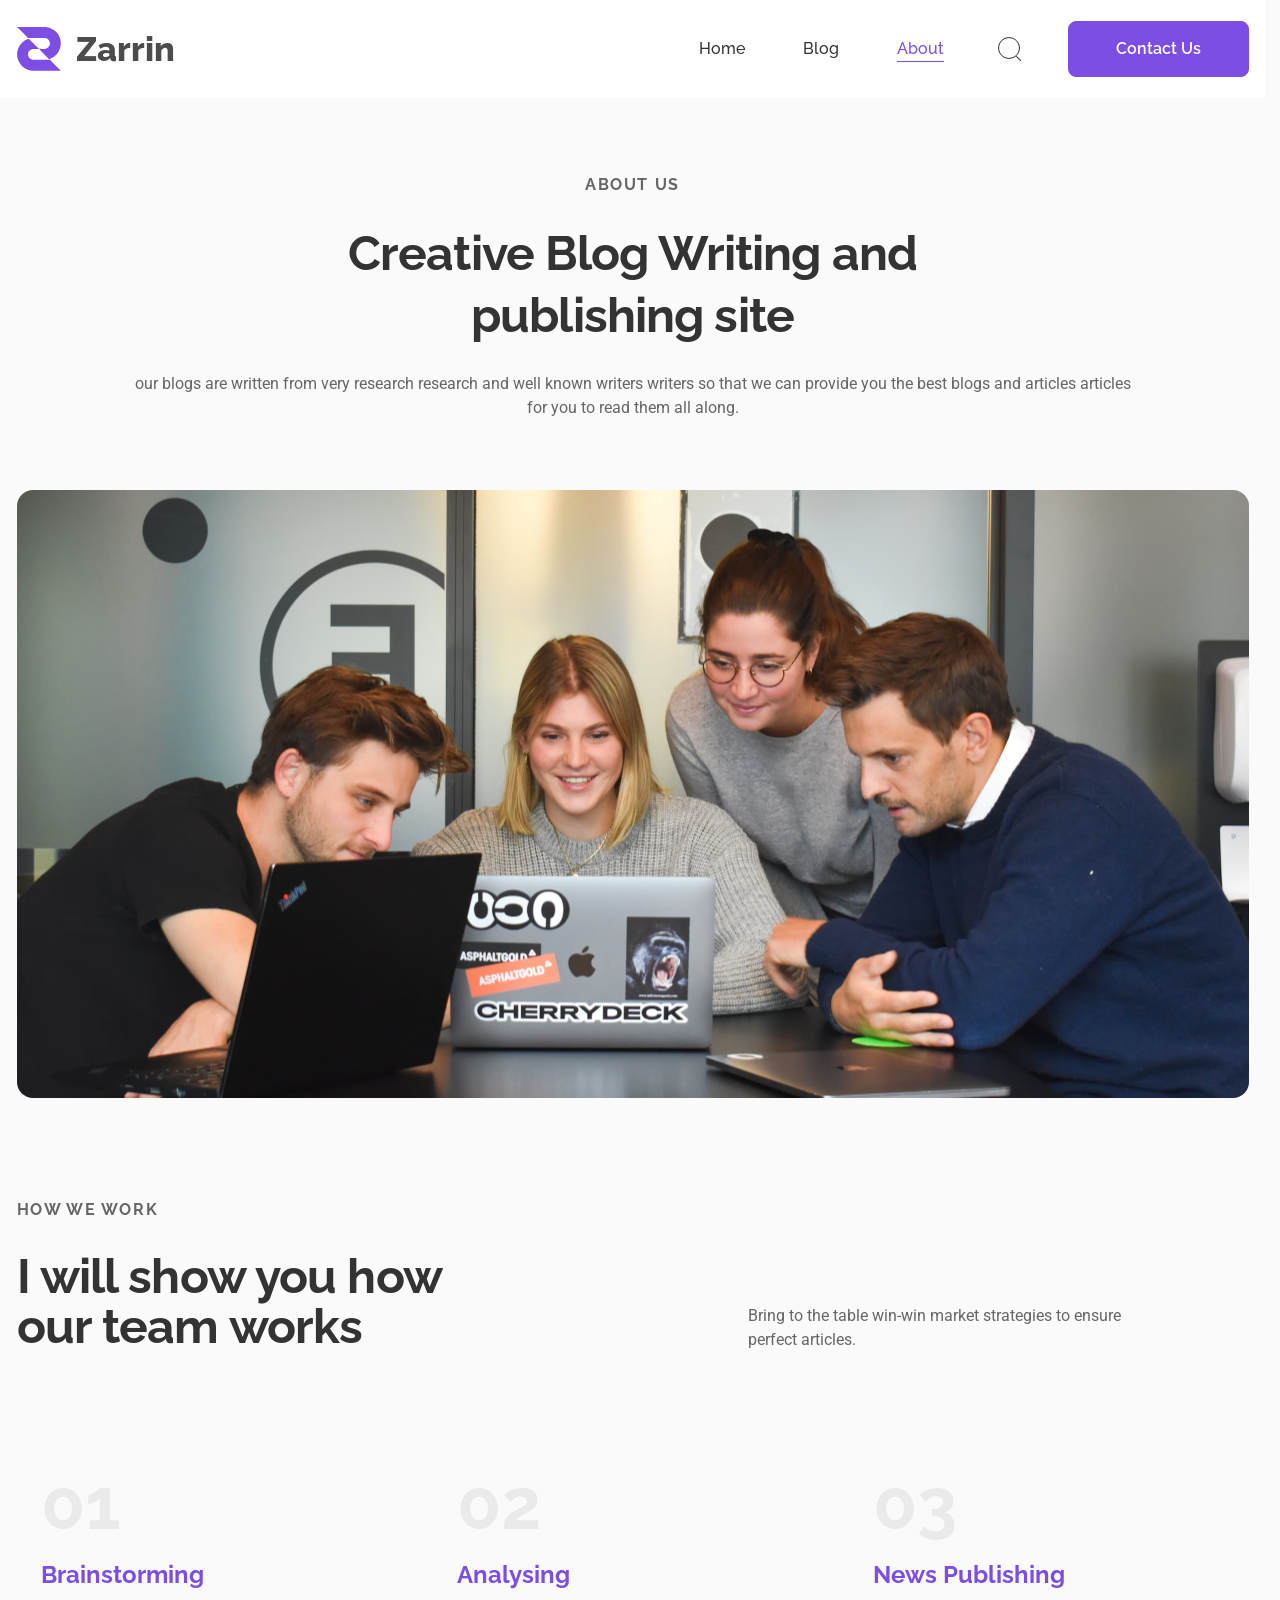
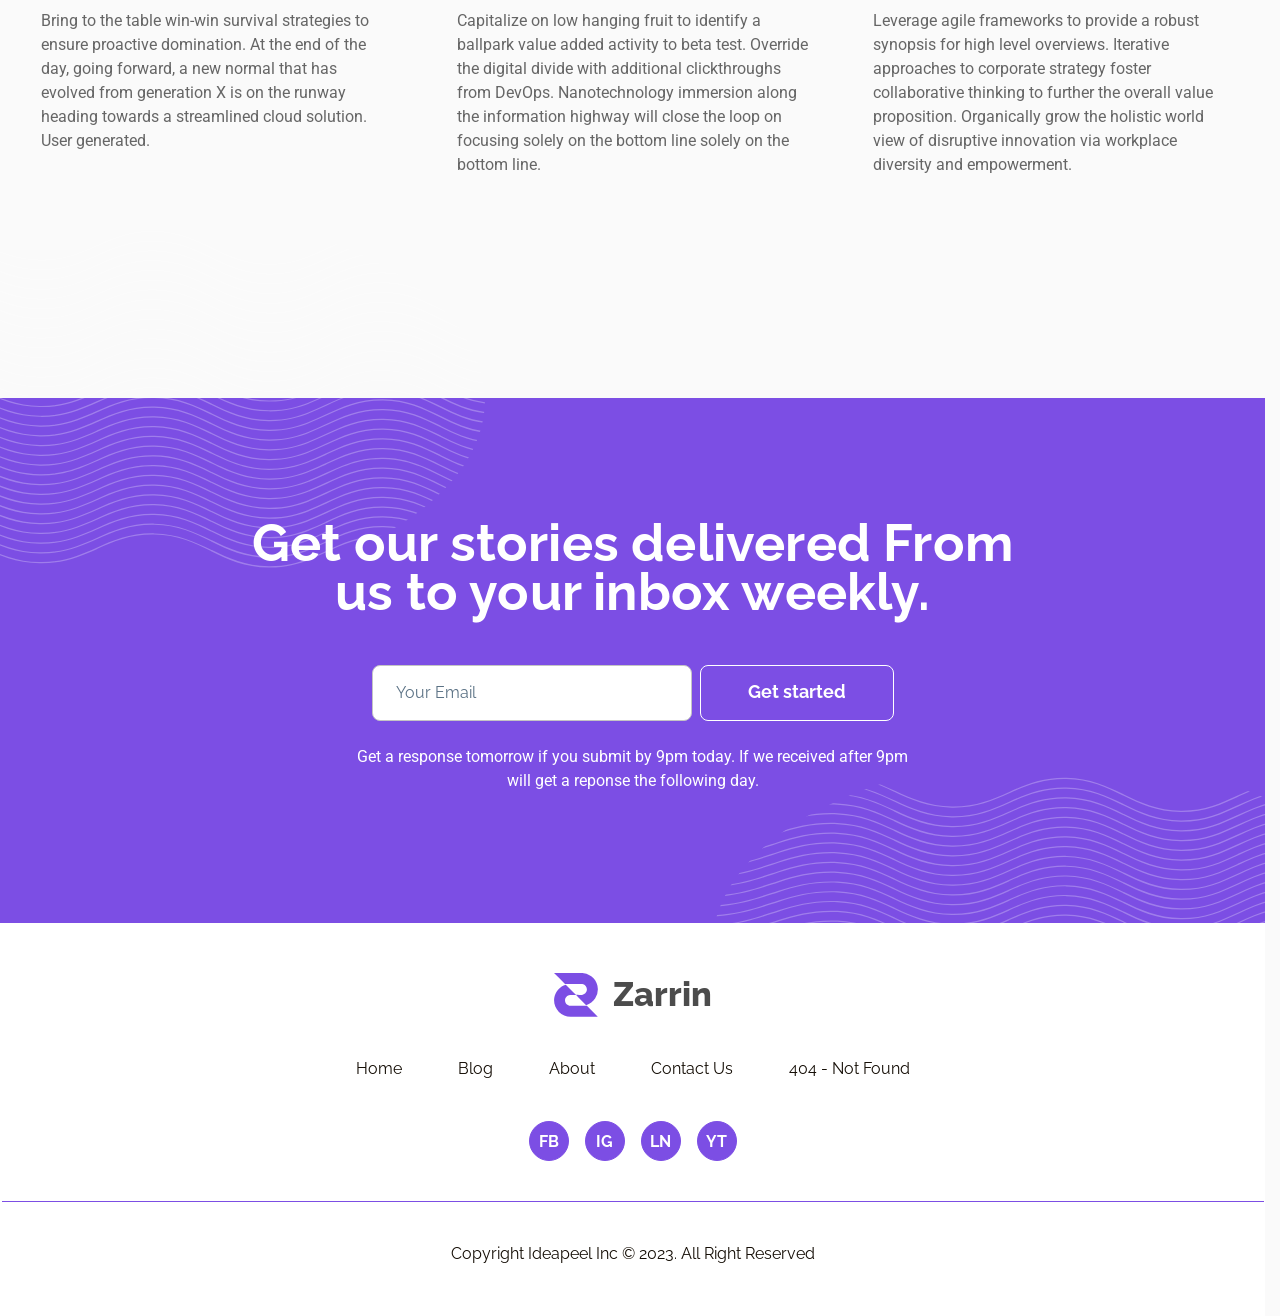
==== commit 81be0e85: "Updates" ====
--- a/about.html
+++ b/about.html
@@ -2,18 +2,28 @@
 <html lang="en">
 	<head>
 		<style data-fls-preloader="false" rel="preload">
-			body > *:not(.fls-preloader) {opacity: 0;visibility: hidden;}[data-fls-preloader-loaded] body > *:not(.fls-preloader) {transition: opacity 0.5s ease 0s;opacity: 1;visibility: visible;}
+			body > *:not(.fls-preloader) { opacity: 0; visibility: hidden; }
+  [data-fls-preloader-loaded] body > *:not(.fls-preloader) {
+    transition: opacity 0.5s ease 0s;
+    opacity: 1;
+    visibility: visible;
+  }
 		</style>
+		<noscript>
+			<style>
+				body > *:not(.fls-preloader) { opacity: 1 !important; visibility: visible !important; }
+			</style>
+		</noscript>
 		<meta charset="UTF-8">
 		<meta name="viewport" content="width=device-width, initial-scale=1.0">
 		<link rel="shortcut icon" href="./assets/img/favicon.ico">
 		<title>About</title>
-		<link rel="modulepreload" crossorigin href="./js/common.min.js?v=1792598726674">
-		<script type="module" crossorigin="" src="./js/popup.min.js?v=1792598726674"></script>
-		<script type="module" crossorigin="" src="./js/blockhead.min.js?v=1792598726674"></script>
-		<link rel="stylesheet" crossorigin="" href="./css/popup.min.css?v=1792598726674">
-		<link rel="stylesheet" crossorigin="" href="./css/blockhead.min.css?v=1792598726674">
-		<link rel="stylesheet" crossorigin="" href="./css/about.min.css?v=1792598726674">
+		<link rel="modulepreload" crossorigin href="./js/common.min.js?v=1792694970066">
+		<script type="module" crossorigin="" src="./js/popup.min.js?v=1792694970066"></script>
+		<script type="module" crossorigin="" src="./js/blockhead.min.js?v=1792694970066"></script>
+		<link rel="stylesheet" crossorigin="" href="./css/popup.min.css?v=1792694970066">
+		<link rel="stylesheet" crossorigin="" href="./css/blockhead.min.css?v=1792694970066">
+		<link rel="stylesheet" crossorigin="" href="./css/about.min.css?v=1792694970066">
 	</head>
 	<body>
 		<div class="wrapper">
--- a/css/popup.min.css
+++ b/css/popup.min.css
@@ -1 +1 @@
-@import url("https://fonts.googleapis.com/css2?family=Raleway:ital,wght@0,400;0,500;0,600;0,700;0,800;1,400&display=swap");@import url("https://fonts.googleapis.com/css2?family=Roboto:wght@400;500;700&display=swap");*{border:0;margin:0;padding:0}*,:after,:before{box-sizing:border-box}:after,:before{display:inline-block}body,html{height:100%}body{line-height:1;scrollbar-gutter:stable;-ms-text-size-adjust:100%;-moz-text-size-adjust:100%;-webkit-text-size-adjust:100%;-webkit-font-smoothing:antialiased;-moz-osx-font-smoothing:grayscale}button,input,textarea{background-color:transparent;color:inherit;font-family:inherit;font-size:inherit;line-height:inherit}input,textarea{width:100%}label{display:inline-block}button,option,select{cursor:pointer}a{color:inherit;display:inline-block;text-decoration:none}ul li{list-style:none}img{height:auto;max-width:100%;vertical-align:middle}h1,h2,h3,h4,h5,h6{font-size:inherit;font-weight:inherit}address{font-style:normal}.visually-hidden:not(:focus):not(:active){height:.0625rem;overflow:hidden;position:absolute;width:.0625rem;clip:rect(0 0 0 0);clip-path:inset(50%);white-space:nowrap}@font-face{font-display:swap;font-family:iconfont;src:url(../assets/fonts/iconfont.woff2?c3809a03ccf734c679c5c39a4c90d11b) format("woff2")}[class*="--icon-"]:before{font-family:iconfont}[class*="--icon-search"]:before{content:"\f101"}[class*="--icon-phone"]:before{content:"\f102"}[class*="--icon-mail"]:before{content:"\f103"}[class*="--icon-home"]:before{content:"\f104"}:root{--gray:#666;--gray-4c:#4c4c4c;--gray-c4:#c4c4c4;--gray-light:#dadada;--darkGray:#333;--lightGray:#999;--purple:#7c4ee4;--white:#fff;--black:#150e06;--main-bg:#fafafa;--dark-cyan:#5a7184;--white-27:hsla(0,0%,100%,.27);--error:#800e0e;--percent:92;--radius:1rem;--gray-7a:#7a7a7a;--border-radius:1rem;--spring-bounce:cubic-bezier(0.22,1,0.36,1);--spring-bounce-2:linear(0,0.003 0.5%,0.013 1%,0.029 1.6%,0.051 2.2%,0.112 3.6%,0.311 7.7%,0.404 9.8%,0.459 11.2%,0.51 12.6%,0.557 14%,0.602 15.5%,0.645 17.1%,0.683 18.7%,0.72 20.4%,0.754 22.2%,0.785 24.1%,0.813 26%,0.838 28%,0.861 30.2%,0.882 32.4%,0.9 34.8%,0.917 37.3%,0.931 40%,0.944 42.8%,0.955 45.9%,0.965 49.2%,0.972 52.7%,0.984 60.5%,0.992 70.2%,0.997 82.5%,1);--boop-spring:linear(0,0.011,0.045 1.4%,0.184 3%,0.913 8.2%,1.156,1.304 12.3%,1.345,1.365,1.367,1.359 15.8%,1.31 17.5%,1.027 23.1%,0.937 25.3%,0.888 27.1%,0.873,0.866 29%,0.867,0.88,0.905 33.5%,0.982 37.5%,1.014 39.4%,1.038,1.049 43.7% 45.2%,1.044 46.7%,0.995 54.2%,0.986,0.982 58.4%,0.984 61.5%,1.002 68.9%,1.006 72.9%,0.998 87.3%,1.001);--boop-spring-duration:1.35s}body{background-color:var(--main-bg);color:var(--gray);font-family:Roboto,sans-serif;font-size:1rem;line-height:1.5;min-width:20rem}[data-fls-scrolllock] body{overflow:hidden;overscroll-behavior:none;touch-action:none}.wrapper{display:flex;flex-direction:column;min-height:100%;overflow:clip}.wrapper>main{flex:1 1 auto}.wrapper>*{min-width:0}[class*=__container]{margin:0 auto;max-width:78.875rem;padding-left:.9375rem;padding-right:.9375rem}.menu{flex-grow:1}.menu__link{color:var(--darkGray);font-family:Raleway,sans-serif;font-weight:500;line-height:1.5;position:relative;transition:color .3s var(--spring-bounce) 0s}.menu__link:after{background-color:var(--purple);bottom:0;content:"";height:.0625rem;left:50%;position:absolute;transition:width .3s var(--spring-bounce),left .3s var(--spring-bounce);width:0}html:not([data-fls-touch]) .menu__link:hover{color:var(--purple)}html:not([data-fls-touch]) .menu__link:hover:after{background-color:var(--purple);left:0;width:100%}.icon-menu{display:none}.header{background-color:var(--white);left:0;position:sticky;right:0;top:0;z-index:99}.header__body{padding-bottom:.375rem;padding-top:.375rem;transition:min-height .3s ease}.header__actions,.header__body{align-items:center;display:flex}.header__actions{position:relative;z-index:3}.header__icon-menu{display:none}.footer{background-color:var(--white);color:var(--black);font-family:Raleway,sans-serif;position:relative;z-index:3}.footer__body{align-items:center;display:flex;flex-direction:column}.footer__logo{opacity:0;translate:0 1%;will-change:translate,opacity}.--watcher-view .footer__logo{animation:show-footer-title .4s ease .2s forwards}@keyframes show-footer-title{0%{opacity:0;translate:0 1%}to{opacity:1;translate:0 0}}.footer__list{align-items:center;display:flex;flex-wrap:wrap;justify-content:center;row-gap:.625rem}.footer__link{position:relative;transition:color .3s var(--spring-bounce) 0s}.footer__link:after{background-color:var(--purple);bottom:0;content:"";height:.0625rem;left:50%;position:absolute;transition:width .3s var(--spring-bounce),left .3s var(--spring-bounce);width:0}html:not([data-fls-touch]) .footer__link:hover{color:var(--purple)}html:not([data-fls-touch]) .footer__link:hover:after{background-color:var(--purple);left:0;width:100%}.footer__copy{border-top:.0625rem solid var(--purple);margin-inline:-.9375rem;text-align:center}.footer__copy p{padding-inline:.9375rem}.footer__copy p:not(:last-child){margin-bottom:.625rem}.footer__copy{opacity:0;translate:0 1%;will-change:translate,opacity}.--watcher-view .footer__copy{animation:show-footer-copy .4s var(--spring-bounce) forwards .3s}@keyframes show-footer-copy{0%{opacity:0;translate:0 1%}to{opacity:1;translate:0 0}}.footer__item{opacity:0;transition-property:opacity,translate;will-change:translate,opacity}.--watcher-view .footer__item{transition-duration:.3s}.--watcher-view .footer__item:first-child{transition-delay:62ms}.--watcher-view .footer__item:nth-child(2){transition-delay:.124s}.--watcher-view .footer__item:nth-child(3){transition-delay:.186s}.--watcher-view .footer__item:nth-child(4){transition-delay:.248s}.--watcher-view .footer__item:nth-child(5){transition-delay:.31s}.--watcher-view .footer__item:nth-child(6){transition-delay:.372s}.--watcher-view .footer__item:nth-child(7){transition-delay:.434s}.--watcher-view .footer__item:nth-child(8){transition-delay:.496s}.--watcher-view .footer__item:nth-child(9){transition-delay:.558s}.--watcher-view .footer__item{opacity:1}.social{column-gap:1rem;flex-wrap:wrap;row-gap:.3125rem}.social,.social__link{display:flex;justify-content:center}.social__link{align-items:center;background-color:var(--purple);border:.0625rem solid var(--purple);border-radius:50%;color:var(--white);font-weight:700;height:2.5rem;padding-top:.125rem;text-align:center;transition:background-color .3s var(--spring-bounce) 0s,color .3s var(--spring-bounce) 0s;width:2.5rem}html:not([data-fls-touch]) .social__link:hover{background-color:var(--white);color:var(--purple)}.social__item{opacity:0;transition-property:opacity,translate;translate:0 10%;will-change:translate,opacity}.--watcher-view .social__item{transition-duration:.4s}.--watcher-view .social__item:first-child{transition-delay:.05s}.--watcher-view .social__item:nth-child(2){transition-delay:.1s}.--watcher-view .social__item:nth-child(3){transition-delay:.15s}.--watcher-view .social__item:nth-child(4){transition-delay:.2s}.--watcher-view .social__item:nth-child(5){transition-delay:.25s}.--watcher-view .social__item:nth-child(6){transition-delay:.3s}.--watcher-view .social__item:nth-child(7){transition-delay:.35s}.--watcher-view .social__item:nth-child(8){transition-delay:.4s}.--watcher-view .social__item:nth-child(9){transition-delay:.45s}.--watcher-view .social__item{opacity:1;translate:0 0}input[type=email],input[type=tel],input[type=text],textarea{-webkit-appearance:none;-moz-appearance:none;appearance:none}.input{background-color:var(--white);border:.0625rem solid var(--gray-c4);border-radius:.5rem;color:var(--dark-cyan);display:block;font-family:Raleway,sans-serif;min-height:3.375rem;padding:.9375rem;transition:border-color .3s var(--spring-bounce);width:100%}html:not([data-fls-touch]) .input:focus-visible::placeholder,html:not([data-fls-touch]) .input:hover::placeholder{color:var(--black)}html:not([data-fls-touch]) .input:focus-visible,html:not([data-fls-touch]) .input:hover{border-color:var(--dark-cyan)}.input[placeholder]:not([data-fls-placeholder-nohiden])::placeholder{color:var(--dark-cyan);transition:opacity .3s var(--spring-bounce),color .3s var(--spring-bounce)}.input[placeholder]:not([data-fls-placeholder-nohiden]):focus::placeholder{opacity:0}textarea.input{min-height:10.8125rem;padding:.9375rem;resize:vertical}[data-fls-form-error]{color:var(--error);font-size:.875rem}.form{background-color:var(--white);box-shadow:.4375rem .5rem 3.375rem 0 rgba(124,78,228,.07);font-family:Raleway,sans-serif;margin:0 auto;max-width:48rem}.form,.form__body{display:grid}.form__row{display:flex;width:100%}.form__column{flex:0 1 50%}.form__column--text-area{flex:0 1 100%}.form__label{color:var(--gray-4c);font-weight:600;letter-spacing:.005rem;line-height:1.75}.button,.form__actions{text-align:center}.button{align-items:center;background-color:var(--purple);border:.0625rem solid var(--purple);border-radius:.5rem;color:var(--white);display:inline-flex;font-family:Raleway,sans-serif;font-weight:700;justify-content:center;line-height:1.4;transition:color .3s var(--spring-bounce) 0s,background-color .3s var(--spring-bounce) 0s}html:not([data-fls-touch]) .button:focus-visible,html:not([data-fls-touch]) .button:hover{background-color:transparent;color:var(--purple)}.button--white{background-color:var(--white);border-color:var(--white);color:var(--darkGray);padding-block:1rem;padding-inline:2.9375rem}html:not([data-fls-touch]) .button--white:focus-visible,html:not([data-fls-touch]) .button--white:hover{background-color:transparent;color:var(--white)}.button--link{background-color:transparent;border:none;color:#7c4ee4;font-family:Roboto,sans-serif;padding-block:0!important;padding-inline:0!important;text-decoration-line:underline;transition:text-decoration-color .2s ease 0s}html:not([data-fls-touch]) .button--link:focus-visible,html:not([data-fls-touch]) .button--link:hover{text-decoration-color:transparent}.button--transparent{background-color:transparent}.button--600{font-weight:600}.button--small{color:var(--purple);font-size:.875rem;padding-block:.875rem;padding-inline:1.875rem}html:not([data-fls-touch]) .button--small:focus-visible,html:not([data-fls-touch]) .button--small:hover{background-color:var(--purple);color:var(--white)}.button--big{color:var(--white);line-height:1.04;padding-block:1.10346875rem;padding-inline:2.0625rem}html:not([data-fls-touch]) .button--big:focus-visible,html:not([data-fls-touch]) .button--big:hover{background-color:var(--white);color:var(--purple)}.button--send{border-radius:.25rem}.fls-preloader{align-items:center;background-color:var(--white);color:var(--purple);display:flex;height:100%;justify-content:center;left:0;pointer-events:none;position:fixed;top:0;transition:all .3s 0s;width:100%;z-index:-1}.fls-preloader__body{display:flex;flex-direction:column;max-width:31.25rem;padding:.93rem}.fls-preloader__counter{font-size:10rem;font-variant-numeric:tabular-nums}[data-fls-preloader-loaded] .fls-preloader{opacity:0;visibility:hidden}.title{color:var(--darkGray);font-family:Raleway,sans-serif;font-weight:700;letter-spacing:-.055rem;line-height:1.04;text-wrap:balance}.title--112{font-family:Roboto,sans-serif;letter-spacing:.1875rem}.title--64{color:#fff;letter-spacing:normal;line-height:1.34}.title--52{color:#fff;font-size:3.25rem;letter-spacing:.0125rem}.title--32{letter-spacing:-.0625rem;line-height:1.4}.title--24{line-height:1.33;text-wrap:wrap}.title--white{color:var(--white)}.subscribe{background-color:var(--purple);position:relative}.subscribe__decor-bottom,.subscribe__decor-top{max-width:100%;object-fit:cover;position:absolute}.subscribe__decor-top{left:-15.833333%;top:-35.515982%}.subscribe__decor-bottom{bottom:-40.753425%;right:-17.680556%}.subscribe__body{display:grid;place-content:center}.subscribe__title{max-width:48rem;opacity:0;text-align:center;text-wrap:wrap;translate:0 1%;will-change:translate,opacity}.--watcher-view .subscribe__title{animation:show-subscribe-title .4s ease .2s forwards}@keyframes show-subscribe-title{0%{opacity:0;translate:0 1%}to{opacity:1;translate:0 0}}.subscribe__text{color:var(--white);margin:0 auto;max-width:34.6875rem;opacity:0;text-align:center;translate:0 1%;will-change:translate,opacity}.--watcher-view .subscribe__text{animation:show-subscribe-text .4s ease .4s forwards}@keyframes show-subscribe-text{0%{opacity:0;translate:0 1%}to{opacity:1;translate:0 0}}.form-subscribe{display:flex;gap:.5rem}.form-subscribe__line{line-height:1.5}.form-subscribe__input{padding-inline:1.4375rem}html:not([data-fls-touch]) .form-subscribe__input:focus-visible,html:not([data-fls-touch]) .form-subscribe__input:hover{border-color:var(--black)}.form-subscribe__button{min-height:3.5rem}.form-subscribe{opacity:0;translate:0 1%;will-change:translate,opacity}.--watcher-view .form-subscribe{animation:show-subscribe-form .4s ease .3s forwards}@keyframes show-subscribe-form{0%{opacity:0;translate:0 1%}to{opacity:1;translate:0 0}}.search-bar{align-items:center;background-color:var(--white);border:.0625rem solid var(--gray-light);box-shadow:0 1.3125rem 2.75rem 0 rgba(0,0,0,.04);display:flex;gap:.625rem;left:50%;opacity:0;pointer-events:none;position:absolute;transform:translate(-50%);transition:opacity .3s var(--spring-bounce),visibility 0s linear .3s;visibility:hidden;width:100%}.search-bar[data-fls-search-bar-open]{opacity:1;pointer-events:auto;transition:opacity .3s ease,visibility 0s linear 0s;visibility:visible}.search-bar__input{padding-inline:1.4375rem}.search-bar__button svg{display:none}.search{align-items:center;display:flex;justify-content:center}html:not([data-fls-touch]) .search:focus-visible,html:not([data-fls-touch]) .search:hover{background-color:var(--purple)}html:not([data-fls-touch]) .search:focus-visible[aria-expanded=true] .search__icon:before,html:not([data-fls-touch]) .search:hover[aria-expanded=true] .search__icon:before{background:var(--white)}html:not([data-fls-touch]) .search:focus-visible .search__icon:before,html:not([data-fls-touch]) .search:hover .search__icon:before{border-color:var(--white)}html:not([data-fls-touch]) .search:focus-visible .search__icon:after,html:not([data-fls-touch]) .search:hover .search__icon:after{background:var(--white)}.search__icon{display:block;height:1.4375rem;position:relative;width:1.4375rem}.search__icon:after,.search__icon:before{background:var(--darkGray);border-radius:.0625rem;content:"";position:absolute;transition:transform .3s ease,width .3s ease,height .3s ease,top .3s ease,left .3s ease,border-color .3s var(--spring-bounce),background .3s var(--spring-bounce),border-radius .3s var(--spring-bounce);will-change:transform,width,height,top,left,border-color,border-radius}.search__icon:before{background:transparent;border:.0625rem solid var(--darkGray);border-radius:50%;height:1.375rem;left:0;top:0;width:1.375rem}.search__icon:after{height:.4375rem;left:1.25rem;top:1.11875rem;transform:rotate(-45deg);width:.0625rem}[aria-expanded=true] .search__icon:before{background:var(--darkGray);border:none;border-radius:.0625rem;height:.0625rem;left:0;top:50%;transform:rotate(45deg) translateY(-50%);width:100%}[aria-expanded=true] .search__icon:after{height:.0625rem;left:0;top:50%;transform:rotate(-45deg) translateY(-50%);width:100%}[data-fls-logo]{align-items:center;display:flex;position:relative;z-index:3}[data-fls-logo] path{fill:var(--purple);transition:fill .3s var(--spring-bounce)}[data-fls-logo] span{color:var(--gray-4c);font-family:Raleway,sans-serif;font-weight:800;line-height:1.2;transition:color .3s var(--spring-bounce)}html:not([data-fls-touch]) [class*=__link-logo]:focus-visible path,html:not([data-fls-touch]) [class*=__link-logo]:hover path{fill:var(--black)}html:not([data-fls-touch]) [class*=__link-logo]:focus-visible span,html:not([data-fls-touch]) [class*=__link-logo]:hover span{color:var(--black)}.boop-target{scale:1;transition:transform var(--boop-spring) var(--boop-spring-duration),scale var(--boop-spring) var(--boop-spring-duration);will-change:transform,scale}.boop-target.is-booped{scale:1.05;transform:rotate(-10deg)}.boop-target--2.is-booped{scale:1.03;transform:rotate(-5deg);--boop-spring-duration:0.9s}.boop-target--3.is-booped{scale:1;transform:rotate(-15deg);--boop-spring-duration:0.9s}body:after{background-color:rgba(0,0,0,.5);content:"";height:100%;left:0;opacity:0;pointer-events:none;position:fixed;top:0;transition:opacity .2s ease-in 0s;width:100%;z-index:149}[data-fls-popup-open] body:after{opacity:1}[data-fls-popup]{bottom:0;left:0;pointer-events:none;position:fixed;right:0;top:0;transition:visibility .8s ease 0s;visibility:hidden}[data-fls-popup][data-fls-popup-active]{overflow:auto;pointer-events:auto;visibility:visible;z-index:150}[data-fls-popup-active] [data-fls-popup-body]{opacity:1;scale:1;visibility:visible}[data-fls-popup-wrapper]{align-items:center;display:flex;flex:1 1 auto;flex-direction:column;justify-content:center;min-height:100%;width:100%}[data-fls-popup-body]{background-color:var(--white);max-width:56.25rem;opacity:0;scale:.5;transition:scale .4s var(--spring-bounce),opacity .2s ease-in 0s,visibility .2s ease-in 0s;visibility:hidden;width:100%}.popup--message [data-fls-popup-body]{display:grid;place-items:center;width:auto}.popup{z-index:3}.popup__text{text-align:center}.popup__text p:not(:last-child){margin-bottom:.3125rem}.popup__close{align-items:center;align-self:flex-end;border:.0625rem solid var(--purple);border-radius:50%;display:flex;justify-content:center;transition:background-color .3s var(--spring-bounce)}.popup__close svg{height:1.25rem;width:1.25rem}.popup__close path{stroke:var(--purple);stroke-width:.0625rem;transition:stroke .3s var(--spring-bounce)}html:not([data-fls-touch]) .popup__close:focus-visible,html:not([data-fls-touch]) .popup__close:hover{background-color:var(--purple)}html:not([data-fls-touch]) .popup__close:focus-visible path,html:not([data-fls-touch]) .popup__close:hover path{stroke:var(--white)}.popup__form .form{background-color:var(--white);box-shadow:none;max-width:100%;padding-top:0}.popup__head{align-items:flex-start;display:flex;flex-direction:column-reverse;gap:1.25rem}.popup__title{align-self:center;text-align:center}.popup__button{width:50%}@media (max-width:61.99875em){body{line-height:1.4}.title--64{line-height:1.28}.title--32{line-height:1.3}}@media (width <= 55.81125em){.subscribe__decor-top{height:15.625rem;width:25rem}.subscribe__decor-bottom{height:15.625rem;width:31.25rem}.subscribe__container{padding-bottom:4.6875rem;padding-top:4.6875rem}}@media (max-width:55.81125em){.--watcher-view .footer__logo{animation:show-footer-title .3s ease .2s forwards}.--watcher-view .footer__copy{animation:show-footer-copy .3s ease .3s forwards}.subscribe__decor-bottom,.subscribe__decor-top{display:none}.--watcher-view .subscribe__title{animation:show-subscribe-title .3s ease .2s forwards}.--watcher-view .subscribe__text{animation:show-subscribe-text .3s ease .4s forwards}.--watcher-view .form-subscribe{animation:show-subscribe-form .3s ease .3s forwards}[data-fls-popup-body]{scale:1;transition:opacity .2s ease-in 0s,visibility .2s ease-in 0s}}@media (width <= 47.99875em){.search-bar{padding-block:.9375rem}.popup__form .form,.popup__head,.search-bar{padding-inline:.9375rem}}@media (max-width:47.99875em){.title--64{line-height:1.2}.popup__button{width:100%}}@media (width <= 38.18625em){.header__body{min-height:2.8125rem}.footer__logo[data-fls-logo] svg{width:2.5rem}.footer__logo[data-fls-logo] span{font-size:1.75rem}[data-fls-logo] svg{width:1.75rem}[data-fls-logo] span{font-size:1.25rem}}@media (max-width:38.18625em) and (width <= 20em){.menu__body{padding-top:4.6875rem}.menu__item{padding-bottom:.875rem}}@media (max-width:38.18625em) and (any-hover:none){.icon-menu{cursor:default}}@media (max-width:38.18625em){.menu__body{height:100dvh;overflow:auto;padding-bottom:1.875rem;padding-left:.9375rem;padding-right:.9375rem}.menu__body,.menu__body:before{background-color:var(--white);position:fixed;right:-100%;top:0;transition:right .3s;width:100%}.menu__body:before{content:"";height:3.85rem;z-index:2}[data-fls-menu-open] .menu__body,[data-fls-menu-open] .menu__body:before{right:0}.menu__list{text-align:right}.menu__item:last-child{padding-bottom:0}.menu__link{font-size:1.875rem}.icon-menu{display:block;height:.875rem;position:relative;width:.875rem;z-index:5}.icon-menu span,.icon-menu:after,.icon-menu:before{background-color:var(--black);border-radius:.625rem;content:"";height:.125rem;position:absolute;right:0;transition:all .3s ease 0s;width:100%}.icon-menu:before{top:0}.icon-menu:after{bottom:0}.icon-menu span{top:calc(50% - .0625rem)}[data-fls-menu-open] .icon-menu{height:1.125rem;width:1.125rem}[data-fls-menu-open] .icon-menu span{width:0}[data-fls-menu-open] .icon-menu:before{top:calc(50% - .0625rem);transform:rotate(-45deg)}[data-fls-menu-open] .icon-menu:after{bottom:calc(50% - .0625rem);transform:rotate(45deg)}.header__icon-menu{display:grid;height:2.125rem;place-content:center;position:relative;width:2.125rem}.header__icon-menu svg{inset:0;position:absolute}.header__icon-menu svg circle{transition:stroke-dashoffset .3s ease 0s}[data-fls-menu-open] .header__icon-menu svg{--percent:0}.button--600{font-size:.875rem!important;padding-block:.875rem!important;padding-inline:1.875rem!important}}@media (width <= 35.75em){.form__row{flex-direction:column}.form__button{width:100%}}@media (width <= 29.99875em){.header__actions{gap:.9375rem}.form{padding-inline:.9375rem}}@media (max-width:29.99875em){.fls-preloader__counter{font-size:8rem}.form-subscribe{flex-direction:column}.search-bar{padding-inline:.625rem}.search-bar__input{border-radius:3.125rem 3.125rem 3.125rem 3.125rem;padding-right:4.0625rem;position:relative}.search-bar__button{aspect-ratio:1!important;border-radius:50%;padding:0!important;position:absolute;right:.625rem;top:50%;transform:translateY(-50%);width:3.375rem!important}.search-bar__button span{display:none}.search-bar__button svg{display:block!important;height:1.375rem!important;width:1.375rem!important}.search-bar__button svg path{fill:var(--white)!important}.popup--message [data-fls-popup-body]{width:100%}}@media (max-width:23.43625em){.button--600{padding-inline:1.25rem!important}}@media (max-width:20.06125em){.fls-preloader__counter{font-size:7rem}}@media (width <= 20em){.header__body{column-gap:.3125rem}.header__actions{gap:.5rem}.footer{padding-bottom:1.875rem;padding-top:1.875rem}.footer__body{gap:1.375rem;padding-bottom:1.375rem}.footer__logo[data-fls-logo]{gap:.75rem}.footer__list{column-gap:1.625rem}.footer__copy{font-size:.875rem;padding-top:1.375rem}[data-fls-form-error]{margin-top:.375rem}.form{gap:1.375rem;padding-bottom:1.875rem;padding-top:1.875rem}.form__body,.form__row{gap:.9375rem}.form__label:not(:last-child){margin-bottom:.1875rem}.button{font-size:.875rem;padding-block:.75rem;padding-inline:1.625rem}.button--link{font-size:1rem}.button--14{font-size:.75rem}.button--big{font-size:1rem}.button--send{padding-block:.9375rem;padding-inline:1.625rem}.title{font-size:1.5rem}.title--112{font-size:3.125rem}.title--64{font-size:2rem}.title--52{font-size:1.5rem}.title--32{font-size:1.375rem}.title--24{font-size:1.125rem}.subscribe__container{padding-bottom:1.875rem;padding-top:1.875rem}.subscribe__body{gap:1rem}.subscribe__title:not(:last-child){margin-bottom:6.25e-8rem}.subscribe__text p:not(:last-child){margin-bottom:.375rem}[data-fls-logo]{gap:.3125rem}[data-fls-popup]{padding-bottom:1.875rem;padding-top:3.5625rem}[data-fls-popup-body]{padding-top:1.25rem}.popup--message [data-fls-popup-body]{gap:1.375rem;padding-block:2.1875rem;padding-inline:.9375rem}.popup__text{font-size:1.125rem}.popup__close{padding:.5rem}.popup__head:not(:last-child){margin-bottom:1.125rem}.popup__title{font-size:1.875rem}}@media (max-width:38.18625em) and (width > 38.18625em){.menu__body{padding-top:5.625rem}}@media (min-width:38.18625em) and (width <= 38.18625em){.menu__list{column-gap:1.875rem}}@media (max-width:38.18625em) and (width > 78.875em){.menu__item{padding-bottom:1.25rem}}@media (min-width:23.43625em) and (width <= 38.18625em){.search{padding:.5rem}}@media (width > 20em) and (width <= 78.875em){.footer{padding-bottom:clamp(1.875rem,1.45037154989375rem + 2.1231422505vw,3.125rem);padding-top:clamp(1.875rem,1.45037154989375rem + 2.1231422505vw,3.125rem)}.footer__body{gap:clamp(1.375rem,.99283439490625rem + 1.9108280255vw,2.5rem);padding-bottom:clamp(1.375rem,.99283439490625rem + 1.9108280255vw,2.5rem)}.footer__logo[data-fls-logo]{gap:clamp(.75rem,.68630573248125rem + .3184713376vw,.9375rem)}.footer__list{column-gap:clamp(1.625rem,.98805732484375rem + 3.1847133758vw,3.5rem)}.footer__copy{font-size:clamp(.875rem,.8325371549875rem + .2123142251vw,1rem);padding-top:clamp(1.375rem,.99283439490625rem + 1.9108280255vw,2.5rem)}[data-fls-form-error]{margin-top:clamp(.375rem,.29007430998125rem + .4246284501vw,.625rem)}.form__label:not(:last-child){margin-bottom:clamp(.1875rem,.081342887475rem + .5307855626vw,.5rem)}.button{font-size:clamp(.875rem,.8325371549875rem + .2123142251vw,1rem);padding-block:clamp(.75rem,.66507430998125rem + .4246284501vw,1rem);padding-inline:clamp(1.625rem,1.1791401273875rem + 2.2292993631vw,2.9375rem)}.button--link{font-size:clamp(1rem,.9575371549875rem + .2123142251vw,1.125rem)}.button--14{font-size:clamp(.75rem,.7075371549875rem + .2123142251vw,.875rem)}.button--big{font-size:clamp(1rem,.9575371549875rem + .2123142251vw,1.125rem)}.button--send{padding-block:clamp(.9375rem,.87380573248125rem + .3184713376vw,1.125rem);padding-inline:clamp(1.625rem,1.49761146496875rem + .6369426752vw,2rem)}.title{font-size:clamp(1.5rem,.990445859875rem + 2.5477707006vw,3rem)}.title--112{font-size:clamp(3.125rem,1.80865180466875rem + 6.5817409766vw,7rem)}.title--64{font-size:clamp(2rem,1.32059447983125rem + 3.3970276008vw,4rem)}.title--52{font-size:clamp(1.5rem,.90552016985rem + 2.9723991507vw,3.25rem)}.title--32{font-size:clamp(1.375rem,1.16268577495rem + 1.0615711253vw,2rem)}.title--24{font-size:clamp(1.125rem,.99761146496875rem + .6369426752vw,1.5rem)}.subscribe__body{gap:clamp(1rem,.83014861995625rem + .8492569002vw,1.5rem)}.subscribe__title:not(:last-child){margin-bottom:clamp(6.25e-8rem,-.50955405639375rem + 2.5477705945vw,1.5rem)}.subscribe__text p:not(:last-child){margin-bottom:clamp(.375rem,.29007430998125rem + .4246284501vw,.625rem)}[data-fls-logo]{gap:clamp(.3125rem,.10018577495rem + 1.0615711253vw,.9375rem)}[data-fls-popup]{padding-bottom:clamp(1.875rem,1.15313163481875rem + 3.6093418259vw,4rem);padding-top:clamp(3.5625rem,2.73447452229375rem + 4.1401273885vw,6rem)}.popup__close{padding:clamp(.5rem,.3513800424625rem + .7430997877vw,.9375rem)}}@media (width > 20em) and (width <= 55.81125em){.subscribe__container{padding-bottom:clamp(1.875rem,.30426454675625rem + 7.8536772662vw,4.6875rem);padding-top:clamp(1.875rem,.30426454675625rem + 7.8536772662vw,4.6875rem)}}@media (width > 20em) and (width <= 47.99875em){.header__body{column-gap:clamp(.3125rem,-1.3393594580125rem + 8.2592972901vw,2.625rem)}.form{gap:clamp(1.375rem,.43745814545rem + 4.6877092727vw,2.6875rem);padding-bottom:clamp(1.875rem,.31243024241875rem + 7.8128487879vw,4.0625rem);padding-top:clamp(1.875rem,.044561141125rem + 9.1521942944vw,4.4375rem)}.form__body{gap:clamp(.9375rem,.62498604848125rem + 1.5625697576vw,1.375rem)}.form__row{gap:clamp(.9375rem,.6696308987rem + 1.3393455065vw,1.3125rem)}[data-fls-popup-body]{padding-top:clamp(1.25rem,.35710299566875rem + 4.4644850217vw,2.5rem)}.popup--message [data-fls-popup-body]{gap:clamp(1.375rem,1.01784119826875rem + 1.7857940087vw,1.875rem)}.popup__text{font-size:clamp(1.125rem,.94642059913125rem + .8928970043vw,1.375rem)}.popup__head:not(:last-child){margin-bottom:clamp(1.125rem,-.30363520693125rem + 7.1431760346vw,3.125rem)}.popup__title{font-size:clamp(1.875rem,1.0713926961rem + 4.0180365195vw,3rem)}}@media (width > 20em) and (width <= 29.99875em){.header__actions{gap:clamp(.5rem,-.375109388675rem + 4.3755469434vw,.9375rem)}.popup--message [data-fls-popup-body]{padding-block:clamp(2.1875rem,.93734373046875rem + 6.2507813477vw,2.8125rem);padding-inline:clamp(.9375rem,-.9377344043rem + 9.3761720215vw,1.875rem)}}@media (min-width:23.43625em){.search{border-radius:50%;transition:background-color .3s var(--spring-bounce) 0s}}@media (min-width:23.43625em) and (width > 78.875em){.search{padding:.75rem}}@media (min-width:23.43625em) and (width > 38.18625em) and (width <= 78.875em){.search{padding:clamp(.5rem,.26537587170625rem + .6144204479vw,.75rem)}}@media (min-width:29.99875em){.form{border-radius:1rem}.subscribe__title{line-height:.95}.form-subscribe{align-items:center;justify-content:center}.form-subscribe__line{flex:0 1 20rem}.form-subscribe__button{align-self:start}.search-bar__button{align-self:start;min-height:3.4375rem}[data-fls-popup]{padding-inline:.625rem}[data-fls-popup-body]{border-radius:1rem}.popup__form .form{border-radius:0 0 1rem 1rem}}@media (width > 29.99875em) and (width <= 61.99875em){.header__actions{gap:clamp(.9375rem,-.234326171875rem + 3.90625vw,2.1875rem)}}@media (width > 29.99875em) and (width <= 47.99875em){.form{padding-inline:clamp(.9375rem,-4.06229166666875rem + 16.6666666667vw,3.9375rem)}}@media (width > 29.99875em){.popup--message [data-fls-popup-body]{padding-block:2.8125rem;padding-inline:1.875rem}}@media (min-width:38.18625em){.menu__list{align-items:center;display:flex;flex-wrap:wrap;justify-content:flex-end;row-gap:.1875rem}.menu__link{padding-bottom:.0625rem}.menu__link--active{color:var(--purple)}.menu__link--active:after{background-color:var(--purple);left:0;width:100%}}@media (width > 38.18625em) and (width <= 78.875em){.header__body{min-height:clamp(2.8125rem,-.29626969985625rem + 8.1410709348vw,6.125rem)}.footer__logo[data-fls-logo] svg{width:clamp(2.5rem,2.26537587170625rem + .6144204479vw,2.75rem)}.footer__logo[data-fls-logo] span{font-size:clamp(1.75rem,1.3980638075625rem + .9216306719vw,2.125rem)}[data-fls-logo] svg{width:clamp(1.75rem,.8115034868375rem + 2.4576817917vw,2.75rem)}[data-fls-logo] span{font-size:clamp(1.25rem,.42881555098125rem + 2.1504715677vw,2.125rem)}}@media (min-width:38.18625em) and (width > 71.875em){.menu__list{column-gap:3.625rem}}@media (min-width:38.18625em) and (width > 38.18625em) and (width <= 71.875em){.menu__list{column-gap:clamp(1.875rem,-.10862769470625rem + 5.1946124448vw,3.625rem)}}@media (max-width:38.18625em) and (width > 20em) and (width <= 78.875em){.menu__item{padding-bottom:clamp(.875rem,.74761146496875rem + .6369426752vw,1.25rem)}}@media (max-width:38.18625em) and (width > 20em) and (width <= 38.18625em){.menu__body{padding-top:clamp(4.6875rem,3.65650130593125rem + 5.1549934703vw,5.625rem)}}@media (min-width:47.99875em){.search-bar{border-radius:1rem;max-width:46.875rem;top:120%}}@media (width > 47.99875em) and (width <= 78.875em){.search-bar{padding-block:clamp(.9375rem,-.5198929193125rem + 3.0363143193vw,1.875rem);padding-inline:clamp(.9375rem,-.5198929193125rem + 3.0363143193vw,1.875rem)}}@media (width > 47.99875em) and (width <= 61.99875em){.popup__form .form,.popup__head{padding-inline:clamp(.9375rem,-9.34794642856875rem + 21.4285714286vw,3.9375rem)}}@media (width > 47.99875em){.header__body{column-gap:2.625rem}.form{gap:2.6875rem;padding-bottom:4.0625rem;padding-top:4.4375rem;padding-inline:3.9375rem}.form__body{gap:1.375rem}.form__row{gap:1.3125rem}[data-fls-popup-body]{padding-top:2.5rem}.popup--message [data-fls-popup-body]{gap:1.875rem}.popup__text{font-size:1.375rem}.popup__head:not(:last-child){margin-bottom:3.125rem}.popup__title{font-size:3rem}}@media (width > 55.81125em) and (width <= 78.875em){.subscribe__decor-top{height:clamp(15.625rem,-3.733950734375rem + 34.6864668582vw,23.625rem);width:clamp(25rem,-18.1039137445125rem + 77.2315863639vw,42.8125rem)}.subscribe__decor-bottom{height:clamp(15.625rem,-3.733950734375rem + 34.6864668582vw,23.625rem);width:clamp(31.25rem,-10.6439793236125rem + 75.0636821852vw,48.5625rem)}.subscribe__container{padding-bottom:clamp(4.6875rem,-3.630799143675rem + 14.9043412281vw,8.125rem);padding-top:clamp(4.6875rem,-2.11838111755625rem + 12.1944610048vw,7.5rem)}}@media (width > 61.99875em){.header__actions{gap:2.1875rem}.popup__form .form,.popup__head{padding-inline:3.9375rem}}@media (width > 78.875em){.header__body{min-height:6.125rem}.footer{padding-bottom:3.125rem;padding-top:3.125rem}.footer__body{gap:2.5rem;padding-bottom:2.5rem}.footer__logo[data-fls-logo]{gap:.9375rem}.footer__logo[data-fls-logo] svg{width:2.75rem}.footer__logo[data-fls-logo] span{font-size:2.125rem}.footer__list{column-gap:3.5rem}.footer__copy{font-size:1rem;padding-top:2.5rem}[data-fls-form-error]{margin-top:.625rem}.form__label:not(:last-child){margin-bottom:.5rem}.button{font-size:1rem;padding-block:1rem;padding-inline:2.9375rem}.button--link{font-size:1.125rem}.button--14{font-size:.875rem}.button--big{font-size:1.125rem}.button--send{padding-block:1.125rem;padding-inline:2rem}.title{font-size:3rem}.title--112{font-size:7rem}.title--64{font-size:4rem}.title--52{font-size:3.25rem}.title--32{font-size:2rem}.title--24{font-size:1.5rem}.subscribe__decor-top{height:23.625rem;width:42.8125rem}.subscribe__decor-bottom{height:23.625rem;width:48.5625rem}.subscribe__container{padding-bottom:8.125rem;padding-top:7.5rem}.subscribe__body{gap:1.5rem}.subscribe__title:not(:last-child){margin-bottom:1.5rem}.subscribe__text p:not(:last-child){margin-bottom:.625rem}.search-bar{padding-block:1.875rem;padding-inline:1.875rem}[data-fls-logo]{gap:.9375rem}[data-fls-logo] svg{width:2.75rem}[data-fls-logo] span{font-size:2.125rem}[data-fls-popup]{padding-bottom:4rem;padding-top:6rem}.popup__close{padding:.9375rem}}+@import url("https://fonts.googleapis.com/css2?family=Raleway:ital,wght@0,400;0,500;0,600;0,700;0,800;1,400&display=swap");@import url("https://fonts.googleapis.com/css2?family=Roboto:wght@400;500;700&display=swap");*{border:0;margin:0;padding:0}*,:after,:before{box-sizing:border-box}:after,:before{display:inline-block}html{scrollbar-gutter:stable}@supports not (scrollbar-gutter:stable){html{overflow-y:scroll}}body,html{height:100%}body{line-height:1;scrollbar-gutter:stable;-ms-text-size-adjust:100%;-moz-text-size-adjust:100%;-webkit-text-size-adjust:100%;-webkit-font-smoothing:antialiased;-moz-osx-font-smoothing:grayscale}button,input,textarea{background-color:transparent;color:inherit;font-family:inherit;font-size:inherit;line-height:inherit}input,textarea{width:100%}label{display:inline-block}button,option,select{cursor:pointer}a{color:inherit;display:inline-block;text-decoration:none}ul li{list-style:none}img{height:auto;max-width:100%;vertical-align:middle}h1,h2,h3,h4,h5,h6{font-size:inherit;font-weight:inherit}address{font-style:normal}.visually-hidden:not(:focus):not(:active){height:.0625rem;overflow:hidden;position:absolute;width:.0625rem;clip:rect(0 0 0 0);clip-path:inset(50%);white-space:nowrap}@font-face{font-display:swap;font-family:iconfont;src:url(../assets/fonts/iconfont.woff2?c3809a03ccf734c679c5c39a4c90d11b) format("woff2")}[class*="--icon-"]:before{font-family:iconfont}[class*="--icon-search"]:before{content:"\f101"}[class*="--icon-phone"]:before{content:"\f102"}[class*="--icon-mail"]:before{content:"\f103"}[class*="--icon-home"]:before{content:"\f104"}:root{--gray:#666;--gray-4c:#4c4c4c;--gray-c4:#c4c4c4;--gray-light:#dadada;--darkGray:#333;--lightGray:#999;--purple:#7c4ee4;--white:#fff;--black:#150e06;--main-bg:#fafafa;--dark-cyan:#5a7184;--white-27:hsla(0,0%,100%,.27);--error:#800e0e;--percent:92;--radius:1rem;--gray-7a:#7a7a7a;--border-radius:1rem;--spring-bounce:cubic-bezier(0.22,1,0.36,1);--spring-bounce-2:linear(0,0.003 0.5%,0.013 1%,0.029 1.6%,0.051 2.2%,0.112 3.6%,0.311 7.7%,0.404 9.8%,0.459 11.2%,0.51 12.6%,0.557 14%,0.602 15.5%,0.645 17.1%,0.683 18.7%,0.72 20.4%,0.754 22.2%,0.785 24.1%,0.813 26%,0.838 28%,0.861 30.2%,0.882 32.4%,0.9 34.8%,0.917 37.3%,0.931 40%,0.944 42.8%,0.955 45.9%,0.965 49.2%,0.972 52.7%,0.984 60.5%,0.992 70.2%,0.997 82.5%,1);--boop-spring:linear(0,0.011,0.045 1.4%,0.184 3%,0.913 8.2%,1.156,1.304 12.3%,1.345,1.365,1.367,1.359 15.8%,1.31 17.5%,1.027 23.1%,0.937 25.3%,0.888 27.1%,0.873,0.866 29%,0.867,0.88,0.905 33.5%,0.982 37.5%,1.014 39.4%,1.038,1.049 43.7% 45.2%,1.044 46.7%,0.995 54.2%,0.986,0.982 58.4%,0.984 61.5%,1.002 68.9%,1.006 72.9%,0.998 87.3%,1.001);--boop-spring-duration:1.35s}body{background-color:var(--main-bg);color:var(--gray);font-family:Roboto,sans-serif;font-size:1rem;line-height:1.5;min-width:20rem}[data-fls-scrolllock] body{overflow:hidden;overscroll-behavior:none;touch-action:none}.wrapper{display:flex;flex-direction:column;min-height:100%;overflow:clip}.wrapper>main{flex:1 1 auto}.wrapper>*{min-width:0}[class*=__container]{margin:0 auto;max-width:78.875rem;padding-left:.9375rem;padding-right:.9375rem}.menu{flex-grow:1}.menu__link{color:var(--darkGray);font-family:Raleway,sans-serif;font-weight:500;line-height:1.5;position:relative;transition:color .3s var(--spring-bounce) 0s}.menu__link:after{background-color:var(--purple);bottom:0;content:"";height:.0625rem;left:50%;position:absolute;transition:width .3s var(--spring-bounce),left .3s var(--spring-bounce);width:0}html:not([data-fls-touch]) .menu__link:hover{color:var(--purple)}html:not([data-fls-touch]) .menu__link:hover:after{background-color:var(--purple);left:0;width:100%}.icon-menu{display:none}.header{background-color:var(--white);left:0;position:sticky;right:0;top:0;z-index:99}.header__body{padding-bottom:.375rem;padding-top:.375rem;transition:min-height .3s ease}.header__actions,.header__body{align-items:center;display:flex}.header__actions{position:relative;z-index:3}.header__icon-menu{display:none}.footer{background-color:var(--white);color:var(--black);font-family:Raleway,sans-serif;position:relative;z-index:3}.footer__body{align-items:center;display:flex;flex-direction:column}.footer__logo{opacity:0;translate:0 1%;will-change:translate,opacity}.--watcher-view .footer__logo{animation:show-footer-title .4s ease .2s forwards}@keyframes show-footer-title{0%{opacity:0;translate:0 1%}to{opacity:1;translate:0 0}}.footer__list{align-items:center;display:flex;flex-wrap:wrap;justify-content:center;row-gap:.625rem}.footer__link{position:relative;transition:color .3s var(--spring-bounce) 0s}.footer__link:after{background-color:var(--purple);bottom:0;content:"";height:.0625rem;left:50%;position:absolute;transition:width .3s var(--spring-bounce),left .3s var(--spring-bounce);width:0}html:not([data-fls-touch]) .footer__link:hover{color:var(--purple)}html:not([data-fls-touch]) .footer__link:hover:after{background-color:var(--purple);left:0;width:100%}.footer__copy{border-top:.0625rem solid var(--purple);margin-inline:-.9375rem;text-align:center}.footer__copy p{padding-inline:.9375rem}.footer__copy p:not(:last-child){margin-bottom:.625rem}.footer__copy{opacity:0;translate:0 1%;will-change:translate,opacity}.--watcher-view .footer__copy{animation:show-footer-copy .4s var(--spring-bounce) forwards .3s}@keyframes show-footer-copy{0%{opacity:0;translate:0 1%}to{opacity:1;translate:0 0}}.footer__item{opacity:0;transition-property:opacity,translate;will-change:translate,opacity}.--watcher-view .footer__item{transition-duration:.3s}.--watcher-view .footer__item:first-child{transition-delay:62ms}.--watcher-view .footer__item:nth-child(2){transition-delay:.124s}.--watcher-view .footer__item:nth-child(3){transition-delay:.186s}.--watcher-view .footer__item:nth-child(4){transition-delay:.248s}.--watcher-view .footer__item:nth-child(5){transition-delay:.31s}.--watcher-view .footer__item:nth-child(6){transition-delay:.372s}.--watcher-view .footer__item:nth-child(7){transition-delay:.434s}.--watcher-view .footer__item:nth-child(8){transition-delay:.496s}.--watcher-view .footer__item:nth-child(9){transition-delay:.558s}.--watcher-view .footer__item{opacity:1}.social{column-gap:1rem;flex-wrap:wrap;row-gap:.3125rem}.social,.social__link{display:flex;justify-content:center}.social__link{align-items:center;background-color:var(--purple);border:.0625rem solid var(--purple);border-radius:50%;color:var(--white);font-weight:700;height:2.5rem;padding-top:.125rem;text-align:center;transition:background-color .3s var(--spring-bounce) 0s,color .3s var(--spring-bounce) 0s;width:2.5rem}html:not([data-fls-touch]) .social__link:hover{background-color:var(--white);color:var(--purple)}.social__item{opacity:0;transition-property:opacity,translate;translate:0 10%;will-change:translate,opacity}.--watcher-view .social__item{transition-duration:.4s}.--watcher-view .social__item:first-child{transition-delay:.05s}.--watcher-view .social__item:nth-child(2){transition-delay:.1s}.--watcher-view .social__item:nth-child(3){transition-delay:.15s}.--watcher-view .social__item:nth-child(4){transition-delay:.2s}.--watcher-view .social__item:nth-child(5){transition-delay:.25s}.--watcher-view .social__item:nth-child(6){transition-delay:.3s}.--watcher-view .social__item:nth-child(7){transition-delay:.35s}.--watcher-view .social__item:nth-child(8){transition-delay:.4s}.--watcher-view .social__item:nth-child(9){transition-delay:.45s}.--watcher-view .social__item{opacity:1;translate:0 0}input[type=email],input[type=tel],input[type=text],textarea{-webkit-appearance:none;-moz-appearance:none;appearance:none}.input{background-color:var(--white);border:.0625rem solid var(--gray-c4);border-radius:.5rem;color:var(--dark-cyan);display:block;font-family:Raleway,sans-serif;min-height:3.375rem;padding:.9375rem;transition:border-color .3s var(--spring-bounce);width:100%}html:not([data-fls-touch]) .input:focus-visible::placeholder,html:not([data-fls-touch]) .input:hover::placeholder{color:var(--black)}html:not([data-fls-touch]) .input:focus-visible,html:not([data-fls-touch]) .input:hover{border-color:var(--dark-cyan)}.input[placeholder]:not([data-fls-placeholder-nohiden])::placeholder{color:var(--dark-cyan);transition:opacity .3s var(--spring-bounce),color .3s var(--spring-bounce)}.input[placeholder]:not([data-fls-placeholder-nohiden]):focus::placeholder{opacity:0}textarea.input{min-height:10.8125rem;padding:.9375rem;resize:vertical}[data-fls-form-error]{color:var(--error);font-size:.875rem}.form{background-color:var(--white);box-shadow:.4375rem .5rem 3.375rem 0 rgba(124,78,228,.07);font-family:Raleway,sans-serif;margin:0 auto;max-width:48rem}.form,.form__body{display:grid}.form__row{display:flex;width:100%}.form__column{flex:0 1 50%}.form__column--text-area{flex:0 1 100%}.form__label{color:var(--gray-4c);font-weight:600;letter-spacing:.005rem;line-height:1.75}.button,.form__actions{text-align:center}.button{align-items:center;background-color:var(--purple);border:.0625rem solid var(--purple);border-radius:.5rem;color:var(--white);display:inline-flex;font-family:Raleway,sans-serif;font-weight:700;justify-content:center;line-height:1.4;transition:color .3s var(--spring-bounce) 0s,background-color .3s var(--spring-bounce) 0s}html:not([data-fls-touch]) .button:focus-visible,html:not([data-fls-touch]) .button:hover{background-color:transparent;color:var(--purple)}.button--white{background-color:var(--white);border-color:var(--white);color:var(--darkGray);padding-block:1rem;padding-inline:2.9375rem}html:not([data-fls-touch]) .button--white:focus-visible,html:not([data-fls-touch]) .button--white:hover{background-color:transparent;color:var(--white)}.button--link{background-color:transparent;border:none;color:#7c4ee4;font-family:Roboto,sans-serif;padding-block:0!important;padding-inline:0!important;text-decoration-line:underline;transition:text-decoration-color .2s ease 0s}html:not([data-fls-touch]) .button--link:focus-visible,html:not([data-fls-touch]) .button--link:hover{text-decoration-color:transparent}.button--transparent{background-color:transparent}.button--600{font-weight:600}.button--small{color:var(--purple);font-size:.875rem;padding-block:.875rem;padding-inline:1.875rem}html:not([data-fls-touch]) .button--small:focus-visible,html:not([data-fls-touch]) .button--small:hover{background-color:var(--purple);color:var(--white)}.button--big{color:var(--white);line-height:1.04;padding-block:1.10346875rem;padding-inline:2.0625rem}html:not([data-fls-touch]) .button--big:focus-visible,html:not([data-fls-touch]) .button--big:hover{background-color:var(--white);color:var(--purple)}.button--send{border-radius:.25rem}.fls-preloader{align-items:center;background-color:var(--white);color:var(--purple);display:flex;inset:0;justify-content:center;pointer-events:none;position:fixed;transition:opacity .3s ease,visibility .3s ease;z-index:9999}[data-fls-preloader-loaded] .fls-preloader{opacity:0;visibility:hidden}.fls-preloader__body{display:flex;flex-direction:column;max-width:31.25rem;padding:.93rem}.fls-preloader__logo svg{display:block;overflow:visible;width:100%}.logo-path{stroke:var(--purple);stroke-width:.0625rem}.title{color:var(--darkGray);font-family:Raleway,sans-serif;font-weight:700;letter-spacing:-.055rem;line-height:1.04;text-wrap:balance}.title--112{font-family:Roboto,sans-serif;letter-spacing:.1875rem}.title--64{color:#fff;letter-spacing:normal;line-height:1.34}.title--52{color:#fff;font-size:3.25rem;letter-spacing:.0125rem}.title--32{letter-spacing:-.0625rem;line-height:1.4}.title--24{line-height:1.33;text-wrap:wrap}.title--white{color:var(--white)}.subscribe{background-color:var(--purple);position:relative}.subscribe__decor-bottom,.subscribe__decor-top{max-width:100%;object-fit:cover;position:absolute}.subscribe__decor-top{left:-15.833333%;top:-35.515982%}.subscribe__decor-bottom{bottom:-40.753425%;right:-17.680556%}.subscribe__body{display:grid;place-content:center}.subscribe__title{max-width:48rem;opacity:0;text-align:center;text-wrap:wrap;translate:0 1%;will-change:translate,opacity}.--watcher-view .subscribe__title{animation:show-subscribe-title .4s ease .2s forwards}@keyframes show-subscribe-title{0%{opacity:0;translate:0 1%}to{opacity:1;translate:0 0}}.subscribe__text{color:var(--white);margin:0 auto;max-width:34.6875rem;opacity:0;text-align:center;translate:0 1%;will-change:translate,opacity}.--watcher-view .subscribe__text{animation:show-subscribe-text .4s ease .4s forwards}@keyframes show-subscribe-text{0%{opacity:0;translate:0 1%}to{opacity:1;translate:0 0}}.form-subscribe{display:flex;gap:.5rem}.form-subscribe__line{line-height:1.5}.form-subscribe__input{padding-inline:1.4375rem}html:not([data-fls-touch]) .form-subscribe__input:focus-visible,html:not([data-fls-touch]) .form-subscribe__input:hover{border-color:var(--black)}.form-subscribe__button{min-height:3.5rem}.form-subscribe{opacity:0;translate:0 1%;will-change:translate,opacity}.--watcher-view .form-subscribe{animation:show-subscribe-form .4s ease .3s forwards}@keyframes show-subscribe-form{0%{opacity:0;translate:0 1%}to{opacity:1;translate:0 0}}.search-bar{align-items:center;background-color:var(--white);border:.0625rem solid var(--gray-light);box-shadow:0 1.3125rem 2.75rem 0 rgba(0,0,0,.04);display:flex;gap:.625rem;left:50%;opacity:0;pointer-events:none;position:absolute;transform:translate(-50%);transition:opacity .3s var(--spring-bounce),visibility 0s linear .3s;visibility:hidden;width:100%}.search-bar[data-fls-search-bar-open]{opacity:1;pointer-events:auto;transition:opacity .3s ease,visibility 0s linear 0s;visibility:visible}.search-bar__input{padding-inline:1.4375rem}.search-bar__button svg{display:none}.search{align-items:center;display:flex;justify-content:center}html:not([data-fls-touch]) .search:focus-visible,html:not([data-fls-touch]) .search:hover{background-color:var(--purple)}html:not([data-fls-touch]) .search:focus-visible[aria-expanded=true] .search__icon:before,html:not([data-fls-touch]) .search:hover[aria-expanded=true] .search__icon:before{background:var(--white)}html:not([data-fls-touch]) .search:focus-visible .search__icon:before,html:not([data-fls-touch]) .search:hover .search__icon:before{border-color:var(--white)}html:not([data-fls-touch]) .search:focus-visible .search__icon:after,html:not([data-fls-touch]) .search:hover .search__icon:after{background:var(--white)}.search__icon{display:block;height:1.4375rem;position:relative;width:1.4375rem}.search__icon:after,.search__icon:before{background:var(--darkGray);border-radius:.0625rem;content:"";position:absolute;transition:transform .3s ease,width .3s ease,height .3s ease,top .3s ease,left .3s ease,border-color .3s var(--spring-bounce),background .3s var(--spring-bounce),border-radius .3s var(--spring-bounce);will-change:transform,width,height,top,left,border-color,border-radius}.search__icon:before{background:transparent;border:.0625rem solid var(--darkGray);border-radius:50%;height:1.375rem;left:0;top:0;width:1.375rem}.search__icon:after{height:.4375rem;left:1.25rem;top:1.11875rem;transform:rotate(-45deg);width:.0625rem}[aria-expanded=true] .search__icon:before{background:var(--darkGray);border:none;border-radius:.0625rem;height:.0625rem;left:0;top:50%;transform:rotate(45deg) translateY(-50%);width:100%}[aria-expanded=true] .search__icon:after{height:.0625rem;left:0;top:50%;transform:rotate(-45deg) translateY(-50%);width:100%}[data-fls-logo]{align-items:center;display:flex;position:relative;z-index:3}[data-fls-logo] path{fill:var(--purple);transition:fill .3s var(--spring-bounce)}[data-fls-logo] span{color:var(--gray-4c);font-family:Raleway,sans-serif;font-weight:800;line-height:1.2;transition:color .3s var(--spring-bounce)}html:not([data-fls-touch]) [class*=__link-logo]:focus-visible path,html:not([data-fls-touch]) [class*=__link-logo]:hover path{fill:var(--black)}html:not([data-fls-touch]) [class*=__link-logo]:focus-visible span,html:not([data-fls-touch]) [class*=__link-logo]:hover span{color:var(--black)}.boop-target{scale:1;transition:transform var(--boop-spring) var(--boop-spring-duration),scale var(--boop-spring) var(--boop-spring-duration);will-change:transform,scale}.boop-target.is-booped{scale:1.05;transform:rotate(-10deg)}.boop-target--2.is-booped{scale:1.03;transform:rotate(-5deg);--boop-spring-duration:0.9s}.boop-target--3.is-booped{scale:1;transform:rotate(-15deg);--boop-spring-duration:0.9s}body:after{background-color:rgba(0,0,0,.5);content:"";height:100%;left:0;opacity:0;pointer-events:none;position:fixed;top:0;transition:opacity .2s ease-in 0s;width:100%;z-index:149}[data-fls-popup-open] body:after{opacity:1}[data-fls-popup]{bottom:0;left:0;pointer-events:none;position:fixed;right:0;top:0;transition:visibility .8s ease 0s;visibility:hidden}[data-fls-popup][data-fls-popup-active]{overflow:auto;pointer-events:auto;visibility:visible;z-index:150}[data-fls-popup-active] [data-fls-popup-body]{opacity:1;scale:1;visibility:visible}[data-fls-popup-wrapper]{align-items:center;display:flex;flex:1 1 auto;flex-direction:column;justify-content:center;min-height:100%;width:100%}[data-fls-popup-body]{background-color:var(--white);max-width:56.25rem;opacity:0;scale:.5;transition:scale .4s var(--spring-bounce),opacity .2s ease-in 0s,visibility .2s ease-in 0s;visibility:hidden;width:100%}.popup--message [data-fls-popup-body]{display:grid;place-items:center;width:auto}.popup{z-index:3}.popup__text{text-align:center}.popup__text p:not(:last-child){margin-bottom:.3125rem}.popup__close{align-items:center;align-self:flex-end;border:.0625rem solid var(--purple);border-radius:50%;display:flex;justify-content:center;transition:background-color .3s var(--spring-bounce)}.popup__close svg{height:1.25rem;width:1.25rem}.popup__close path{stroke:var(--purple);stroke-width:.0625rem;transition:stroke .3s var(--spring-bounce)}html:not([data-fls-touch]) .popup__close:focus-visible,html:not([data-fls-touch]) .popup__close:hover{background-color:var(--purple)}html:not([data-fls-touch]) .popup__close:focus-visible path,html:not([data-fls-touch]) .popup__close:hover path{stroke:var(--white)}.popup__form .form{background-color:var(--white);box-shadow:none;max-width:100%;padding-top:0}.popup__head{align-items:flex-start;display:flex;flex-direction:column-reverse;gap:1.25rem}.popup__title{align-self:center;text-align:center}.popup__button{width:50%}@media (max-width:61.99875em){body{line-height:1.4}.title--64{line-height:1.28}.title--32{line-height:1.3}}@media (width <= 55.81125em){.subscribe__decor-top{height:15.625rem;width:25rem}.subscribe__decor-bottom{height:15.625rem;width:31.25rem}.subscribe__container{padding-bottom:4.6875rem;padding-top:4.6875rem}}@media (max-width:55.81125em){.--watcher-view .footer__logo{animation:show-footer-title .3s ease .2s forwards}.--watcher-view .footer__copy{animation:show-footer-copy .3s ease .3s forwards}.subscribe__decor-bottom,.subscribe__decor-top{display:none}.--watcher-view .subscribe__title{animation:show-subscribe-title .3s ease .2s forwards}.--watcher-view .subscribe__text{animation:show-subscribe-text .3s ease .4s forwards}.--watcher-view .form-subscribe{animation:show-subscribe-form .3s ease .3s forwards}[data-fls-popup-body]{scale:1;transition:opacity .2s ease-in 0s,visibility .2s ease-in 0s}}@media (width <= 47.99875em){.search-bar{padding-block:.9375rem}.popup__form .form,.popup__head,.search-bar{padding-inline:.9375rem}}@media (max-width:47.99875em){.title--64{line-height:1.2}.popup__button{width:100%}}@media (width <= 38.18625em){.header__body{min-height:2.8125rem}.footer__logo[data-fls-logo] svg{width:2.5rem}.footer__logo[data-fls-logo] span{font-size:1.75rem}[data-fls-logo] svg{width:1.75rem}[data-fls-logo] span{font-size:1.25rem}}@media (max-width:38.18625em) and (width <= 20em){.menu__body{padding-top:4.6875rem}.menu__item{padding-bottom:.875rem}}@media (max-width:38.18625em) and (any-hover:none){.icon-menu{cursor:default}}@media (max-width:38.18625em){.menu__body{height:100dvh;overflow:auto;padding-bottom:1.875rem;padding-left:.9375rem;padding-right:.9375rem}.menu__body,.menu__body:before{background-color:var(--white);position:fixed;right:-100%;top:0;transition:right .3s;width:100%}.menu__body:before{content:"";height:3.85rem;z-index:2}[data-fls-menu-open] .menu__body,[data-fls-menu-open] .menu__body:before{right:0}.menu__list{text-align:right}.menu__item:last-child{padding-bottom:0}.menu__link{font-size:1.875rem}.icon-menu{display:block;height:.875rem;position:relative;width:.875rem;z-index:5}.icon-menu span,.icon-menu:after,.icon-menu:before{background-color:var(--black);border-radius:.625rem;content:"";height:.125rem;position:absolute;right:0;transition:all .3s ease 0s;width:100%}.icon-menu:before{top:0}.icon-menu:after{bottom:0}.icon-menu span{top:calc(50% - .0625rem)}[data-fls-menu-open] .icon-menu{height:1.125rem;width:1.125rem}[data-fls-menu-open] .icon-menu span{width:0}[data-fls-menu-open] .icon-menu:before{top:calc(50% - .0625rem);transform:rotate(-45deg)}[data-fls-menu-open] .icon-menu:after{bottom:calc(50% - .0625rem);transform:rotate(45deg)}.header__icon-menu{display:grid;height:2.125rem;place-content:center;position:relative;width:2.125rem}.header__icon-menu svg{inset:0;position:absolute}.header__icon-menu svg circle{transition:stroke-dashoffset .3s ease 0s}[data-fls-menu-open] .header__icon-menu svg{--percent:0}.button--600{font-size:.875rem!important;padding-block:.875rem!important;padding-inline:1.875rem!important}}@media (width <= 35.75em){.form__row{flex-direction:column}.form__button{width:100%}}@media (width <= 29.99875em){.header__actions{gap:.9375rem}.form{padding-inline:.9375rem}}@media (max-width:29.99875em){.form-subscribe{flex-direction:column}.search-bar{padding-inline:.625rem}.search-bar__input{border-radius:3.125rem 3.125rem 3.125rem 3.125rem;padding-right:4.0625rem;position:relative}.search-bar__button{aspect-ratio:1!important;border-radius:50%;padding:0!important;position:absolute;right:.625rem;top:50%;transform:translateY(-50%);width:3.375rem!important}.search-bar__button span{display:none}.search-bar__button svg{display:block!important;height:1.375rem!important;width:1.375rem!important}.search-bar__button svg path{fill:var(--white)!important}.popup--message [data-fls-popup-body]{width:100%}}@media (max-width:23.43625em){.button--600{padding-inline:1.25rem!important}}@media (width <= 20em){.header__body{column-gap:.3125rem}.header__actions{gap:.5rem}.footer{padding-bottom:1.875rem;padding-top:1.875rem}.footer__body{gap:1.375rem;padding-bottom:1.375rem}.footer__logo[data-fls-logo]{gap:.75rem}.footer__list{column-gap:1.625rem}.footer__copy{font-size:.875rem;padding-top:1.375rem}[data-fls-form-error]{margin-top:.375rem}.form{gap:1.375rem;padding-bottom:1.875rem;padding-top:1.875rem}.form__body,.form__row{gap:.9375rem}.form__label:not(:last-child){margin-bottom:.1875rem}.button{font-size:.875rem;padding-block:.75rem;padding-inline:1.625rem}.button--link{font-size:1rem}.button--14{font-size:.75rem}.button--big{font-size:1rem}.button--send{padding-block:.9375rem;padding-inline:1.625rem}.title{font-size:1.5rem}.title--112{font-size:3.125rem}.title--64{font-size:2rem}.title--52{font-size:1.5rem}.title--32{font-size:1.375rem}.title--24{font-size:1.125rem}.subscribe__container{padding-bottom:1.875rem;padding-top:1.875rem}.subscribe__body{gap:1rem}.subscribe__title:not(:last-child){margin-bottom:6.25e-8rem}.subscribe__text p:not(:last-child){margin-bottom:.375rem}[data-fls-logo]{gap:.3125rem}[data-fls-popup]{padding-bottom:1.875rem;padding-top:3.5625rem}[data-fls-popup-body]{padding-top:1.25rem}.popup--message [data-fls-popup-body]{gap:1.375rem;padding-block:2.1875rem;padding-inline:.9375rem}.popup__text{font-size:1.125rem}.popup__close{padding:.5rem}.popup__head:not(:last-child){margin-bottom:1.125rem}.popup__title{font-size:1.875rem}}@media (max-width:38.18625em) and (width > 38.18625em){.menu__body{padding-top:5.625rem}}@media (min-width:38.18625em) and (width <= 38.18625em){.menu__list{column-gap:1.875rem}}@media (max-width:38.18625em) and (width > 78.875em){.menu__item{padding-bottom:1.25rem}}@media (min-width:23.43625em) and (width <= 38.18625em){.search{padding:.5rem}}@media (width > 20em) and (width <= 78.875em){.footer{padding-bottom:clamp(1.875rem,1.45037154989375rem + 2.1231422505vw,3.125rem);padding-top:clamp(1.875rem,1.45037154989375rem + 2.1231422505vw,3.125rem)}.footer__body{gap:clamp(1.375rem,.99283439490625rem + 1.9108280255vw,2.5rem);padding-bottom:clamp(1.375rem,.99283439490625rem + 1.9108280255vw,2.5rem)}.footer__logo[data-fls-logo]{gap:clamp(.75rem,.68630573248125rem + .3184713376vw,.9375rem)}.footer__list{column-gap:clamp(1.625rem,.98805732484375rem + 3.1847133758vw,3.5rem)}.footer__copy{font-size:clamp(.875rem,.8325371549875rem + .2123142251vw,1rem);padding-top:clamp(1.375rem,.99283439490625rem + 1.9108280255vw,2.5rem)}[data-fls-form-error]{margin-top:clamp(.375rem,.29007430998125rem + .4246284501vw,.625rem)}.form__label:not(:last-child){margin-bottom:clamp(.1875rem,.081342887475rem + .5307855626vw,.5rem)}.button{font-size:clamp(.875rem,.8325371549875rem + .2123142251vw,1rem);padding-block:clamp(.75rem,.66507430998125rem + .4246284501vw,1rem);padding-inline:clamp(1.625rem,1.1791401273875rem + 2.2292993631vw,2.9375rem)}.button--link{font-size:clamp(1rem,.9575371549875rem + .2123142251vw,1.125rem)}.button--14{font-size:clamp(.75rem,.7075371549875rem + .2123142251vw,.875rem)}.button--big{font-size:clamp(1rem,.9575371549875rem + .2123142251vw,1.125rem)}.button--send{padding-block:clamp(.9375rem,.87380573248125rem + .3184713376vw,1.125rem);padding-inline:clamp(1.625rem,1.49761146496875rem + .6369426752vw,2rem)}.title{font-size:clamp(1.5rem,.990445859875rem + 2.5477707006vw,3rem)}.title--112{font-size:clamp(3.125rem,1.80865180466875rem + 6.5817409766vw,7rem)}.title--64{font-size:clamp(2rem,1.32059447983125rem + 3.3970276008vw,4rem)}.title--52{font-size:clamp(1.5rem,.90552016985rem + 2.9723991507vw,3.25rem)}.title--32{font-size:clamp(1.375rem,1.16268577495rem + 1.0615711253vw,2rem)}.title--24{font-size:clamp(1.125rem,.99761146496875rem + .6369426752vw,1.5rem)}.subscribe__body{gap:clamp(1rem,.83014861995625rem + .8492569002vw,1.5rem)}.subscribe__title:not(:last-child){margin-bottom:clamp(6.25e-8rem,-.50955405639375rem + 2.5477705945vw,1.5rem)}.subscribe__text p:not(:last-child){margin-bottom:clamp(.375rem,.29007430998125rem + .4246284501vw,.625rem)}[data-fls-logo]{gap:clamp(.3125rem,.10018577495rem + 1.0615711253vw,.9375rem)}[data-fls-popup]{padding-bottom:clamp(1.875rem,1.15313163481875rem + 3.6093418259vw,4rem);padding-top:clamp(3.5625rem,2.73447452229375rem + 4.1401273885vw,6rem)}.popup__close{padding:clamp(.5rem,.3513800424625rem + .7430997877vw,.9375rem)}}@media (width > 20em) and (width <= 55.81125em){.subscribe__container{padding-bottom:clamp(1.875rem,.30426454675625rem + 7.8536772662vw,4.6875rem);padding-top:clamp(1.875rem,.30426454675625rem + 7.8536772662vw,4.6875rem)}}@media (width > 20em) and (width <= 47.99875em){.header__body{column-gap:clamp(.3125rem,-1.3393594580125rem + 8.2592972901vw,2.625rem)}.form{gap:clamp(1.375rem,.43745814545rem + 4.6877092727vw,2.6875rem);padding-bottom:clamp(1.875rem,.31243024241875rem + 7.8128487879vw,4.0625rem);padding-top:clamp(1.875rem,.044561141125rem + 9.1521942944vw,4.4375rem)}.form__body{gap:clamp(.9375rem,.62498604848125rem + 1.5625697576vw,1.375rem)}.form__row{gap:clamp(.9375rem,.6696308987rem + 1.3393455065vw,1.3125rem)}[data-fls-popup-body]{padding-top:clamp(1.25rem,.35710299566875rem + 4.4644850217vw,2.5rem)}.popup--message [data-fls-popup-body]{gap:clamp(1.375rem,1.01784119826875rem + 1.7857940087vw,1.875rem)}.popup__text{font-size:clamp(1.125rem,.94642059913125rem + .8928970043vw,1.375rem)}.popup__head:not(:last-child){margin-bottom:clamp(1.125rem,-.30363520693125rem + 7.1431760346vw,3.125rem)}.popup__title{font-size:clamp(1.875rem,1.0713926961rem + 4.0180365195vw,3rem)}}@media (width > 20em) and (width <= 29.99875em){.header__actions{gap:clamp(.5rem,-.375109388675rem + 4.3755469434vw,.9375rem)}.popup--message [data-fls-popup-body]{padding-block:clamp(2.1875rem,.93734373046875rem + 6.2507813477vw,2.8125rem);padding-inline:clamp(.9375rem,-.9377344043rem + 9.3761720215vw,1.875rem)}}@media (min-width:23.43625em){.search{border-radius:50%;transition:background-color .3s var(--spring-bounce) 0s}}@media (min-width:23.43625em) and (width > 78.875em){.search{padding:.75rem}}@media (min-width:23.43625em) and (width > 38.18625em) and (width <= 78.875em){.search{padding:clamp(.5rem,.26537587170625rem + .6144204479vw,.75rem)}}@media (min-width:29.99875em){.form{border-radius:1rem}.subscribe__title{line-height:.95}.form-subscribe{align-items:center;justify-content:center}.form-subscribe__line{flex:0 1 20rem}.form-subscribe__button{align-self:start}.search-bar__button{align-self:start;min-height:3.4375rem}[data-fls-popup]{padding-inline:.625rem}[data-fls-popup-body]{border-radius:1rem}.popup__form .form{border-radius:0 0 1rem 1rem}}@media (width > 29.99875em) and (width <= 61.99875em){.header__actions{gap:clamp(.9375rem,-.234326171875rem + 3.90625vw,2.1875rem)}}@media (width > 29.99875em) and (width <= 47.99875em){.form{padding-inline:clamp(.9375rem,-4.06229166666875rem + 16.6666666667vw,3.9375rem)}}@media (width > 29.99875em){.popup--message [data-fls-popup-body]{padding-block:2.8125rem;padding-inline:1.875rem}}@media (min-width:38.18625em){.menu__list{align-items:center;display:flex;flex-wrap:wrap;justify-content:flex-end;row-gap:.1875rem}.menu__link{padding-bottom:.0625rem}.menu__link--active{color:var(--purple)}.menu__link--active:after{background-color:var(--purple);left:0;width:100%}}@media (width > 38.18625em) and (width <= 78.875em){.header__body{min-height:clamp(2.8125rem,-.29626969985625rem + 8.1410709348vw,6.125rem)}.footer__logo[data-fls-logo] svg{width:clamp(2.5rem,2.26537587170625rem + .6144204479vw,2.75rem)}.footer__logo[data-fls-logo] span{font-size:clamp(1.75rem,1.3980638075625rem + .9216306719vw,2.125rem)}[data-fls-logo] svg{width:clamp(1.75rem,.8115034868375rem + 2.4576817917vw,2.75rem)}[data-fls-logo] span{font-size:clamp(1.25rem,.42881555098125rem + 2.1504715677vw,2.125rem)}}@media (min-width:38.18625em) and (width > 71.875em){.menu__list{column-gap:3.625rem}}@media (min-width:38.18625em) and (width > 38.18625em) and (width <= 71.875em){.menu__list{column-gap:clamp(1.875rem,-.10862769470625rem + 5.1946124448vw,3.625rem)}}@media (max-width:38.18625em) and (width > 20em) and (width <= 78.875em){.menu__item{padding-bottom:clamp(.875rem,.74761146496875rem + .6369426752vw,1.25rem)}}@media (max-width:38.18625em) and (width > 20em) and (width <= 38.18625em){.menu__body{padding-top:clamp(4.6875rem,3.65650130593125rem + 5.1549934703vw,5.625rem)}}@media (min-width:47.99875em){.search-bar{border-radius:1rem;max-width:46.875rem;top:120%}}@media (width > 47.99875em) and (width <= 78.875em){.search-bar{padding-block:clamp(.9375rem,-.5198929193125rem + 3.0363143193vw,1.875rem);padding-inline:clamp(.9375rem,-.5198929193125rem + 3.0363143193vw,1.875rem)}}@media (width > 47.99875em) and (width <= 61.99875em){.popup__form .form,.popup__head{padding-inline:clamp(.9375rem,-9.34794642856875rem + 21.4285714286vw,3.9375rem)}}@media (width > 47.99875em){.header__body{column-gap:2.625rem}.form{gap:2.6875rem;padding-bottom:4.0625rem;padding-top:4.4375rem;padding-inline:3.9375rem}.form__body{gap:1.375rem}.form__row{gap:1.3125rem}[data-fls-popup-body]{padding-top:2.5rem}.popup--message [data-fls-popup-body]{gap:1.875rem}.popup__text{font-size:1.375rem}.popup__head:not(:last-child){margin-bottom:3.125rem}.popup__title{font-size:3rem}}@media (width > 55.81125em) and (width <= 78.875em){.subscribe__decor-top{height:clamp(15.625rem,-3.733950734375rem + 34.6864668582vw,23.625rem);width:clamp(25rem,-18.1039137445125rem + 77.2315863639vw,42.8125rem)}.subscribe__decor-bottom{height:clamp(15.625rem,-3.733950734375rem + 34.6864668582vw,23.625rem);width:clamp(31.25rem,-10.6439793236125rem + 75.0636821852vw,48.5625rem)}.subscribe__container{padding-bottom:clamp(4.6875rem,-3.630799143675rem + 14.9043412281vw,8.125rem);padding-top:clamp(4.6875rem,-2.11838111755625rem + 12.1944610048vw,7.5rem)}}@media (width > 61.99875em){.header__actions{gap:2.1875rem}.popup__form .form,.popup__head{padding-inline:3.9375rem}}@media (width > 78.875em){.header__body{min-height:6.125rem}.footer{padding-bottom:3.125rem;padding-top:3.125rem}.footer__body{gap:2.5rem;padding-bottom:2.5rem}.footer__logo[data-fls-logo]{gap:.9375rem}.footer__logo[data-fls-logo] svg{width:2.75rem}.footer__logo[data-fls-logo] span{font-size:2.125rem}.footer__list{column-gap:3.5rem}.footer__copy{font-size:1rem;padding-top:2.5rem}[data-fls-form-error]{margin-top:.625rem}.form__label:not(:last-child){margin-bottom:.5rem}.button{font-size:1rem;padding-block:1rem;padding-inline:2.9375rem}.button--link{font-size:1.125rem}.button--14{font-size:.875rem}.button--big{font-size:1.125rem}.button--send{padding-block:1.125rem;padding-inline:2rem}.title{font-size:3rem}.title--112{font-size:7rem}.title--64{font-size:4rem}.title--52{font-size:3.25rem}.title--32{font-size:2rem}.title--24{font-size:1.5rem}.subscribe__decor-top{height:23.625rem;width:42.8125rem}.subscribe__decor-bottom{height:23.625rem;width:48.5625rem}.subscribe__container{padding-bottom:8.125rem;padding-top:7.5rem}.subscribe__body{gap:1.5rem}.subscribe__title:not(:last-child){margin-bottom:1.5rem}.subscribe__text p:not(:last-child){margin-bottom:.625rem}.search-bar{padding-block:1.875rem;padding-inline:1.875rem}[data-fls-logo]{gap:.9375rem}[data-fls-logo] svg{width:2.75rem}[data-fls-logo] span{font-size:2.125rem}[data-fls-popup]{padding-bottom:4rem;padding-top:6rem}.popup__close{padding:.9375rem}}@media (prefers-reduced-motion:no-preference){.logo-path{stroke:var(--purple);stroke-dasharray:100 1000;stroke-dashoffset:100;stroke-linecap:round;stroke-width:.0625rem;transition:stroke-dashoffset .5s ease-out}}@media (prefers-reduced-motion:reduce){.fls-preloader,.fls-preloader__line span,.logo-path{transition:none}}
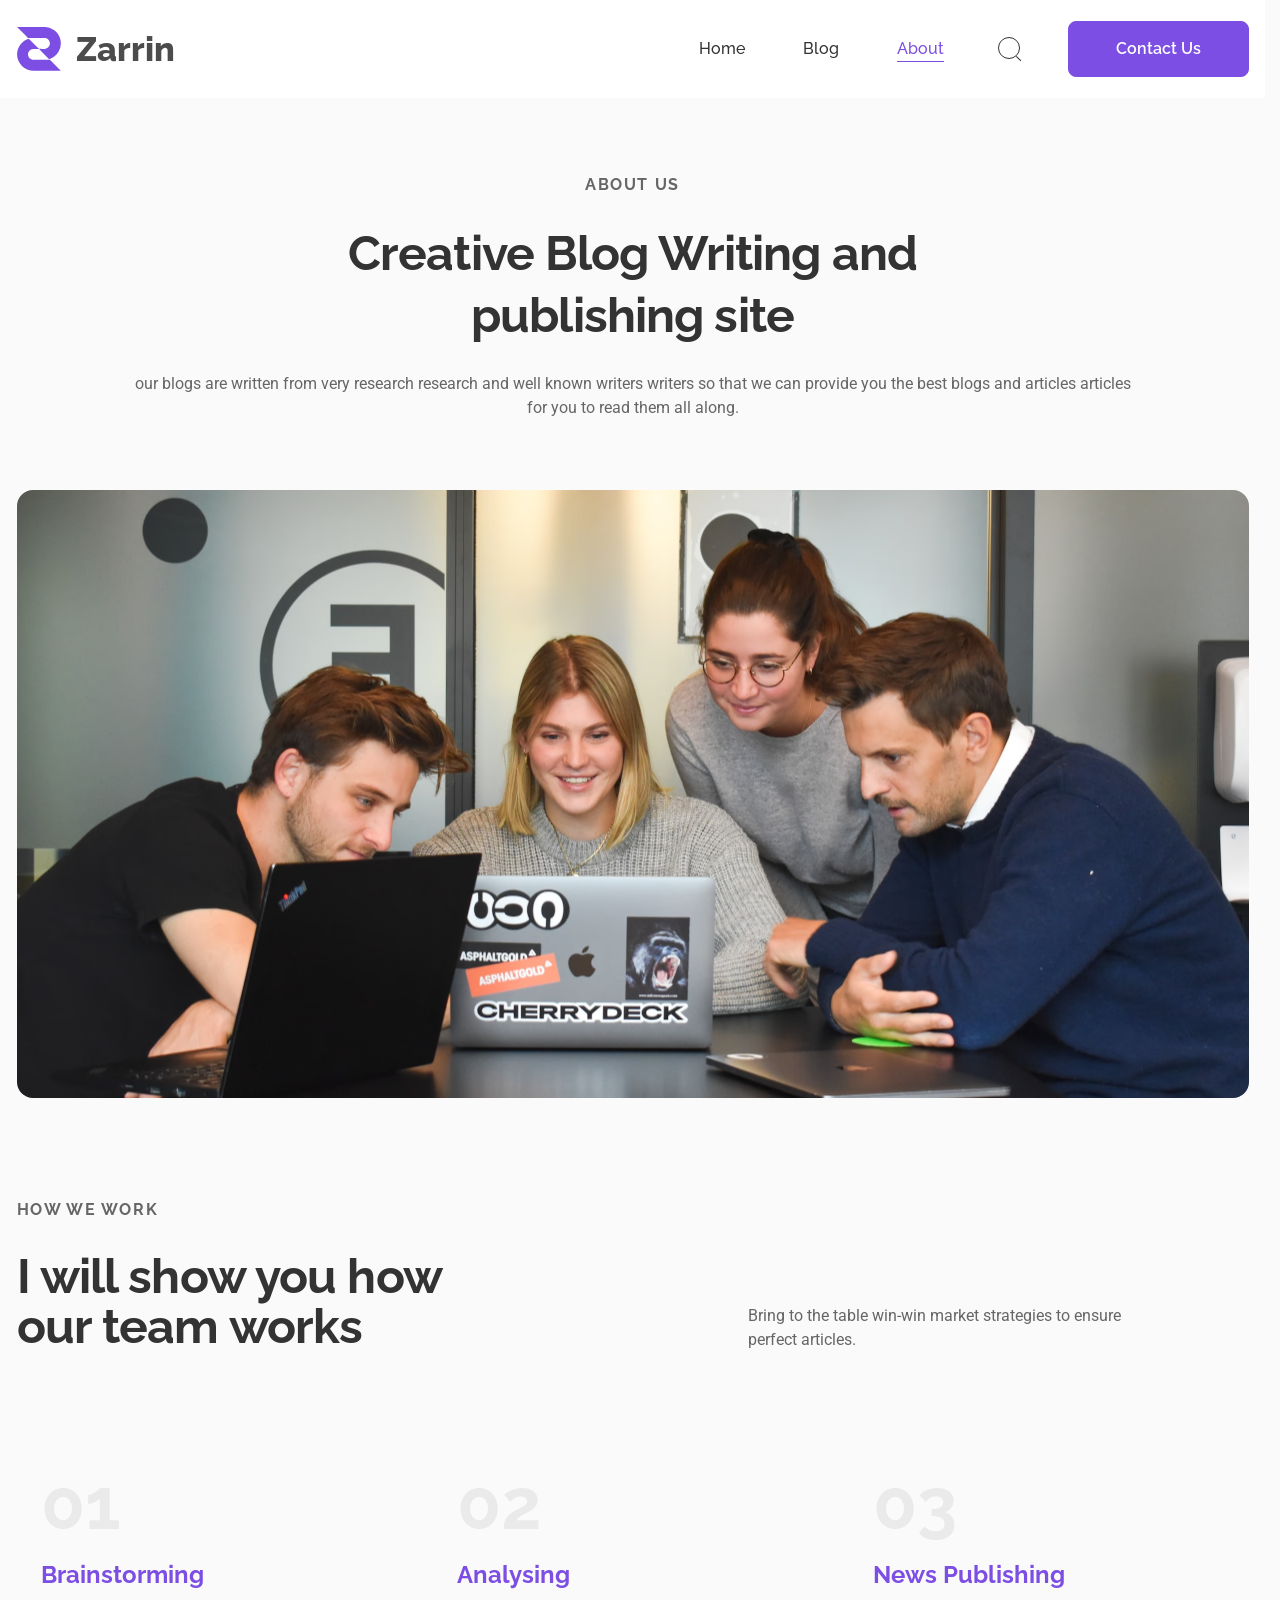
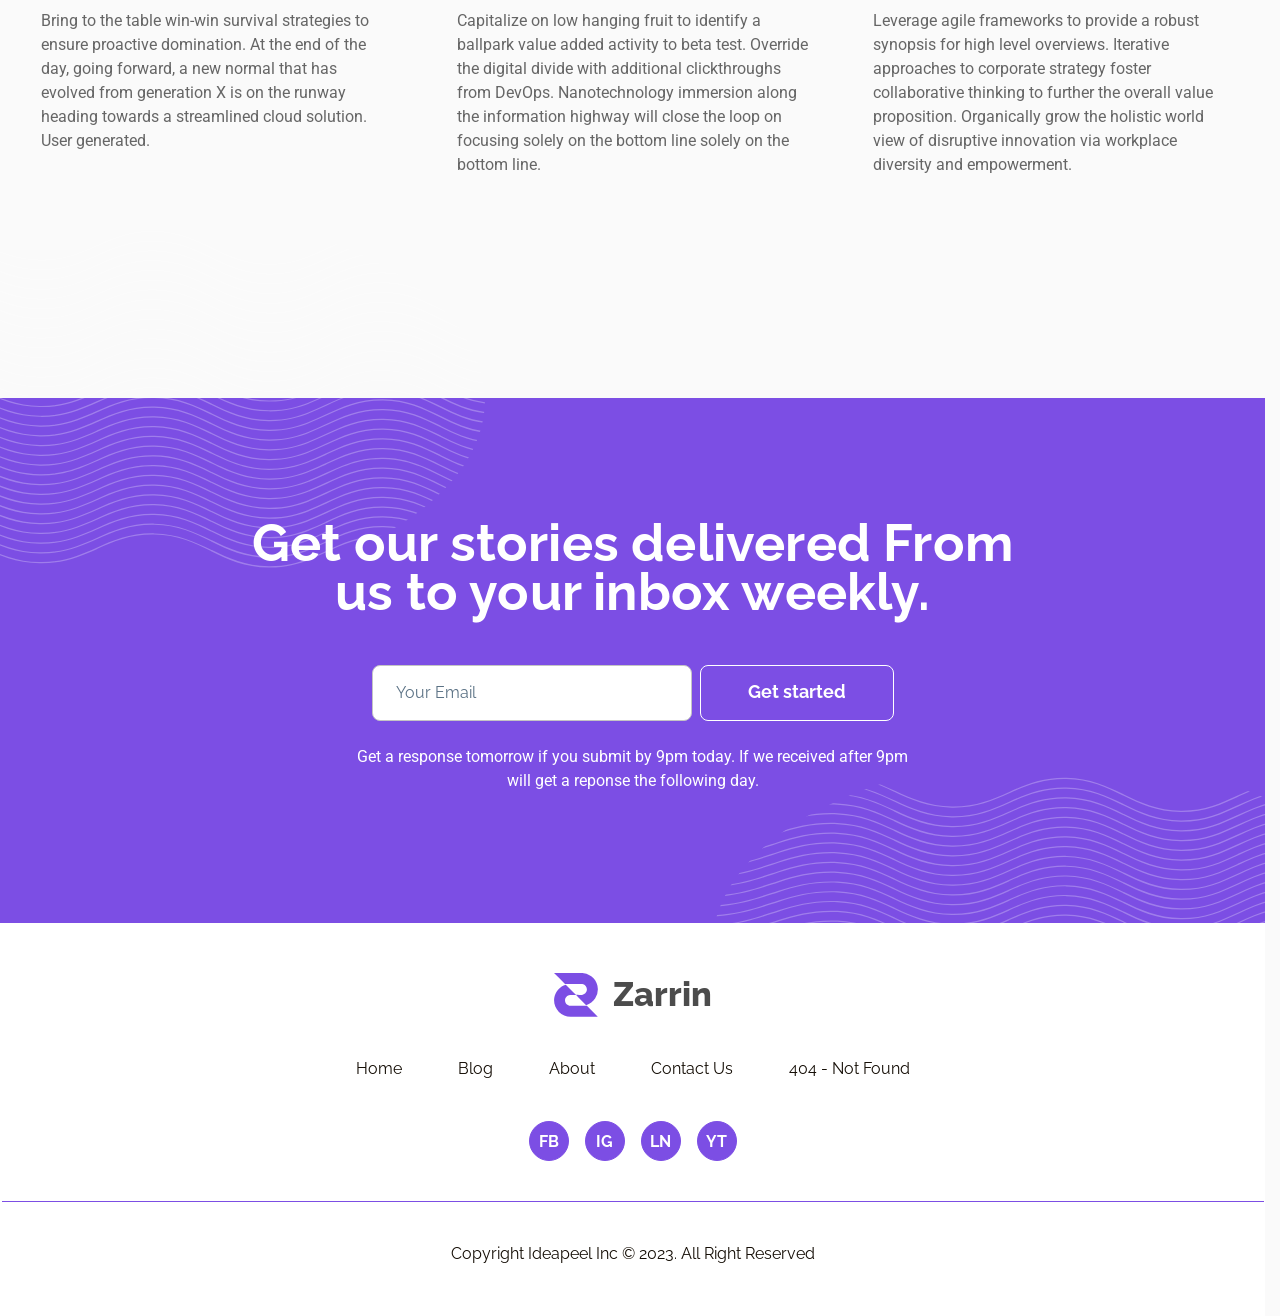
==== commit 9d4dde0a: "Updates" ====
--- a/about.html
+++ b/about.html
@@ -18,12 +18,12 @@
 		<meta name="viewport" content="width=device-width, initial-scale=1.0">
 		<link rel="shortcut icon" href="./assets/img/favicon.ico">
 		<title>About</title>
-		<link rel="modulepreload" crossorigin href="./js/common.min.js?v=1792694970066">
-		<script type="module" crossorigin="" src="./js/popup.min.js?v=1792694970066"></script>
-		<script type="module" crossorigin="" src="./js/blockhead.min.js?v=1792694970066"></script>
-		<link rel="stylesheet" crossorigin="" href="./css/popup.min.css?v=1792694970066">
-		<link rel="stylesheet" crossorigin="" href="./css/blockhead.min.css?v=1792694970066">
-		<link rel="stylesheet" crossorigin="" href="./css/about.min.css?v=1792694970066">
+		<link rel="modulepreload" crossorigin href="./js/common.min.js?v=1792957870782">
+		<script type="module" crossorigin="" src="./js/popup.min.js?v=1792957870782"></script>
+		<script type="module" crossorigin="" src="./js/blockhead.min.js?v=1792957870782"></script>
+		<link rel="stylesheet" crossorigin="" href="./css/popup.min.css?v=1792957870782">
+		<link rel="stylesheet" crossorigin="" href="./css/blockhead.min.css?v=1792957870782">
+		<link rel="stylesheet" crossorigin="" href="./css/about.min.css?v=1792957870782">
 	</head>
 	<body>
 		<div class="wrapper">
--- a/css/popup.min.css
+++ b/css/popup.min.css
@@ -1 +1 @@
-@import url("https://fonts.googleapis.com/css2?family=Raleway:ital,wght@0,400;0,500;0,600;0,700;0,800;1,400&display=swap");@import url("https://fonts.googleapis.com/css2?family=Roboto:wght@400;500;700&display=swap");*{border:0;margin:0;padding:0}*,:after,:before{box-sizing:border-box}:after,:before{display:inline-block}html{scrollbar-gutter:stable}@supports not (scrollbar-gutter:stable){html{overflow-y:scroll}}body,html{height:100%}body{line-height:1;scrollbar-gutter:stable;-ms-text-size-adjust:100%;-moz-text-size-adjust:100%;-webkit-text-size-adjust:100%;-webkit-font-smoothing:antialiased;-moz-osx-font-smoothing:grayscale}button,input,textarea{background-color:transparent;color:inherit;font-family:inherit;font-size:inherit;line-height:inherit}input,textarea{width:100%}label{display:inline-block}button,option,select{cursor:pointer}a{color:inherit;display:inline-block;text-decoration:none}ul li{list-style:none}img{height:auto;max-width:100%;vertical-align:middle}h1,h2,h3,h4,h5,h6{font-size:inherit;font-weight:inherit}address{font-style:normal}.visually-hidden:not(:focus):not(:active){height:.0625rem;overflow:hidden;position:absolute;width:.0625rem;clip:rect(0 0 0 0);clip-path:inset(50%);white-space:nowrap}@font-face{font-display:swap;font-family:iconfont;src:url(../assets/fonts/iconfont.woff2?c3809a03ccf734c679c5c39a4c90d11b) format("woff2")}[class*="--icon-"]:before{font-family:iconfont}[class*="--icon-search"]:before{content:"\f101"}[class*="--icon-phone"]:before{content:"\f102"}[class*="--icon-mail"]:before{content:"\f103"}[class*="--icon-home"]:before{content:"\f104"}:root{--gray:#666;--gray-4c:#4c4c4c;--gray-c4:#c4c4c4;--gray-light:#dadada;--darkGray:#333;--lightGray:#999;--purple:#7c4ee4;--white:#fff;--black:#150e06;--main-bg:#fafafa;--dark-cyan:#5a7184;--white-27:hsla(0,0%,100%,.27);--error:#800e0e;--percent:92;--radius:1rem;--gray-7a:#7a7a7a;--border-radius:1rem;--spring-bounce:cubic-bezier(0.22,1,0.36,1);--spring-bounce-2:linear(0,0.003 0.5%,0.013 1%,0.029 1.6%,0.051 2.2%,0.112 3.6%,0.311 7.7%,0.404 9.8%,0.459 11.2%,0.51 12.6%,0.557 14%,0.602 15.5%,0.645 17.1%,0.683 18.7%,0.72 20.4%,0.754 22.2%,0.785 24.1%,0.813 26%,0.838 28%,0.861 30.2%,0.882 32.4%,0.9 34.8%,0.917 37.3%,0.931 40%,0.944 42.8%,0.955 45.9%,0.965 49.2%,0.972 52.7%,0.984 60.5%,0.992 70.2%,0.997 82.5%,1);--boop-spring:linear(0,0.011,0.045 1.4%,0.184 3%,0.913 8.2%,1.156,1.304 12.3%,1.345,1.365,1.367,1.359 15.8%,1.31 17.5%,1.027 23.1%,0.937 25.3%,0.888 27.1%,0.873,0.866 29%,0.867,0.88,0.905 33.5%,0.982 37.5%,1.014 39.4%,1.038,1.049 43.7% 45.2%,1.044 46.7%,0.995 54.2%,0.986,0.982 58.4%,0.984 61.5%,1.002 68.9%,1.006 72.9%,0.998 87.3%,1.001);--boop-spring-duration:1.35s}body{background-color:var(--main-bg);color:var(--gray);font-family:Roboto,sans-serif;font-size:1rem;line-height:1.5;min-width:20rem}[data-fls-scrolllock] body{overflow:hidden;overscroll-behavior:none;touch-action:none}.wrapper{display:flex;flex-direction:column;min-height:100%;overflow:clip}.wrapper>main{flex:1 1 auto}.wrapper>*{min-width:0}[class*=__container]{margin:0 auto;max-width:78.875rem;padding-left:.9375rem;padding-right:.9375rem}.menu{flex-grow:1}.menu__link{color:var(--darkGray);font-family:Raleway,sans-serif;font-weight:500;line-height:1.5;position:relative;transition:color .3s var(--spring-bounce) 0s}.menu__link:after{background-color:var(--purple);bottom:0;content:"";height:.0625rem;left:50%;position:absolute;transition:width .3s var(--spring-bounce),left .3s var(--spring-bounce);width:0}html:not([data-fls-touch]) .menu__link:hover{color:var(--purple)}html:not([data-fls-touch]) .menu__link:hover:after{background-color:var(--purple);left:0;width:100%}.icon-menu{display:none}.header{background-color:var(--white);left:0;position:sticky;right:0;top:0;z-index:99}.header__body{padding-bottom:.375rem;padding-top:.375rem;transition:min-height .3s ease}.header__actions,.header__body{align-items:center;display:flex}.header__actions{position:relative;z-index:3}.header__icon-menu{display:none}.footer{background-color:var(--white);color:var(--black);font-family:Raleway,sans-serif;position:relative;z-index:3}.footer__body{align-items:center;display:flex;flex-direction:column}.footer__logo{opacity:0;translate:0 1%;will-change:translate,opacity}.--watcher-view .footer__logo{animation:show-footer-title .4s ease .2s forwards}@keyframes show-footer-title{0%{opacity:0;translate:0 1%}to{opacity:1;translate:0 0}}.footer__list{align-items:center;display:flex;flex-wrap:wrap;justify-content:center;row-gap:.625rem}.footer__link{position:relative;transition:color .3s var(--spring-bounce) 0s}.footer__link:after{background-color:var(--purple);bottom:0;content:"";height:.0625rem;left:50%;position:absolute;transition:width .3s var(--spring-bounce),left .3s var(--spring-bounce);width:0}html:not([data-fls-touch]) .footer__link:hover{color:var(--purple)}html:not([data-fls-touch]) .footer__link:hover:after{background-color:var(--purple);left:0;width:100%}.footer__copy{border-top:.0625rem solid var(--purple);margin-inline:-.9375rem;text-align:center}.footer__copy p{padding-inline:.9375rem}.footer__copy p:not(:last-child){margin-bottom:.625rem}.footer__copy{opacity:0;translate:0 1%;will-change:translate,opacity}.--watcher-view .footer__copy{animation:show-footer-copy .4s var(--spring-bounce) forwards .3s}@keyframes show-footer-copy{0%{opacity:0;translate:0 1%}to{opacity:1;translate:0 0}}.footer__item{opacity:0;transition-property:opacity,translate;will-change:translate,opacity}.--watcher-view .footer__item{transition-duration:.3s}.--watcher-view .footer__item:first-child{transition-delay:62ms}.--watcher-view .footer__item:nth-child(2){transition-delay:.124s}.--watcher-view .footer__item:nth-child(3){transition-delay:.186s}.--watcher-view .footer__item:nth-child(4){transition-delay:.248s}.--watcher-view .footer__item:nth-child(5){transition-delay:.31s}.--watcher-view .footer__item:nth-child(6){transition-delay:.372s}.--watcher-view .footer__item:nth-child(7){transition-delay:.434s}.--watcher-view .footer__item:nth-child(8){transition-delay:.496s}.--watcher-view .footer__item:nth-child(9){transition-delay:.558s}.--watcher-view .footer__item{opacity:1}.social{column-gap:1rem;flex-wrap:wrap;row-gap:.3125rem}.social,.social__link{display:flex;justify-content:center}.social__link{align-items:center;background-color:var(--purple);border:.0625rem solid var(--purple);border-radius:50%;color:var(--white);font-weight:700;height:2.5rem;padding-top:.125rem;text-align:center;transition:background-color .3s var(--spring-bounce) 0s,color .3s var(--spring-bounce) 0s;width:2.5rem}html:not([data-fls-touch]) .social__link:hover{background-color:var(--white);color:var(--purple)}.social__item{opacity:0;transition-property:opacity,translate;translate:0 10%;will-change:translate,opacity}.--watcher-view .social__item{transition-duration:.4s}.--watcher-view .social__item:first-child{transition-delay:.05s}.--watcher-view .social__item:nth-child(2){transition-delay:.1s}.--watcher-view .social__item:nth-child(3){transition-delay:.15s}.--watcher-view .social__item:nth-child(4){transition-delay:.2s}.--watcher-view .social__item:nth-child(5){transition-delay:.25s}.--watcher-view .social__item:nth-child(6){transition-delay:.3s}.--watcher-view .social__item:nth-child(7){transition-delay:.35s}.--watcher-view .social__item:nth-child(8){transition-delay:.4s}.--watcher-view .social__item:nth-child(9){transition-delay:.45s}.--watcher-view .social__item{opacity:1;translate:0 0}input[type=email],input[type=tel],input[type=text],textarea{-webkit-appearance:none;-moz-appearance:none;appearance:none}.input{background-color:var(--white);border:.0625rem solid var(--gray-c4);border-radius:.5rem;color:var(--dark-cyan);display:block;font-family:Raleway,sans-serif;min-height:3.375rem;padding:.9375rem;transition:border-color .3s var(--spring-bounce);width:100%}html:not([data-fls-touch]) .input:focus-visible::placeholder,html:not([data-fls-touch]) .input:hover::placeholder{color:var(--black)}html:not([data-fls-touch]) .input:focus-visible,html:not([data-fls-touch]) .input:hover{border-color:var(--dark-cyan)}.input[placeholder]:not([data-fls-placeholder-nohiden])::placeholder{color:var(--dark-cyan);transition:opacity .3s var(--spring-bounce),color .3s var(--spring-bounce)}.input[placeholder]:not([data-fls-placeholder-nohiden]):focus::placeholder{opacity:0}textarea.input{min-height:10.8125rem;padding:.9375rem;resize:vertical}[data-fls-form-error]{color:var(--error);font-size:.875rem}.form{background-color:var(--white);box-shadow:.4375rem .5rem 3.375rem 0 rgba(124,78,228,.07);font-family:Raleway,sans-serif;margin:0 auto;max-width:48rem}.form,.form__body{display:grid}.form__row{display:flex;width:100%}.form__column{flex:0 1 50%}.form__column--text-area{flex:0 1 100%}.form__label{color:var(--gray-4c);font-weight:600;letter-spacing:.005rem;line-height:1.75}.button,.form__actions{text-align:center}.button{align-items:center;background-color:var(--purple);border:.0625rem solid var(--purple);border-radius:.5rem;color:var(--white);display:inline-flex;font-family:Raleway,sans-serif;font-weight:700;justify-content:center;line-height:1.4;transition:color .3s var(--spring-bounce) 0s,background-color .3s var(--spring-bounce) 0s}html:not([data-fls-touch]) .button:focus-visible,html:not([data-fls-touch]) .button:hover{background-color:transparent;color:var(--purple)}.button--white{background-color:var(--white);border-color:var(--white);color:var(--darkGray);padding-block:1rem;padding-inline:2.9375rem}html:not([data-fls-touch]) .button--white:focus-visible,html:not([data-fls-touch]) .button--white:hover{background-color:transparent;color:var(--white)}.button--link{background-color:transparent;border:none;color:#7c4ee4;font-family:Roboto,sans-serif;padding-block:0!important;padding-inline:0!important;text-decoration-line:underline;transition:text-decoration-color .2s ease 0s}html:not([data-fls-touch]) .button--link:focus-visible,html:not([data-fls-touch]) .button--link:hover{text-decoration-color:transparent}.button--transparent{background-color:transparent}.button--600{font-weight:600}.button--small{color:var(--purple);font-size:.875rem;padding-block:.875rem;padding-inline:1.875rem}html:not([data-fls-touch]) .button--small:focus-visible,html:not([data-fls-touch]) .button--small:hover{background-color:var(--purple);color:var(--white)}.button--big{color:var(--white);line-height:1.04;padding-block:1.10346875rem;padding-inline:2.0625rem}html:not([data-fls-touch]) .button--big:focus-visible,html:not([data-fls-touch]) .button--big:hover{background-color:var(--white);color:var(--purple)}.button--send{border-radius:.25rem}.fls-preloader{align-items:center;background-color:var(--white);color:var(--purple);display:flex;inset:0;justify-content:center;pointer-events:none;position:fixed;transition:opacity .3s ease,visibility .3s ease;z-index:9999}[data-fls-preloader-loaded] .fls-preloader{opacity:0;visibility:hidden}.fls-preloader__body{display:flex;flex-direction:column;max-width:31.25rem;padding:.93rem}.fls-preloader__logo svg{display:block;overflow:visible;width:100%}.logo-path{stroke:var(--purple);stroke-width:.0625rem}.title{color:var(--darkGray);font-family:Raleway,sans-serif;font-weight:700;letter-spacing:-.055rem;line-height:1.04;text-wrap:balance}.title--112{font-family:Roboto,sans-serif;letter-spacing:.1875rem}.title--64{color:#fff;letter-spacing:normal;line-height:1.34}.title--52{color:#fff;font-size:3.25rem;letter-spacing:.0125rem}.title--32{letter-spacing:-.0625rem;line-height:1.4}.title--24{line-height:1.33;text-wrap:wrap}.title--white{color:var(--white)}.subscribe{background-color:var(--purple);position:relative}.subscribe__decor-bottom,.subscribe__decor-top{max-width:100%;object-fit:cover;position:absolute}.subscribe__decor-top{left:-15.833333%;top:-35.515982%}.subscribe__decor-bottom{bottom:-40.753425%;right:-17.680556%}.subscribe__body{display:grid;place-content:center}.subscribe__title{max-width:48rem;opacity:0;text-align:center;text-wrap:wrap;translate:0 1%;will-change:translate,opacity}.--watcher-view .subscribe__title{animation:show-subscribe-title .4s ease .2s forwards}@keyframes show-subscribe-title{0%{opacity:0;translate:0 1%}to{opacity:1;translate:0 0}}.subscribe__text{color:var(--white);margin:0 auto;max-width:34.6875rem;opacity:0;text-align:center;translate:0 1%;will-change:translate,opacity}.--watcher-view .subscribe__text{animation:show-subscribe-text .4s ease .4s forwards}@keyframes show-subscribe-text{0%{opacity:0;translate:0 1%}to{opacity:1;translate:0 0}}.form-subscribe{display:flex;gap:.5rem}.form-subscribe__line{line-height:1.5}.form-subscribe__input{padding-inline:1.4375rem}html:not([data-fls-touch]) .form-subscribe__input:focus-visible,html:not([data-fls-touch]) .form-subscribe__input:hover{border-color:var(--black)}.form-subscribe__button{min-height:3.5rem}.form-subscribe{opacity:0;translate:0 1%;will-change:translate,opacity}.--watcher-view .form-subscribe{animation:show-subscribe-form .4s ease .3s forwards}@keyframes show-subscribe-form{0%{opacity:0;translate:0 1%}to{opacity:1;translate:0 0}}.search-bar{align-items:center;background-color:var(--white);border:.0625rem solid var(--gray-light);box-shadow:0 1.3125rem 2.75rem 0 rgba(0,0,0,.04);display:flex;gap:.625rem;left:50%;opacity:0;pointer-events:none;position:absolute;transform:translate(-50%);transition:opacity .3s var(--spring-bounce),visibility 0s linear .3s;visibility:hidden;width:100%}.search-bar[data-fls-search-bar-open]{opacity:1;pointer-events:auto;transition:opacity .3s ease,visibility 0s linear 0s;visibility:visible}.search-bar__input{padding-inline:1.4375rem}.search-bar__button svg{display:none}.search{align-items:center;display:flex;justify-content:center}html:not([data-fls-touch]) .search:focus-visible,html:not([data-fls-touch]) .search:hover{background-color:var(--purple)}html:not([data-fls-touch]) .search:focus-visible[aria-expanded=true] .search__icon:before,html:not([data-fls-touch]) .search:hover[aria-expanded=true] .search__icon:before{background:var(--white)}html:not([data-fls-touch]) .search:focus-visible .search__icon:before,html:not([data-fls-touch]) .search:hover .search__icon:before{border-color:var(--white)}html:not([data-fls-touch]) .search:focus-visible .search__icon:after,html:not([data-fls-touch]) .search:hover .search__icon:after{background:var(--white)}.search__icon{display:block;height:1.4375rem;position:relative;width:1.4375rem}.search__icon:after,.search__icon:before{background:var(--darkGray);border-radius:.0625rem;content:"";position:absolute;transition:transform .3s ease,width .3s ease,height .3s ease,top .3s ease,left .3s ease,border-color .3s var(--spring-bounce),background .3s var(--spring-bounce),border-radius .3s var(--spring-bounce);will-change:transform,width,height,top,left,border-color,border-radius}.search__icon:before{background:transparent;border:.0625rem solid var(--darkGray);border-radius:50%;height:1.375rem;left:0;top:0;width:1.375rem}.search__icon:after{height:.4375rem;left:1.25rem;top:1.11875rem;transform:rotate(-45deg);width:.0625rem}[aria-expanded=true] .search__icon:before{background:var(--darkGray);border:none;border-radius:.0625rem;height:.0625rem;left:0;top:50%;transform:rotate(45deg) translateY(-50%);width:100%}[aria-expanded=true] .search__icon:after{height:.0625rem;left:0;top:50%;transform:rotate(-45deg) translateY(-50%);width:100%}[data-fls-logo]{align-items:center;display:flex;position:relative;z-index:3}[data-fls-logo] path{fill:var(--purple);transition:fill .3s var(--spring-bounce)}[data-fls-logo] span{color:var(--gray-4c);font-family:Raleway,sans-serif;font-weight:800;line-height:1.2;transition:color .3s var(--spring-bounce)}html:not([data-fls-touch]) [class*=__link-logo]:focus-visible path,html:not([data-fls-touch]) [class*=__link-logo]:hover path{fill:var(--black)}html:not([data-fls-touch]) [class*=__link-logo]:focus-visible span,html:not([data-fls-touch]) [class*=__link-logo]:hover span{color:var(--black)}.boop-target{scale:1;transition:transform var(--boop-spring) var(--boop-spring-duration),scale var(--boop-spring) var(--boop-spring-duration);will-change:transform,scale}.boop-target.is-booped{scale:1.05;transform:rotate(-10deg)}.boop-target--2.is-booped{scale:1.03;transform:rotate(-5deg);--boop-spring-duration:0.9s}.boop-target--3.is-booped{scale:1;transform:rotate(-15deg);--boop-spring-duration:0.9s}body:after{background-color:rgba(0,0,0,.5);content:"";height:100%;left:0;opacity:0;pointer-events:none;position:fixed;top:0;transition:opacity .2s ease-in 0s;width:100%;z-index:149}[data-fls-popup-open] body:after{opacity:1}[data-fls-popup]{bottom:0;left:0;pointer-events:none;position:fixed;right:0;top:0;transition:visibility .8s ease 0s;visibility:hidden}[data-fls-popup][data-fls-popup-active]{overflow:auto;pointer-events:auto;visibility:visible;z-index:150}[data-fls-popup-active] [data-fls-popup-body]{opacity:1;scale:1;visibility:visible}[data-fls-popup-wrapper]{align-items:center;display:flex;flex:1 1 auto;flex-direction:column;justify-content:center;min-height:100%;width:100%}[data-fls-popup-body]{background-color:var(--white);max-width:56.25rem;opacity:0;scale:.5;transition:scale .4s var(--spring-bounce),opacity .2s ease-in 0s,visibility .2s ease-in 0s;visibility:hidden;width:100%}.popup--message [data-fls-popup-body]{display:grid;place-items:center;width:auto}.popup{z-index:3}.popup__text{text-align:center}.popup__text p:not(:last-child){margin-bottom:.3125rem}.popup__close{align-items:center;align-self:flex-end;border:.0625rem solid var(--purple);border-radius:50%;display:flex;justify-content:center;transition:background-color .3s var(--spring-bounce)}.popup__close svg{height:1.25rem;width:1.25rem}.popup__close path{stroke:var(--purple);stroke-width:.0625rem;transition:stroke .3s var(--spring-bounce)}html:not([data-fls-touch]) .popup__close:focus-visible,html:not([data-fls-touch]) .popup__close:hover{background-color:var(--purple)}html:not([data-fls-touch]) .popup__close:focus-visible path,html:not([data-fls-touch]) .popup__close:hover path{stroke:var(--white)}.popup__form .form{background-color:var(--white);box-shadow:none;max-width:100%;padding-top:0}.popup__head{align-items:flex-start;display:flex;flex-direction:column-reverse;gap:1.25rem}.popup__title{align-self:center;text-align:center}.popup__button{width:50%}@media (max-width:61.99875em){body{line-height:1.4}.title--64{line-height:1.28}.title--32{line-height:1.3}}@media (width <= 55.81125em){.subscribe__decor-top{height:15.625rem;width:25rem}.subscribe__decor-bottom{height:15.625rem;width:31.25rem}.subscribe__container{padding-bottom:4.6875rem;padding-top:4.6875rem}}@media (max-width:55.81125em){.--watcher-view .footer__logo{animation:show-footer-title .3s ease .2s forwards}.--watcher-view .footer__copy{animation:show-footer-copy .3s ease .3s forwards}.subscribe__decor-bottom,.subscribe__decor-top{display:none}.--watcher-view .subscribe__title{animation:show-subscribe-title .3s ease .2s forwards}.--watcher-view .subscribe__text{animation:show-subscribe-text .3s ease .4s forwards}.--watcher-view .form-subscribe{animation:show-subscribe-form .3s ease .3s forwards}[data-fls-popup-body]{scale:1;transition:opacity .2s ease-in 0s,visibility .2s ease-in 0s}}@media (width <= 47.99875em){.search-bar{padding-block:.9375rem}.popup__form .form,.popup__head,.search-bar{padding-inline:.9375rem}}@media (max-width:47.99875em){.title--64{line-height:1.2}.popup__button{width:100%}}@media (width <= 38.18625em){.header__body{min-height:2.8125rem}.footer__logo[data-fls-logo] svg{width:2.5rem}.footer__logo[data-fls-logo] span{font-size:1.75rem}[data-fls-logo] svg{width:1.75rem}[data-fls-logo] span{font-size:1.25rem}}@media (max-width:38.18625em) and (width <= 20em){.menu__body{padding-top:4.6875rem}.menu__item{padding-bottom:.875rem}}@media (max-width:38.18625em) and (any-hover:none){.icon-menu{cursor:default}}@media (max-width:38.18625em){.menu__body{height:100dvh;overflow:auto;padding-bottom:1.875rem;padding-left:.9375rem;padding-right:.9375rem}.menu__body,.menu__body:before{background-color:var(--white);position:fixed;right:-100%;top:0;transition:right .3s;width:100%}.menu__body:before{content:"";height:3.85rem;z-index:2}[data-fls-menu-open] .menu__body,[data-fls-menu-open] .menu__body:before{right:0}.menu__list{text-align:right}.menu__item:last-child{padding-bottom:0}.menu__link{font-size:1.875rem}.icon-menu{display:block;height:.875rem;position:relative;width:.875rem;z-index:5}.icon-menu span,.icon-menu:after,.icon-menu:before{background-color:var(--black);border-radius:.625rem;content:"";height:.125rem;position:absolute;right:0;transition:all .3s ease 0s;width:100%}.icon-menu:before{top:0}.icon-menu:after{bottom:0}.icon-menu span{top:calc(50% - .0625rem)}[data-fls-menu-open] .icon-menu{height:1.125rem;width:1.125rem}[data-fls-menu-open] .icon-menu span{width:0}[data-fls-menu-open] .icon-menu:before{top:calc(50% - .0625rem);transform:rotate(-45deg)}[data-fls-menu-open] .icon-menu:after{bottom:calc(50% - .0625rem);transform:rotate(45deg)}.header__icon-menu{display:grid;height:2.125rem;place-content:center;position:relative;width:2.125rem}.header__icon-menu svg{inset:0;position:absolute}.header__icon-menu svg circle{transition:stroke-dashoffset .3s ease 0s}[data-fls-menu-open] .header__icon-menu svg{--percent:0}.button--600{font-size:.875rem!important;padding-block:.875rem!important;padding-inline:1.875rem!important}}@media (width <= 35.75em){.form__row{flex-direction:column}.form__button{width:100%}}@media (width <= 29.99875em){.header__actions{gap:.9375rem}.form{padding-inline:.9375rem}}@media (max-width:29.99875em){.form-subscribe{flex-direction:column}.search-bar{padding-inline:.625rem}.search-bar__input{border-radius:3.125rem 3.125rem 3.125rem 3.125rem;padding-right:4.0625rem;position:relative}.search-bar__button{aspect-ratio:1!important;border-radius:50%;padding:0!important;position:absolute;right:.625rem;top:50%;transform:translateY(-50%);width:3.375rem!important}.search-bar__button span{display:none}.search-bar__button svg{display:block!important;height:1.375rem!important;width:1.375rem!important}.search-bar__button svg path{fill:var(--white)!important}.popup--message [data-fls-popup-body]{width:100%}}@media (max-width:23.43625em){.button--600{padding-inline:1.25rem!important}}@media (width <= 20em){.header__body{column-gap:.3125rem}.header__actions{gap:.5rem}.footer{padding-bottom:1.875rem;padding-top:1.875rem}.footer__body{gap:1.375rem;padding-bottom:1.375rem}.footer__logo[data-fls-logo]{gap:.75rem}.footer__list{column-gap:1.625rem}.footer__copy{font-size:.875rem;padding-top:1.375rem}[data-fls-form-error]{margin-top:.375rem}.form{gap:1.375rem;padding-bottom:1.875rem;padding-top:1.875rem}.form__body,.form__row{gap:.9375rem}.form__label:not(:last-child){margin-bottom:.1875rem}.button{font-size:.875rem;padding-block:.75rem;padding-inline:1.625rem}.button--link{font-size:1rem}.button--14{font-size:.75rem}.button--big{font-size:1rem}.button--send{padding-block:.9375rem;padding-inline:1.625rem}.title{font-size:1.5rem}.title--112{font-size:3.125rem}.title--64{font-size:2rem}.title--52{font-size:1.5rem}.title--32{font-size:1.375rem}.title--24{font-size:1.125rem}.subscribe__container{padding-bottom:1.875rem;padding-top:1.875rem}.subscribe__body{gap:1rem}.subscribe__title:not(:last-child){margin-bottom:6.25e-8rem}.subscribe__text p:not(:last-child){margin-bottom:.375rem}[data-fls-logo]{gap:.3125rem}[data-fls-popup]{padding-bottom:1.875rem;padding-top:3.5625rem}[data-fls-popup-body]{padding-top:1.25rem}.popup--message [data-fls-popup-body]{gap:1.375rem;padding-block:2.1875rem;padding-inline:.9375rem}.popup__text{font-size:1.125rem}.popup__close{padding:.5rem}.popup__head:not(:last-child){margin-bottom:1.125rem}.popup__title{font-size:1.875rem}}@media (max-width:38.18625em) and (width > 38.18625em){.menu__body{padding-top:5.625rem}}@media (min-width:38.18625em) and (width <= 38.18625em){.menu__list{column-gap:1.875rem}}@media (max-width:38.18625em) and (width > 78.875em){.menu__item{padding-bottom:1.25rem}}@media (min-width:23.43625em) and (width <= 38.18625em){.search{padding:.5rem}}@media (width > 20em) and (width <= 78.875em){.footer{padding-bottom:clamp(1.875rem,1.45037154989375rem + 2.1231422505vw,3.125rem);padding-top:clamp(1.875rem,1.45037154989375rem + 2.1231422505vw,3.125rem)}.footer__body{gap:clamp(1.375rem,.99283439490625rem + 1.9108280255vw,2.5rem);padding-bottom:clamp(1.375rem,.99283439490625rem + 1.9108280255vw,2.5rem)}.footer__logo[data-fls-logo]{gap:clamp(.75rem,.68630573248125rem + .3184713376vw,.9375rem)}.footer__list{column-gap:clamp(1.625rem,.98805732484375rem + 3.1847133758vw,3.5rem)}.footer__copy{font-size:clamp(.875rem,.8325371549875rem + .2123142251vw,1rem);padding-top:clamp(1.375rem,.99283439490625rem + 1.9108280255vw,2.5rem)}[data-fls-form-error]{margin-top:clamp(.375rem,.29007430998125rem + .4246284501vw,.625rem)}.form__label:not(:last-child){margin-bottom:clamp(.1875rem,.081342887475rem + .5307855626vw,.5rem)}.button{font-size:clamp(.875rem,.8325371549875rem + .2123142251vw,1rem);padding-block:clamp(.75rem,.66507430998125rem + .4246284501vw,1rem);padding-inline:clamp(1.625rem,1.1791401273875rem + 2.2292993631vw,2.9375rem)}.button--link{font-size:clamp(1rem,.9575371549875rem + .2123142251vw,1.125rem)}.button--14{font-size:clamp(.75rem,.7075371549875rem + .2123142251vw,.875rem)}.button--big{font-size:clamp(1rem,.9575371549875rem + .2123142251vw,1.125rem)}.button--send{padding-block:clamp(.9375rem,.87380573248125rem + .3184713376vw,1.125rem);padding-inline:clamp(1.625rem,1.49761146496875rem + .6369426752vw,2rem)}.title{font-size:clamp(1.5rem,.990445859875rem + 2.5477707006vw,3rem)}.title--112{font-size:clamp(3.125rem,1.80865180466875rem + 6.5817409766vw,7rem)}.title--64{font-size:clamp(2rem,1.32059447983125rem + 3.3970276008vw,4rem)}.title--52{font-size:clamp(1.5rem,.90552016985rem + 2.9723991507vw,3.25rem)}.title--32{font-size:clamp(1.375rem,1.16268577495rem + 1.0615711253vw,2rem)}.title--24{font-size:clamp(1.125rem,.99761146496875rem + .6369426752vw,1.5rem)}.subscribe__body{gap:clamp(1rem,.83014861995625rem + .8492569002vw,1.5rem)}.subscribe__title:not(:last-child){margin-bottom:clamp(6.25e-8rem,-.50955405639375rem + 2.5477705945vw,1.5rem)}.subscribe__text p:not(:last-child){margin-bottom:clamp(.375rem,.29007430998125rem + .4246284501vw,.625rem)}[data-fls-logo]{gap:clamp(.3125rem,.10018577495rem + 1.0615711253vw,.9375rem)}[data-fls-popup]{padding-bottom:clamp(1.875rem,1.15313163481875rem + 3.6093418259vw,4rem);padding-top:clamp(3.5625rem,2.73447452229375rem + 4.1401273885vw,6rem)}.popup__close{padding:clamp(.5rem,.3513800424625rem + .7430997877vw,.9375rem)}}@media (width > 20em) and (width <= 55.81125em){.subscribe__container{padding-bottom:clamp(1.875rem,.30426454675625rem + 7.8536772662vw,4.6875rem);padding-top:clamp(1.875rem,.30426454675625rem + 7.8536772662vw,4.6875rem)}}@media (width > 20em) and (width <= 47.99875em){.header__body{column-gap:clamp(.3125rem,-1.3393594580125rem + 8.2592972901vw,2.625rem)}.form{gap:clamp(1.375rem,.43745814545rem + 4.6877092727vw,2.6875rem);padding-bottom:clamp(1.875rem,.31243024241875rem + 7.8128487879vw,4.0625rem);padding-top:clamp(1.875rem,.044561141125rem + 9.1521942944vw,4.4375rem)}.form__body{gap:clamp(.9375rem,.62498604848125rem + 1.5625697576vw,1.375rem)}.form__row{gap:clamp(.9375rem,.6696308987rem + 1.3393455065vw,1.3125rem)}[data-fls-popup-body]{padding-top:clamp(1.25rem,.35710299566875rem + 4.4644850217vw,2.5rem)}.popup--message [data-fls-popup-body]{gap:clamp(1.375rem,1.01784119826875rem + 1.7857940087vw,1.875rem)}.popup__text{font-size:clamp(1.125rem,.94642059913125rem + .8928970043vw,1.375rem)}.popup__head:not(:last-child){margin-bottom:clamp(1.125rem,-.30363520693125rem + 7.1431760346vw,3.125rem)}.popup__title{font-size:clamp(1.875rem,1.0713926961rem + 4.0180365195vw,3rem)}}@media (width > 20em) and (width <= 29.99875em){.header__actions{gap:clamp(.5rem,-.375109388675rem + 4.3755469434vw,.9375rem)}.popup--message [data-fls-popup-body]{padding-block:clamp(2.1875rem,.93734373046875rem + 6.2507813477vw,2.8125rem);padding-inline:clamp(.9375rem,-.9377344043rem + 9.3761720215vw,1.875rem)}}@media (min-width:23.43625em){.search{border-radius:50%;transition:background-color .3s var(--spring-bounce) 0s}}@media (min-width:23.43625em) and (width > 78.875em){.search{padding:.75rem}}@media (min-width:23.43625em) and (width > 38.18625em) and (width <= 78.875em){.search{padding:clamp(.5rem,.26537587170625rem + .6144204479vw,.75rem)}}@media (min-width:29.99875em){.form{border-radius:1rem}.subscribe__title{line-height:.95}.form-subscribe{align-items:center;justify-content:center}.form-subscribe__line{flex:0 1 20rem}.form-subscribe__button{align-self:start}.search-bar__button{align-self:start;min-height:3.4375rem}[data-fls-popup]{padding-inline:.625rem}[data-fls-popup-body]{border-radius:1rem}.popup__form .form{border-radius:0 0 1rem 1rem}}@media (width > 29.99875em) and (width <= 61.99875em){.header__actions{gap:clamp(.9375rem,-.234326171875rem + 3.90625vw,2.1875rem)}}@media (width > 29.99875em) and (width <= 47.99875em){.form{padding-inline:clamp(.9375rem,-4.06229166666875rem + 16.6666666667vw,3.9375rem)}}@media (width > 29.99875em){.popup--message [data-fls-popup-body]{padding-block:2.8125rem;padding-inline:1.875rem}}@media (min-width:38.18625em){.menu__list{align-items:center;display:flex;flex-wrap:wrap;justify-content:flex-end;row-gap:.1875rem}.menu__link{padding-bottom:.0625rem}.menu__link--active{color:var(--purple)}.menu__link--active:after{background-color:var(--purple);left:0;width:100%}}@media (width > 38.18625em) and (width <= 78.875em){.header__body{min-height:clamp(2.8125rem,-.29626969985625rem + 8.1410709348vw,6.125rem)}.footer__logo[data-fls-logo] svg{width:clamp(2.5rem,2.26537587170625rem + .6144204479vw,2.75rem)}.footer__logo[data-fls-logo] span{font-size:clamp(1.75rem,1.3980638075625rem + .9216306719vw,2.125rem)}[data-fls-logo] svg{width:clamp(1.75rem,.8115034868375rem + 2.4576817917vw,2.75rem)}[data-fls-logo] span{font-size:clamp(1.25rem,.42881555098125rem + 2.1504715677vw,2.125rem)}}@media (min-width:38.18625em) and (width > 71.875em){.menu__list{column-gap:3.625rem}}@media (min-width:38.18625em) and (width > 38.18625em) and (width <= 71.875em){.menu__list{column-gap:clamp(1.875rem,-.10862769470625rem + 5.1946124448vw,3.625rem)}}@media (max-width:38.18625em) and (width > 20em) and (width <= 78.875em){.menu__item{padding-bottom:clamp(.875rem,.74761146496875rem + .6369426752vw,1.25rem)}}@media (max-width:38.18625em) and (width > 20em) and (width <= 38.18625em){.menu__body{padding-top:clamp(4.6875rem,3.65650130593125rem + 5.1549934703vw,5.625rem)}}@media (min-width:47.99875em){.search-bar{border-radius:1rem;max-width:46.875rem;top:120%}}@media (width > 47.99875em) and (width <= 78.875em){.search-bar{padding-block:clamp(.9375rem,-.5198929193125rem + 3.0363143193vw,1.875rem);padding-inline:clamp(.9375rem,-.5198929193125rem + 3.0363143193vw,1.875rem)}}@media (width > 47.99875em) and (width <= 61.99875em){.popup__form .form,.popup__head{padding-inline:clamp(.9375rem,-9.34794642856875rem + 21.4285714286vw,3.9375rem)}}@media (width > 47.99875em){.header__body{column-gap:2.625rem}.form{gap:2.6875rem;padding-bottom:4.0625rem;padding-top:4.4375rem;padding-inline:3.9375rem}.form__body{gap:1.375rem}.form__row{gap:1.3125rem}[data-fls-popup-body]{padding-top:2.5rem}.popup--message [data-fls-popup-body]{gap:1.875rem}.popup__text{font-size:1.375rem}.popup__head:not(:last-child){margin-bottom:3.125rem}.popup__title{font-size:3rem}}@media (width > 55.81125em) and (width <= 78.875em){.subscribe__decor-top{height:clamp(15.625rem,-3.733950734375rem + 34.6864668582vw,23.625rem);width:clamp(25rem,-18.1039137445125rem + 77.2315863639vw,42.8125rem)}.subscribe__decor-bottom{height:clamp(15.625rem,-3.733950734375rem + 34.6864668582vw,23.625rem);width:clamp(31.25rem,-10.6439793236125rem + 75.0636821852vw,48.5625rem)}.subscribe__container{padding-bottom:clamp(4.6875rem,-3.630799143675rem + 14.9043412281vw,8.125rem);padding-top:clamp(4.6875rem,-2.11838111755625rem + 12.1944610048vw,7.5rem)}}@media (width > 61.99875em){.header__actions{gap:2.1875rem}.popup__form .form,.popup__head{padding-inline:3.9375rem}}@media (width > 78.875em){.header__body{min-height:6.125rem}.footer{padding-bottom:3.125rem;padding-top:3.125rem}.footer__body{gap:2.5rem;padding-bottom:2.5rem}.footer__logo[data-fls-logo]{gap:.9375rem}.footer__logo[data-fls-logo] svg{width:2.75rem}.footer__logo[data-fls-logo] span{font-size:2.125rem}.footer__list{column-gap:3.5rem}.footer__copy{font-size:1rem;padding-top:2.5rem}[data-fls-form-error]{margin-top:.625rem}.form__label:not(:last-child){margin-bottom:.5rem}.button{font-size:1rem;padding-block:1rem;padding-inline:2.9375rem}.button--link{font-size:1.125rem}.button--14{font-size:.875rem}.button--big{font-size:1.125rem}.button--send{padding-block:1.125rem;padding-inline:2rem}.title{font-size:3rem}.title--112{font-size:7rem}.title--64{font-size:4rem}.title--52{font-size:3.25rem}.title--32{font-size:2rem}.title--24{font-size:1.5rem}.subscribe__decor-top{height:23.625rem;width:42.8125rem}.subscribe__decor-bottom{height:23.625rem;width:48.5625rem}.subscribe__container{padding-bottom:8.125rem;padding-top:7.5rem}.subscribe__body{gap:1.5rem}.subscribe__title:not(:last-child){margin-bottom:1.5rem}.subscribe__text p:not(:last-child){margin-bottom:.625rem}.search-bar{padding-block:1.875rem;padding-inline:1.875rem}[data-fls-logo]{gap:.9375rem}[data-fls-logo] svg{width:2.75rem}[data-fls-logo] span{font-size:2.125rem}[data-fls-popup]{padding-bottom:4rem;padding-top:6rem}.popup__close{padding:.9375rem}}@media (prefers-reduced-motion:no-preference){.logo-path{stroke:var(--purple);stroke-dasharray:100 1000;stroke-dashoffset:100;stroke-linecap:round;stroke-width:.0625rem;transition:stroke-dashoffset .5s ease-out}}@media (prefers-reduced-motion:reduce){.fls-preloader,.fls-preloader__line span,.logo-path{transition:none}}+@import url("https://fonts.googleapis.com/css2?family=Raleway:ital,wght@0,400;0,500;0,600;0,700;0,800;1,400&display=swap");@import url("https://fonts.googleapis.com/css2?family=Roboto:wght@400;500;700&display=swap");*{border:0;margin:0;padding:0}*,:after,:before{box-sizing:border-box}:after,:before{display:inline-block}html{scrollbar-gutter:stable}@supports not (scrollbar-gutter:stable){html{overflow-y:scroll}}body,html{height:100%}body{line-height:1;scrollbar-gutter:stable;-ms-text-size-adjust:100%;-moz-text-size-adjust:100%;-webkit-text-size-adjust:100%;-webkit-font-smoothing:antialiased;-moz-osx-font-smoothing:grayscale}button,input,textarea{background-color:transparent;color:inherit;font-family:inherit;font-size:inherit;line-height:inherit}input,textarea{width:100%}label{display:inline-block}button,option,select{cursor:pointer}a{color:inherit;display:inline-block;text-decoration:none}ul li{list-style:none}img{height:auto;max-width:100%;vertical-align:middle}h1,h2,h3,h4,h5,h6{font-size:inherit;font-weight:inherit}address{font-style:normal}.visually-hidden:not(:focus):not(:active){height:.0625rem;overflow:hidden;position:absolute;width:.0625rem;clip:rect(0 0 0 0);clip-path:inset(50%);white-space:nowrap}@font-face{font-display:swap;font-family:iconfont;src:url(../assets/fonts/iconfont.woff2?c3809a03ccf734c679c5c39a4c90d11b) format("woff2")}[class*="--icon-"]:before{font-family:iconfont}[class*="--icon-search"]:before{content:"\f101"}[class*="--icon-phone"]:before{content:"\f102"}[class*="--icon-mail"]:before{content:"\f103"}[class*="--icon-home"]:before{content:"\f104"}:root{--gray:#666;--gray-4c:#4c4c4c;--gray-c4:#c4c4c4;--gray-light:#dadada;--darkGray:#333;--lightGray:#999;--purple:#7c4ee4;--white:#fff;--black:#150e06;--main-bg:#fafafa;--dark-cyan:#5a7184;--white-27:hsla(0,0%,100%,.27);--error:#800e0e;--percent:92;--radius:1rem;--gray-7a:#7a7a7a;--border-radius:1rem;--spring-bounce:cubic-bezier(0.22,1,0.36,1);--spring-bounce-2:linear(0,0.003 0.5%,0.013 1%,0.029 1.6%,0.051 2.2%,0.112 3.6%,0.311 7.7%,0.404 9.8%,0.459 11.2%,0.51 12.6%,0.557 14%,0.602 15.5%,0.645 17.1%,0.683 18.7%,0.72 20.4%,0.754 22.2%,0.785 24.1%,0.813 26%,0.838 28%,0.861 30.2%,0.882 32.4%,0.9 34.8%,0.917 37.3%,0.931 40%,0.944 42.8%,0.955 45.9%,0.965 49.2%,0.972 52.7%,0.984 60.5%,0.992 70.2%,0.997 82.5%,1);--boop-spring:linear(0,0.011,0.045 1.4%,0.184 3%,0.913 8.2%,1.156,1.304 12.3%,1.345,1.365,1.367,1.359 15.8%,1.31 17.5%,1.027 23.1%,0.937 25.3%,0.888 27.1%,0.873,0.866 29%,0.867,0.88,0.905 33.5%,0.982 37.5%,1.014 39.4%,1.038,1.049 43.7% 45.2%,1.044 46.7%,0.995 54.2%,0.986,0.982 58.4%,0.984 61.5%,1.002 68.9%,1.006 72.9%,0.998 87.3%,1.001);--boop-spring-duration:1.35s;--menu-spring-duration:1100ms;--menu-spring:linear(0,0.002 0.4%,0.008 0.9%,0.019 1.4%,0.034 1.9%,0.053 2.4%,0.08 3%,0.141 4.1%,0.206 5.1%,0.286 6.2%,0.6 10.2%,0.734 12%,0.854 13.8%,0.951 15.5%,0.995 16.4%,1.029 17.2%,1.064 18.1%,1.093 19%,1.117 19.9%,1.137 20.8%,1.152 21.7%,1.163 22.6%,1.172 23.8%,1.174 25%,1.171 26.3%,1.163 27.6%,1.152 28.8%,1.137 30.2%,1.052 36.5%,1.032 38.2%,1.016 39.7%,1 41.5%,0.987 43.3%,0.978 45.2%,0.973 47.1%,0.97 49.6%,0.971 52.5%,0.997 64.4%,1.002 67.8%,1.004 71.2%,1.005 76.9%,1 90.8%,1)}body{background-color:var(--main-bg);color:var(--gray);font-family:Roboto,sans-serif;font-size:1rem;line-height:1.5;min-width:20rem}[data-fls-scrolllock] body{overflow:hidden;overscroll-behavior:none;touch-action:none}.wrapper{display:flex;flex-direction:column;min-height:100%;overflow:clip}.wrapper>main{flex:1 1 auto}.wrapper>*{min-width:0}[class*=__container]{margin:0 auto;max-width:78.875rem;padding-left:.9375rem;padding-right:.9375rem}.menu{flex-grow:1}.menu__link{color:var(--darkGray);font-family:Raleway,sans-serif;font-weight:500;line-height:1.5;position:relative;transition:color .3s var(--spring-bounce) 0s}.menu__link:after{background-color:var(--purple);bottom:0;content:"";height:.0625rem;left:50%;position:absolute;transition:width .3s var(--spring-bounce),left .3s var(--spring-bounce);width:0}html:not([data-fls-touch]) .menu__link:hover{color:var(--purple)}html:not([data-fls-touch]) .menu__link:hover:after{background-color:var(--purple);left:0;width:100%}.icon-menu{display:none}.header{background-color:var(--white);left:0;position:sticky;right:0;top:0;z-index:99}.header__body{padding-bottom:.375rem;padding-top:.375rem;transition:min-height .3s ease}.header__actions,.header__body{align-items:center;display:flex}.header__actions{position:relative;z-index:3}.header__icon-menu{display:none}.footer{background-color:var(--white);color:var(--black);font-family:Raleway,sans-serif;position:relative;z-index:3}.footer__body{align-items:center;display:flex;flex-direction:column}.footer__logo{opacity:0;translate:0 1%;will-change:translate,opacity}.--watcher-view .footer__logo{animation:show-footer-title .4s ease .2s forwards}@keyframes show-footer-title{0%{opacity:0;translate:0 1%}to{opacity:1;translate:0 0}}.footer__list{align-items:center;display:flex;flex-wrap:wrap;justify-content:center;row-gap:.625rem}.footer__link{position:relative;transition:color .3s var(--spring-bounce) 0s}.footer__link:after{background-color:var(--purple);bottom:0;content:"";height:.0625rem;left:50%;position:absolute;transition:width .3s var(--spring-bounce),left .3s var(--spring-bounce);width:0}html:not([data-fls-touch]) .footer__link:hover{color:var(--purple)}html:not([data-fls-touch]) .footer__link:hover:after{background-color:var(--purple);left:0;width:100%}.footer__copy{border-top:.0625rem solid var(--purple);margin-inline:-.9375rem;text-align:center}.footer__copy p{padding-inline:.9375rem}.footer__copy p:not(:last-child){margin-bottom:.625rem}.footer__copy{opacity:0;translate:0 1%;will-change:translate,opacity}.--watcher-view .footer__copy{animation:show-footer-copy .4s var(--spring-bounce) forwards .3s}@keyframes show-footer-copy{0%{opacity:0;translate:0 1%}to{opacity:1;translate:0 0}}.footer__item{opacity:0;transition-property:opacity,translate;will-change:translate,opacity}.--watcher-view .footer__item{transition-duration:.3s}.--watcher-view .footer__item:first-child{transition-delay:62ms}.--watcher-view .footer__item:nth-child(2){transition-delay:.124s}.--watcher-view .footer__item:nth-child(3){transition-delay:.186s}.--watcher-view .footer__item:nth-child(4){transition-delay:.248s}.--watcher-view .footer__item:nth-child(5){transition-delay:.31s}.--watcher-view .footer__item:nth-child(6){transition-delay:.372s}.--watcher-view .footer__item:nth-child(7){transition-delay:.434s}.--watcher-view .footer__item:nth-child(8){transition-delay:.496s}.--watcher-view .footer__item:nth-child(9){transition-delay:.558s}.--watcher-view .footer__item{opacity:1}.social{column-gap:1rem;flex-wrap:wrap;row-gap:.3125rem}.social,.social__link{display:flex;justify-content:center}.social__link{align-items:center;background-color:var(--purple);border:.0625rem solid var(--purple);border-radius:50%;color:var(--white);font-weight:700;height:2.5rem;padding-top:.125rem;text-align:center;transition:background-color .3s var(--spring-bounce) 0s,color .3s var(--spring-bounce) 0s;width:2.5rem}html:not([data-fls-touch]) .social__link:hover{background-color:var(--white);color:var(--purple)}.social__item{opacity:0;transition-property:opacity,translate;translate:0 10%;will-change:translate,opacity}.--watcher-view .social__item{transition-duration:.4s}.--watcher-view .social__item:first-child{transition-delay:.05s}.--watcher-view .social__item:nth-child(2){transition-delay:.1s}.--watcher-view .social__item:nth-child(3){transition-delay:.15s}.--watcher-view .social__item:nth-child(4){transition-delay:.2s}.--watcher-view .social__item:nth-child(5){transition-delay:.25s}.--watcher-view .social__item:nth-child(6){transition-delay:.3s}.--watcher-view .social__item:nth-child(7){transition-delay:.35s}.--watcher-view .social__item:nth-child(8){transition-delay:.4s}.--watcher-view .social__item:nth-child(9){transition-delay:.45s}.--watcher-view .social__item{opacity:1;translate:0 0}input[type=email],input[type=tel],input[type=text],textarea{-webkit-appearance:none;-moz-appearance:none;appearance:none}.input{background-color:var(--white);border:.0625rem solid var(--gray-c4);border-radius:.5rem;color:var(--dark-cyan);display:block;font-family:Raleway,sans-serif;min-height:3.375rem;padding:.9375rem;transition:border-color .3s var(--spring-bounce);width:100%}html:not([data-fls-touch]) .input:focus-visible::placeholder,html:not([data-fls-touch]) .input:hover::placeholder{color:var(--black)}html:not([data-fls-touch]) .input:focus-visible,html:not([data-fls-touch]) .input:hover{border-color:var(--dark-cyan)}.input[placeholder]:not([data-fls-placeholder-nohiden])::placeholder{color:var(--dark-cyan);transition:opacity .3s var(--spring-bounce),color .3s var(--spring-bounce)}.input[placeholder]:not([data-fls-placeholder-nohiden]):focus::placeholder{opacity:0}textarea.input{min-height:10.8125rem;padding:.9375rem;resize:vertical}[data-fls-form-error]{color:var(--error);font-size:.875rem}.form{background-color:var(--white);box-shadow:.4375rem .5rem 3.375rem 0 rgba(124,78,228,.07);font-family:Raleway,sans-serif;margin:0 auto;max-width:48rem}.form,.form__body{display:grid}.form__row{display:flex;width:100%}.form__column{flex:0 1 50%}.form__column--text-area{flex:0 1 100%}.form__label{color:var(--gray-4c);font-weight:600;letter-spacing:.005rem;line-height:1.75}.button,.form__actions{text-align:center}.button{align-items:center;background-color:var(--purple);border:.0625rem solid var(--purple);border-radius:.5rem;color:var(--white);display:inline-flex;font-family:Raleway,sans-serif;font-weight:700;justify-content:center;line-height:1.4;transition:color .3s var(--spring-bounce) 0s,background-color .3s var(--spring-bounce) 0s}html:not([data-fls-touch]) .button:focus-visible,html:not([data-fls-touch]) .button:hover{background-color:transparent;color:var(--purple)}.button--white{background-color:var(--white);border-color:var(--white);color:var(--darkGray);padding-block:1rem;padding-inline:2.9375rem}html:not([data-fls-touch]) .button--white:focus-visible,html:not([data-fls-touch]) .button--white:hover{background-color:transparent;color:var(--white)}.button--link{background-color:transparent;border:none;color:#7c4ee4;font-family:Roboto,sans-serif;padding-block:0!important;padding-inline:0!important;text-decoration-line:underline;transition:text-decoration-color .2s ease 0s}html:not([data-fls-touch]) .button--link:focus-visible,html:not([data-fls-touch]) .button--link:hover{text-decoration-color:transparent}.button--transparent{background-color:transparent}.button--600{font-weight:600}.button--small{color:var(--purple);font-size:.875rem;padding-block:.875rem;padding-inline:1.875rem}html:not([data-fls-touch]) .button--small:focus-visible,html:not([data-fls-touch]) .button--small:hover{background-color:var(--purple);color:var(--white)}.button--big{color:var(--white);line-height:1.04;padding-block:1.10346875rem;padding-inline:2.0625rem}html:not([data-fls-touch]) .button--big:focus-visible,html:not([data-fls-touch]) .button--big:hover{background-color:var(--white);color:var(--purple)}.button--send{border-radius:.25rem}.fls-preloader{align-items:center;background-color:var(--white);color:var(--purple);display:flex;inset:0;justify-content:center;pointer-events:none;position:fixed;transition:opacity .3s ease,visibility .3s ease;z-index:9999}[data-fls-preloader-loaded] .fls-preloader{opacity:0;visibility:hidden}.fls-preloader__body{display:flex;flex-direction:column;max-width:31.25rem;padding:.93rem}.fls-preloader__logo svg{display:block;margin:0 auto;overflow:visible;width:100%}.logo-path{stroke:var(--purple);stroke-width:.0625rem}.title{color:var(--darkGray);font-family:Raleway,sans-serif;font-weight:700;letter-spacing:-.055rem;line-height:1.04;text-wrap:balance}.title--112{font-family:Roboto,sans-serif;letter-spacing:.1875rem}.title--64{color:#fff;letter-spacing:normal;line-height:1.34}.title--52{color:#fff;font-size:3.25rem;letter-spacing:.0125rem}.title--32{letter-spacing:-.0625rem;line-height:1.4}.title--24{line-height:1.33;text-wrap:wrap}.title--white{color:var(--white)}.subscribe{background-color:var(--purple);position:relative}.subscribe__decor-bottom,.subscribe__decor-top{max-width:100%;object-fit:cover;position:absolute}.subscribe__decor-top{left:-15.833333%;top:-35.515982%}.subscribe__decor-bottom{bottom:-40.753425%;right:-17.680556%}.subscribe__body{display:grid;place-content:center}.subscribe__title{max-width:48rem;opacity:0;text-align:center;text-wrap:wrap;translate:0 1%;will-change:translate,opacity}.--watcher-view .subscribe__title{animation:show-subscribe-title .4s ease .2s forwards}@keyframes show-subscribe-title{0%{opacity:0;translate:0 1%}to{opacity:1;translate:0 0}}.subscribe__text{color:var(--white);margin:0 auto;max-width:34.6875rem;opacity:0;text-align:center;translate:0 1%;will-change:translate,opacity}.--watcher-view .subscribe__text{animation:show-subscribe-text .4s ease .4s forwards}@keyframes show-subscribe-text{0%{opacity:0;translate:0 1%}to{opacity:1;translate:0 0}}.form-subscribe{display:flex;gap:.5rem}.form-subscribe__line{line-height:1.5}.form-subscribe__input{padding-inline:1.4375rem}html:not([data-fls-touch]) .form-subscribe__input:focus-visible,html:not([data-fls-touch]) .form-subscribe__input:hover{border-color:var(--black)}.form-subscribe__button{min-height:3.5rem}.form-subscribe{opacity:0;translate:0 1%;will-change:translate,opacity}.--watcher-view .form-subscribe{animation:show-subscribe-form .4s ease .3s forwards}@keyframes show-subscribe-form{0%{opacity:0;translate:0 1%}to{opacity:1;translate:0 0}}.search-bar{align-items:center;background-color:var(--white);border:.0625rem solid var(--gray-light);box-shadow:0 1.3125rem 2.75rem 0 rgba(0,0,0,.04);display:flex;gap:.625rem;left:50%;opacity:0;pointer-events:none;position:absolute;transform:translate(-50%);transition:opacity .3s var(--spring-bounce),transform .3s ease,visibility 0s linear .3s;visibility:hidden;width:100%}.search-bar[data-fls-search-bar-open]{opacity:1;pointer-events:auto;transition:opacity .3s var(--spring-bounce),visibility 0s linear 0s;visibility:visible}.search-bar__input{padding-inline:1.4375rem}.search-bar__button svg{display:none}.search{align-items:center;display:flex;justify-content:center}html:not([data-fls-touch]) .search:focus-visible,html:not([data-fls-touch]) .search:hover{background-color:var(--purple)}html:not([data-fls-touch]) .search:focus-visible[aria-expanded=true] .search__icon:before,html:not([data-fls-touch]) .search:hover[aria-expanded=true] .search__icon:before{background:var(--white)}html:not([data-fls-touch]) .search:focus-visible .search__icon:before,html:not([data-fls-touch]) .search:hover .search__icon:before{border-color:var(--white)}html:not([data-fls-touch]) .search:focus-visible .search__icon:after,html:not([data-fls-touch]) .search:hover .search__icon:after{background:var(--white)}.search__icon{display:block;height:1.4375rem;position:relative;width:1.4375rem}.search__icon:after,.search__icon:before{background:var(--darkGray);border-radius:.0625rem;content:"";position:absolute;transition:transform .3s ease,width .3s ease,height .3s ease,top .3s ease,left .3s ease,border-color .3s var(--spring-bounce),background .3s var(--spring-bounce),border-radius .3s var(--spring-bounce);will-change:transform,width,height,top,left,border-color,border-radius}.search__icon:before{background:transparent;border:.0625rem solid var(--darkGray);border-radius:50%;height:1.375rem;left:0;top:0;width:1.375rem}.search__icon:after{height:.4375rem;left:1.25rem;top:1.11875rem;transform:rotate(-45deg);width:.0625rem}[aria-expanded=true] .search__icon:before{background:var(--darkGray);border:none;border-radius:.0625rem;height:.0625rem;left:0;top:50%;transform:rotate(45deg) translateY(-50%);width:100%}[aria-expanded=true] .search__icon:after{height:.0625rem;left:0;top:50%;transform:rotate(-45deg) translateY(-50%);width:100%}[data-fls-logo]{align-items:center;display:flex;position:relative;z-index:3}[data-fls-logo] path{fill:var(--purple);transition:fill .3s var(--spring-bounce)}[data-fls-logo] span{color:var(--gray-4c);font-family:Raleway,sans-serif;font-weight:800;line-height:1.2;transition:color .3s var(--spring-bounce)}html:not([data-fls-touch]) [class*=__link-logo]:focus-visible path,html:not([data-fls-touch]) [class*=__link-logo]:hover path{fill:var(--black)}html:not([data-fls-touch]) [class*=__link-logo]:focus-visible span,html:not([data-fls-touch]) [class*=__link-logo]:hover span{color:var(--black)}.boop-target{scale:1;transition:transform var(--boop-spring) var(--boop-spring-duration),scale var(--boop-spring) var(--boop-spring-duration);will-change:transform,scale}.boop-target.is-booped{scale:1.05;transform:rotate(-10deg)}.boop-target--2.is-booped{scale:1.03;transform:rotate(-5deg);--boop-spring-duration:0.9s}.boop-target--3.is-booped{scale:1;transform:rotate(-15deg);--boop-spring-duration:0.9s}body:after{background-color:rgba(0,0,0,.5);content:"";height:100%;left:0;opacity:0;pointer-events:none;position:fixed;top:0;transition:opacity .2s ease-in 0s;width:100%;z-index:149}[data-fls-popup-open] body:after{opacity:1}[data-fls-popup]{bottom:0;left:0;pointer-events:none;position:fixed;right:0;top:0;transition:visibility .8s ease 0s;visibility:hidden}[data-fls-popup][data-fls-popup-active]{overflow:auto;pointer-events:auto;visibility:visible;z-index:150}[data-fls-popup-active] [data-fls-popup-body]{opacity:1;scale:1;visibility:visible}[data-fls-popup-wrapper]{align-items:center;display:flex;flex:1 1 auto;flex-direction:column;justify-content:center;min-height:100%;width:100%}[data-fls-popup-body]{background-color:var(--white);max-width:56.25rem;opacity:0;scale:1;transition:scale .4s var(--spring-bounce),opacity .2s ease-in 0s,visibility .2s ease-in 0s;visibility:hidden;width:100%}.popup--message [data-fls-popup-body]{display:grid;place-items:center;width:auto}.popup{z-index:3}.popup__text{text-align:center}.popup__text p:not(:last-child){margin-bottom:.3125rem}.popup__close{align-items:center;align-self:flex-end;border:.0625rem solid var(--purple);border-radius:50%;display:flex;justify-content:center;transition:background-color .3s var(--spring-bounce)}.popup__close svg{height:1.25rem;width:1.25rem}.popup__close path{stroke:var(--purple);stroke-width:.0625rem;transition:stroke .3s var(--spring-bounce)}html:not([data-fls-touch]) .popup__close:focus-visible,html:not([data-fls-touch]) .popup__close:hover{background-color:var(--purple)}html:not([data-fls-touch]) .popup__close:focus-visible path,html:not([data-fls-touch]) .popup__close:hover path{stroke:var(--white)}.popup__form .form{background-color:var(--white);box-shadow:none;max-width:100%;padding-top:0}.popup__head{align-items:flex-start;display:flex;flex-direction:column-reverse;gap:1.25rem}.popup__title{align-self:center;text-align:center}.popup__button{width:50%}@media (max-width:61.99875em){body{line-height:1.4}.title--64{line-height:1.28}.title--32{line-height:1.3}}@media (width <= 55.81125em){.subscribe__decor-top{height:15.625rem;width:25rem}.subscribe__decor-bottom{height:15.625rem;width:31.25rem}.subscribe__container{padding-bottom:4.6875rem;padding-top:4.6875rem}}@media (prefers-reduced-motion:no-preference) and (max-width:55.81125em){[data-fls-popup-body]{scale:1;transition:opacity .2s ease-in 0s,visibility .2s ease-in 0s}}@media (max-width:55.81125em){.--watcher-view .footer__logo{animation:show-footer-title .3s ease .2s forwards}.--watcher-view .footer__copy{animation:show-footer-copy .3s ease .3s forwards}.fls-preloader__logo svg{width:75%}.subscribe__decor-bottom,.subscribe__decor-top{display:none}.--watcher-view .subscribe__title{animation:show-subscribe-title .3s ease .2s forwards}.--watcher-view .subscribe__text{animation:show-subscribe-text .3s ease .4s forwards}.--watcher-view .form-subscribe{animation:show-subscribe-form .3s ease .3s forwards}}@media (width <= 47.99875em){.search-bar{padding-block:.9375rem}.popup__form .form,.popup__head,.search-bar{padding-inline:.9375rem}}@media (max-width:47.99875em){.title--64{line-height:1.2}.popup__button{width:100%}}@media (width <= 38.18625em){.header__body{min-height:2.8125rem}.footer__logo[data-fls-logo] svg{width:2.5rem}.footer__logo[data-fls-logo] span{font-size:1.75rem}[data-fls-logo] svg{width:1.75rem}[data-fls-logo] span{font-size:1.25rem}}@media (max-width:38.18625em) and (width <= 20em){.menu__body{padding-top:4.6875rem}.menu__item{padding-bottom:.875rem}}@media (max-width:38.18625em) and (prefers-reduced-motion:no-preference){.menu__body,.menu__body:before{transition:right .35s var(--spring-bounce)}}@media (max-width:38.18625em) and (any-hover:none){.icon-menu{cursor:default}}@media (max-width:38.18625em){.menu__body{height:100dvh;overflow:auto;padding-bottom:1.875rem;padding-left:.9375rem;padding-right:.9375rem}.menu__body,.menu__body:before{background-color:var(--white);position:fixed;right:-100%;top:0;transition:right .3s;width:100%}.menu__body:before{content:"";height:3.85rem;z-index:2}[data-fls-menu-open] .menu__body,[data-fls-menu-open] .menu__body:before{right:0}.menu__list{text-align:right}.menu__item:last-child{padding-bottom:0}.menu__link{font-size:1.875rem}.icon-menu{display:block;height:.875rem;position:relative;width:.875rem;z-index:5}.icon-menu span,.icon-menu:after,.icon-menu:before{background-color:var(--black);border-radius:.625rem;content:"";height:.125rem;position:absolute;right:0;transition:all .3s ease 0s;width:100%}.icon-menu:before{top:0}.icon-menu:after{bottom:0}.icon-menu span{top:calc(50% - .0625rem)}[data-fls-menu-open] .icon-menu{height:1.125rem;width:1.125rem}[data-fls-menu-open] .icon-menu span{width:0}[data-fls-menu-open] .icon-menu:before{top:calc(50% - .0625rem);transform:rotate(-45deg)}[data-fls-menu-open] .icon-menu:after{bottom:calc(50% - .0625rem);transform:rotate(45deg)}.header__icon-menu{display:grid;height:2.125rem;place-content:center;position:relative;width:2.125rem}.header__icon-menu svg{inset:0;position:absolute}.header__icon-menu svg circle{transition:stroke-dashoffset var(--menu-spring-duration) var(--menu-spring) 0s}[data-fls-menu-open] .header__icon-menu svg{--percent:0}.button--600{font-size:.875rem!important;padding-block:.875rem!important;padding-inline:1.875rem!important}.fls-preloader__logo svg{width:55%}}@media (width <= 35.75em){.form__row{flex-direction:column}.form__button{width:100%}}@media (width <= 29.99875em){.header__actions{gap:.9375rem}.form{padding-inline:.9375rem}}@media (max-width:29.99875em){.form-subscribe{flex-direction:column}.search-bar{padding-inline:.625rem}.search-bar__input{border-radius:3.125rem 3.125rem 3.125rem 3.125rem;padding-right:4.0625rem;position:relative}.search-bar__button{aspect-ratio:1!important;border-radius:50%;padding:0!important;position:absolute;right:.625rem;top:50%;transform:translateY(-50%);width:3.375rem!important}.search-bar__button span{display:none}.search-bar__button svg{display:block!important;height:1.375rem!important;width:1.375rem!important}.search-bar__button svg path{fill:var(--white)!important}.popup--message [data-fls-popup-body]{width:100%}}@media (max-width:23.43625em){.button--600{padding-inline:1.25rem!important}}@media (width <= 20em){.header__body{column-gap:.3125rem}.header__actions{gap:.5rem}.footer{padding-bottom:1.875rem;padding-top:1.875rem}.footer__body{gap:1.375rem;padding-bottom:1.375rem}.footer__logo[data-fls-logo]{gap:.75rem}.footer__list{column-gap:1.625rem}.footer__copy{font-size:.875rem;padding-top:1.375rem}[data-fls-form-error]{margin-top:.375rem}.form{gap:1.375rem;padding-bottom:1.875rem;padding-top:1.875rem}.form__body,.form__row{gap:.9375rem}.form__label:not(:last-child){margin-bottom:.1875rem}.button{font-size:.875rem;padding-block:.75rem;padding-inline:1.625rem}.button--link{font-size:1rem}.button--14{font-size:.75rem}.button--big{font-size:1rem}.button--send{padding-block:.9375rem;padding-inline:1.625rem}.title{font-size:1.5rem}.title--112{font-size:3.125rem}.title--64{font-size:2rem}.title--52{font-size:1.5rem}.title--32{font-size:1.375rem}.title--24{font-size:1.125rem}.subscribe__container{padding-bottom:1.875rem;padding-top:1.875rem}.subscribe__body{gap:1rem}.subscribe__title:not(:last-child){margin-bottom:6.25e-8rem}.subscribe__text p:not(:last-child){margin-bottom:.375rem}[data-fls-logo]{gap:.3125rem}[data-fls-popup]{padding-bottom:1.875rem;padding-top:3.5625rem}[data-fls-popup-body]{padding-top:1.25rem}.popup--message [data-fls-popup-body]{gap:1.375rem;padding-block:2.1875rem;padding-inline:.9375rem}.popup__text{font-size:1.125rem}.popup__close{padding:.5rem}.popup__head:not(:last-child){margin-bottom:1.125rem}.popup__title{font-size:1.875rem}}@media (max-width:38.18625em) and (width > 38.18625em){.menu__body{padding-top:5.625rem}}@media (min-width:38.18625em) and (width <= 38.18625em){.menu__list{column-gap:1.875rem}}@media (max-width:38.18625em) and (width > 78.875em){.menu__item{padding-bottom:1.25rem}}@media (min-width:23.43625em) and (width <= 38.18625em){.search{padding:.5rem}}@media (width > 20em) and (width <= 78.875em){.footer{padding-bottom:clamp(1.875rem,1.45037154989375rem + 2.1231422505vw,3.125rem);padding-top:clamp(1.875rem,1.45037154989375rem + 2.1231422505vw,3.125rem)}.footer__body{gap:clamp(1.375rem,.99283439490625rem + 1.9108280255vw,2.5rem);padding-bottom:clamp(1.375rem,.99283439490625rem + 1.9108280255vw,2.5rem)}.footer__logo[data-fls-logo]{gap:clamp(.75rem,.68630573248125rem + .3184713376vw,.9375rem)}.footer__list{column-gap:clamp(1.625rem,.98805732484375rem + 3.1847133758vw,3.5rem)}.footer__copy{font-size:clamp(.875rem,.8325371549875rem + .2123142251vw,1rem);padding-top:clamp(1.375rem,.99283439490625rem + 1.9108280255vw,2.5rem)}[data-fls-form-error]{margin-top:clamp(.375rem,.29007430998125rem + .4246284501vw,.625rem)}.form__label:not(:last-child){margin-bottom:clamp(.1875rem,.081342887475rem + .5307855626vw,.5rem)}.button{font-size:clamp(.875rem,.8325371549875rem + .2123142251vw,1rem);padding-block:clamp(.75rem,.66507430998125rem + .4246284501vw,1rem);padding-inline:clamp(1.625rem,1.1791401273875rem + 2.2292993631vw,2.9375rem)}.button--link{font-size:clamp(1rem,.9575371549875rem + .2123142251vw,1.125rem)}.button--14{font-size:clamp(.75rem,.7075371549875rem + .2123142251vw,.875rem)}.button--big{font-size:clamp(1rem,.9575371549875rem + .2123142251vw,1.125rem)}.button--send{padding-block:clamp(.9375rem,.87380573248125rem + .3184713376vw,1.125rem);padding-inline:clamp(1.625rem,1.49761146496875rem + .6369426752vw,2rem)}.title{font-size:clamp(1.5rem,.990445859875rem + 2.5477707006vw,3rem)}.title--112{font-size:clamp(3.125rem,1.80865180466875rem + 6.5817409766vw,7rem)}.title--64{font-size:clamp(2rem,1.32059447983125rem + 3.3970276008vw,4rem)}.title--52{font-size:clamp(1.5rem,.90552016985rem + 2.9723991507vw,3.25rem)}.title--32{font-size:clamp(1.375rem,1.16268577495rem + 1.0615711253vw,2rem)}.title--24{font-size:clamp(1.125rem,.99761146496875rem + .6369426752vw,1.5rem)}.subscribe__body{gap:clamp(1rem,.83014861995625rem + .8492569002vw,1.5rem)}.subscribe__title:not(:last-child){margin-bottom:clamp(6.25e-8rem,-.50955405639375rem + 2.5477705945vw,1.5rem)}.subscribe__text p:not(:last-child){margin-bottom:clamp(.375rem,.29007430998125rem + .4246284501vw,.625rem)}[data-fls-logo]{gap:clamp(.3125rem,.10018577495rem + 1.0615711253vw,.9375rem)}[data-fls-popup]{padding-bottom:clamp(1.875rem,1.15313163481875rem + 3.6093418259vw,4rem);padding-top:clamp(3.5625rem,2.73447452229375rem + 4.1401273885vw,6rem)}.popup__close{padding:clamp(.5rem,.3513800424625rem + .7430997877vw,.9375rem)}}@media (width > 20em) and (width <= 55.81125em){.subscribe__container{padding-bottom:clamp(1.875rem,.30426454675625rem + 7.8536772662vw,4.6875rem);padding-top:clamp(1.875rem,.30426454675625rem + 7.8536772662vw,4.6875rem)}}@media (width > 20em) and (width <= 47.99875em){.header__body{column-gap:clamp(.3125rem,-1.3393594580125rem + 8.2592972901vw,2.625rem)}.form{gap:clamp(1.375rem,.43745814545rem + 4.6877092727vw,2.6875rem);padding-bottom:clamp(1.875rem,.31243024241875rem + 7.8128487879vw,4.0625rem);padding-top:clamp(1.875rem,.044561141125rem + 9.1521942944vw,4.4375rem)}.form__body{gap:clamp(.9375rem,.62498604848125rem + 1.5625697576vw,1.375rem)}.form__row{gap:clamp(.9375rem,.6696308987rem + 1.3393455065vw,1.3125rem)}[data-fls-popup-body]{padding-top:clamp(1.25rem,.35710299566875rem + 4.4644850217vw,2.5rem)}.popup--message [data-fls-popup-body]{gap:clamp(1.375rem,1.01784119826875rem + 1.7857940087vw,1.875rem)}.popup__text{font-size:clamp(1.125rem,.94642059913125rem + .8928970043vw,1.375rem)}.popup__head:not(:last-child){margin-bottom:clamp(1.125rem,-.30363520693125rem + 7.1431760346vw,3.125rem)}.popup__title{font-size:clamp(1.875rem,1.0713926961rem + 4.0180365195vw,3rem)}}@media (width > 20em) and (width <= 29.99875em){.header__actions{gap:clamp(.5rem,-.375109388675rem + 4.3755469434vw,.9375rem)}.popup--message [data-fls-popup-body]{padding-block:clamp(2.1875rem,.93734373046875rem + 6.2507813477vw,2.8125rem);padding-inline:clamp(.9375rem,-.9377344043rem + 9.3761720215vw,1.875rem)}}@media (min-width:23.43625em){.search{border-radius:50%;transition:background-color .3s var(--spring-bounce) 0s}}@media (min-width:23.43625em) and (width > 78.875em){.search{padding:.75rem}}@media (min-width:23.43625em) and (width > 38.18625em) and (width <= 78.875em){.search{padding:clamp(.5rem,.26537587170625rem + .6144204479vw,.75rem)}}@media (min-width:29.99875em){.form{border-radius:1rem}.subscribe__title{line-height:.95}.form-subscribe{align-items:center;justify-content:center}.form-subscribe__line{flex:0 1 20rem}.form-subscribe__button{align-self:start}.search-bar__button{align-self:start;min-height:3.4375rem}[data-fls-popup]{padding-inline:.625rem}[data-fls-popup-body]{border-radius:1rem}.popup__form .form{border-radius:0 0 1rem 1rem}}@media (width > 29.99875em) and (width <= 61.99875em){.header__actions{gap:clamp(.9375rem,-.234326171875rem + 3.90625vw,2.1875rem)}}@media (width > 29.99875em) and (width <= 47.99875em){.form{padding-inline:clamp(.9375rem,-4.06229166666875rem + 16.6666666667vw,3.9375rem)}}@media (width > 29.99875em){.popup--message [data-fls-popup-body]{padding-block:2.8125rem;padding-inline:1.875rem}}@media (min-width:38.18625em){.menu__list{align-items:center;display:flex;flex-wrap:wrap;justify-content:flex-end;row-gap:.1875rem}.menu__link{padding-bottom:.0625rem}.menu__link--active{color:var(--purple)}.menu__link--active:after{background-color:var(--purple);left:0;width:100%}}@media (width > 38.18625em) and (width <= 78.875em){.header__body{min-height:clamp(2.8125rem,-.29626969985625rem + 8.1410709348vw,6.125rem)}.footer__logo[data-fls-logo] svg{width:clamp(2.5rem,2.26537587170625rem + .6144204479vw,2.75rem)}.footer__logo[data-fls-logo] span{font-size:clamp(1.75rem,1.3980638075625rem + .9216306719vw,2.125rem)}[data-fls-logo] svg{width:clamp(1.75rem,.8115034868375rem + 2.4576817917vw,2.75rem)}[data-fls-logo] span{font-size:clamp(1.25rem,.42881555098125rem + 2.1504715677vw,2.125rem)}}@media (min-width:38.18625em) and (width > 71.875em){.menu__list{column-gap:3.625rem}}@media (min-width:38.18625em) and (width > 38.18625em) and (width <= 71.875em){.menu__list{column-gap:clamp(1.875rem,-.10862769470625rem + 5.1946124448vw,3.625rem)}}@media (max-width:38.18625em) and (width > 20em) and (width <= 78.875em){.menu__item{padding-bottom:clamp(.875rem,.74761146496875rem + .6369426752vw,1.25rem)}}@media (max-width:38.18625em) and (width > 20em) and (width <= 38.18625em){.menu__body{padding-top:clamp(4.6875rem,3.65650130593125rem + 5.1549934703vw,5.625rem)}}@media (min-width:47.99875em) and (prefers-reduced-motion:no-preference){.search-bar[data-fls-search-bar-open]{transition:transform .85s var(--boop-spring)}}@media (min-width:47.99875em){.search-bar{border-radius:1rem;max-width:46.875rem}.search-bar[data-fls-search-bar-open]{transform:translate(-50%,20%);transition:transform .3s var(--spring-bounce)}}@media (width > 47.99875em) and (width <= 78.875em){.search-bar{padding-block:clamp(.9375rem,-.5198929193125rem + 3.0363143193vw,1.875rem);padding-inline:clamp(.9375rem,-.5198929193125rem + 3.0363143193vw,1.875rem)}}@media (width > 47.99875em) and (width <= 61.99875em){.popup__form .form,.popup__head{padding-inline:clamp(.9375rem,-9.34794642856875rem + 21.4285714286vw,3.9375rem)}}@media (width > 47.99875em){.header__body{column-gap:2.625rem}.form{gap:2.6875rem;padding-bottom:4.0625rem;padding-top:4.4375rem;padding-inline:3.9375rem}.form__body{gap:1.375rem}.form__row{gap:1.3125rem}[data-fls-popup-body]{padding-top:2.5rem}.popup--message [data-fls-popup-body]{gap:1.875rem}.popup__text{font-size:1.375rem}.popup__head:not(:last-child){margin-bottom:3.125rem}.popup__title{font-size:3rem}}@media (width > 55.81125em) and (width <= 78.875em){.subscribe__decor-top{height:clamp(15.625rem,-3.733950734375rem + 34.6864668582vw,23.625rem);width:clamp(25rem,-18.1039137445125rem + 77.2315863639vw,42.8125rem)}.subscribe__decor-bottom{height:clamp(15.625rem,-3.733950734375rem + 34.6864668582vw,23.625rem);width:clamp(31.25rem,-10.6439793236125rem + 75.0636821852vw,48.5625rem)}.subscribe__container{padding-bottom:clamp(4.6875rem,-3.630799143675rem + 14.9043412281vw,8.125rem);padding-top:clamp(4.6875rem,-2.11838111755625rem + 12.1944610048vw,7.5rem)}}@media (width > 61.99875em){.header__actions{gap:2.1875rem}.popup__form .form,.popup__head{padding-inline:3.9375rem}}@media (width > 78.875em){.header__body{min-height:6.125rem}.footer{padding-bottom:3.125rem;padding-top:3.125rem}.footer__body{gap:2.5rem;padding-bottom:2.5rem}.footer__logo[data-fls-logo]{gap:.9375rem}.footer__logo[data-fls-logo] svg{width:2.75rem}.footer__logo[data-fls-logo] span{font-size:2.125rem}.footer__list{column-gap:3.5rem}.footer__copy{font-size:1rem;padding-top:2.5rem}[data-fls-form-error]{margin-top:.625rem}.form__label:not(:last-child){margin-bottom:.5rem}.button{font-size:1rem;padding-block:1rem;padding-inline:2.9375rem}.button--link{font-size:1.125rem}.button--14{font-size:.875rem}.button--big{font-size:1.125rem}.button--send{padding-block:1.125rem;padding-inline:2rem}.title{font-size:3rem}.title--112{font-size:7rem}.title--64{font-size:4rem}.title--52{font-size:3.25rem}.title--32{font-size:2rem}.title--24{font-size:1.5rem}.subscribe__decor-top{height:23.625rem;width:42.8125rem}.subscribe__decor-bottom{height:23.625rem;width:48.5625rem}.subscribe__container{padding-bottom:8.125rem;padding-top:7.5rem}.subscribe__body{gap:1.5rem}.subscribe__title:not(:last-child){margin-bottom:1.5rem}.subscribe__text p:not(:last-child){margin-bottom:.625rem}.search-bar{padding-block:1.875rem;padding-inline:1.875rem}[data-fls-logo]{gap:.9375rem}[data-fls-logo] svg{width:2.75rem}[data-fls-logo] span{font-size:2.125rem}[data-fls-popup]{padding-bottom:4rem;padding-top:6rem}.popup__close{padding:.9375rem}}@media (prefers-reduced-motion:no-preference){.logo-path{stroke:var(--purple);stroke-dasharray:100 1000;stroke-dashoffset:100;stroke-linecap:round;stroke-width:.0625rem;transition:stroke-dashoffset .5s ease-out}[data-fls-popup-body]{scale:.5;transition:scale .4s var(--spring-bounce),opacity .2s ease-in 0s,visibility .2s ease-in 0s}}
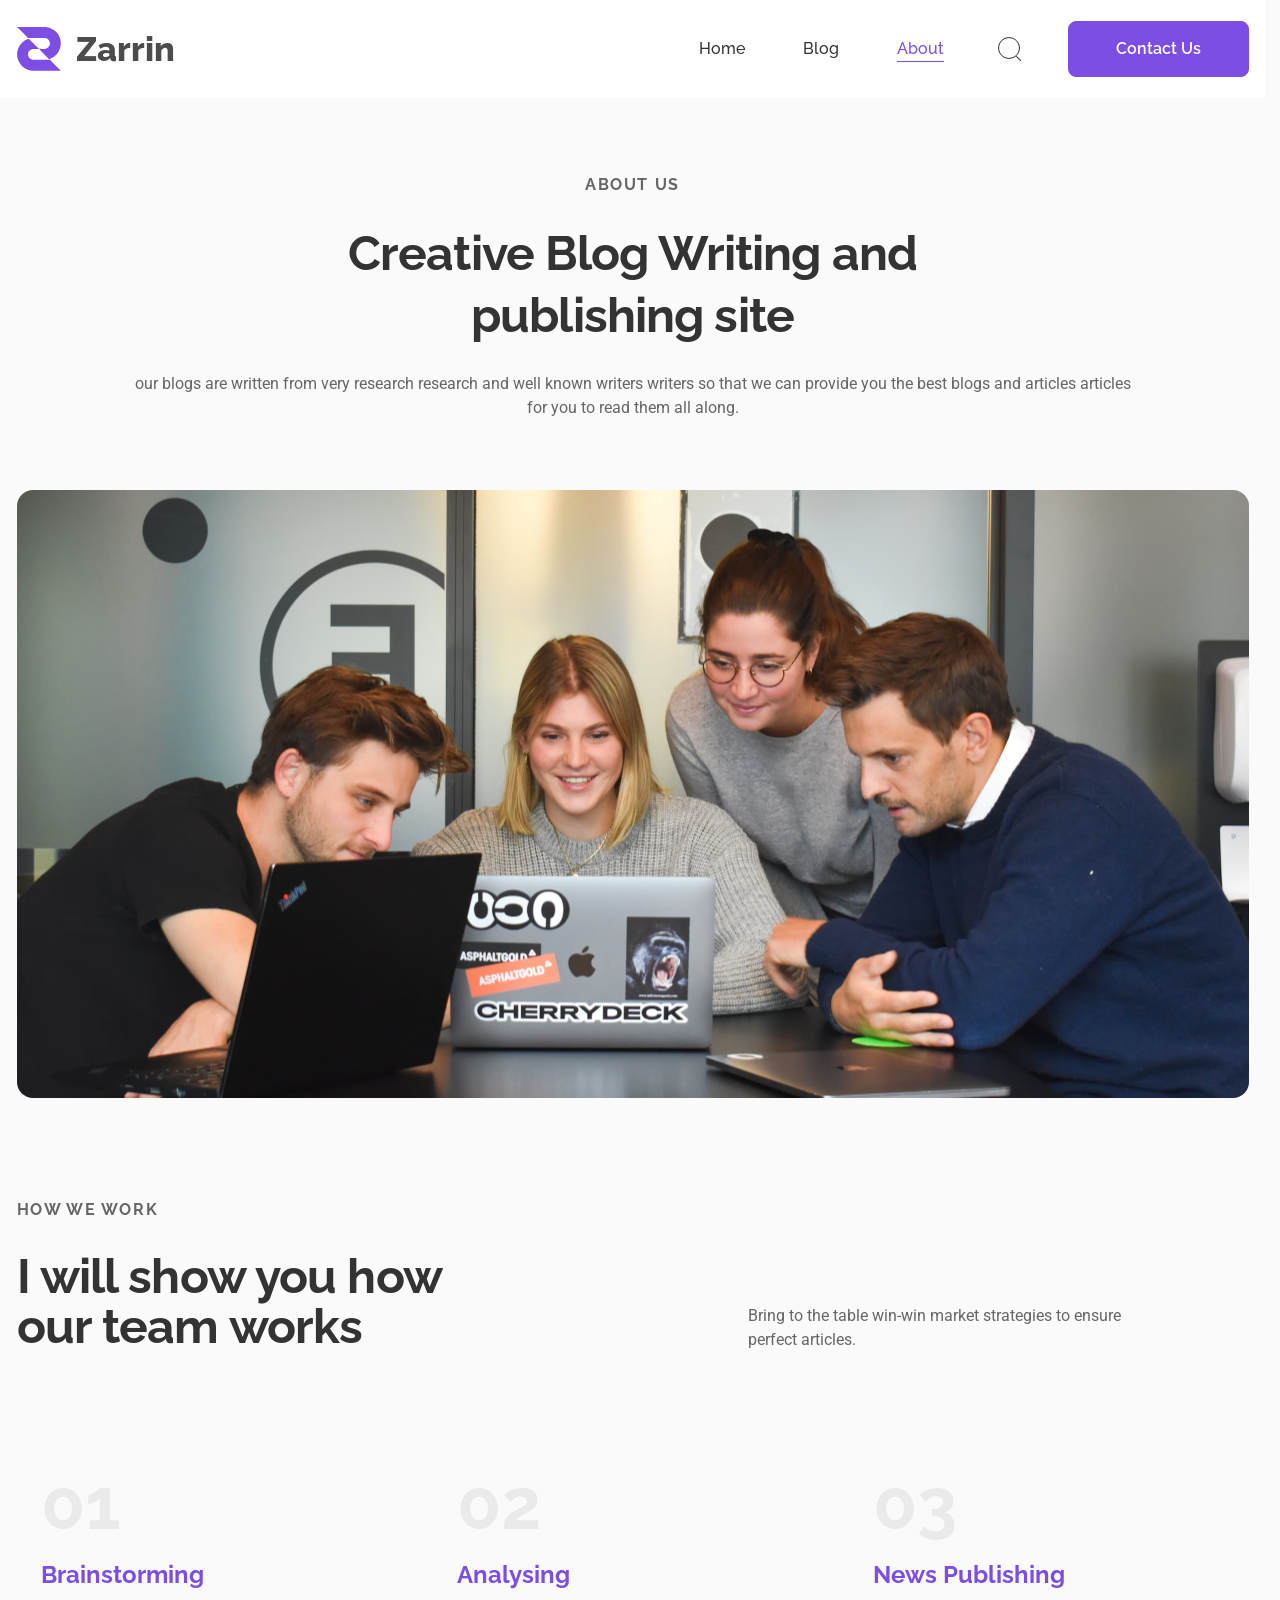
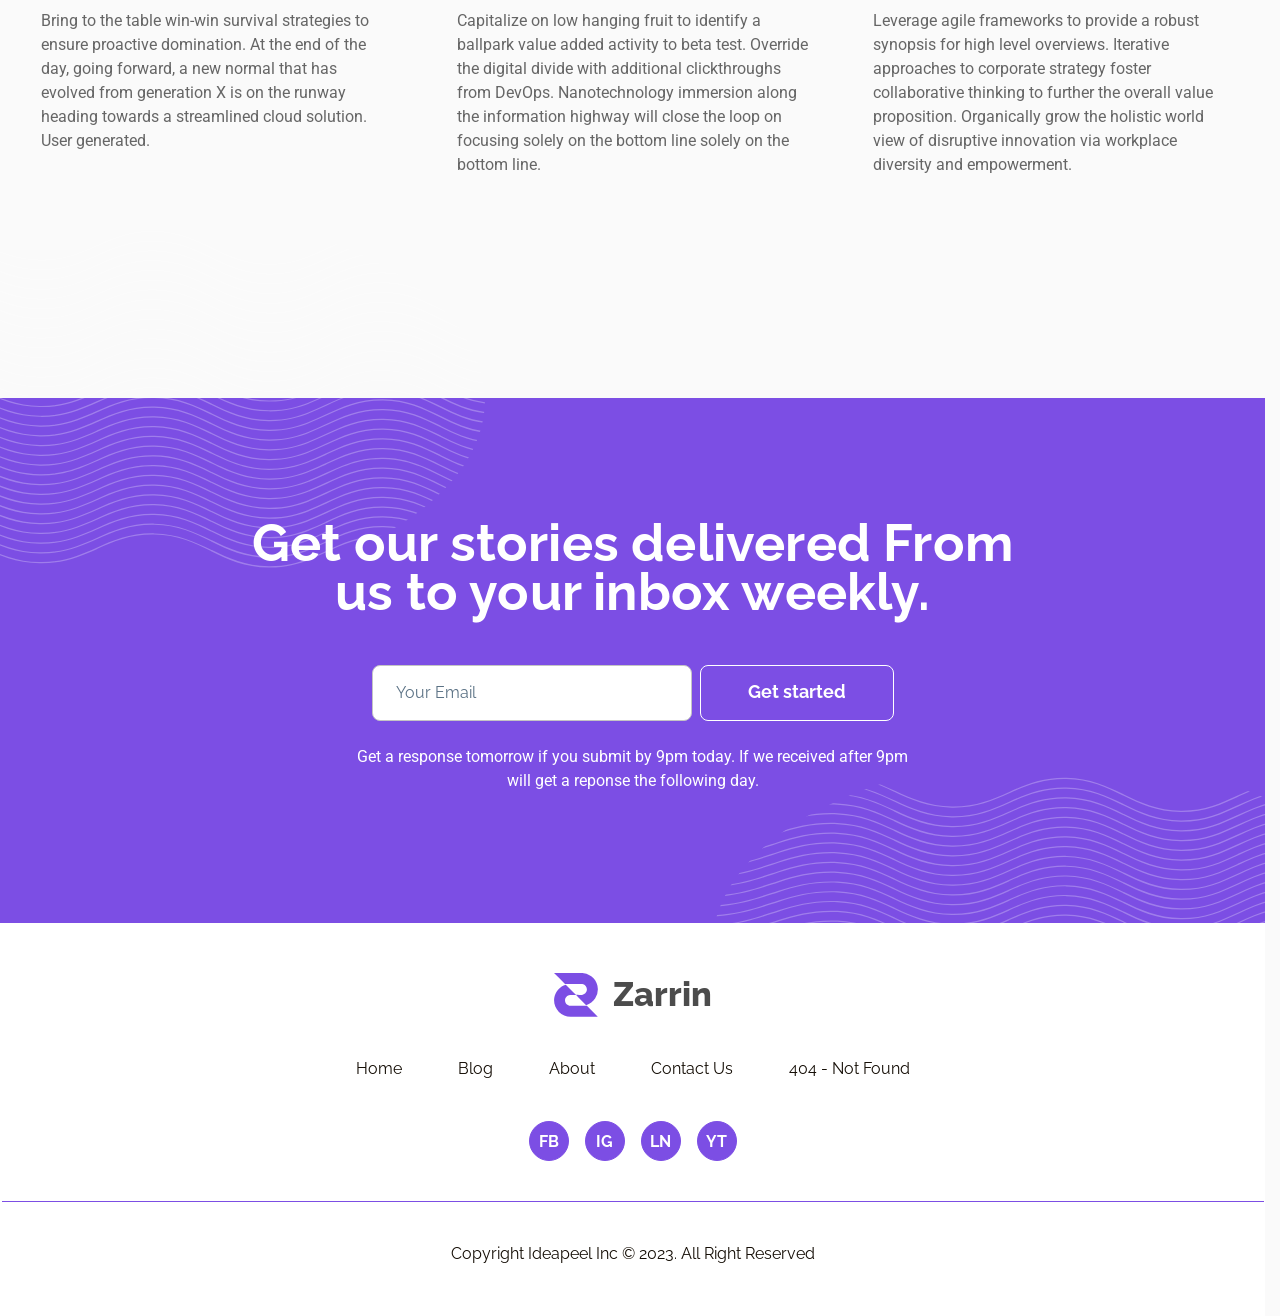
==== commit 81cfb08b: "Updates" ====
--- a/about.html
+++ b/about.html
@@ -18,12 +18,12 @@
 		<meta name="viewport" content="width=device-width, initial-scale=1.0">
 		<link rel="shortcut icon" href="./assets/img/favicon.ico">
 		<title>About</title>
-		<link rel="modulepreload" crossorigin href="./js/common.min.js?v=1792957870782">
-		<script type="module" crossorigin="" src="./js/popup.min.js?v=1792957870782"></script>
-		<script type="module" crossorigin="" src="./js/blockhead.min.js?v=1792957870782"></script>
-		<link rel="stylesheet" crossorigin="" href="./css/popup.min.css?v=1792957870782">
-		<link rel="stylesheet" crossorigin="" href="./css/blockhead.min.css?v=1792957870782">
-		<link rel="stylesheet" crossorigin="" href="./css/about.min.css?v=1792957870782">
+		<link rel="modulepreload" crossorigin href="./js/common.min.js?v=1793113714529">
+		<script type="module" crossorigin="" src="./js/popup.min.js?v=1793113714529"></script>
+		<script type="module" crossorigin="" src="./js/blockhead.min.js?v=1793113714529"></script>
+		<link rel="stylesheet" crossorigin="" href="./css/popup.min.css?v=1793113714529">
+		<link rel="stylesheet" crossorigin="" href="./css/blockhead.min.css?v=1793113714529">
+		<link rel="stylesheet" crossorigin="" href="./css/about.min.css?v=1793113714529">
 	</head>
 	<body>
 		<div class="wrapper">
--- a/css/popup.min.css
+++ b/css/popup.min.css
@@ -1 +1 @@
-@import url("https://fonts.googleapis.com/css2?family=Raleway:ital,wght@0,400;0,500;0,600;0,700;0,800;1,400&display=swap");@import url("https://fonts.googleapis.com/css2?family=Roboto:wght@400;500;700&display=swap");*{border:0;margin:0;padding:0}*,:after,:before{box-sizing:border-box}:after,:before{display:inline-block}html{scrollbar-gutter:stable}@supports not (scrollbar-gutter:stable){html{overflow-y:scroll}}body,html{height:100%}body{line-height:1;scrollbar-gutter:stable;-ms-text-size-adjust:100%;-moz-text-size-adjust:100%;-webkit-text-size-adjust:100%;-webkit-font-smoothing:antialiased;-moz-osx-font-smoothing:grayscale}button,input,textarea{background-color:transparent;color:inherit;font-family:inherit;font-size:inherit;line-height:inherit}input,textarea{width:100%}label{display:inline-block}button,option,select{cursor:pointer}a{color:inherit;display:inline-block;text-decoration:none}ul li{list-style:none}img{height:auto;max-width:100%;vertical-align:middle}h1,h2,h3,h4,h5,h6{font-size:inherit;font-weight:inherit}address{font-style:normal}.visually-hidden:not(:focus):not(:active){height:.0625rem;overflow:hidden;position:absolute;width:.0625rem;clip:rect(0 0 0 0);clip-path:inset(50%);white-space:nowrap}@font-face{font-display:swap;font-family:iconfont;src:url(../assets/fonts/iconfont.woff2?c3809a03ccf734c679c5c39a4c90d11b) format("woff2")}[class*="--icon-"]:before{font-family:iconfont}[class*="--icon-search"]:before{content:"\f101"}[class*="--icon-phone"]:before{content:"\f102"}[class*="--icon-mail"]:before{content:"\f103"}[class*="--icon-home"]:before{content:"\f104"}:root{--gray:#666;--gray-4c:#4c4c4c;--gray-c4:#c4c4c4;--gray-light:#dadada;--darkGray:#333;--lightGray:#999;--purple:#7c4ee4;--white:#fff;--black:#150e06;--main-bg:#fafafa;--dark-cyan:#5a7184;--white-27:hsla(0,0%,100%,.27);--error:#800e0e;--percent:92;--radius:1rem;--gray-7a:#7a7a7a;--border-radius:1rem;--spring-bounce:cubic-bezier(0.22,1,0.36,1);--spring-bounce-2:linear(0,0.003 0.5%,0.013 1%,0.029 1.6%,0.051 2.2%,0.112 3.6%,0.311 7.7%,0.404 9.8%,0.459 11.2%,0.51 12.6%,0.557 14%,0.602 15.5%,0.645 17.1%,0.683 18.7%,0.72 20.4%,0.754 22.2%,0.785 24.1%,0.813 26%,0.838 28%,0.861 30.2%,0.882 32.4%,0.9 34.8%,0.917 37.3%,0.931 40%,0.944 42.8%,0.955 45.9%,0.965 49.2%,0.972 52.7%,0.984 60.5%,0.992 70.2%,0.997 82.5%,1);--boop-spring:linear(0,0.011,0.045 1.4%,0.184 3%,0.913 8.2%,1.156,1.304 12.3%,1.345,1.365,1.367,1.359 15.8%,1.31 17.5%,1.027 23.1%,0.937 25.3%,0.888 27.1%,0.873,0.866 29%,0.867,0.88,0.905 33.5%,0.982 37.5%,1.014 39.4%,1.038,1.049 43.7% 45.2%,1.044 46.7%,0.995 54.2%,0.986,0.982 58.4%,0.984 61.5%,1.002 68.9%,1.006 72.9%,0.998 87.3%,1.001);--boop-spring-duration:1.35s;--menu-spring-duration:1100ms;--menu-spring:linear(0,0.002 0.4%,0.008 0.9%,0.019 1.4%,0.034 1.9%,0.053 2.4%,0.08 3%,0.141 4.1%,0.206 5.1%,0.286 6.2%,0.6 10.2%,0.734 12%,0.854 13.8%,0.951 15.5%,0.995 16.4%,1.029 17.2%,1.064 18.1%,1.093 19%,1.117 19.9%,1.137 20.8%,1.152 21.7%,1.163 22.6%,1.172 23.8%,1.174 25%,1.171 26.3%,1.163 27.6%,1.152 28.8%,1.137 30.2%,1.052 36.5%,1.032 38.2%,1.016 39.7%,1 41.5%,0.987 43.3%,0.978 45.2%,0.973 47.1%,0.97 49.6%,0.971 52.5%,0.997 64.4%,1.002 67.8%,1.004 71.2%,1.005 76.9%,1 90.8%,1)}body{background-color:var(--main-bg);color:var(--gray);font-family:Roboto,sans-serif;font-size:1rem;line-height:1.5;min-width:20rem}[data-fls-scrolllock] body{overflow:hidden;overscroll-behavior:none;touch-action:none}.wrapper{display:flex;flex-direction:column;min-height:100%;overflow:clip}.wrapper>main{flex:1 1 auto}.wrapper>*{min-width:0}[class*=__container]{margin:0 auto;max-width:78.875rem;padding-left:.9375rem;padding-right:.9375rem}.menu{flex-grow:1}.menu__link{color:var(--darkGray);font-family:Raleway,sans-serif;font-weight:500;line-height:1.5;position:relative;transition:color .3s var(--spring-bounce) 0s}.menu__link:after{background-color:var(--purple);bottom:0;content:"";height:.0625rem;left:50%;position:absolute;transition:width .3s var(--spring-bounce),left .3s var(--spring-bounce);width:0}html:not([data-fls-touch]) .menu__link:hover{color:var(--purple)}html:not([data-fls-touch]) .menu__link:hover:after{background-color:var(--purple);left:0;width:100%}.icon-menu{display:none}.header{background-color:var(--white);left:0;position:sticky;right:0;top:0;z-index:99}.header__body{padding-bottom:.375rem;padding-top:.375rem;transition:min-height .3s ease}.header__actions,.header__body{align-items:center;display:flex}.header__actions{position:relative;z-index:3}.header__icon-menu{display:none}.footer{background-color:var(--white);color:var(--black);font-family:Raleway,sans-serif;position:relative;z-index:3}.footer__body{align-items:center;display:flex;flex-direction:column}.footer__logo{opacity:0;translate:0 1%;will-change:translate,opacity}.--watcher-view .footer__logo{animation:show-footer-title .4s ease .2s forwards}@keyframes show-footer-title{0%{opacity:0;translate:0 1%}to{opacity:1;translate:0 0}}.footer__list{align-items:center;display:flex;flex-wrap:wrap;justify-content:center;row-gap:.625rem}.footer__link{position:relative;transition:color .3s var(--spring-bounce) 0s}.footer__link:after{background-color:var(--purple);bottom:0;content:"";height:.0625rem;left:50%;position:absolute;transition:width .3s var(--spring-bounce),left .3s var(--spring-bounce);width:0}html:not([data-fls-touch]) .footer__link:hover{color:var(--purple)}html:not([data-fls-touch]) .footer__link:hover:after{background-color:var(--purple);left:0;width:100%}.footer__copy{border-top:.0625rem solid var(--purple);margin-inline:-.9375rem;text-align:center}.footer__copy p{padding-inline:.9375rem}.footer__copy p:not(:last-child){margin-bottom:.625rem}.footer__copy{opacity:0;translate:0 1%;will-change:translate,opacity}.--watcher-view .footer__copy{animation:show-footer-copy .4s var(--spring-bounce) forwards .3s}@keyframes show-footer-copy{0%{opacity:0;translate:0 1%}to{opacity:1;translate:0 0}}.footer__item{opacity:0;transition-property:opacity,translate;will-change:translate,opacity}.--watcher-view .footer__item{transition-duration:.3s}.--watcher-view .footer__item:first-child{transition-delay:62ms}.--watcher-view .footer__item:nth-child(2){transition-delay:.124s}.--watcher-view .footer__item:nth-child(3){transition-delay:.186s}.--watcher-view .footer__item:nth-child(4){transition-delay:.248s}.--watcher-view .footer__item:nth-child(5){transition-delay:.31s}.--watcher-view .footer__item:nth-child(6){transition-delay:.372s}.--watcher-view .footer__item:nth-child(7){transition-delay:.434s}.--watcher-view .footer__item:nth-child(8){transition-delay:.496s}.--watcher-view .footer__item:nth-child(9){transition-delay:.558s}.--watcher-view .footer__item{opacity:1}.social{column-gap:1rem;flex-wrap:wrap;row-gap:.3125rem}.social,.social__link{display:flex;justify-content:center}.social__link{align-items:center;background-color:var(--purple);border:.0625rem solid var(--purple);border-radius:50%;color:var(--white);font-weight:700;height:2.5rem;padding-top:.125rem;text-align:center;transition:background-color .3s var(--spring-bounce) 0s,color .3s var(--spring-bounce) 0s;width:2.5rem}html:not([data-fls-touch]) .social__link:hover{background-color:var(--white);color:var(--purple)}.social__item{opacity:0;transition-property:opacity,translate;translate:0 10%;will-change:translate,opacity}.--watcher-view .social__item{transition-duration:.4s}.--watcher-view .social__item:first-child{transition-delay:.05s}.--watcher-view .social__item:nth-child(2){transition-delay:.1s}.--watcher-view .social__item:nth-child(3){transition-delay:.15s}.--watcher-view .social__item:nth-child(4){transition-delay:.2s}.--watcher-view .social__item:nth-child(5){transition-delay:.25s}.--watcher-view .social__item:nth-child(6){transition-delay:.3s}.--watcher-view .social__item:nth-child(7){transition-delay:.35s}.--watcher-view .social__item:nth-child(8){transition-delay:.4s}.--watcher-view .social__item:nth-child(9){transition-delay:.45s}.--watcher-view .social__item{opacity:1;translate:0 0}input[type=email],input[type=tel],input[type=text],textarea{-webkit-appearance:none;-moz-appearance:none;appearance:none}.input{background-color:var(--white);border:.0625rem solid var(--gray-c4);border-radius:.5rem;color:var(--dark-cyan);display:block;font-family:Raleway,sans-serif;min-height:3.375rem;padding:.9375rem;transition:border-color .3s var(--spring-bounce);width:100%}html:not([data-fls-touch]) .input:focus-visible::placeholder,html:not([data-fls-touch]) .input:hover::placeholder{color:var(--black)}html:not([data-fls-touch]) .input:focus-visible,html:not([data-fls-touch]) .input:hover{border-color:var(--dark-cyan)}.input[placeholder]:not([data-fls-placeholder-nohiden])::placeholder{color:var(--dark-cyan);transition:opacity .3s var(--spring-bounce),color .3s var(--spring-bounce)}.input[placeholder]:not([data-fls-placeholder-nohiden]):focus::placeholder{opacity:0}textarea.input{min-height:10.8125rem;padding:.9375rem;resize:vertical}[data-fls-form-error]{color:var(--error);font-size:.875rem}.form{background-color:var(--white);box-shadow:.4375rem .5rem 3.375rem 0 rgba(124,78,228,.07);font-family:Raleway,sans-serif;margin:0 auto;max-width:48rem}.form,.form__body{display:grid}.form__row{display:flex;width:100%}.form__column{flex:0 1 50%}.form__column--text-area{flex:0 1 100%}.form__label{color:var(--gray-4c);font-weight:600;letter-spacing:.005rem;line-height:1.75}.button,.form__actions{text-align:center}.button{align-items:center;background-color:var(--purple);border:.0625rem solid var(--purple);border-radius:.5rem;color:var(--white);display:inline-flex;font-family:Raleway,sans-serif;font-weight:700;justify-content:center;line-height:1.4;transition:color .3s var(--spring-bounce) 0s,background-color .3s var(--spring-bounce) 0s}html:not([data-fls-touch]) .button:focus-visible,html:not([data-fls-touch]) .button:hover{background-color:transparent;color:var(--purple)}.button--white{background-color:var(--white);border-color:var(--white);color:var(--darkGray);padding-block:1rem;padding-inline:2.9375rem}html:not([data-fls-touch]) .button--white:focus-visible,html:not([data-fls-touch]) .button--white:hover{background-color:transparent;color:var(--white)}.button--link{background-color:transparent;border:none;color:#7c4ee4;font-family:Roboto,sans-serif;padding-block:0!important;padding-inline:0!important;text-decoration-line:underline;transition:text-decoration-color .2s ease 0s}html:not([data-fls-touch]) .button--link:focus-visible,html:not([data-fls-touch]) .button--link:hover{text-decoration-color:transparent}.button--transparent{background-color:transparent}.button--600{font-weight:600}.button--small{color:var(--purple);font-size:.875rem;padding-block:.875rem;padding-inline:1.875rem}html:not([data-fls-touch]) .button--small:focus-visible,html:not([data-fls-touch]) .button--small:hover{background-color:var(--purple);color:var(--white)}.button--big{color:var(--white);line-height:1.04;padding-block:1.10346875rem;padding-inline:2.0625rem}html:not([data-fls-touch]) .button--big:focus-visible,html:not([data-fls-touch]) .button--big:hover{background-color:var(--white);color:var(--purple)}.button--send{border-radius:.25rem}.fls-preloader{align-items:center;background-color:var(--white);color:var(--purple);display:flex;inset:0;justify-content:center;pointer-events:none;position:fixed;transition:opacity .3s ease,visibility .3s ease;z-index:9999}[data-fls-preloader-loaded] .fls-preloader{opacity:0;visibility:hidden}.fls-preloader__body{display:flex;flex-direction:column;max-width:31.25rem;padding:.93rem}.fls-preloader__logo svg{display:block;margin:0 auto;overflow:visible;width:100%}.logo-path{stroke:var(--purple);stroke-width:.0625rem}.title{color:var(--darkGray);font-family:Raleway,sans-serif;font-weight:700;letter-spacing:-.055rem;line-height:1.04;text-wrap:balance}.title--112{font-family:Roboto,sans-serif;letter-spacing:.1875rem}.title--64{color:#fff;letter-spacing:normal;line-height:1.34}.title--52{color:#fff;font-size:3.25rem;letter-spacing:.0125rem}.title--32{letter-spacing:-.0625rem;line-height:1.4}.title--24{line-height:1.33;text-wrap:wrap}.title--white{color:var(--white)}.subscribe{background-color:var(--purple);position:relative}.subscribe__decor-bottom,.subscribe__decor-top{max-width:100%;object-fit:cover;position:absolute}.subscribe__decor-top{left:-15.833333%;top:-35.515982%}.subscribe__decor-bottom{bottom:-40.753425%;right:-17.680556%}.subscribe__body{display:grid;place-content:center}.subscribe__title{max-width:48rem;opacity:0;text-align:center;text-wrap:wrap;translate:0 1%;will-change:translate,opacity}.--watcher-view .subscribe__title{animation:show-subscribe-title .4s ease .2s forwards}@keyframes show-subscribe-title{0%{opacity:0;translate:0 1%}to{opacity:1;translate:0 0}}.subscribe__text{color:var(--white);margin:0 auto;max-width:34.6875rem;opacity:0;text-align:center;translate:0 1%;will-change:translate,opacity}.--watcher-view .subscribe__text{animation:show-subscribe-text .4s ease .4s forwards}@keyframes show-subscribe-text{0%{opacity:0;translate:0 1%}to{opacity:1;translate:0 0}}.form-subscribe{display:flex;gap:.5rem}.form-subscribe__line{line-height:1.5}.form-subscribe__input{padding-inline:1.4375rem}html:not([data-fls-touch]) .form-subscribe__input:focus-visible,html:not([data-fls-touch]) .form-subscribe__input:hover{border-color:var(--black)}.form-subscribe__button{min-height:3.5rem}.form-subscribe{opacity:0;translate:0 1%;will-change:translate,opacity}.--watcher-view .form-subscribe{animation:show-subscribe-form .4s ease .3s forwards}@keyframes show-subscribe-form{0%{opacity:0;translate:0 1%}to{opacity:1;translate:0 0}}.search-bar{align-items:center;background-color:var(--white);border:.0625rem solid var(--gray-light);box-shadow:0 1.3125rem 2.75rem 0 rgba(0,0,0,.04);display:flex;gap:.625rem;left:50%;opacity:0;pointer-events:none;position:absolute;transform:translate(-50%);transition:opacity .3s var(--spring-bounce),transform .3s ease,visibility 0s linear .3s;visibility:hidden;width:100%}.search-bar[data-fls-search-bar-open]{opacity:1;pointer-events:auto;transition:opacity .3s var(--spring-bounce),visibility 0s linear 0s;visibility:visible}.search-bar__input{padding-inline:1.4375rem}.search-bar__button svg{display:none}.search{align-items:center;display:flex;justify-content:center}html:not([data-fls-touch]) .search:focus-visible,html:not([data-fls-touch]) .search:hover{background-color:var(--purple)}html:not([data-fls-touch]) .search:focus-visible[aria-expanded=true] .search__icon:before,html:not([data-fls-touch]) .search:hover[aria-expanded=true] .search__icon:before{background:var(--white)}html:not([data-fls-touch]) .search:focus-visible .search__icon:before,html:not([data-fls-touch]) .search:hover .search__icon:before{border-color:var(--white)}html:not([data-fls-touch]) .search:focus-visible .search__icon:after,html:not([data-fls-touch]) .search:hover .search__icon:after{background:var(--white)}.search__icon{display:block;height:1.4375rem;position:relative;width:1.4375rem}.search__icon:after,.search__icon:before{background:var(--darkGray);border-radius:.0625rem;content:"";position:absolute;transition:transform .3s ease,width .3s ease,height .3s ease,top .3s ease,left .3s ease,border-color .3s var(--spring-bounce),background .3s var(--spring-bounce),border-radius .3s var(--spring-bounce);will-change:transform,width,height,top,left,border-color,border-radius}.search__icon:before{background:transparent;border:.0625rem solid var(--darkGray);border-radius:50%;height:1.375rem;left:0;top:0;width:1.375rem}.search__icon:after{height:.4375rem;left:1.25rem;top:1.11875rem;transform:rotate(-45deg);width:.0625rem}[aria-expanded=true] .search__icon:before{background:var(--darkGray);border:none;border-radius:.0625rem;height:.0625rem;left:0;top:50%;transform:rotate(45deg) translateY(-50%);width:100%}[aria-expanded=true] .search__icon:after{height:.0625rem;left:0;top:50%;transform:rotate(-45deg) translateY(-50%);width:100%}[data-fls-logo]{align-items:center;display:flex;position:relative;z-index:3}[data-fls-logo] path{fill:var(--purple);transition:fill .3s var(--spring-bounce)}[data-fls-logo] span{color:var(--gray-4c);font-family:Raleway,sans-serif;font-weight:800;line-height:1.2;transition:color .3s var(--spring-bounce)}html:not([data-fls-touch]) [class*=__link-logo]:focus-visible path,html:not([data-fls-touch]) [class*=__link-logo]:hover path{fill:var(--black)}html:not([data-fls-touch]) [class*=__link-logo]:focus-visible span,html:not([data-fls-touch]) [class*=__link-logo]:hover span{color:var(--black)}.boop-target{scale:1;transition:transform var(--boop-spring) var(--boop-spring-duration),scale var(--boop-spring) var(--boop-spring-duration);will-change:transform,scale}.boop-target.is-booped{scale:1.05;transform:rotate(-10deg)}.boop-target--2.is-booped{scale:1.03;transform:rotate(-5deg);--boop-spring-duration:0.9s}.boop-target--3.is-booped{scale:1;transform:rotate(-15deg);--boop-spring-duration:0.9s}body:after{background-color:rgba(0,0,0,.5);content:"";height:100%;left:0;opacity:0;pointer-events:none;position:fixed;top:0;transition:opacity .2s ease-in 0s;width:100%;z-index:149}[data-fls-popup-open] body:after{opacity:1}[data-fls-popup]{bottom:0;left:0;pointer-events:none;position:fixed;right:0;top:0;transition:visibility .8s ease 0s;visibility:hidden}[data-fls-popup][data-fls-popup-active]{overflow:auto;pointer-events:auto;visibility:visible;z-index:150}[data-fls-popup-active] [data-fls-popup-body]{opacity:1;scale:1;visibility:visible}[data-fls-popup-wrapper]{align-items:center;display:flex;flex:1 1 auto;flex-direction:column;justify-content:center;min-height:100%;width:100%}[data-fls-popup-body]{background-color:var(--white);max-width:56.25rem;opacity:0;scale:1;transition:scale .4s var(--spring-bounce),opacity .2s ease-in 0s,visibility .2s ease-in 0s;visibility:hidden;width:100%}.popup--message [data-fls-popup-body]{display:grid;place-items:center;width:auto}.popup{z-index:3}.popup__text{text-align:center}.popup__text p:not(:last-child){margin-bottom:.3125rem}.popup__close{align-items:center;align-self:flex-end;border:.0625rem solid var(--purple);border-radius:50%;display:flex;justify-content:center;transition:background-color .3s var(--spring-bounce)}.popup__close svg{height:1.25rem;width:1.25rem}.popup__close path{stroke:var(--purple);stroke-width:.0625rem;transition:stroke .3s var(--spring-bounce)}html:not([data-fls-touch]) .popup__close:focus-visible,html:not([data-fls-touch]) .popup__close:hover{background-color:var(--purple)}html:not([data-fls-touch]) .popup__close:focus-visible path,html:not([data-fls-touch]) .popup__close:hover path{stroke:var(--white)}.popup__form .form{background-color:var(--white);box-shadow:none;max-width:100%;padding-top:0}.popup__head{align-items:flex-start;display:flex;flex-direction:column-reverse;gap:1.25rem}.popup__title{align-self:center;text-align:center}.popup__button{width:50%}@media (max-width:61.99875em){body{line-height:1.4}.title--64{line-height:1.28}.title--32{line-height:1.3}}@media (width <= 55.81125em){.subscribe__decor-top{height:15.625rem;width:25rem}.subscribe__decor-bottom{height:15.625rem;width:31.25rem}.subscribe__container{padding-bottom:4.6875rem;padding-top:4.6875rem}}@media (prefers-reduced-motion:no-preference) and (max-width:55.81125em){[data-fls-popup-body]{scale:1;transition:opacity .2s ease-in 0s,visibility .2s ease-in 0s}}@media (max-width:55.81125em){.--watcher-view .footer__logo{animation:show-footer-title .3s ease .2s forwards}.--watcher-view .footer__copy{animation:show-footer-copy .3s ease .3s forwards}.fls-preloader__logo svg{width:75%}.subscribe__decor-bottom,.subscribe__decor-top{display:none}.--watcher-view .subscribe__title{animation:show-subscribe-title .3s ease .2s forwards}.--watcher-view .subscribe__text{animation:show-subscribe-text .3s ease .4s forwards}.--watcher-view .form-subscribe{animation:show-subscribe-form .3s ease .3s forwards}}@media (width <= 47.99875em){.search-bar{padding-block:.9375rem}.popup__form .form,.popup__head,.search-bar{padding-inline:.9375rem}}@media (max-width:47.99875em){.title--64{line-height:1.2}.popup__button{width:100%}}@media (width <= 38.18625em){.header__body{min-height:2.8125rem}.footer__logo[data-fls-logo] svg{width:2.5rem}.footer__logo[data-fls-logo] span{font-size:1.75rem}[data-fls-logo] svg{width:1.75rem}[data-fls-logo] span{font-size:1.25rem}}@media (max-width:38.18625em) and (width <= 20em){.menu__body{padding-top:4.6875rem}.menu__item{padding-bottom:.875rem}}@media (max-width:38.18625em) and (prefers-reduced-motion:no-preference){.menu__body,.menu__body:before{transition:right .35s var(--spring-bounce)}}@media (max-width:38.18625em) and (any-hover:none){.icon-menu{cursor:default}}@media (max-width:38.18625em){.menu__body{height:100dvh;overflow:auto;padding-bottom:1.875rem;padding-left:.9375rem;padding-right:.9375rem}.menu__body,.menu__body:before{background-color:var(--white);position:fixed;right:-100%;top:0;transition:right .3s;width:100%}.menu__body:before{content:"";height:3.85rem;z-index:2}[data-fls-menu-open] .menu__body,[data-fls-menu-open] .menu__body:before{right:0}.menu__list{text-align:right}.menu__item:last-child{padding-bottom:0}.menu__link{font-size:1.875rem}.icon-menu{display:block;height:.875rem;position:relative;width:.875rem;z-index:5}.icon-menu span,.icon-menu:after,.icon-menu:before{background-color:var(--black);border-radius:.625rem;content:"";height:.125rem;position:absolute;right:0;transition:all .3s ease 0s;width:100%}.icon-menu:before{top:0}.icon-menu:after{bottom:0}.icon-menu span{top:calc(50% - .0625rem)}[data-fls-menu-open] .icon-menu{height:1.125rem;width:1.125rem}[data-fls-menu-open] .icon-menu span{width:0}[data-fls-menu-open] .icon-menu:before{top:calc(50% - .0625rem);transform:rotate(-45deg)}[data-fls-menu-open] .icon-menu:after{bottom:calc(50% - .0625rem);transform:rotate(45deg)}.header__icon-menu{display:grid;height:2.125rem;place-content:center;position:relative;width:2.125rem}.header__icon-menu svg{inset:0;position:absolute}.header__icon-menu svg circle{transition:stroke-dashoffset var(--menu-spring-duration) var(--menu-spring) 0s}[data-fls-menu-open] .header__icon-menu svg{--percent:0}.button--600{font-size:.875rem!important;padding-block:.875rem!important;padding-inline:1.875rem!important}.fls-preloader__logo svg{width:55%}}@media (width <= 35.75em){.form__row{flex-direction:column}.form__button{width:100%}}@media (width <= 29.99875em){.header__actions{gap:.9375rem}.form{padding-inline:.9375rem}}@media (max-width:29.99875em){.form-subscribe{flex-direction:column}.search-bar{padding-inline:.625rem}.search-bar__input{border-radius:3.125rem 3.125rem 3.125rem 3.125rem;padding-right:4.0625rem;position:relative}.search-bar__button{aspect-ratio:1!important;border-radius:50%;padding:0!important;position:absolute;right:.625rem;top:50%;transform:translateY(-50%);width:3.375rem!important}.search-bar__button span{display:none}.search-bar__button svg{display:block!important;height:1.375rem!important;width:1.375rem!important}.search-bar__button svg path{fill:var(--white)!important}.popup--message [data-fls-popup-body]{width:100%}}@media (max-width:23.43625em){.button--600{padding-inline:1.25rem!important}}@media (width <= 20em){.header__body{column-gap:.3125rem}.header__actions{gap:.5rem}.footer{padding-bottom:1.875rem;padding-top:1.875rem}.footer__body{gap:1.375rem;padding-bottom:1.375rem}.footer__logo[data-fls-logo]{gap:.75rem}.footer__list{column-gap:1.625rem}.footer__copy{font-size:.875rem;padding-top:1.375rem}[data-fls-form-error]{margin-top:.375rem}.form{gap:1.375rem;padding-bottom:1.875rem;padding-top:1.875rem}.form__body,.form__row{gap:.9375rem}.form__label:not(:last-child){margin-bottom:.1875rem}.button{font-size:.875rem;padding-block:.75rem;padding-inline:1.625rem}.button--link{font-size:1rem}.button--14{font-size:.75rem}.button--big{font-size:1rem}.button--send{padding-block:.9375rem;padding-inline:1.625rem}.title{font-size:1.5rem}.title--112{font-size:3.125rem}.title--64{font-size:2rem}.title--52{font-size:1.5rem}.title--32{font-size:1.375rem}.title--24{font-size:1.125rem}.subscribe__container{padding-bottom:1.875rem;padding-top:1.875rem}.subscribe__body{gap:1rem}.subscribe__title:not(:last-child){margin-bottom:6.25e-8rem}.subscribe__text p:not(:last-child){margin-bottom:.375rem}[data-fls-logo]{gap:.3125rem}[data-fls-popup]{padding-bottom:1.875rem;padding-top:3.5625rem}[data-fls-popup-body]{padding-top:1.25rem}.popup--message [data-fls-popup-body]{gap:1.375rem;padding-block:2.1875rem;padding-inline:.9375rem}.popup__text{font-size:1.125rem}.popup__close{padding:.5rem}.popup__head:not(:last-child){margin-bottom:1.125rem}.popup__title{font-size:1.875rem}}@media (max-width:38.18625em) and (width > 38.18625em){.menu__body{padding-top:5.625rem}}@media (min-width:38.18625em) and (width <= 38.18625em){.menu__list{column-gap:1.875rem}}@media (max-width:38.18625em) and (width > 78.875em){.menu__item{padding-bottom:1.25rem}}@media (min-width:23.43625em) and (width <= 38.18625em){.search{padding:.5rem}}@media (width > 20em) and (width <= 78.875em){.footer{padding-bottom:clamp(1.875rem,1.45037154989375rem + 2.1231422505vw,3.125rem);padding-top:clamp(1.875rem,1.45037154989375rem + 2.1231422505vw,3.125rem)}.footer__body{gap:clamp(1.375rem,.99283439490625rem + 1.9108280255vw,2.5rem);padding-bottom:clamp(1.375rem,.99283439490625rem + 1.9108280255vw,2.5rem)}.footer__logo[data-fls-logo]{gap:clamp(.75rem,.68630573248125rem + .3184713376vw,.9375rem)}.footer__list{column-gap:clamp(1.625rem,.98805732484375rem + 3.1847133758vw,3.5rem)}.footer__copy{font-size:clamp(.875rem,.8325371549875rem + .2123142251vw,1rem);padding-top:clamp(1.375rem,.99283439490625rem + 1.9108280255vw,2.5rem)}[data-fls-form-error]{margin-top:clamp(.375rem,.29007430998125rem + .4246284501vw,.625rem)}.form__label:not(:last-child){margin-bottom:clamp(.1875rem,.081342887475rem + .5307855626vw,.5rem)}.button{font-size:clamp(.875rem,.8325371549875rem + .2123142251vw,1rem);padding-block:clamp(.75rem,.66507430998125rem + .4246284501vw,1rem);padding-inline:clamp(1.625rem,1.1791401273875rem + 2.2292993631vw,2.9375rem)}.button--link{font-size:clamp(1rem,.9575371549875rem + .2123142251vw,1.125rem)}.button--14{font-size:clamp(.75rem,.7075371549875rem + .2123142251vw,.875rem)}.button--big{font-size:clamp(1rem,.9575371549875rem + .2123142251vw,1.125rem)}.button--send{padding-block:clamp(.9375rem,.87380573248125rem + .3184713376vw,1.125rem);padding-inline:clamp(1.625rem,1.49761146496875rem + .6369426752vw,2rem)}.title{font-size:clamp(1.5rem,.990445859875rem + 2.5477707006vw,3rem)}.title--112{font-size:clamp(3.125rem,1.80865180466875rem + 6.5817409766vw,7rem)}.title--64{font-size:clamp(2rem,1.32059447983125rem + 3.3970276008vw,4rem)}.title--52{font-size:clamp(1.5rem,.90552016985rem + 2.9723991507vw,3.25rem)}.title--32{font-size:clamp(1.375rem,1.16268577495rem + 1.0615711253vw,2rem)}.title--24{font-size:clamp(1.125rem,.99761146496875rem + .6369426752vw,1.5rem)}.subscribe__body{gap:clamp(1rem,.83014861995625rem + .8492569002vw,1.5rem)}.subscribe__title:not(:last-child){margin-bottom:clamp(6.25e-8rem,-.50955405639375rem + 2.5477705945vw,1.5rem)}.subscribe__text p:not(:last-child){margin-bottom:clamp(.375rem,.29007430998125rem + .4246284501vw,.625rem)}[data-fls-logo]{gap:clamp(.3125rem,.10018577495rem + 1.0615711253vw,.9375rem)}[data-fls-popup]{padding-bottom:clamp(1.875rem,1.15313163481875rem + 3.6093418259vw,4rem);padding-top:clamp(3.5625rem,2.73447452229375rem + 4.1401273885vw,6rem)}.popup__close{padding:clamp(.5rem,.3513800424625rem + .7430997877vw,.9375rem)}}@media (width > 20em) and (width <= 55.81125em){.subscribe__container{padding-bottom:clamp(1.875rem,.30426454675625rem + 7.8536772662vw,4.6875rem);padding-top:clamp(1.875rem,.30426454675625rem + 7.8536772662vw,4.6875rem)}}@media (width > 20em) and (width <= 47.99875em){.header__body{column-gap:clamp(.3125rem,-1.3393594580125rem + 8.2592972901vw,2.625rem)}.form{gap:clamp(1.375rem,.43745814545rem + 4.6877092727vw,2.6875rem);padding-bottom:clamp(1.875rem,.31243024241875rem + 7.8128487879vw,4.0625rem);padding-top:clamp(1.875rem,.044561141125rem + 9.1521942944vw,4.4375rem)}.form__body{gap:clamp(.9375rem,.62498604848125rem + 1.5625697576vw,1.375rem)}.form__row{gap:clamp(.9375rem,.6696308987rem + 1.3393455065vw,1.3125rem)}[data-fls-popup-body]{padding-top:clamp(1.25rem,.35710299566875rem + 4.4644850217vw,2.5rem)}.popup--message [data-fls-popup-body]{gap:clamp(1.375rem,1.01784119826875rem + 1.7857940087vw,1.875rem)}.popup__text{font-size:clamp(1.125rem,.94642059913125rem + .8928970043vw,1.375rem)}.popup__head:not(:last-child){margin-bottom:clamp(1.125rem,-.30363520693125rem + 7.1431760346vw,3.125rem)}.popup__title{font-size:clamp(1.875rem,1.0713926961rem + 4.0180365195vw,3rem)}}@media (width > 20em) and (width <= 29.99875em){.header__actions{gap:clamp(.5rem,-.375109388675rem + 4.3755469434vw,.9375rem)}.popup--message [data-fls-popup-body]{padding-block:clamp(2.1875rem,.93734373046875rem + 6.2507813477vw,2.8125rem);padding-inline:clamp(.9375rem,-.9377344043rem + 9.3761720215vw,1.875rem)}}@media (min-width:23.43625em){.search{border-radius:50%;transition:background-color .3s var(--spring-bounce) 0s}}@media (min-width:23.43625em) and (width > 78.875em){.search{padding:.75rem}}@media (min-width:23.43625em) and (width > 38.18625em) and (width <= 78.875em){.search{padding:clamp(.5rem,.26537587170625rem + .6144204479vw,.75rem)}}@media (min-width:29.99875em){.form{border-radius:1rem}.subscribe__title{line-height:.95}.form-subscribe{align-items:center;justify-content:center}.form-subscribe__line{flex:0 1 20rem}.form-subscribe__button{align-self:start}.search-bar__button{align-self:start;min-height:3.4375rem}[data-fls-popup]{padding-inline:.625rem}[data-fls-popup-body]{border-radius:1rem}.popup__form .form{border-radius:0 0 1rem 1rem}}@media (width > 29.99875em) and (width <= 61.99875em){.header__actions{gap:clamp(.9375rem,-.234326171875rem + 3.90625vw,2.1875rem)}}@media (width > 29.99875em) and (width <= 47.99875em){.form{padding-inline:clamp(.9375rem,-4.06229166666875rem + 16.6666666667vw,3.9375rem)}}@media (width > 29.99875em){.popup--message [data-fls-popup-body]{padding-block:2.8125rem;padding-inline:1.875rem}}@media (min-width:38.18625em){.menu__list{align-items:center;display:flex;flex-wrap:wrap;justify-content:flex-end;row-gap:.1875rem}.menu__link{padding-bottom:.0625rem}.menu__link--active{color:var(--purple)}.menu__link--active:after{background-color:var(--purple);left:0;width:100%}}@media (width > 38.18625em) and (width <= 78.875em){.header__body{min-height:clamp(2.8125rem,-.29626969985625rem + 8.1410709348vw,6.125rem)}.footer__logo[data-fls-logo] svg{width:clamp(2.5rem,2.26537587170625rem + .6144204479vw,2.75rem)}.footer__logo[data-fls-logo] span{font-size:clamp(1.75rem,1.3980638075625rem + .9216306719vw,2.125rem)}[data-fls-logo] svg{width:clamp(1.75rem,.8115034868375rem + 2.4576817917vw,2.75rem)}[data-fls-logo] span{font-size:clamp(1.25rem,.42881555098125rem + 2.1504715677vw,2.125rem)}}@media (min-width:38.18625em) and (width > 71.875em){.menu__list{column-gap:3.625rem}}@media (min-width:38.18625em) and (width > 38.18625em) and (width <= 71.875em){.menu__list{column-gap:clamp(1.875rem,-.10862769470625rem + 5.1946124448vw,3.625rem)}}@media (max-width:38.18625em) and (width > 20em) and (width <= 78.875em){.menu__item{padding-bottom:clamp(.875rem,.74761146496875rem + .6369426752vw,1.25rem)}}@media (max-width:38.18625em) and (width > 20em) and (width <= 38.18625em){.menu__body{padding-top:clamp(4.6875rem,3.65650130593125rem + 5.1549934703vw,5.625rem)}}@media (min-width:47.99875em) and (prefers-reduced-motion:no-preference){.search-bar[data-fls-search-bar-open]{transition:transform .85s var(--boop-spring)}}@media (min-width:47.99875em){.search-bar{border-radius:1rem;max-width:46.875rem}.search-bar[data-fls-search-bar-open]{transform:translate(-50%,20%);transition:transform .3s var(--spring-bounce)}}@media (width > 47.99875em) and (width <= 78.875em){.search-bar{padding-block:clamp(.9375rem,-.5198929193125rem + 3.0363143193vw,1.875rem);padding-inline:clamp(.9375rem,-.5198929193125rem + 3.0363143193vw,1.875rem)}}@media (width > 47.99875em) and (width <= 61.99875em){.popup__form .form,.popup__head{padding-inline:clamp(.9375rem,-9.34794642856875rem + 21.4285714286vw,3.9375rem)}}@media (width > 47.99875em){.header__body{column-gap:2.625rem}.form{gap:2.6875rem;padding-bottom:4.0625rem;padding-top:4.4375rem;padding-inline:3.9375rem}.form__body{gap:1.375rem}.form__row{gap:1.3125rem}[data-fls-popup-body]{padding-top:2.5rem}.popup--message [data-fls-popup-body]{gap:1.875rem}.popup__text{font-size:1.375rem}.popup__head:not(:last-child){margin-bottom:3.125rem}.popup__title{font-size:3rem}}@media (width > 55.81125em) and (width <= 78.875em){.subscribe__decor-top{height:clamp(15.625rem,-3.733950734375rem + 34.6864668582vw,23.625rem);width:clamp(25rem,-18.1039137445125rem + 77.2315863639vw,42.8125rem)}.subscribe__decor-bottom{height:clamp(15.625rem,-3.733950734375rem + 34.6864668582vw,23.625rem);width:clamp(31.25rem,-10.6439793236125rem + 75.0636821852vw,48.5625rem)}.subscribe__container{padding-bottom:clamp(4.6875rem,-3.630799143675rem + 14.9043412281vw,8.125rem);padding-top:clamp(4.6875rem,-2.11838111755625rem + 12.1944610048vw,7.5rem)}}@media (width > 61.99875em){.header__actions{gap:2.1875rem}.popup__form .form,.popup__head{padding-inline:3.9375rem}}@media (width > 78.875em){.header__body{min-height:6.125rem}.footer{padding-bottom:3.125rem;padding-top:3.125rem}.footer__body{gap:2.5rem;padding-bottom:2.5rem}.footer__logo[data-fls-logo]{gap:.9375rem}.footer__logo[data-fls-logo] svg{width:2.75rem}.footer__logo[data-fls-logo] span{font-size:2.125rem}.footer__list{column-gap:3.5rem}.footer__copy{font-size:1rem;padding-top:2.5rem}[data-fls-form-error]{margin-top:.625rem}.form__label:not(:last-child){margin-bottom:.5rem}.button{font-size:1rem;padding-block:1rem;padding-inline:2.9375rem}.button--link{font-size:1.125rem}.button--14{font-size:.875rem}.button--big{font-size:1.125rem}.button--send{padding-block:1.125rem;padding-inline:2rem}.title{font-size:3rem}.title--112{font-size:7rem}.title--64{font-size:4rem}.title--52{font-size:3.25rem}.title--32{font-size:2rem}.title--24{font-size:1.5rem}.subscribe__decor-top{height:23.625rem;width:42.8125rem}.subscribe__decor-bottom{height:23.625rem;width:48.5625rem}.subscribe__container{padding-bottom:8.125rem;padding-top:7.5rem}.subscribe__body{gap:1.5rem}.subscribe__title:not(:last-child){margin-bottom:1.5rem}.subscribe__text p:not(:last-child){margin-bottom:.625rem}.search-bar{padding-block:1.875rem;padding-inline:1.875rem}[data-fls-logo]{gap:.9375rem}[data-fls-logo] svg{width:2.75rem}[data-fls-logo] span{font-size:2.125rem}[data-fls-popup]{padding-bottom:4rem;padding-top:6rem}.popup__close{padding:.9375rem}}@media (prefers-reduced-motion:no-preference){.logo-path{stroke:var(--purple);stroke-dasharray:100 1000;stroke-dashoffset:100;stroke-linecap:round;stroke-width:.0625rem;transition:stroke-dashoffset .5s ease-out}[data-fls-popup-body]{scale:.5;transition:scale .4s var(--spring-bounce),opacity .2s ease-in 0s,visibility .2s ease-in 0s}}+@import url("https://fonts.googleapis.com/css2?family=Raleway:ital,wght@0,400;0,500;0,600;0,700;0,800;1,400&display=swap");@import url("https://fonts.googleapis.com/css2?family=Roboto:wght@400;500;700&display=swap");*{border:0;margin:0;padding:0}*,:after,:before{box-sizing:border-box}:after,:before{display:inline-block}html{scrollbar-gutter:stable}@supports not (scrollbar-gutter:stable){html{overflow-y:scroll}}body,html{height:100%}body{line-height:1;scrollbar-gutter:stable;-ms-text-size-adjust:100%;-moz-text-size-adjust:100%;-webkit-text-size-adjust:100%;-webkit-font-smoothing:antialiased;-moz-osx-font-smoothing:grayscale}button,input,textarea{background-color:transparent;color:inherit;font-family:inherit;font-size:inherit;line-height:inherit}input,textarea{width:100%}label{display:inline-block}button,option,select{cursor:pointer}a{color:inherit;display:inline-block;text-decoration:none}ul li{list-style:none}img{height:auto;max-width:100%;vertical-align:middle}h1,h2,h3,h4,h5,h6{font-size:inherit;font-weight:inherit}address{font-style:normal}.visually-hidden:not(:focus):not(:active){height:.0625rem;overflow:hidden;position:absolute;width:.0625rem;clip:rect(0 0 0 0);clip-path:inset(50%);white-space:nowrap}@font-face{font-display:swap;font-family:iconfont;src:url(../assets/fonts/iconfont.woff2?c3809a03ccf734c679c5c39a4c90d11b) format("woff2")}[class*="--icon-"]:before{font-family:iconfont}[class*="--icon-search"]:before{content:"\f101"}[class*="--icon-phone"]:before{content:"\f102"}[class*="--icon-mail"]:before{content:"\f103"}[class*="--icon-home"]:before{content:"\f104"}:root{--gray:#666;--gray-4c:#4c4c4c;--gray-c4:#c4c4c4;--gray-light:#dadada;--darkGray:#333;--lightGray:#999;--purple:#7c4ee4;--white:#fff;--black:#150e06;--main-bg:#fafafa;--dark-cyan:#5a7184;--white-27:hsla(0,0%,100%,.27);--error:#800e0e;--percent:92;--radius:1rem;--gray-7a:#7a7a7a;--border-radius:1rem;--spring-bounce:cubic-bezier(0.22,1,0.36,1);--spring-bounce-2:linear(0,0.003 0.5%,0.013 1%,0.029 1.6%,0.051 2.2%,0.112 3.6%,0.311 7.7%,0.404 9.8%,0.459 11.2%,0.51 12.6%,0.557 14%,0.602 15.5%,0.645 17.1%,0.683 18.7%,0.72 20.4%,0.754 22.2%,0.785 24.1%,0.813 26%,0.838 28%,0.861 30.2%,0.882 32.4%,0.9 34.8%,0.917 37.3%,0.931 40%,0.944 42.8%,0.955 45.9%,0.965 49.2%,0.972 52.7%,0.984 60.5%,0.992 70.2%,0.997 82.5%,1);--boop-spring:linear(0,0.011,0.045 1.4%,0.184 3%,0.913 8.2%,1.156,1.304 12.3%,1.345,1.365,1.367,1.359 15.8%,1.31 17.5%,1.027 23.1%,0.937 25.3%,0.888 27.1%,0.873,0.866 29%,0.867,0.88,0.905 33.5%,0.982 37.5%,1.014 39.4%,1.038,1.049 43.7% 45.2%,1.044 46.7%,0.995 54.2%,0.986,0.982 58.4%,0.984 61.5%,1.002 68.9%,1.006 72.9%,0.998 87.3%,1.001);--boop-spring-duration:1.35s;--menu-spring-duration:1100ms;--menu-spring:linear(0,0.002 0.4%,0.008 0.9%,0.019 1.4%,0.034 1.9%,0.053 2.4%,0.08 3%,0.141 4.1%,0.206 5.1%,0.286 6.2%,0.6 10.2%,0.734 12%,0.854 13.8%,0.951 15.5%,0.995 16.4%,1.029 17.2%,1.064 18.1%,1.093 19%,1.117 19.9%,1.137 20.8%,1.152 21.7%,1.163 22.6%,1.172 23.8%,1.174 25%,1.171 26.3%,1.163 27.6%,1.152 28.8%,1.137 30.2%,1.052 36.5%,1.032 38.2%,1.016 39.7%,1 41.5%,0.987 43.3%,0.978 45.2%,0.973 47.1%,0.97 49.6%,0.971 52.5%,0.997 64.4%,1.002 67.8%,1.004 71.2%,1.005 76.9%,1 90.8%,1)}body{background-color:var(--main-bg);color:var(--gray);font-family:Roboto,sans-serif;font-size:1rem;line-height:1.5;min-width:20rem}[data-fls-scrolllock] body{overflow:hidden;overscroll-behavior:none;touch-action:none}.wrapper{display:flex;flex-direction:column;min-height:100%;overflow:clip}.wrapper>main{flex:1 1 auto}.wrapper>*{min-width:0}[class*=__container]{margin:0 auto;max-width:78.875rem;padding-left:.9375rem;padding-right:.9375rem}.menu{flex-grow:1}.menu__link{color:var(--darkGray);font-family:Raleway,sans-serif;font-weight:500;line-height:1.5;position:relative;transition:color .3s var(--spring-bounce) 0s}.menu__link:after{background-color:var(--purple);bottom:0;content:"";height:.0625rem;left:50%;position:absolute;transition:width .3s var(--spring-bounce),left .3s var(--spring-bounce);width:0}html:not([data-fls-touch]) .menu__link:hover{color:var(--purple)}html:not([data-fls-touch]) .menu__link:hover:after{background-color:var(--purple);left:0;width:100%}.icon-menu{display:none}.header{background-color:var(--white);left:0;position:sticky;right:0;top:0;z-index:99}.header__body{padding-bottom:.375rem;padding-top:.375rem;transition:min-height .3s ease}.header__actions,.header__body{align-items:center;display:flex}.header__actions{position:relative;z-index:3}.header__icon-menu{display:none}.footer{background-color:var(--white);color:var(--black);font-family:Raleway,sans-serif;position:relative;z-index:3}.footer__body{align-items:center;display:flex;flex-direction:column}.footer__logo{opacity:0;translate:0 1%;will-change:translate,opacity}.--watcher-view .footer__logo{animation:show-footer-title .4s ease .2s forwards}@keyframes show-footer-title{0%{opacity:0;translate:0 1%}to{opacity:1;translate:0 0}}.footer__list{align-items:center;display:flex;flex-wrap:wrap;justify-content:center;row-gap:.625rem}.footer__link{position:relative;transition:color .3s var(--spring-bounce) 0s}.footer__link:after{background-color:var(--purple);bottom:0;content:"";height:.0625rem;left:50%;position:absolute;transition:width .3s var(--spring-bounce),left .3s var(--spring-bounce);width:0}html:not([data-fls-touch]) .footer__link:hover{color:var(--purple)}html:not([data-fls-touch]) .footer__link:hover:after{background-color:var(--purple);left:0;width:100%}.footer__copy{border-top:.0625rem solid var(--purple);margin-inline:-.9375rem;text-align:center}.footer__copy p{padding-inline:.9375rem}.footer__copy p:not(:last-child){margin-bottom:.625rem}.footer__copy{opacity:0;translate:0 1%;will-change:translate,opacity}.--watcher-view .footer__copy{animation:show-footer-copy .4s var(--spring-bounce) forwards .3s}@keyframes show-footer-copy{0%{opacity:0;translate:0 1%}to{opacity:1;translate:0 0}}.footer__item{opacity:0;transition-property:opacity,translate;will-change:translate,opacity}.--watcher-view .footer__item{transition-duration:.3s}.--watcher-view .footer__item:first-child{transition-delay:62ms}.--watcher-view .footer__item:nth-child(2){transition-delay:.124s}.--watcher-view .footer__item:nth-child(3){transition-delay:.186s}.--watcher-view .footer__item:nth-child(4){transition-delay:.248s}.--watcher-view .footer__item:nth-child(5){transition-delay:.31s}.--watcher-view .footer__item:nth-child(6){transition-delay:.372s}.--watcher-view .footer__item:nth-child(7){transition-delay:.434s}.--watcher-view .footer__item:nth-child(8){transition-delay:.496s}.--watcher-view .footer__item:nth-child(9){transition-delay:.558s}.--watcher-view .footer__item{opacity:1}.social{column-gap:1rem;flex-wrap:wrap;row-gap:.3125rem}.social,.social__link{display:flex;justify-content:center}.social__link{align-items:center;background-color:var(--purple);border:.0625rem solid var(--purple);border-radius:50%;color:var(--white);font-weight:700;height:2.5rem;padding-top:.125rem;text-align:center;transition:background-color .3s var(--spring-bounce) 0s,color .3s var(--spring-bounce) 0s;width:2.5rem}html:not([data-fls-touch]) .social__link:hover{background-color:var(--white);color:var(--purple)}.social__item{opacity:0;transition-property:opacity,translate;translate:0 10%;will-change:translate,opacity}.--watcher-view .social__item{transition-duration:.4s}.--watcher-view .social__item:first-child{transition-delay:.05s}.--watcher-view .social__item:nth-child(2){transition-delay:.1s}.--watcher-view .social__item:nth-child(3){transition-delay:.15s}.--watcher-view .social__item:nth-child(4){transition-delay:.2s}.--watcher-view .social__item:nth-child(5){transition-delay:.25s}.--watcher-view .social__item:nth-child(6){transition-delay:.3s}.--watcher-view .social__item:nth-child(7){transition-delay:.35s}.--watcher-view .social__item:nth-child(8){transition-delay:.4s}.--watcher-view .social__item:nth-child(9){transition-delay:.45s}.--watcher-view .social__item{opacity:1;translate:0 0}input[type=email],input[type=tel],input[type=text],textarea{-webkit-appearance:none;-moz-appearance:none;appearance:none}.input{background-color:var(--white);border:.0625rem solid var(--gray-c4);border-radius:.5rem;color:var(--dark-cyan);display:block;font-family:Raleway,sans-serif;min-height:3.375rem;padding:.9375rem;transition:border-color .3s var(--spring-bounce);width:100%}html:not([data-fls-touch]) .input:focus-visible::placeholder,html:not([data-fls-touch]) .input:hover::placeholder{color:var(--black)}html:not([data-fls-touch]) .input:focus-visible,html:not([data-fls-touch]) .input:hover{border-color:var(--dark-cyan)}.input[placeholder]:not([data-fls-placeholder-nohiden])::placeholder{color:var(--dark-cyan);transition:opacity .3s var(--spring-bounce),color .3s var(--spring-bounce)}.input[placeholder]:not([data-fls-placeholder-nohiden]):focus::placeholder{opacity:0}textarea.input{min-height:10.8125rem;padding:.9375rem;resize:vertical}[data-fls-form-error]{color:var(--error);font-size:.875rem}.form{background-color:var(--white);box-shadow:.4375rem .5rem 3.375rem 0 rgba(124,78,228,.07);font-family:Raleway,sans-serif;margin:0 auto;max-width:48rem}.form,.form__body{display:grid}.form__row{display:flex;width:100%}.form__column{flex:0 1 50%}.form__column--text-area{flex:0 1 100%}.form__label{color:var(--gray-4c);font-weight:600;letter-spacing:.005rem;line-height:1.75}.button,.form__actions{text-align:center}.button{align-items:center;background-color:var(--purple);border:.0625rem solid var(--purple);border-radius:.5rem;color:var(--white);display:inline-flex;font-family:Raleway,sans-serif;font-weight:700;justify-content:center;line-height:1.4;transition:color .3s var(--spring-bounce) 0s,background-color .3s var(--spring-bounce) 0s}html:not([data-fls-touch]) .button:focus-visible,html:not([data-fls-touch]) .button:hover{background-color:transparent;color:var(--purple)}.button--white{background-color:var(--white);border-color:var(--white);color:var(--darkGray);padding-block:1rem;padding-inline:2.9375rem}html:not([data-fls-touch]) .button--white:focus-visible,html:not([data-fls-touch]) .button--white:hover{background-color:transparent;color:var(--white)}.button--link{background-color:transparent;border:none;color:#7c4ee4;font-family:Roboto,sans-serif;padding-block:0!important;padding-inline:0!important;text-decoration-line:underline;transition:text-decoration-color .2s ease 0s}html:not([data-fls-touch]) .button--link:focus-visible,html:not([data-fls-touch]) .button--link:hover{text-decoration-color:transparent}.button--transparent{background-color:transparent}.button--600{font-weight:600}.button--small{color:var(--purple);font-size:.875rem;padding-block:.875rem;padding-inline:1.875rem}html:not([data-fls-touch]) .button--small:focus-visible,html:not([data-fls-touch]) .button--small:hover{background-color:var(--purple);color:var(--white)}.button--big{color:var(--white);line-height:1.04;padding-block:1.10346875rem;padding-inline:2.0625rem}html:not([data-fls-touch]) .button--big:focus-visible,html:not([data-fls-touch]) .button--big:hover{background-color:var(--white);color:var(--purple)}.button--send{border-radius:.25rem}.fls-preloader{align-items:center;background-color:var(--white);color:var(--purple);display:flex;inset:0;justify-content:center;pointer-events:none;position:fixed;transition:opacity .3s ease,visibility .3s ease;z-index:9999}[data-fls-preloader-loaded] .fls-preloader{opacity:0;visibility:hidden}.fls-preloader__body{display:flex;flex-direction:column;max-width:31.25rem;padding:.93rem}.fls-preloader__logo svg{display:block;margin:0 auto;overflow:visible;width:100%}.logo-path{stroke:var(--purple);stroke-width:.0625rem}.title{color:var(--darkGray);font-family:Raleway,sans-serif;font-weight:700;letter-spacing:-.055rem;line-height:1.04;text-wrap:balance}.title--112{font-family:Roboto,sans-serif;letter-spacing:.1875rem}.title--64{color:#fff;letter-spacing:normal;line-height:1.34}.title--52{color:#fff;font-size:3.25rem;letter-spacing:.0125rem}.title--32{letter-spacing:-.0625rem;line-height:1.4}.title--24{line-height:1.33;text-wrap:wrap}.title--white{color:var(--white)}.subscribe{background-color:var(--purple);position:relative}.subscribe__decor-bottom,.subscribe__decor-top{max-width:100%;object-fit:cover;position:absolute}.subscribe__decor-top{left:-15.833333%;top:-35.515982%}.subscribe__decor-bottom{bottom:-40.753425%;right:-17.680556%}.subscribe__body{display:grid;place-content:center}.subscribe__title{max-width:48rem;opacity:0;text-align:center;text-wrap:wrap;translate:0 1%;will-change:translate,opacity}.--watcher-view .subscribe__title{animation:show-subscribe-title .4s ease .2s forwards}@keyframes show-subscribe-title{0%{opacity:0;translate:0 1%}to{opacity:1;translate:0 0}}.subscribe__text{color:var(--white);margin:0 auto;max-width:34.6875rem;opacity:0;text-align:center;translate:0 1%;will-change:translate,opacity}.--watcher-view .subscribe__text{animation:show-subscribe-text .4s ease .4s forwards}@keyframes show-subscribe-text{0%{opacity:0;translate:0 1%}to{opacity:1;translate:0 0}}.form-subscribe{display:flex;gap:.5rem}.form-subscribe__line{line-height:1.5}.form-subscribe__input{padding-inline:1.4375rem}html:not([data-fls-touch]) .form-subscribe__input:focus-visible,html:not([data-fls-touch]) .form-subscribe__input:hover{border-color:var(--black)}.form-subscribe__button{min-height:3.5rem}.form-subscribe{opacity:0;translate:0 1%;will-change:translate,opacity}.--watcher-view .form-subscribe{animation:show-subscribe-form .4s ease .3s forwards}@keyframes show-subscribe-form{0%{opacity:0;translate:0 1%}to{opacity:1;translate:0 0}}.search-bar{align-items:center;background-color:var(--white);border:.0625rem solid var(--gray-light);box-shadow:0 1.3125rem 2.75rem 0 rgba(0,0,0,.04);display:flex;gap:.625rem;left:50%;opacity:0;pointer-events:none;position:absolute;transform:translate(-50%);transition:opacity .3s var(--spring-bounce),transform .3s ease,visibility 0s linear .3s;visibility:hidden;width:100%}.search-bar[data-fls-search-bar-open]{opacity:1;pointer-events:auto;transition:opacity .3s var(--spring-bounce),visibility 0s linear 0s;visibility:visible}.search-bar__input{padding-inline:1.4375rem}.search-bar__button svg{display:none}.search{align-items:center;display:flex;justify-content:center}html:not([data-fls-touch]) .search:focus-visible,html:not([data-fls-touch]) .search:hover{background-color:var(--purple)}html:not([data-fls-touch]) .search:focus-visible[aria-expanded=true] .search__icon:before,html:not([data-fls-touch]) .search:hover[aria-expanded=true] .search__icon:before{background:var(--white)}html:not([data-fls-touch]) .search:focus-visible .search__icon:before,html:not([data-fls-touch]) .search:hover .search__icon:before{border-color:var(--white)}html:not([data-fls-touch]) .search:focus-visible .search__icon:after,html:not([data-fls-touch]) .search:hover .search__icon:after{background:var(--white)}.search__icon{display:block;height:1.4375rem;position:relative;width:1.4375rem}.search__icon:after,.search__icon:before{background:var(--darkGray);border-radius:.0625rem;content:"";position:absolute;transition:transform .3s ease,width .3s ease,height .3s ease,top .3s ease,left .3s ease,border-color .3s var(--spring-bounce),background .3s var(--spring-bounce),border-radius .3s var(--spring-bounce);will-change:transform,width,height,top,left,border-color,border-radius}.search__icon:before{background:transparent;border:.0625rem solid var(--darkGray);border-radius:50%;height:1.375rem;left:0;top:0;width:1.375rem}.search__icon:after{height:.4375rem;left:1.25rem;top:1.11875rem;transform:rotate(-45deg);width:.0625rem}[aria-expanded=true] .search__icon:before{background:var(--darkGray);border:none;border-radius:.0625rem;height:.0625rem;left:0;top:50%;transform:rotate(45deg) translateY(-50%);width:100%}[aria-expanded=true] .search__icon:after{height:.0625rem;left:0;top:50%;transform:rotate(-45deg) translateY(-50%);width:100%}[data-fls-logo]{align-items:center;display:flex;position:relative;z-index:3}[data-fls-logo] path{fill:var(--purple);transition:fill .3s var(--spring-bounce)}[data-fls-logo] span{color:var(--gray-4c);font-family:Raleway,sans-serif;font-weight:800;line-height:1.2;transition:color .3s var(--spring-bounce)}html:not([data-fls-touch]) [class*=__link-logo]:focus-visible path,html:not([data-fls-touch]) [class*=__link-logo]:hover path{fill:var(--black)}html:not([data-fls-touch]) [class*=__link-logo]:focus-visible span,html:not([data-fls-touch]) [class*=__link-logo]:hover span{color:var(--black)}.boop-target{scale:1;transition:transform var(--boop-spring) var(--boop-spring-duration),scale var(--boop-spring) var(--boop-spring-duration);will-change:transform,scale}.boop-target.is-booped{scale:1.05;transform:rotate(-10deg)}.boop-target--2.is-booped{scale:1.03;transform:rotate(-5deg);--boop-spring-duration:0.9s}.boop-target--3.is-booped{scale:1;transform:rotate(-15deg);--boop-spring-duration:0.9s}body:after{background-color:rgba(0,0,0,.5);content:"";height:100%;left:0;opacity:0;pointer-events:none;position:fixed;top:0;transition:opacity .2s ease-in 0s;width:100%;z-index:149}[data-fls-popup-open] body:after{opacity:1}[data-fls-popup]{bottom:0;left:0;pointer-events:none;position:fixed;right:0;top:0;transition:visibility .8s ease 0s;visibility:hidden}[data-fls-popup][data-fls-popup-active]{overflow:auto;pointer-events:auto;visibility:visible;z-index:150}[data-fls-popup-active] [data-fls-popup-body]{opacity:1;scale:1;visibility:visible}[data-fls-popup-wrapper]{align-items:center;display:flex;flex:1 1 auto;flex-direction:column;justify-content:center;min-height:100%;width:100%}[data-fls-popup-body]{background-color:var(--white);max-width:56.25rem;opacity:0;transition:opacity .2s ease-in 0s,visibility .2s ease-in 0s;visibility:hidden;width:100%}.popup--message [data-fls-popup-body]{display:grid;place-items:center;width:auto}.popup{z-index:3}.popup__text{text-align:center}.popup__text p:not(:last-child){margin-bottom:.3125rem}.popup__close{align-items:center;align-self:flex-end;border:.0625rem solid var(--purple);border-radius:50%;display:flex;justify-content:center;transition:background-color .3s var(--spring-bounce)}.popup__close svg{height:1.25rem;width:1.25rem}.popup__close path{stroke:var(--purple);stroke-width:.0625rem;transition:stroke .3s var(--spring-bounce)}html:not([data-fls-touch]) .popup__close:focus-visible,html:not([data-fls-touch]) .popup__close:hover{background-color:var(--purple)}html:not([data-fls-touch]) .popup__close:focus-visible path,html:not([data-fls-touch]) .popup__close:hover path{stroke:var(--white)}.popup__form .form{background-color:var(--white);box-shadow:none;max-width:100%;padding-top:0}.popup__head{align-items:flex-start;display:flex;flex-direction:column-reverse;gap:1.25rem}.popup__title{align-self:center;text-align:center}.popup__button{width:50%}@media (max-width:61.99875em){body{line-height:1.4}.title--64{line-height:1.28}.title--32{line-height:1.3}}@media (width <= 55.81125em){.subscribe__decor-top{height:15.625rem;width:25rem}.subscribe__decor-bottom{height:15.625rem;width:31.25rem}.subscribe__container{padding-bottom:4.6875rem;padding-top:4.6875rem}}@media (max-width:55.81125em){.--watcher-view .footer__logo{animation:show-footer-title .3s ease .2s forwards}.--watcher-view .footer__copy{animation:show-footer-copy .3s ease .3s forwards}.fls-preloader__logo svg{width:75%}.subscribe__decor-bottom,.subscribe__decor-top{display:none}.--watcher-view .subscribe__title{animation:show-subscribe-title .3s ease .2s forwards}.--watcher-view .subscribe__text{animation:show-subscribe-text .3s ease .4s forwards}.--watcher-view .form-subscribe{animation:show-subscribe-form .3s ease .3s forwards}[data-fls-popup-body]{scale:1!important;transition:opacity .2s ease-in 0s,visibility .2s ease-in 0s}}@media (width <= 47.99875em){.search-bar{padding-block:.9375rem}.popup__form .form,.popup__head,.search-bar{padding-inline:.9375rem}}@media (max-width:47.99875em){.title--64{line-height:1.2}.popup__button{width:100%}}@media (width <= 38.18625em){.header__body{min-height:2.8125rem}.footer__logo[data-fls-logo] svg{width:2.5rem}.footer__logo[data-fls-logo] span{font-size:1.75rem}[data-fls-logo] svg{width:1.75rem}[data-fls-logo] span{font-size:1.25rem}}@media (max-width:38.18625em) and (width <= 20em){.menu__body{padding-top:4.6875rem}.menu__item{padding-bottom:.875rem}}@media (max-width:38.18625em) and (prefers-reduced-motion:no-preference){.menu__body,.menu__body:before{transition:right .35s var(--spring-bounce)}}@media (max-width:38.18625em) and (any-hover:none){.icon-menu{cursor:default}}@media (max-width:38.18625em){.menu__body{height:100dvh;overflow:auto;padding-bottom:1.875rem;padding-left:.9375rem;padding-right:.9375rem}.menu__body,.menu__body:before{background-color:var(--white);position:fixed;right:-100%;top:0;transition:right .3s;width:100%}.menu__body:before{content:"";height:3.85rem;z-index:2}[data-fls-menu-open] .menu__body,[data-fls-menu-open] .menu__body:before{right:0}.menu__list{text-align:right}.menu__item:last-child{padding-bottom:0}.menu__link{font-size:1.875rem}.icon-menu{display:block;height:.875rem;position:relative;width:.875rem;z-index:5}.icon-menu span,.icon-menu:after,.icon-menu:before{background-color:var(--black);border-radius:.625rem;content:"";height:.125rem;position:absolute;right:0;transition:all .3s ease 0s;width:100%}.icon-menu:before{top:0}.icon-menu:after{bottom:0}.icon-menu span{top:calc(50% - .0625rem)}[data-fls-menu-open] .icon-menu{height:1.125rem;width:1.125rem}[data-fls-menu-open] .icon-menu span{width:0}[data-fls-menu-open] .icon-menu:before{top:calc(50% - .0625rem);transform:rotate(-45deg)}[data-fls-menu-open] .icon-menu:after{bottom:calc(50% - .0625rem);transform:rotate(45deg)}.header__icon-menu{display:grid;height:2.125rem;place-content:center;position:relative;width:2.125rem}.header__icon-menu svg{inset:0;position:absolute}.header__icon-menu svg circle{transition:stroke-dashoffset .3s ease 0s}[data-fls-menu-open] .header__icon-menu svg{--percent:0}.button--600{font-size:.875rem!important;padding-block:.875rem!important;padding-inline:1.875rem!important}.fls-preloader__logo svg{width:55%}}@media (width <= 35.75em){.form__row{flex-direction:column}.form__button{width:100%}}@media (width <= 29.99875em){.header__actions{gap:.9375rem}.form{padding-inline:.9375rem}}@media (max-width:29.99875em){.form-subscribe{flex-direction:column}.search-bar{padding-inline:.625rem}.search-bar__input{border-radius:3.125rem 3.125rem 3.125rem 3.125rem;padding-right:4.0625rem;position:relative}.search-bar__button{aspect-ratio:1!important;border-radius:50%;padding:0!important;position:absolute;right:.625rem;top:50%;transform:translateY(-50%);width:3.375rem!important}.search-bar__button span{display:none}.search-bar__button svg{display:block!important;height:1.375rem!important;width:1.375rem!important}.search-bar__button svg path{fill:var(--white)!important}.popup--message [data-fls-popup-body]{width:100%}}@media (max-width:23.43625em){.button--600{padding-inline:1.25rem!important}}@media (width <= 20em){.header__body{column-gap:.3125rem}.header__actions{gap:.5rem}.footer{padding-bottom:1.875rem;padding-top:1.875rem}.footer__body{gap:1.375rem;padding-bottom:1.375rem}.footer__logo[data-fls-logo]{gap:.75rem}.footer__list{column-gap:1.625rem}.footer__copy{font-size:.875rem;padding-top:1.375rem}[data-fls-form-error]{margin-top:.375rem}.form{gap:1.375rem;padding-bottom:1.875rem;padding-top:1.875rem}.form__body,.form__row{gap:.9375rem}.form__label:not(:last-child){margin-bottom:.1875rem}.button{font-size:.875rem;padding-block:.75rem;padding-inline:1.625rem}.button--link{font-size:1rem}.button--14{font-size:.75rem}.button--big{font-size:1rem}.button--send{padding-block:.9375rem;padding-inline:1.625rem}.title{font-size:1.5rem}.title--112{font-size:3.125rem}.title--64{font-size:2rem}.title--52{font-size:1.5rem}.title--32{font-size:1.375rem}.title--24{font-size:1.125rem}.subscribe__container{padding-bottom:1.875rem;padding-top:1.875rem}.subscribe__body{gap:1rem}.subscribe__title:not(:last-child){margin-bottom:6.25e-8rem}.subscribe__text p:not(:last-child){margin-bottom:.375rem}[data-fls-logo]{gap:.3125rem}[data-fls-popup]{padding-bottom:1.875rem;padding-top:3.5625rem}[data-fls-popup-body]{padding-top:1.25rem}.popup--message [data-fls-popup-body]{gap:1.375rem;padding-block:2.1875rem;padding-inline:.9375rem}.popup__text{font-size:1.125rem}.popup__close{padding:.5rem}.popup__head:not(:last-child){margin-bottom:1.125rem}.popup__title{font-size:1.875rem}}@media (max-width:38.18625em) and (width > 38.18625em){.menu__body{padding-top:5.625rem}}@media (min-width:38.18625em) and (width <= 38.18625em){.menu__list{column-gap:1.875rem}}@media (max-width:38.18625em) and (width > 78.875em){.menu__item{padding-bottom:1.25rem}}@media (min-width:23.43625em) and (width <= 38.18625em){.search{padding:.5rem}}@media (width > 20em) and (width <= 78.875em){.footer{padding-bottom:clamp(1.875rem,1.45037154989375rem + 2.1231422505vw,3.125rem);padding-top:clamp(1.875rem,1.45037154989375rem + 2.1231422505vw,3.125rem)}.footer__body{gap:clamp(1.375rem,.99283439490625rem + 1.9108280255vw,2.5rem);padding-bottom:clamp(1.375rem,.99283439490625rem + 1.9108280255vw,2.5rem)}.footer__logo[data-fls-logo]{gap:clamp(.75rem,.68630573248125rem + .3184713376vw,.9375rem)}.footer__list{column-gap:clamp(1.625rem,.98805732484375rem + 3.1847133758vw,3.5rem)}.footer__copy{font-size:clamp(.875rem,.8325371549875rem + .2123142251vw,1rem);padding-top:clamp(1.375rem,.99283439490625rem + 1.9108280255vw,2.5rem)}[data-fls-form-error]{margin-top:clamp(.375rem,.29007430998125rem + .4246284501vw,.625rem)}.form__label:not(:last-child){margin-bottom:clamp(.1875rem,.081342887475rem + .5307855626vw,.5rem)}.button{font-size:clamp(.875rem,.8325371549875rem + .2123142251vw,1rem);padding-block:clamp(.75rem,.66507430998125rem + .4246284501vw,1rem);padding-inline:clamp(1.625rem,1.1791401273875rem + 2.2292993631vw,2.9375rem)}.button--link{font-size:clamp(1rem,.9575371549875rem + .2123142251vw,1.125rem)}.button--14{font-size:clamp(.75rem,.7075371549875rem + .2123142251vw,.875rem)}.button--big{font-size:clamp(1rem,.9575371549875rem + .2123142251vw,1.125rem)}.button--send{padding-block:clamp(.9375rem,.87380573248125rem + .3184713376vw,1.125rem);padding-inline:clamp(1.625rem,1.49761146496875rem + .6369426752vw,2rem)}.title{font-size:clamp(1.5rem,.990445859875rem + 2.5477707006vw,3rem)}.title--112{font-size:clamp(3.125rem,1.80865180466875rem + 6.5817409766vw,7rem)}.title--64{font-size:clamp(2rem,1.32059447983125rem + 3.3970276008vw,4rem)}.title--52{font-size:clamp(1.5rem,.90552016985rem + 2.9723991507vw,3.25rem)}.title--32{font-size:clamp(1.375rem,1.16268577495rem + 1.0615711253vw,2rem)}.title--24{font-size:clamp(1.125rem,.99761146496875rem + .6369426752vw,1.5rem)}.subscribe__body{gap:clamp(1rem,.83014861995625rem + .8492569002vw,1.5rem)}.subscribe__title:not(:last-child){margin-bottom:clamp(6.25e-8rem,-.50955405639375rem + 2.5477705945vw,1.5rem)}.subscribe__text p:not(:last-child){margin-bottom:clamp(.375rem,.29007430998125rem + .4246284501vw,.625rem)}[data-fls-logo]{gap:clamp(.3125rem,.10018577495rem + 1.0615711253vw,.9375rem)}[data-fls-popup]{padding-bottom:clamp(1.875rem,1.15313163481875rem + 3.6093418259vw,4rem);padding-top:clamp(3.5625rem,2.73447452229375rem + 4.1401273885vw,6rem)}.popup__close{padding:clamp(.5rem,.3513800424625rem + .7430997877vw,.9375rem)}}@media (width > 20em) and (width <= 55.81125em){.subscribe__container{padding-bottom:clamp(1.875rem,.30426454675625rem + 7.8536772662vw,4.6875rem);padding-top:clamp(1.875rem,.30426454675625rem + 7.8536772662vw,4.6875rem)}}@media (width > 20em) and (width <= 47.99875em){.header__body{column-gap:clamp(.3125rem,-1.3393594580125rem + 8.2592972901vw,2.625rem)}.form{gap:clamp(1.375rem,.43745814545rem + 4.6877092727vw,2.6875rem);padding-bottom:clamp(1.875rem,.31243024241875rem + 7.8128487879vw,4.0625rem);padding-top:clamp(1.875rem,.044561141125rem + 9.1521942944vw,4.4375rem)}.form__body{gap:clamp(.9375rem,.62498604848125rem + 1.5625697576vw,1.375rem)}.form__row{gap:clamp(.9375rem,.6696308987rem + 1.3393455065vw,1.3125rem)}[data-fls-popup-body]{padding-top:clamp(1.25rem,.35710299566875rem + 4.4644850217vw,2.5rem)}.popup--message [data-fls-popup-body]{gap:clamp(1.375rem,1.01784119826875rem + 1.7857940087vw,1.875rem)}.popup__text{font-size:clamp(1.125rem,.94642059913125rem + .8928970043vw,1.375rem)}.popup__head:not(:last-child){margin-bottom:clamp(1.125rem,-.30363520693125rem + 7.1431760346vw,3.125rem)}.popup__title{font-size:clamp(1.875rem,1.0713926961rem + 4.0180365195vw,3rem)}}@media (width > 20em) and (width <= 29.99875em){.header__actions{gap:clamp(.5rem,-.375109388675rem + 4.3755469434vw,.9375rem)}.popup--message [data-fls-popup-body]{padding-block:clamp(2.1875rem,.93734373046875rem + 6.2507813477vw,2.8125rem);padding-inline:clamp(.9375rem,-.9377344043rem + 9.3761720215vw,1.875rem)}}@media (min-width:23.43625em){.search{border-radius:50%;transition:background-color .3s var(--spring-bounce) 0s}}@media (min-width:23.43625em) and (width > 78.875em){.search{padding:.75rem}}@media (min-width:23.43625em) and (width > 38.18625em) and (width <= 78.875em){.search{padding:clamp(.5rem,.26537587170625rem + .6144204479vw,.75rem)}}@media (min-width:29.99875em){.form{border-radius:1rem}.subscribe__title{line-height:.95}.form-subscribe{align-items:center;justify-content:center}.form-subscribe__line{flex:0 1 20rem}.form-subscribe__button{align-self:start}.search-bar__button{align-self:start;min-height:3.4375rem}[data-fls-popup]{padding-inline:.625rem}[data-fls-popup-body]{border-radius:1rem}.popup__form .form{border-radius:0 0 1rem 1rem}}@media (width > 29.99875em) and (width <= 61.99875em){.header__actions{gap:clamp(.9375rem,-.234326171875rem + 3.90625vw,2.1875rem)}}@media (width > 29.99875em) and (width <= 47.99875em){.form{padding-inline:clamp(.9375rem,-4.06229166666875rem + 16.6666666667vw,3.9375rem)}}@media (width > 29.99875em){.popup--message [data-fls-popup-body]{padding-block:2.8125rem;padding-inline:1.875rem}}@media (min-width:38.18625em){.menu__list{align-items:center;display:flex;flex-wrap:wrap;justify-content:flex-end;row-gap:.1875rem}.menu__link{padding-bottom:.0625rem}.menu__link--active{color:var(--purple)}.menu__link--active:after{background-color:var(--purple);left:0;width:100%}}@media (width > 38.18625em) and (width <= 78.875em){.header__body{min-height:clamp(2.8125rem,-.29626969985625rem + 8.1410709348vw,6.125rem)}.footer__logo[data-fls-logo] svg{width:clamp(2.5rem,2.26537587170625rem + .6144204479vw,2.75rem)}.footer__logo[data-fls-logo] span{font-size:clamp(1.75rem,1.3980638075625rem + .9216306719vw,2.125rem)}[data-fls-logo] svg{width:clamp(1.75rem,.8115034868375rem + 2.4576817917vw,2.75rem)}[data-fls-logo] span{font-size:clamp(1.25rem,.42881555098125rem + 2.1504715677vw,2.125rem)}}@media (min-width:38.18625em) and (width > 71.875em){.menu__list{column-gap:3.625rem}}@media (min-width:38.18625em) and (width > 38.18625em) and (width <= 71.875em){.menu__list{column-gap:clamp(1.875rem,-.10862769470625rem + 5.1946124448vw,3.625rem)}}@media (max-width:38.18625em) and (width > 20em) and (width <= 78.875em){.menu__item{padding-bottom:clamp(.875rem,.74761146496875rem + .6369426752vw,1.25rem)}}@media (max-width:38.18625em) and (width > 20em) and (width <= 38.18625em){.menu__body{padding-top:clamp(4.6875rem,3.65650130593125rem + 5.1549934703vw,5.625rem)}}@media (min-width:47.99875em){.search-bar[data-fls-search-bar-open]{transform:translate(-50%,20%);transition:transform .3s var(--spring-bounce),opacity .3s var(--spring-bounce),visibility 0s linear 0s}.search-bar{border-radius:1rem;max-width:46.875rem}}@media (width > 47.99875em) and (width <= 78.875em){.search-bar{padding-block:clamp(.9375rem,-.5198929193125rem + 3.0363143193vw,1.875rem);padding-inline:clamp(.9375rem,-.5198929193125rem + 3.0363143193vw,1.875rem)}}@media (width > 47.99875em) and (width <= 61.99875em){.popup__form .form,.popup__head{padding-inline:clamp(.9375rem,-9.34794642856875rem + 21.4285714286vw,3.9375rem)}}@media (width > 47.99875em){.header__body{column-gap:2.625rem}.form{gap:2.6875rem;padding-bottom:4.0625rem;padding-top:4.4375rem;padding-inline:3.9375rem}.form__body{gap:1.375rem}.form__row{gap:1.3125rem}[data-fls-popup-body]{padding-top:2.5rem}.popup--message [data-fls-popup-body]{gap:1.875rem}.popup__text{font-size:1.375rem}.popup__head:not(:last-child){margin-bottom:3.125rem}.popup__title{font-size:3rem}}@media (width > 55.81125em) and (width <= 78.875em){.subscribe__decor-top{height:clamp(15.625rem,-3.733950734375rem + 34.6864668582vw,23.625rem);width:clamp(25rem,-18.1039137445125rem + 77.2315863639vw,42.8125rem)}.subscribe__decor-bottom{height:clamp(15.625rem,-3.733950734375rem + 34.6864668582vw,23.625rem);width:clamp(31.25rem,-10.6439793236125rem + 75.0636821852vw,48.5625rem)}.subscribe__container{padding-bottom:clamp(4.6875rem,-3.630799143675rem + 14.9043412281vw,8.125rem);padding-top:clamp(4.6875rem,-2.11838111755625rem + 12.1944610048vw,7.5rem)}}@media (width > 61.99875em){.header__actions{gap:2.1875rem}.popup__form .form,.popup__head{padding-inline:3.9375rem}}@media (width > 78.875em){.header__body{min-height:6.125rem}.footer{padding-bottom:3.125rem;padding-top:3.125rem}.footer__body{gap:2.5rem;padding-bottom:2.5rem}.footer__logo[data-fls-logo]{gap:.9375rem}.footer__logo[data-fls-logo] svg{width:2.75rem}.footer__logo[data-fls-logo] span{font-size:2.125rem}.footer__list{column-gap:3.5rem}.footer__copy{font-size:1rem;padding-top:2.5rem}[data-fls-form-error]{margin-top:.625rem}.form__label:not(:last-child){margin-bottom:.5rem}.button{font-size:1rem;padding-block:1rem;padding-inline:2.9375rem}.button--link{font-size:1.125rem}.button--14{font-size:.875rem}.button--big{font-size:1.125rem}.button--send{padding-block:1.125rem;padding-inline:2rem}.title{font-size:3rem}.title--112{font-size:7rem}.title--64{font-size:4rem}.title--52{font-size:3.25rem}.title--32{font-size:2rem}.title--24{font-size:1.5rem}.subscribe__decor-top{height:23.625rem;width:42.8125rem}.subscribe__decor-bottom{height:23.625rem;width:48.5625rem}.subscribe__container{padding-bottom:8.125rem;padding-top:7.5rem}.subscribe__body{gap:1.5rem}.subscribe__title:not(:last-child){margin-bottom:1.5rem}.subscribe__text p:not(:last-child){margin-bottom:.625rem}.search-bar{padding-block:1.875rem;padding-inline:1.875rem}[data-fls-logo]{gap:.9375rem}[data-fls-logo] svg{width:2.75rem}[data-fls-logo] span{font-size:2.125rem}[data-fls-popup]{padding-bottom:4rem;padding-top:6rem}.popup__close{padding:.9375rem}}@media (prefers-reduced-motion:no-preference){.header__icon-menu svg circle{transition:stroke-dashoffset var(--menu-spring-duration) var(--menu-spring) 0s}.logo-path{stroke:var(--purple);stroke-dasharray:100 1000;stroke-dashoffset:100;stroke-linecap:round;stroke-width:.0625rem;transition:stroke-dashoffset .5s ease-out}.search-bar[data-fls-search-bar-open]{transition:transform .85s var(--boop-spring),opacity .3s var(--spring-bounce),visibility 0s linear 0s}[data-fls-popup-body]{scale:.5;transition:scale .4s var(--spring-bounce),opacity .2s ease-in 0s,visibility .2s ease-in 0s}}
